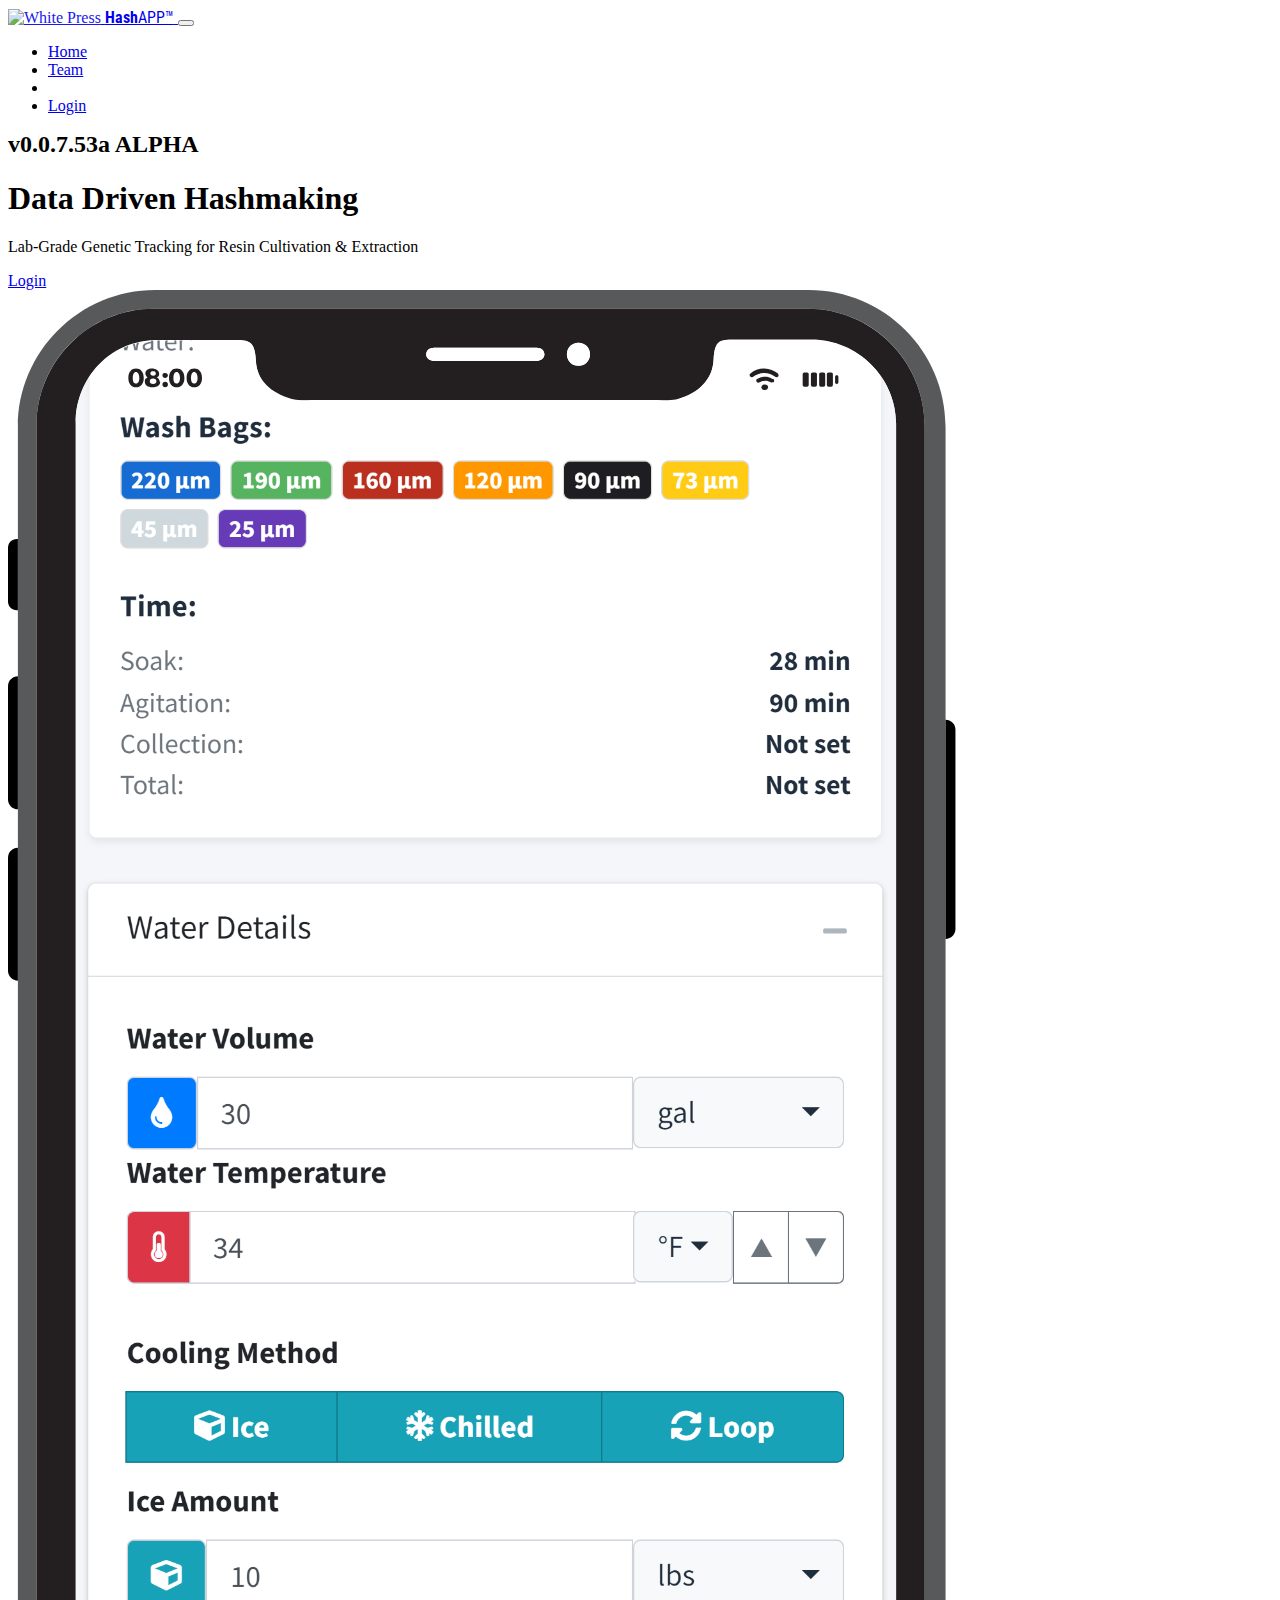
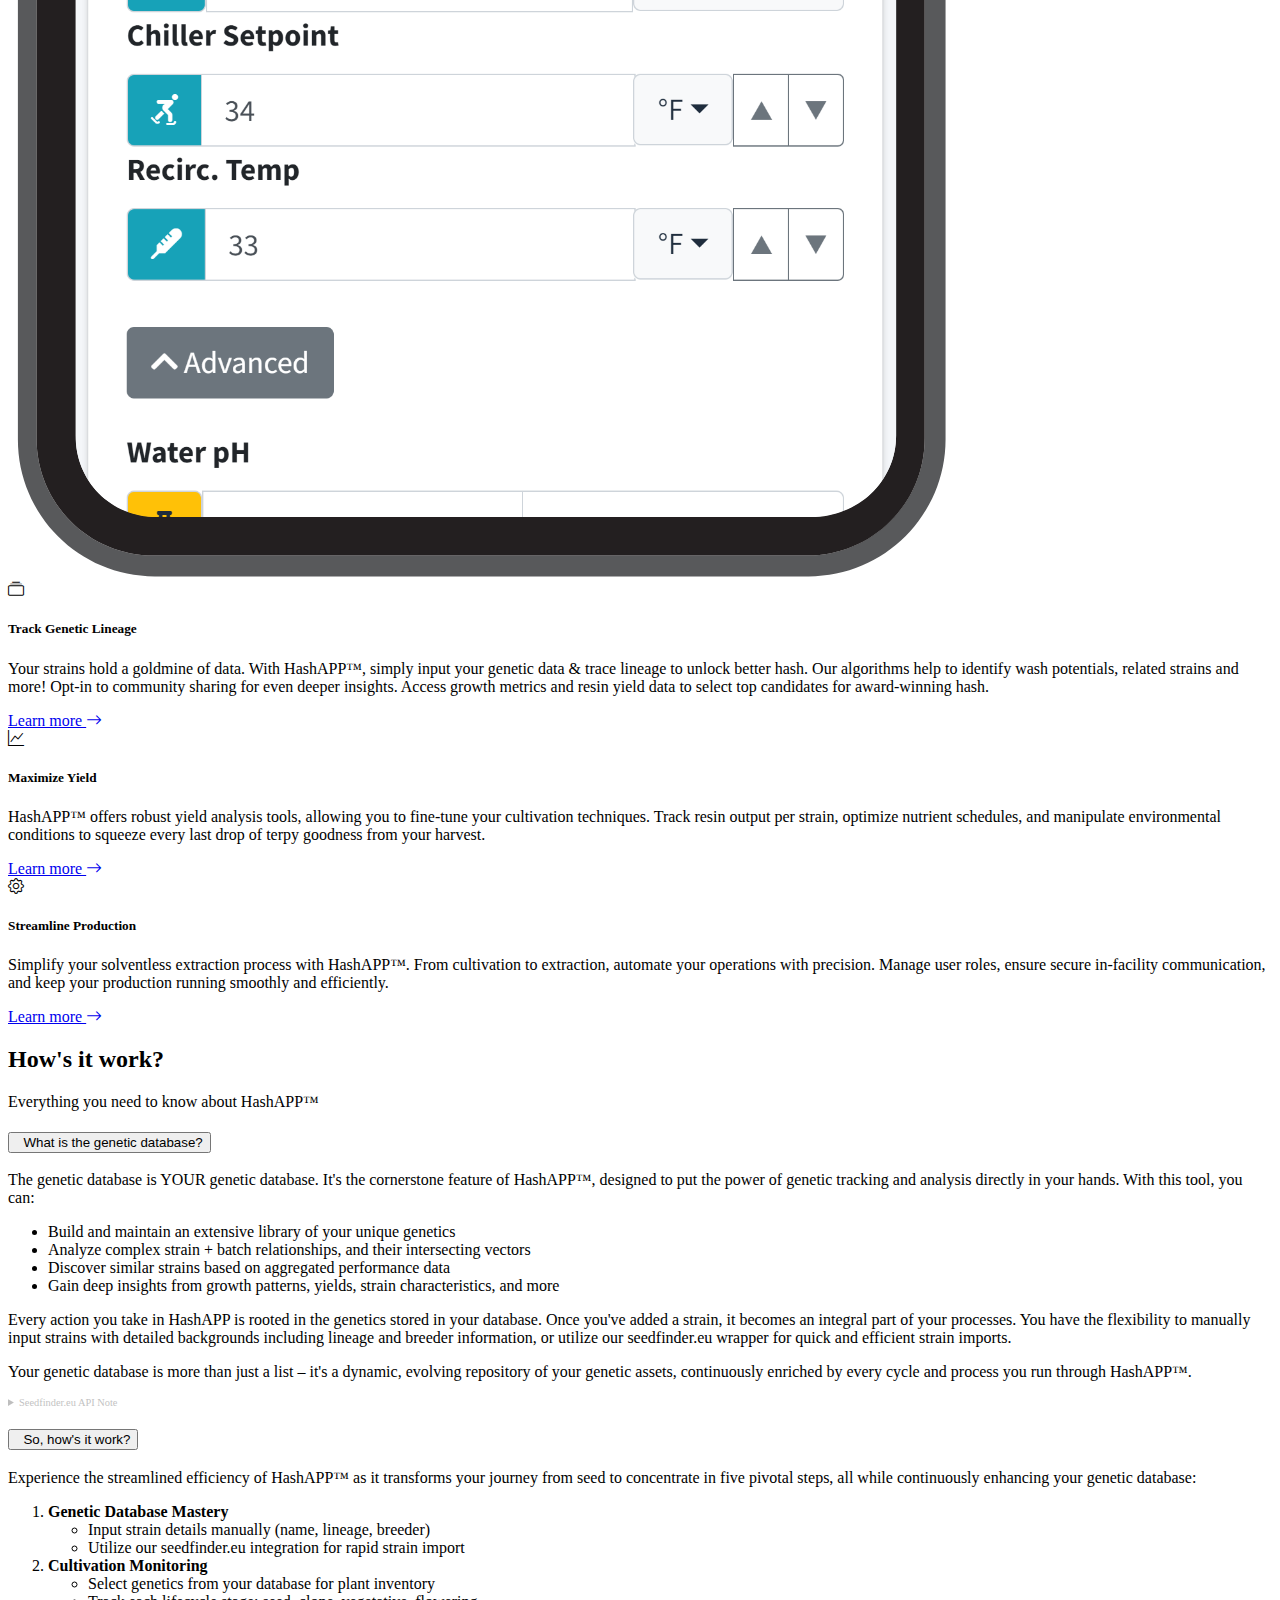
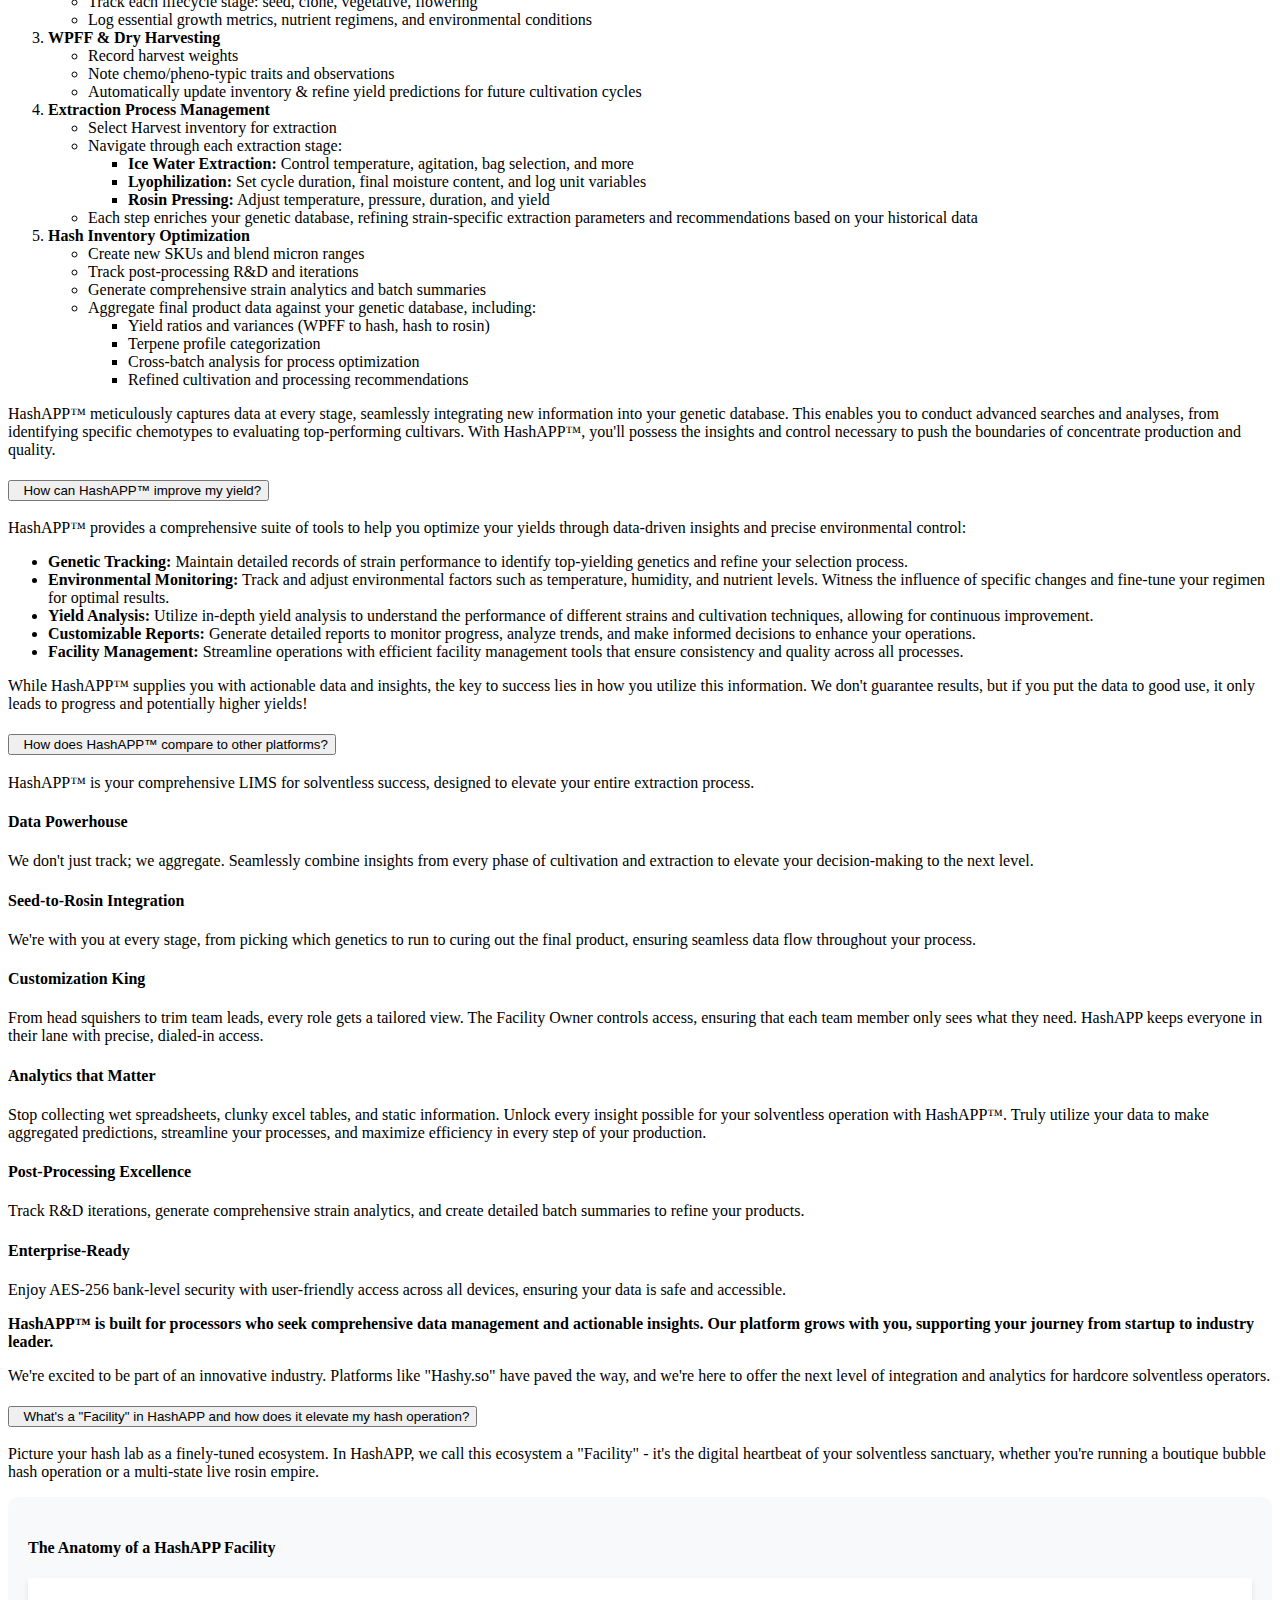
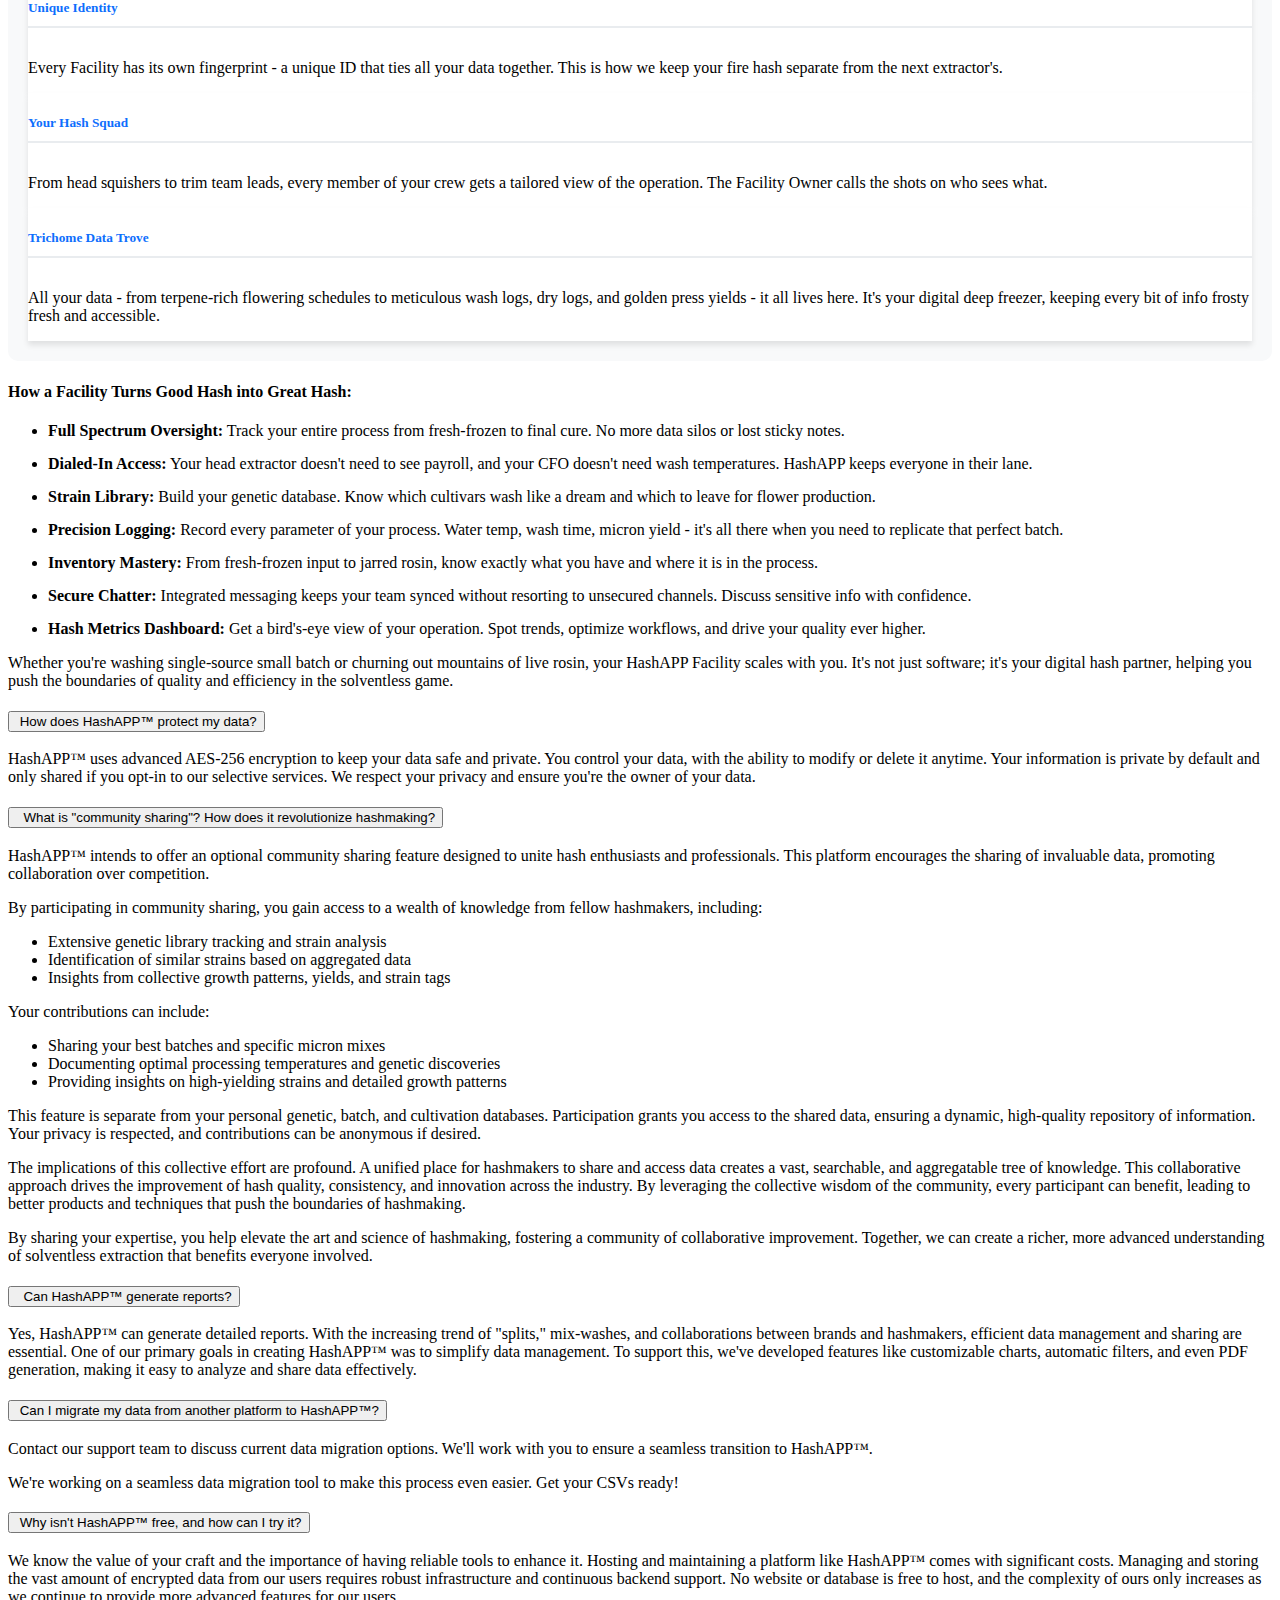
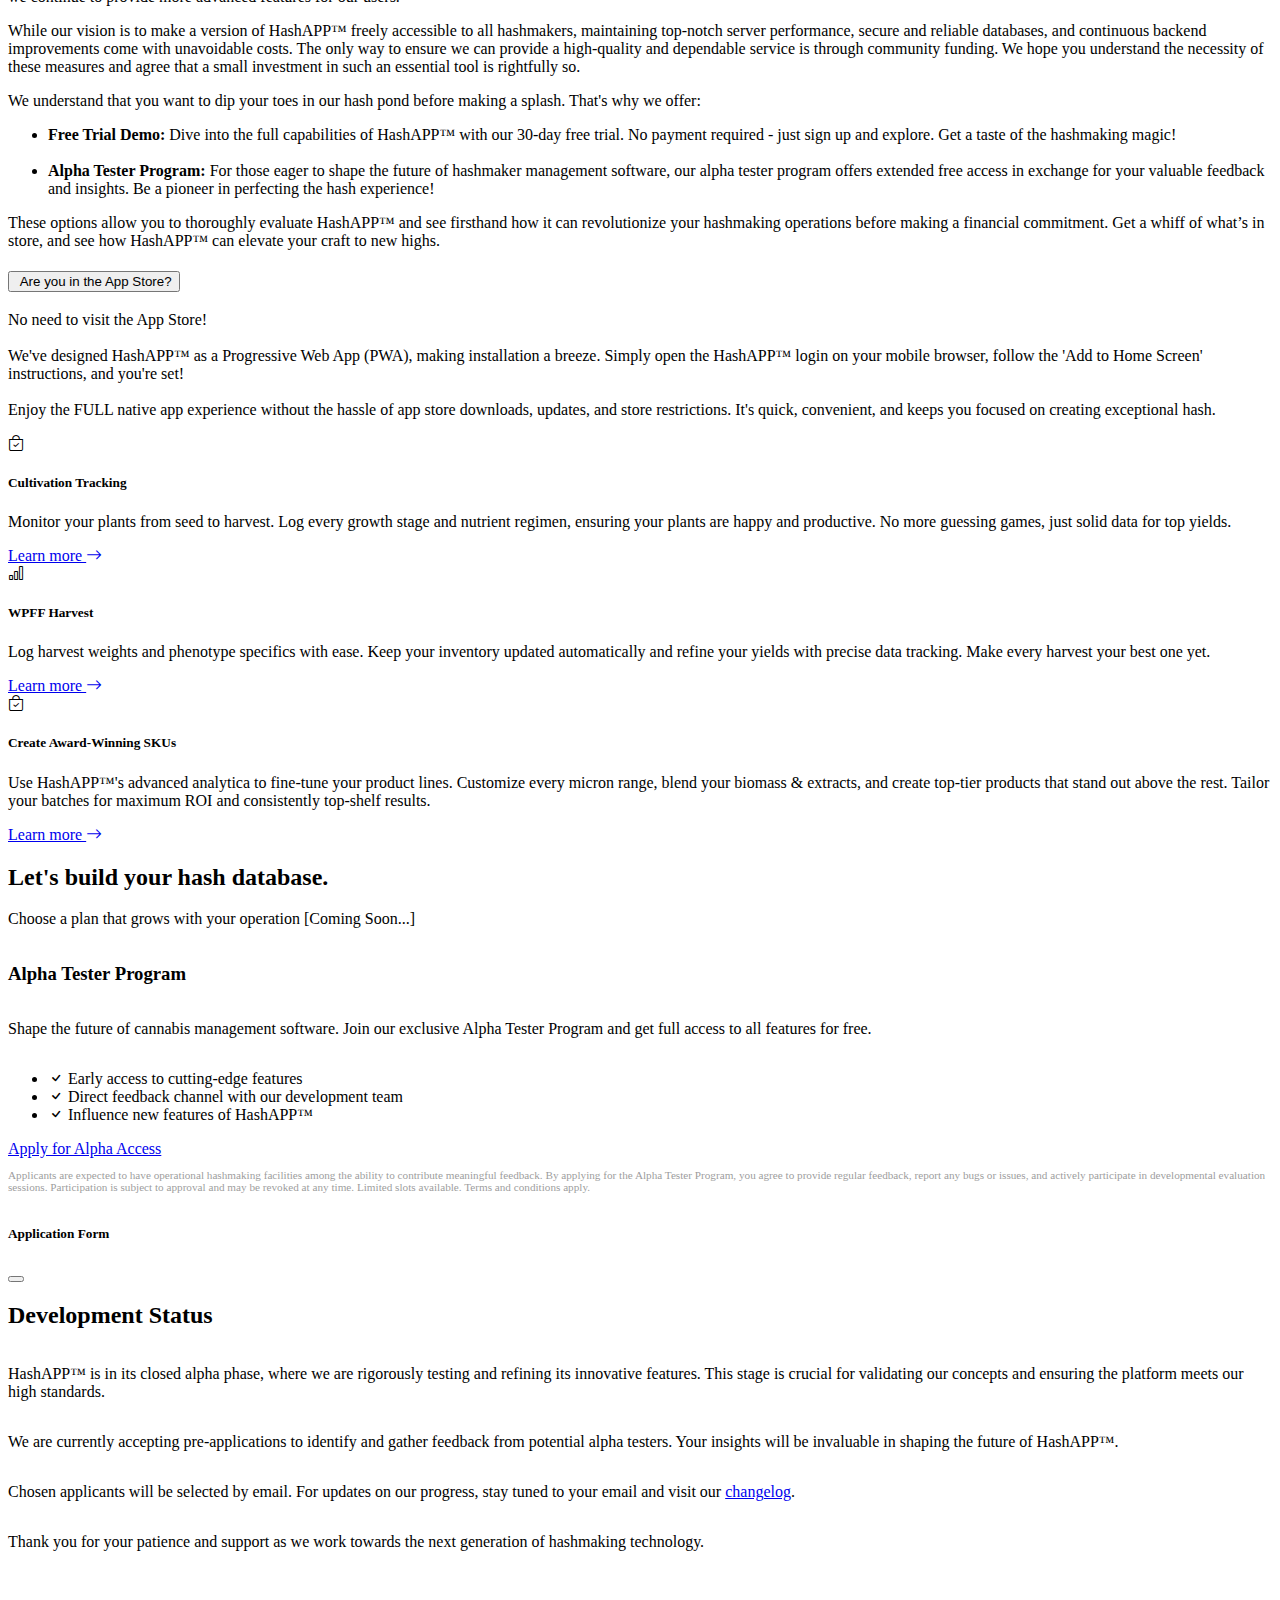
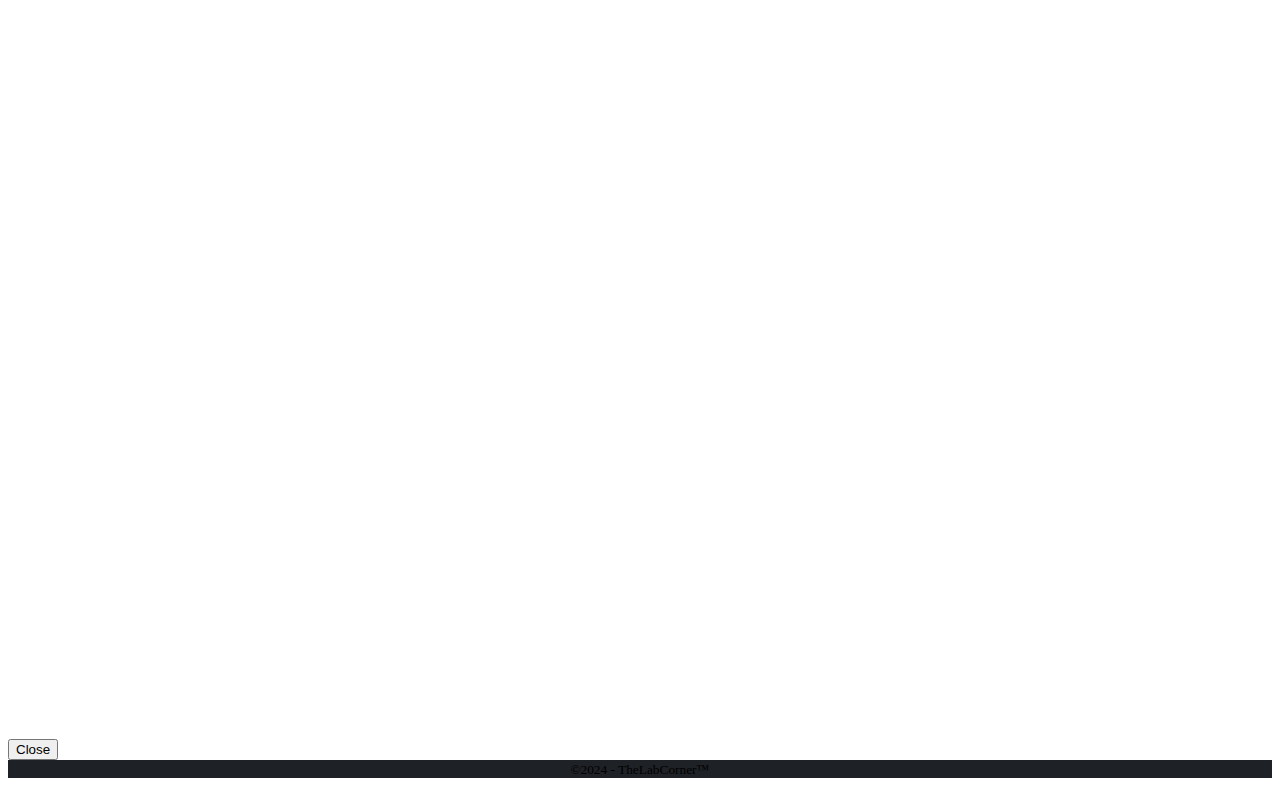
==== index.html @ cbcd2c84 "v0.0.7.53a - WEB" ====
<!--
##############################################################
##############################################################
##############################################################
                 _       _      ___  ___    __
  /\  /\__ _ ___| |__   /_\    / _ \/ _ \ /_  _\/\/\
 / /_/ / _` / __| '_ \ //_\\  / /_)/ /_)/  / / /    \
/ __  / (_| \__ \ | | /  _  \/ ___/ ___/  / / / /\/\ \
\/ /_/ \__,_|___/_| |_\_/ \_/\/   \/      \/  \/    \/

##############################################################

Hey there, curious explorer!
If you're diving into the code, why not meet the minds behind it?
Head over to our https://thelabcorner.github.io/hashapp-web/team page to meet the team!

We're always looking for feedback, so feel free to reach out to us at:
hashapp@thedabcorner.site

##############################################################
##############################################################
##############################################################
-->
<!DOCTYPE html>
<html lang="en">
    <head>
        <!-- Google tag (gtag.js) -->
        <script async src="https://www.googletagmanager.com/gtag/js?id=G-PG8G4MSZ4S"></script>
        <script>
            window.dataLayer = window.dataLayer || [];
            function gtag(){dataLayer.push(arguments);}
            gtag('js', new Date());

            gtag('config', 'G-PG8G4MSZ4S');
        </script>

        <meta charset="utf-8" />
        <meta name="viewport" content="width=device-width, initial-scale=1, shrink-to-fit=no" />
        <meta name="description" content="" />
        <meta name="author" content="" />
        <title>HashAPP&trade; | Homepage</title>
        <!-- Favicon-->
        <link rel="icon" type="image/x-icon" href="/hashapp-web/assets/favicon/favicon.ico" />
        <!-- Bootstrap icons-->
        <link href="https://cdn.jsdelivr.net/npm/bootstrap-icons@1.4.1/font/bootstrap-icons.css" rel="stylesheet" />
        <link rel="stylesheet" href="https://cdnjs.cloudflare.com/ajax/libs/font-awesome/6.5.2/css/all.min.css" integrity="sha512-SnH5WK+bZxgPHs44uWIX+LLJAJ9/2PkPKZ5QiAj6Ta86w+fsb2TkcmfRyVX3pBnMFcV7oQPJkl9QevSCWr3W6A==" crossorigin="anonymous" referrerpolicy="no-referrer" />
        <!-- Core theme CSS (includes Bootstrap)-->
        <link href="/hashapp-web/css/styles.css" rel="stylesheet" />

        <!-- Google Fonts -->
        <link rel="preconnect" href="https://fonts.googleapis.com">
        <link rel="preconnect" href="https://fonts.gstatic.com" crossorigin>
        <link href="https://fonts.googleapis.com/css2?family=Roboto+Condensed:ital,wght@0,100..900;1,100..900&display=swap" rel="stylesheet">

    </head>
    <body>
        <!-- Responsive navbar-->
        <nav class="navbar navbar-expand-lg navbar-dark bg-dark">
            <div class="container px-5">
                <a class="navbar-brand" href="/hashapp-web">
                    <img src="/hashapp-web/assets/PressWhite.svg" alt="White Press" class="brand-image" style="width: 50px;opacity: .9">
                    <span style="font-family: 'Roboto Condensed',sans-serif;"><strong>Hash</strong>APP&trade;</span>
                </a>
                <button class="navbar-toggler" type="button" data-bs-toggle="collapse" data-bs-target="#navbarSupportedContent" aria-controls="navbarSupportedContent" aria-expanded="false" aria-label="Toggle navigation"><span class="navbar-toggler-icon"></span></button>
                <div class="collapse navbar-collapse" id="navbarSupportedContent">
                    <ul class="navbar-nav ms-auto mb-2 mb-lg-0">
                        <li class="nav-item"><a class="nav-link active" aria-current="page" href="#!">Home</a></li>
                        <li class="nav-item"><a class="nav-link" href="/hashapp-web/team">Team</a></li>
                        <li class="nav-item"><a class="nav-link" href="#!"></a></li>
                        <li class="nav-item"><a class="nav-link" href="#!">Login</a></li>
                    </ul>
                </div>
            </div>
        </nav>
        <!-- Header-->
        <header class="bg-dark py-5">
            <div class="container px-5">
                <div class="row gx-5 justify-content-center justify-content-lg-end">
                    <div class="col-12 col-lg-6 text-center text-lg-start">
                        <h1 class="display-6 lead text-white-50 mb-2" style="font-size: 1.5rem">v0.0.7.53a <span class="badge bg-primary">ALPHA</span></h1>
                        <h1 class="display-6 fw-bolder text-white mb-2">Data Driven Hashmaking</h1>
                        <p class="lead text-white-50 mb-4">Lab-Grade Genetic Tracking for Resin Cultivation & Extraction</p>
                        <div class="d-grid gap-3 d-sm-flex justify-content-center justify-content-lg-start">
                            <a class="btn btn-outline-light btn-lg px-4 mb-4 me-sm-3" href="#features">Login</a>
                        </div>
                    </div>
                    <div class="col-12 col-lg-6 text-center">
                        <img src="assets/demo/WASHMENUDEMO.svg" alt="HashAPP&trade; Wash Menu" class="img-fluid align-img-right-desktop" style="max-width: 75%; height: auto;">
                    </div>
                </div>
            </div>
        </header>



        <!-- Features section -->
        <section class="py-5 border-bottom" id="features">
            <div class="container px-5 my-5">
                <div class="row gx-5">
                    <div class="col-lg-4 mb-5 mb-lg-0">
                        <div class="feature bg-primary bg-gradient text-white rounded-3 mb-3">
                            <i class="bi bi-collection"></i>
                        </div>
                        <h5 class="h4 fw-bolder">Track Genetic Lineage</h5>
                        <p>Your strains hold a goldmine of data. With HashAPP™, simply input your genetic data & trace lineage to unlock better hash. Our algorithms help to identify wash potentials, related strains and more! Opt-in to community sharing for even deeper insights. Access growth metrics and resin yield data to select top candidates for award-winning hash.</p>
                        <a class="text-decoration-none"  href="#!">Learn more <i class="bi bi-arrow-right"></i></a>
                    </div>

                    <div class="col-lg-4 mb-5 mb-lg-0">
                        <div class="feature bg-primary bg-gradient text-white rounded-3 mb-3">
                            <i class="bi bi-graph-up"></i>
                        </div>
                        <h5 class="h4 fw-bolder">Maximize Yield</h5>
                        <p>HashAPP&trade; offers robust yield analysis tools, allowing you to fine-tune your cultivation techniques. Track resin output per strain, optimize nutrient schedules, and manipulate environmental conditions to squeeze every last drop of terpy goodness from your harvest.</p>
                        <a class="text-decoration-none" href="#!">Learn more <i class="bi bi-arrow-right"></i></a>
                    </div>
                    <div class="col-lg-4 mb-5 mb-lg-0">
                        <div class="feature bg-primary bg-gradient text-white rounded-3 mb-3">
                            <i class="bi bi-gear"></i>
                        </div>
                        <h5 class="h4 fw-bolder">Streamline Production</h5>
                        <p>Simplify your solventless extraction process with HashAPP&trade;. From cultivation to extraction, automate your operations with precision. Manage user roles, ensure secure in-facility communication, and keep your production running smoothly and efficiently.</p>
                        <a class="text-decoration-none" href="#!">Learn more <i class="bi bi-arrow-right"></i></a>
                    </div>
                </div>
            </div>
        </section>



        <section id="faq" class="py-5 bg-light">
            <div class="container px-5 my-5">
                <div class="text-center mb-5">
                    <h2 class="fw-bolder">How's it work?</h2>
                    <p class="lead mb-0">Everything you need to know about HashAPP&trade;</p>
                </div>
                <div class="row gx-5 justify-content-center">
                    <div class="col-lg-8">
                        <div class="accordion" id="hashappFAQ">

                            <div class="accordion-item">
                                <h3 class="accordion-header">
                                    <button class="accordion-button" type="button" data-bs-toggle="collapse" data-bs-target="#geneticDatabase">
                                        <i class="fas fa-star">&nbsp;</i> What is the genetic database?
                                    </button>
                                </h3>
                                <div id="geneticDatabase" class="accordion-collapse collapse show">
                                    <div class="accordion-body">
                                        <p>The genetic database is YOUR genetic database. It's the cornerstone feature of HashAPP&trade;, designed to put the power of genetic tracking and analysis directly in your hands. With this tool, you can:</p>
                                        <ul>
                                            <li>Build and maintain an extensive library of your unique genetics</li>
                                            <li>Analyze complex strain + batch relationships, and their intersecting vectors</li>
                                            <li>Discover similar strains based on aggregated performance data</li>
                                            <li>Gain deep insights from growth patterns, yields, strain characteristics, and more</li>
                                        </ul>
                                        <p>Every action you take in HashAPP is rooted in the genetics stored in your database. Once you've added a strain, it becomes an integral part of your processes. You have the flexibility to manually input strains with detailed backgrounds including lineage and breeder information, or utilize our seedfinder.eu wrapper for quick and efficient strain imports.</p>
                                        <p>Your genetic database is more than just a list – it's a dynamic, evolving repository of your genetic assets, continuously enriched by every cycle and process you run through HashAPP&trade;.</p>
                                        <details style="font-size: 65%; opacity: 0.25;">
                                            <summary>Seedfinder.eu API Note</summary>
                                            <p><small>Our seedfinder.eu wrapper does not use their API. All requests are issued on a client-side, per-client basis, as the user is visiting the website themselves. We're merely saving them time from visiting the site themselves and doing it in the background in less overall requests. We're happy to give seedfinder.eu full credit for their excellent work in compiling this valuable info!</small></p>
                                        </details>
                                    </div>
                                </div>
                            </div>

                            <div class="accordion-item">
                                <h3 class="accordion-header">
                                    <button class="accordion-button" type="button" data-bs-toggle="collapse" data-bs-target="#howItWorks">
                                        <i class="fas fa-cogs">&nbsp;</i>  So, how's it work?
                                    </button>
                                </h3>
                                <div id="howItWorks" class="accordion-collapse collapse show">
                                    <div class="accordion-body">
                                        <p>Experience the streamlined efficiency of HashAPP™ as it transforms your journey from seed to concentrate in five pivotal steps, all while continuously enhancing your genetic database:</p>
                                        <ol>
                                            <li><strong>Genetic Database Mastery</strong>
                                                <ul>
                                                    <li>Input strain details manually (name, lineage, breeder)</li>
                                                    <li>Utilize our seedfinder.eu integration for rapid strain import</li>
                                                </ul>
                                            </li>
                                            <li><strong>Cultivation Monitoring</strong>
                                                <ul>
                                                    <li>Select genetics from your database for plant inventory</li>
                                                    <li>Track each lifecycle stage: seed, clone, vegetative, flowering</li>
                                                    <li>Log essential growth metrics, nutrient regimens, and environmental conditions</li>
                                                </ul>
                                            </li>
                                            <li><strong>WPFF & Dry Harvesting</strong>
                                                <ul>
                                                    <li>Record harvest weights</li>
                                                    <li>Note chemo/pheno-typic traits and observations</li>
                                                    <li>Automatically update inventory & refine yield predictions for future cultivation cycles</li>
                                                </ul>
                                            </li>
                                            <li><strong>Extraction Process Management</strong>
                                                <ul>
                                                    <li>Select Harvest inventory for extraction</li>
                                                    <li>Navigate through each extraction stage:
                                                        <ul>
                                                            <li><strong>Ice Water Extraction:</strong> Control temperature, agitation, bag selection, and more</li>
                                                            <li><strong>Lyophilization:</strong> Set cycle duration, final moisture content, and log unit variables</li>
                                                            <li><strong>Rosin Pressing:</strong> Adjust temperature, pressure, duration, and yield</li>
                                                        </ul>
                                                    </li>
                                                    <li>Each step enriches your genetic database, refining strain-specific extraction parameters and recommendations based on your historical data</li>
                                                </ul>
                                            </li>
                                            <li><strong>Hash Inventory Optimization</strong>
                                                <ul>
                                                    <li>Create new SKUs and blend micron ranges</li>
                                                    <li>Track post-processing R&D and iterations</li>
                                                    <li>Generate comprehensive strain analytics and batch summaries</li>
                                                    <li>Aggregate final product data against your genetic database, including:
                                                        <ul>
                                                            <li>Yield ratios and variances (WPFF to hash, hash to rosin)</li>
                                                            <li>Terpene profile categorization</li>
                                                            <li>Cross-batch analysis for process optimization</li>
                                                            <li>Refined cultivation and processing recommendations</li>
                                                        </ul>
                                                    </li>
                                                </ul>
                                            </li>
                                        </ol>
                                        <p>HashAPP™ meticulously captures data at every stage, seamlessly integrating new information into your genetic database. This enables you to conduct advanced searches and analyses, from identifying specific chemotypes to evaluating top-performing cultivars. With HashAPP™, you'll possess the insights and control necessary to push the boundaries of concentrate production and quality.</p>
                                    </div>
                                </div>
                            </div>



                            <div class="accordion-item">
                                <h3 class="accordion-header">
                                    <button class="accordion-button collapsed" type="button" data-bs-toggle="collapse" data-bs-target="#yieldOptimization">
                                        <i class="fas fa-star">&nbsp;</i> How can HashAPP&trade; improve my yield?
                                    </button>
                                </h3>
                                <div id="yieldOptimization" class="accordion-collapse collapse">
                                    <div class="accordion-body">
                                        <p>HashAPP™ provides a comprehensive suite of tools to help you optimize your yields through data-driven insights and precise environmental control:</p>
                                        <ul>
                                            <li><strong>Genetic Tracking:</strong> Maintain detailed records of strain performance to identify top-yielding genetics and refine your selection process.</li>
                                            <li><strong>Environmental Monitoring:</strong> Track and adjust environmental factors such as temperature, humidity, and nutrient levels. Witness the influence of specific changes and fine-tune your regimen for optimal results.</li>
                                            <li><strong>Yield Analysis:</strong> Utilize in-depth yield analysis to understand the performance of different strains and cultivation techniques, allowing for continuous improvement.</li>
                                            <li><strong>Customizable Reports:</strong> Generate detailed reports to monitor progress, analyze trends, and make informed decisions to enhance your operations.</li>
                                            <li><strong>Facility Management:</strong> Streamline operations with efficient facility management tools that ensure consistency and quality across all processes.</li>
                                        </ul>
                                        <p>While HashAPP™ supplies you with actionable data and insights, the key to success lies in how you utilize this information. We don't guarantee results, but if you put the data to good use, it only leads to progress and potentially higher yields!</p>
                                    </div>
                                </div>
                            </div>

                            <div class="accordion-item">
                                <h3 class="accordion-header">
                                    <button class="accordion-button collapsed" type="button" data-bs-toggle="collapse" data-bs-target="#hashapp-comparison">
                                        <i class="fas fa-balance-scale">&nbsp;</i> How does HashAPP™ compare to other platforms?
                                    </button>
                                </h3>
                                <div id="hashapp-comparison" class="accordion-collapse collapse">
                                    <div class="accordion-body">
                                        <p class="lead">HashAPP™ is your comprehensive LIMS for solventless success, designed to elevate your entire extraction process.</p>
                                        <div class="row mt-4">
                                            <div class="col-md-6">
                                                <h4><i class="fas fa-database"></i> Data Powerhouse</h4>
                                                <p>We don't just track; we aggregate. Seamlessly combine insights from every phase of cultivation and extraction to elevate your decision-making to the next level.</p>
                                            </div>
                                            <div class="col-md-6">
                                                <h4><i class="fas fa-seedling"></i> Seed-to-Rosin Integration</h4>
                                                <p>We're with you at every stage, from picking which genetics to run to curing out the final product, ensuring seamless data flow throughout your process.</p>
                                            </div>
                                        </div>
                                        <div class="row mt-3">
                                            <div class="col-md-6">
                                                <h4><i class="fas fa-sliders-h"></i> Customization King</h4>
                                                <p>From head squishers to trim team leads, every role gets a tailored view. The Facility Owner controls access, ensuring that each team member only sees what they need. HashAPP keeps everyone in their lane with precise, dialed-in access.</p>
                                            </div>
                                            <div class="col-md-6">
                                                <h4><i class="fas fa-chart-line"></i> Analytics that Matter</h4>
                                                <p>Stop collecting wet spreadsheets, clunky excel tables, and static information. Unlock every insight possible for your solventless operation with HashAPP&trade;. Truly utilize your data to make aggregated predictions, streamline your processes, and maximize efficiency in every step of your production.</p>
                                            </div>


                                        <div class="row mt-3">
                                            <div class="col-md-6">
                                                <h4><i class="fas fa-flask"></i> Post-Processing Excellence</h4>
                                                <p>Track R&D iterations, generate comprehensive strain analytics, and create detailed batch summaries to refine your products.</p>
                                            </div>
                                            <div class="col-md-6">
                                                <h4><i class="fas fa-shield-alt"></i> Enterprise-Ready</h4>
                                                <p>Enjoy AES-256 bank-level security with user-friendly access across all devices, ensuring your data is safe and accessible.</p>
                                            </div>
                                        </div>
                                        <div class="alert alert-info mt-4">
                                            <p><strong>HashAPP™ is built for processors who seek comprehensive data management and actionable insights. Our platform grows with you, supporting your journey from startup to industry leader.</strong></p>
                                        </div>
                                        <p class="mt-3">We're excited to be part of an innovative industry. Platforms like "Hashy.so" have paved the way, and we're here to offer the next level of integration and analytics for hardcore solventless operators.</p>
                                    </div>
                                </div>
                            </div>




                            <div class="accordion-item">
                                <h3 class="accordion-header">
                                    <button class="accordion-button collapsed" type="button" data-bs-toggle="collapse" data-bs-target="#facilityExplained">
                                        <i class="fas fa-star">&nbsp;</i> What's a "Facility" in HashAPP and how does it elevate my hash operation?
                                    </button>
                                </h3>
                                <div id="facilityExplained" class="accordion-collapse collapse">
                                    <div class="accordion-body">
                                        <p>Picture your hash lab as a finely-tuned ecosystem. In HashAPP, we call this ecosystem a "Facility" - it's the digital heartbeat of your solventless sanctuary, whether you're running a boutique bubble hash operation or a multi-state live rosin empire.</p>

                                        <div class="facility-breakdown mt-4">
                                            <h4 class="text-center mb-4">The Anatomy of a HashAPP Facility</h4>
                                            <div class="row g-4">
                                                <div class="col-md-4">
                                                    <div class="card h-100 facility-card">
                                                        <div class="card-body">
                                                            <h5 class="card-title"><i class="fas fa-fingerprint me-2"></i>Unique Identity</h5>
                                                            <p>Every Facility has its own fingerprint - a unique ID that ties all your data together. This is how we keep your fire hash separate from the next extractor's.</p>
                                                        </div>
                                                    </div>
                                                </div>
                                                <div class="col-md-4">
                                                    <div class="card h-100 facility-card">
                                                        <div class="card-body">
                                                            <h5 class="card-title"><i class="fas fa-users me-2"></i>Your Hash Squad</h5>
                                                            <p>From head squishers to trim team leads, every member of your crew gets a tailored view of the operation. The Facility Owner calls the shots on who sees what.</p>
                                                        </div>
                                                    </div>
                                                </div>
                                                <div class="col-md-4">
                                                    <div class="card h-100 facility-card">
                                                        <div class="card-body">
                                                            <h5 class="card-title"><i class="fas fa-database me-2"></i>Trichome Data Trove</h5>
                                                            <p>All your data - from terpene-rich flowering schedules to meticulous wash logs, dry logs, and golden press yields - it all lives here. It's your digital deep freezer, keeping every bit of info frosty fresh and accessible.</p>
                                                        </div>
                                                    </div>
                                                </div>
                                            </div>
                                        </div>

                                        <h4 class="mt-5 mb-3">How a Facility Turns Good Hash into Great Hash:</h4>
                                        <ul class="feature-list">
                                            <li><i class="fas fa-chart-line me-2"></i><strong>Full Spectrum Oversight:</strong> Track your entire process from fresh-frozen to final cure. No more data silos or lost sticky notes.</li>
                                            <li><i class="fas fa-user-lock me-2"></i><strong>Dialed-In Access:</strong> Your head extractor doesn't need to see payroll, and your CFO doesn't need wash temperatures. HashAPP keeps everyone in their lane.</li>
                                            <li><i class="fas fa-dna me-2"></i><strong>Strain Library:</strong> Build your genetic database. Know which cultivars wash like a dream and which to leave for flower production.</li>
                                            <li><i class="fas fa-thermometer-half me-2"></i><strong>Precision Logging:</strong> Record every parameter of your process. Water temp, wash time, micron yield - it's all there when you need to replicate that perfect batch.</li>
                                            <li><i class="fas fa-box me-2"></i><strong>Inventory Mastery:</strong> From fresh-frozen input to jarred rosin, know exactly what you have and where it is in the process.</li>
                                            <li><i class="fas fa-comments me-2"></i><strong>Secure Chatter:</strong> Integrated messaging keeps your team synced without resorting to unsecured channels. Discuss sensitive info with confidence.</li>
                                            <li><i class="fas fa-tachometer-alt me-2"></i><strong>Hash Metrics Dashboard:</strong> Get a bird's-eye view of your operation. Spot trends, optimize workflows, and drive your quality ever higher.</li>
                                        </ul>

                                        <p class="mt-4">Whether you're washing single-source small batch or churning out mountains of live rosin, your HashAPP Facility scales with you. It's not just software; it's your digital hash partner, helping you push the boundaries of quality and efficiency in the solventless game.</p>
                                    </div>
                                </div>
                            </div>

                            <style>
                                .facility-breakdown {
                                    background-color: #f8f9fa;
                                    border-radius: 10px;
                                    padding: 20px;
                                }
                                .facility-card {
                                    transition: transform 0.3s ease-in-out;
                                    border: none;
                                    box-shadow: 0 4px 6px rgba(0, 0, 0, 0.1);
                                    background-color: #ffffff;
                                }
                                .facility-card:hover {
                                    transform: translateY(-5px);
                                }
                                .card-title {
                                    color: #0d6efd;
                                    border-bottom: 2px solid #e9ecef;
                                    padding-bottom: 10px;
                                    margin-bottom: 15px;
                                }
                                .feature-list li {
                                    margin-bottom: 15px;
                                }
                                .feature-list i {
                                    color: #0d6efd;
                                }
                            </style>
                            <div class="accordion-item">
                                <h3 class="accordion-header">
                                    <button class="accordion-button collapsed" type="button" data-bs-toggle="collapse" data-bs-target="#dataSecurity">
                                        <i class="fas fa-star">&nbsp;</i>How does HashAPP&trade; protect my data?
                                    </button>
                                </h3>
                                <div id="dataSecurity" class="accordion-collapse collapse">
                                    <div class="accordion-body">
                                        HashAPP&trade; uses advanced AES-256 encryption to keep your data safe and private. You control your data, with the ability to modify or delete it anytime. Your information is private by default and only shared if you opt-in to our selective services. We respect your privacy and ensure you're the owner of your data.
                                    </div>
                                </div>
                            </div>

                            <div class="accordion-item">
                                <h3 class="accordion-header">
                                    <button class="accordion-button collapsed" type="button" data-bs-toggle="collapse" data-bs-target="#communitysharing">
                                        <i class="fas fa-star">&nbsp;</i> What is "community sharing"? How does it revolutionize hashmaking?
                                    </button>
                                </h3>
                                <div id="communitysharing" class="accordion-collapse collapse">
                                    <div class="accordion-body">
                                        <p>HashAPP™ intends to offer an optional community sharing feature designed to unite hash enthusiasts and professionals. This platform encourages the sharing of invaluable data, promoting collaboration over competition.</p>

                                        <p>By participating in community sharing, you gain access to a wealth of knowledge from fellow hashmakers, including:</p>
                                        <ul>
                                            <li>Extensive genetic library tracking and strain analysis</li>
                                            <li>Identification of similar strains based on aggregated data</li>
                                            <li>Insights from collective growth patterns, yields, and strain tags</li>
                                        </ul>

                                        <p>Your contributions can include:</p>
                                        <ul>
                                            <li>Sharing your best batches and specific micron mixes</li>
                                            <li>Documenting optimal processing temperatures and genetic discoveries</li>
                                            <li>Providing insights on high-yielding strains and detailed growth patterns</li>
                                        </ul>

                                        <p>This feature is separate from your personal genetic, batch, and cultivation databases. Participation grants you access to the shared data, ensuring a dynamic, high-quality repository of information. Your privacy is respected, and contributions can be anonymous if desired.</p>

                                        <p>The implications of this collective effort are profound. A unified place for hashmakers to share and access data creates a vast, searchable, and aggregatable tree of knowledge. This collaborative approach drives the improvement of hash quality, consistency, and innovation across the industry. By leveraging the collective wisdom of the community, every participant can benefit, leading to better products and techniques that push the boundaries of hashmaking.</p>

                                        <p>By sharing your expertise, you help elevate the art and science of hashmaking, fostering a community of collaborative improvement. Together, we can create a richer, more advanced understanding of solventless extraction that benefits everyone involved.</p>
                                    </div>
                                </div>
                            </div>



                            <div class="accordion-item">
                                <h3 class="accordion-header">
                                    <button class="accordion-button collapsed" type="button" data-bs-toggle="collapse" data-bs-target="#reportGeneration">
                                        <i class="fas fa-star">&nbsp;</i> Can HashAPP&trade; generate reports?
                                    </button>
                                </h3>
                                <div id="reportGeneration" class="accordion-collapse collapse">
                                    <div class="accordion-body">
                                        Yes, HashAPP&trade; can generate detailed reports. With the increasing trend of "splits," mix-washes, and collaborations between brands and hashmakers, efficient data management and sharing are essential. One of our primary goals in creating HashAPP&trade; was to simplify data management. To support this, we've developed features like customizable charts, automatic filters, and even PDF generation, making it easy to analyze and share data effectively.
                                    </div>
                                </div>
                            </div>
                            <div class="accordion-item">
                                <h3 class="accordion-header">
                                    <button class="accordion-button collapsed" type="button" data-bs-toggle="collapse" data-bs-target="#dataMigration">
                                        <i class="fas fa-star">&nbsp;</i>Can I migrate my data from another platform to HashAPP&trade;?
                                    </button>
                                </h3>
                                <div id="dataMigration" class="accordion-collapse collapse">
                                    <div class="accordion-body">
                                        Contact our support team to discuss current data migration options. We'll work with you to ensure a seamless transition to HashAPP&trade;.</p>
                                        <p>We're working on a seamless data migration tool to make this process even easier. Get your CSVs ready!
                                    </div>
                                </div>
                            </div>

                                <div class="accordion-item">
                                    <h3 class="accordion-header">
                                        <button class="accordion-button collapsed" type="button" data-bs-toggle="collapse" data-bs-target="#pricingExplanation">
                                            <i class="fas fa-star">&nbsp;</i>Why isn't HashAPP™ free, and how can I try it?
                                        </button>
                                    </h3>
                                    <div id="pricingExplanation" class="accordion-collapse collapse">
                                        <div class="accordion-body">
                                            <p>We know the value of your craft and the importance of having reliable tools to enhance it. Hosting and maintaining a platform like HashAPP™ comes with significant costs. Managing and storing the vast amount of encrypted data from our users requires robust infrastructure and continuous backend support. No website or database is free to host, and the complexity of ours only increases as we continue to provide more advanced features for our users.</p>
                                            <p>While our vision is to make a version of HashAPP™ freely accessible to all hashmakers, maintaining top-notch server performance, secure and reliable databases, and continuous backend improvements come with unavoidable costs. The only way to ensure we can provide a high-quality and dependable service is through community funding. We hope you understand the necessity of these measures and agree that a small investment in such an essential tool is rightfully so.</p>

                                            <p>We understand that you want to dip your toes in our hash pond before making a splash. That's why we offer:</p>
                                            <ul>
                                                <li><strong>Free Trial Demo:</strong> Dive into the full capabilities of HashAPP™ with our 30-day free trial. No payment required - just sign up and explore. Get a taste of the hashmaking magic!</li>
                                                <br/>
                                                <li><strong>Alpha Tester Program:</strong> For those eager to shape the future of hashmaker management software, our alpha tester program offers extended free access in exchange for your valuable feedback and insights. Be a pioneer in perfecting the hash experience!</li>
                                            </ul>
                                            <p>These options allow you to thoroughly evaluate HashAPP™ and see firsthand how it can revolutionize your hashmaking operations before making a financial commitment. Get a whiff of what’s in store, and see how HashAPP™ can elevate your craft to new highs.</p>
                                        </div>
                                    </div>
                                </div>



                                <div class="accordion-item">
                                    <h3 class="accordion-header">
                                        <button class="accordion-button collapsed" type="button" data-bs-toggle="collapse" data-bs-target="#appStore">
                                            <i class="fas fa-star">&nbsp;</i>Are you in the App Store?
                                        </button>
                                    </h3>
                                    <div id="appStore" class="accordion-collapse collapse">
                                        <div class="accordion-body">
                                            <p>No need to visit the App Store! <br/><br/> We've designed HashAPP™ as a Progressive Web App (PWA), making installation a breeze. Simply open the HashAPP™ login on your mobile browser, follow the 'Add to Home Screen' instructions, and you're set! <br/><br/> Enjoy the FULL native app experience without the hassle of app store downloads, updates, and store restrictions. It's quick, convenient, and keeps you focused on creating exceptional hash.</p>
                                        </div>
                                    </div>
                                </div>


                            </div>
                        </div>
                    </div>
                </div>
            </div>
        </section>

        <script>
            document.addEventListener('DOMContentLoaded', function () {
                const accordionItems = document.querySelectorAll('.accordion-item');

                accordionItems.forEach(item => {
                    const button = item.querySelector('.accordion-button');
                    button.addEventListener('click', function () {
                        accordionItems.forEach(i => {
                            if (i !== item) {
                                const collapse = i.querySelector('.accordion-collapse');
                                const collapseInstance = new bootstrap.Collapse(collapse, {
                                    toggle: false
                                });
                                collapseInstance.hide();
                            }
                        });
                    });
                });
            });

        </script>


        <section class="py-5 border-bottom" id="features2">
            <div class="container px-5 my-5">
                <div class="row gx-5">


                    <div class="col-lg-4 mb-5 mb-lg-0">
                        <div class="feature-alt bg-light text-dark rounded-3 mb-3 p-4">
                            <i class="bi bi-bag-check"></i>
                            <h5 class="h4 fw-bolder mt-3">Cultivation Tracking</h5>
                            <p>Monitor your plants from seed to harvest. Log every growth stage and nutrient regimen, ensuring your plants are happy and productive. No more guessing games, just solid data for top yields.</p>
                            <a class="text-decoration-none" href="#dataMigration">Learn more <i class="bi bi-arrow-right"></i></a>
                        </div>
                    </div>
                    <div class="col-lg-4 mb-5 mb-lg-0">
                        <div class="feature-alt bg-light text-dark rounded-3 mb-3 p-4">
                            <i class="bi bi-bar-chart"></i>
                            <h5 class="h4 fw-bolder mt-3">WPFF Harvest</h5>
                            <p>Log harvest weights and phenotype specifics with ease. Keep your inventory updated automatically and refine your yields with precise data tracking. Make every harvest your best one yet.</p>
                            <a class="text-decoration-none" href="#reportGeneration">Learn more <i class="bi bi-arrow-right"></i></a>
                        </div>
                    </div>

                    <div class="col-lg-4 mb-5 mb-lg-0">
                        <div class="feature-alt bg-light text-dark rounded-3 mb-3 p-4">
                            <i class="bi bi-bag-check"></i>
                            <h5 class="h4 fw-bolder mt-3">Create Award-Winning SKUs</h5>
                            <p>Use HashAPP™'s advanced analytica to fine-tune your product lines. Customize every micron range, blend your biomass & extracts, and create top-tier products that stand out above the rest. Tailor your batches for maximum ROI and consistently top-shelf results.</p>
                            <a class="text-decoration-none" href="#dataMigration">Learn more <i class="bi bi-arrow-right"></i></a>
                        </div>
                    </div>


                </div>
            </div>
        </section>






        <!-- Pricing section -->
        <section class="bg-light py-5 border-bottom">
            <div class="container px-5 my-5">
                <div class="text-center mb-5">
                    <h2 class="fw-bolder">Let's build your hash database.</h2>
                    <p class="lead mb-0">Choose a plan that grows with your operation [Coming Soon...]</p>
                </div>
                <div class="row gx-5 justify-content-center pricing-row">
                    <style>
                        .card {
                            height: 100%;
                        }
                        .card-body {
                            display: flex;
                            flex-direction: column;
                            justify-content: space-between;
                        }
                    </style>

<!--                    &lt;!&ndash; Free Trial &ndash;&gt;-->
<!--                    <div class="col-lg-3 mb-3">-->
<!--                        <div class="card mb-5 mb-xl-0">-->
<!--                            <div class="card-body p-5">-->
<!--                                <div class="small text-uppercase fw-bold text-muted">-->
<!--                                    <i class="bi bi-star-fill text-warning"></i>-->
<!--                                    Free Trial-->
<!--                                </div>-->
<!--                                <div class="mb-3">-->
<!--                                    <span class="display-6 fw-bold">Coming Soon</span>-->
<!--                                </div>-->
<!--                                <ul class="list-unstyled mb-4">-->
<!--                                    <li class="mb-2">-->
<!--                                        <i class="bi bi-check text-primary"></i>-->
<!--                                        <strong>Lorem ipsum dolor</strong>-->
<!--                                    </li>-->
<!--                                    <li class="mb-2">-->
<!--                                        <i class="bi bi-check text-primary"></i>-->
<!--                                        Sit amet, consectetur-->
<!--                                    </li>-->
<!--                                    <li class="mb-2">-->
<!--                                        <i class="bi bi-check text-primary"></i>-->
<!--                                        Adipiscing elit-->
<!--                                    </li>-->
<!--                                    <li class="mb-2">-->
<!--                                        <i class="bi bi-check text-primary"></i>-->
<!--                                        Integer molestie lorem-->
<!--                                    </li>-->
<!--                                    <li class="mb-2">-->
<!--                                        <i class="bi bi-check text-primary"></i>-->
<!--                                        At massa-->
<!--                                    </li>-->
<!--                                    <li class="mb-2">-->
<!--                                        <i class="bi bi-check text-primary"></i>-->
<!--                                        Facilisis in pretium-->
<!--                                    </li>-->
<!--                                </ul>-->
<!--                                <div class="d-grid">-->
<!--                                    <a class="btn btn-outline-primary disabled" href="#!">Coming Soon</a>-->
<!--                                </div>-->
<!--                            </div>-->
<!--                        </div>-->
<!--                    </div>-->

<!--                    &lt;!&ndash; 4 Star &ndash;&gt;-->
<!--                    <div class="col-lg-3 mb-3">-->
<!--                        <div class="card mb-5 mb-xl-0">-->
<!--                            <div class="card-body p-5">-->
<!--                                <div class="small text-uppercase fw-bold text-muted">-->
<!--                                    <i class="bi bi-star-fill text-warning"></i>-->
<!--                                    4 Star-->
<!--                                </div>-->
<!--                                <div class="mb-3">-->
<!--                                    <span class="display-6 fw-bold">Coming Soon</span>-->
<!--                                </div>-->
<!--                                <ul class="list-unstyled mb-4">-->
<!--                                    <li class="mb-2">-->
<!--                                        <i class="bi bi-check text-primary"></i>-->
<!--                                        <strong>Lorem ipsum dolor</strong>-->
<!--                                    </li>-->
<!--                                    <li class="mb-2">-->
<!--                                        <i class="bi bi-check text-primary"></i>-->
<!--                                        Sit amet, consectetur-->
<!--                                    </li>-->
<!--                                    <li class="mb-2">-->
<!--                                        <i class="bi bi-check text-primary"></i>-->
<!--                                        Adipiscing elit-->
<!--                                    </li>-->
<!--                                    <li class="mb-2">-->
<!--                                        <i class="bi bi-check text-primary"></i>-->
<!--                                        Integer molestie lorem-->
<!--                                    </li>-->
<!--                                    <li class="mb-2">-->
<!--                                        <i class="bi bi-check text-primary"></i>-->
<!--                                        At massa-->
<!--                                    </li>-->
<!--                                    <li class="mb-2">-->
<!--                                        <i class="bi bi-check text-primary"></i>-->
<!--                                        Facilisis in pretium-->
<!--                                    </li>-->
<!--                                </ul>-->
<!--                                <div class="d-grid">-->
<!--                                    <a class="btn btn-outline-primary disabled" href="#!">Coming Soon</a>-->
<!--                                </div>-->
<!--                            </div>-->
<!--                        </div>-->
<!--                    </div>-->

<!--                    &lt;!&ndash; 5 Star &ndash;&gt;-->
<!--                    <div class="col-lg-3 mb-3">-->
<!--                        <div class="card mb-5 mb-xl-0">-->
<!--                            <div class="card-body p-5">-->
<!--                                <div class="small text-uppercase fw-bold">-->
<!--                                    <i class="bi bi-star-fill text-warning"></i>-->
<!--                                    5 Star-->
<!--                                </div>-->
<!--                                <div class="mb-3">-->
<!--                                    <span class="display-6 fw-bold">Coming Soon</span>-->
<!--                                </div>-->
<!--                                <ul class="list-unstyled mb-4">-->
<!--                                    <li class="mb-2">-->
<!--                                        <i class="bi bi-check text-primary"></i>-->
<!--                                        <strong>Lorem ipsum dolor</strong>-->
<!--                                    </li>-->
<!--                                    <li class="mb-2">-->
<!--                                        <i class="bi bi-check text-primary"></i>-->
<!--                                        Sit amet, consectetur-->
<!--                                    </li>-->
<!--                                    <li class="mb-2">-->
<!--                                        <i class="bi bi-check text-primary"></i>-->
<!--                                        Adipiscing elit-->
<!--                                    </li>-->
<!--                                    <li class="mb-2">-->
<!--                                        <i class="bi bi-check text-primary"></i>-->
<!--                                        Integer molestie lorem-->
<!--                                    </li>-->
<!--                                    <li class="mb-2">-->
<!--                                        <i class="bi bi-check text-primary"></i>-->
<!--                                        At massa-->
<!--                                    </li>-->
<!--                                    <li class="mb-2">-->
<!--                                        <i class="bi bi-check text-primary"></i>-->
<!--                                        Facilisis in pretium-->
<!--                                    </li>-->
<!--                                </ul>-->
<!--                                <div class="d-grid">-->
<!--                                    <a class="btn btn-primary disabled" href="#!">Coming Soon</a>-->
<!--                                </div>-->
<!--                            </div>-->
<!--                        </div>-->
<!--                    </div>-->

<!--                    &lt;!&ndash; 6 Star &ndash;&gt;-->
<!--                    <div class="col-lg-3">-->
<!--                        <div class="card mb-5 mb-xl-0">-->
<!--                            <div class="card-body p-5">-->
<!--                                <div class="small text-uppercase fw-bold text-muted">-->
<!--                                    <i class="bi bi-star-fill text-warning"></i>-->
<!--                                    6 Star-->
<!--                                </div>-->
<!--                                <div class="mb-3">-->
<!--                                    <span class="display-6 fw-bold">Coming Soon</span>-->
<!--                                </div>-->
<!--                                <ul class="list-unstyled mb-4">-->
<!--                                    <li class="mb-2">-->
<!--                                        <i class="bi bi-check text-primary"></i>-->
<!--                                        <strong>Lorem ipsum dolor</strong>-->
<!--                                    </li>-->
<!--                                    <li class="mb-2">-->
<!--                                        <i class="bi bi-check text-primary"></i>-->
<!--                                        Sit amet, consectetur-->
<!--                                    </li>-->
<!--                                    <li class="mb-2">-->
<!--                                        <i class="bi bi-check text-primary"></i>-->
<!--                                        Adipiscing elit-->
<!--                                    </li>-->
<!--                                    <li class="mb-2">-->
<!--                                        <i class="bi bi-check text-primary"></i>-->
<!--                                        Integer molestie lorem-->
<!--                                    </li>-->
<!--                                    <li class="mb-2">-->
<!--                                        <i class="bi bi-check text-primary"></i>-->
<!--                                        At massa-->
<!--                                    </li>-->
<!--                                    <li class="mb-2">-->
<!--                                        <i class="bi bi-check text-primary"></i>-->
<!--                                        Facilisis in pretium-->
<!--                                    </li>-->
<!--                                </ul>-->
<!--                                <div class="d-grid">-->
<!--                                    <a class="btn btn-outline-primary disabled" href="#!">Coming Soon</a>-->
<!--                                </div>-->
<!--                            </div>-->
<!--                        </div>-->
<!--                    </div>-->



                    <!-- Alpha Tester Program -->
                    <div class="row mt-5">
                        <div class="col-12">
                            <div class="card bg-primary text-white">
                                <div class="card-body p-5">
                                    <h3 class="fw-bold mb-3">Alpha Tester Program</h3>
                                    <p>Shape the future of cannabis management software. Join our exclusive Alpha Tester Program and get full access to all features for free.</p>
                                    <ul class="list-unstyled mb-4">
                                        <li class="mb-2">
                                            <i class="bi bi-check"></i>
                                            Early access to cutting-edge features
                                        </li>
                                        <li class="mb-2">
                                            <i class="bi bi-check"></i>
                                            Direct feedback channel with our development team
                                        </li>
                                        <li class="mb-2">
                                            <i class="bi bi-check"></i>
                                            Influence new features of HashAPP&trade;
                                        </li>
                                    </ul>
                                    <div class="d-grid"><a class="btn btn-light" data-bs-toggle="modal" data-bs-target="#applyModal" href="#!">Apply for Alpha Access</a></div>
                                    <p class="mt-3" style="font-size: 0.7rem; opacity: 0.4;">
                                        Applicants are expected to have operational hashmaking facilities among the ability to contribute meaningful feedback. By applying for the Alpha Tester Program, you agree to provide regular feedback, report any bugs or issues, and actively participate in developmental evaluation sessions. Participation is subject to approval and may be revoked at any time. Limited slots available. Terms and conditions apply.
                                    </p>
                                </div>
                            </div>
                        </div>
                    </div>


            </div>
            </div>
        </section>

        <!-- Apply Modal Structure -->
        <div class="modal fade" id="applyModal" tabindex="-1" aria-labelledby="applyModalLabel" aria-hidden="true">
            <div class="modal-dialog">
                <div class="modal-content">
                    <div class="modal-header">
                        <h5 class="modal-title" id="applyModalLabel">Application Form</h5>
                        <button type="button" class="btn-close" data-bs-dismiss="modal" aria-label="Close"></button>
                    </div>
                    <div class="modal-body">


                        <section id="development-status">
                            <div class="container px-3 my-3">
                                <div class="row justify-content-center">
                                    <div class="col-lg-12">
                                        <div class="card bg-warning mb-4">
                                            <div class="card-body p-4">
                                                <div class="text-center mb-2">
                                                    <h2 class="fw-bolder">Development Status</h2>
                                                </div>
                                                <p>HashAPP™ is in its closed alpha phase, where we are rigorously testing and refining its innovative features. This stage is crucial for validating our concepts and ensuring the platform meets our high standards.</p>
                                                <p>We are currently accepting pre-applications to identify and gather feedback from potential alpha testers. Your insights will be invaluable in shaping the future of HashAPP™.</p>
                                                <p>Chosen applicants will be selected by email. For updates on our progress, stay tuned to your email and visit our <a href="https://thelabcorner.github.io/hashapp-web/changelog">changelog</a>.</p>
                                                <p>Thank you for your patience and support as we work towards the next generation of hashmaking technology.</p>
                                            </div>
                                        </div>
                                    </div>
                                </div>
                            </div>
                        </section>
                        <iframe src="https://docs.google.com/forms/d/e/1FAIpQLSf6Meofh-T2l0ceW9CkA8R0MTU4bUC-LZDIjpnQSvt3-42ZVA/viewform?embedded=true" width="100%" height="768px" frameborder="0" marginheight="0" marginwidth="0">Loading…</iframe>
                    </div>
                    <div class="modal-footer">
                        <button type="button" class="btn btn-secondary" data-bs-dismiss="modal">Close</button>
                    </div>
                </div>
            </div>
        </div>

        <script>
            document.addEventListener('DOMContentLoaded', function () {
                const accordionItems = document.querySelectorAll('.accordion-item');

                accordionItems.forEach((item, index) => {
                    const button = item.querySelector('.accordion-button');
                    item.id = `accordion-item-${index}`;

                    button.addEventListener('click', function () {
                        accordionItems.forEach(i => {
                            if (i !== item) {
                                const collapse = i.querySelector('.accordion-collapse');
                                const collapseInstance = new bootstrap.Collapse(collapse, {
                                    toggle: false
                                });
                                collapseInstance.hide();
                            }
                        });

                        // Scroll to the selected accordion item
                        setTimeout(() => {
                            const scrollToItem = document.getElementById(`accordion-item-${index}`);
                            scrollToItem.scrollIntoView({ behavior: 'smooth', block: 'start' });
                        }, 300); // Delay to wait for the collapse animation to complete
                    });
                });
            });
        </script>




        <!--        &lt;!&ndash; Testimonials section&ndash;&gt;-->
<!--        <section class="py-5 border-bottom">-->
<!--            <div class="container px-5 my-5 px-5">-->
<!--                <div class="text-center mb-5">-->
<!--                    <h2 class="fw-bolder">Customer testimonials</h2>-->
<!--                    <p class="lead mb-0"></p>-->
<!--                </div>-->
<!--                <div class="row gx-5 justify-content-center">-->
<!--                    <div class="col-lg-6">-->

<!--&lt;!&ndash;                        &lt;!&ndash; Testimonial 1&ndash;&gt;&ndash;&gt;-->
<!--&lt;!&ndash;                        <div class="card mb-4">&ndash;&gt;-->
<!--&lt;!&ndash;                            <div class="card-body p-4">&ndash;&gt;-->
<!--&lt;!&ndash;                                <div class="d-flex">&ndash;&gt;-->
<!--&lt;!&ndash;                                    <div class="flex-shrink-0"><i class="bi bi-chat-right-quote-fill text-primary fs-1"></i></div>&ndash;&gt;-->
<!--&lt;!&ndash;                                    <div class="ms-4">&ndash;&gt;-->
<!--&lt;!&ndash;                                        <p class="mb-1">Amazing Hash</p>&ndash;&gt;-->
<!--&lt;!&ndash;                                        <div class="small text-muted">- Riley Steele | @real_resin_riley</div>&ndash;&gt;-->
<!--&lt;!&ndash;                                    </div>&ndash;&gt;-->
<!--&lt;!&ndash;                                </div>&ndash;&gt;-->
<!--&lt;!&ndash;                            </div>&ndash;&gt;-->
<!--&lt;!&ndash;                        </div>&ndash;&gt;-->

<!--                    </div>-->
<!--                </div>-->
<!--            </div>-->
<!--        </section>-->


        <!-- Footer-->
        <footer class="container py-5" style="background-color: #1e2125; text-align: center; max-width: 100% !important">
            <div class="row">
                <div class="col-4 col-md">
                    <small class="d-block mb-3 text-muted">&copy;2024 - TheLabCorner&trade;</small>
                </div>
            </div>
        </footer>
        <!-- Bootstrap core JS-->
        <script src="https://cdn.jsdelivr.net/npm/bootstrap@5.2.3/dist/js/bootstrap.bundle.min.js"></script>
        <!-- Core theme JS-->
        <script src="/hashapp-web/js/scripts.js"></script>

    </body>
</html>
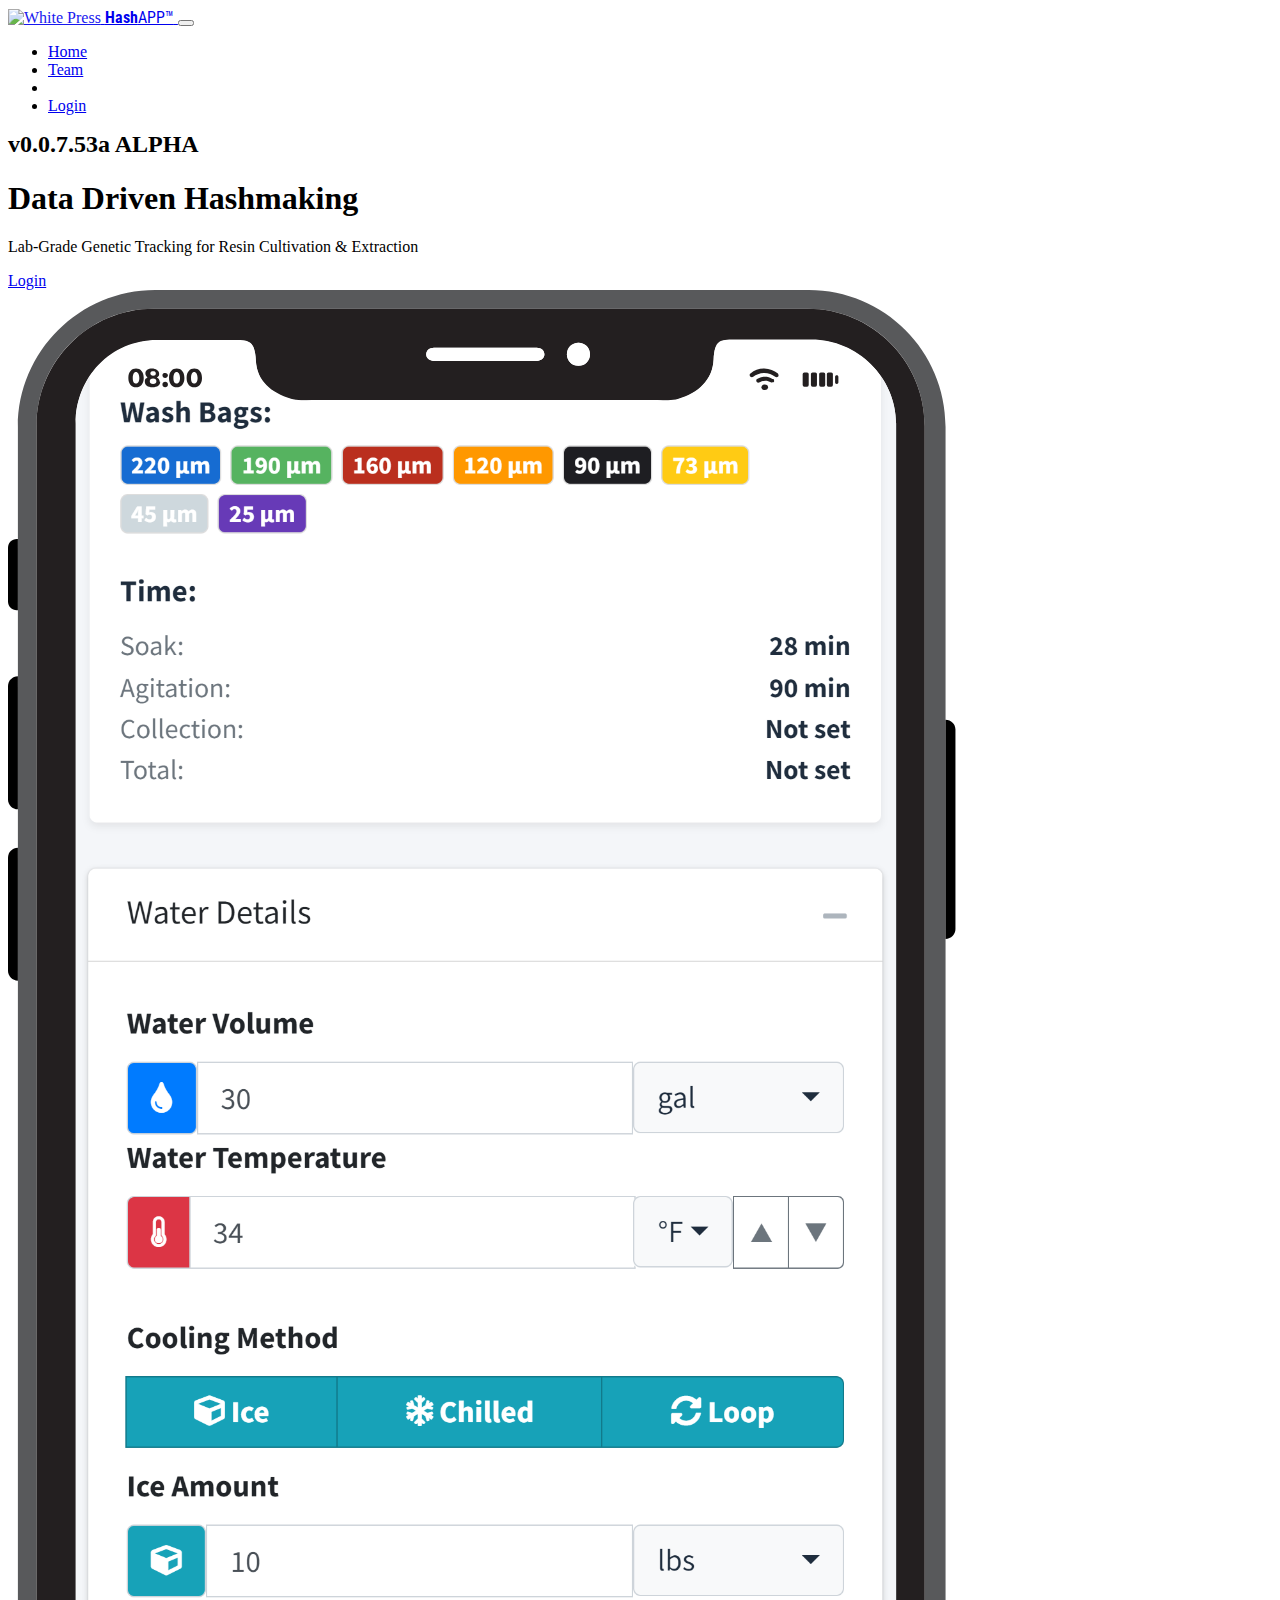
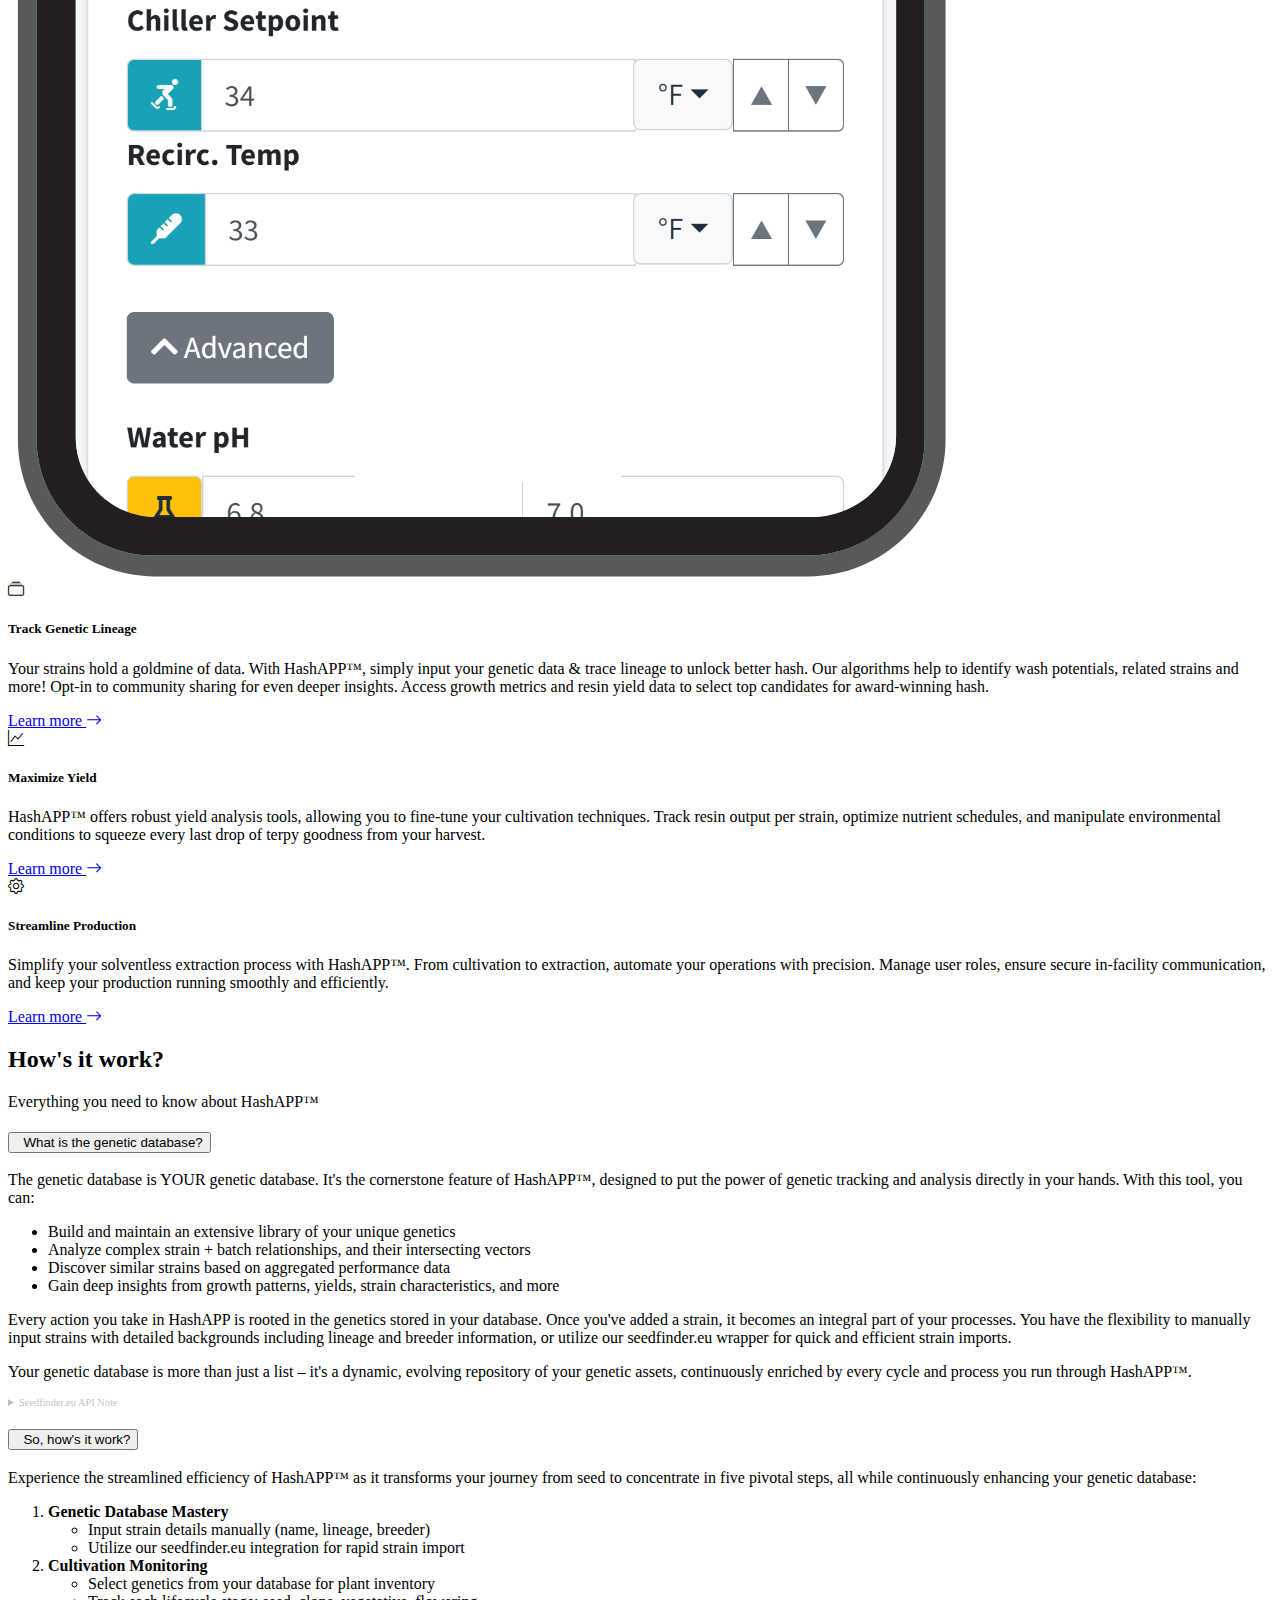
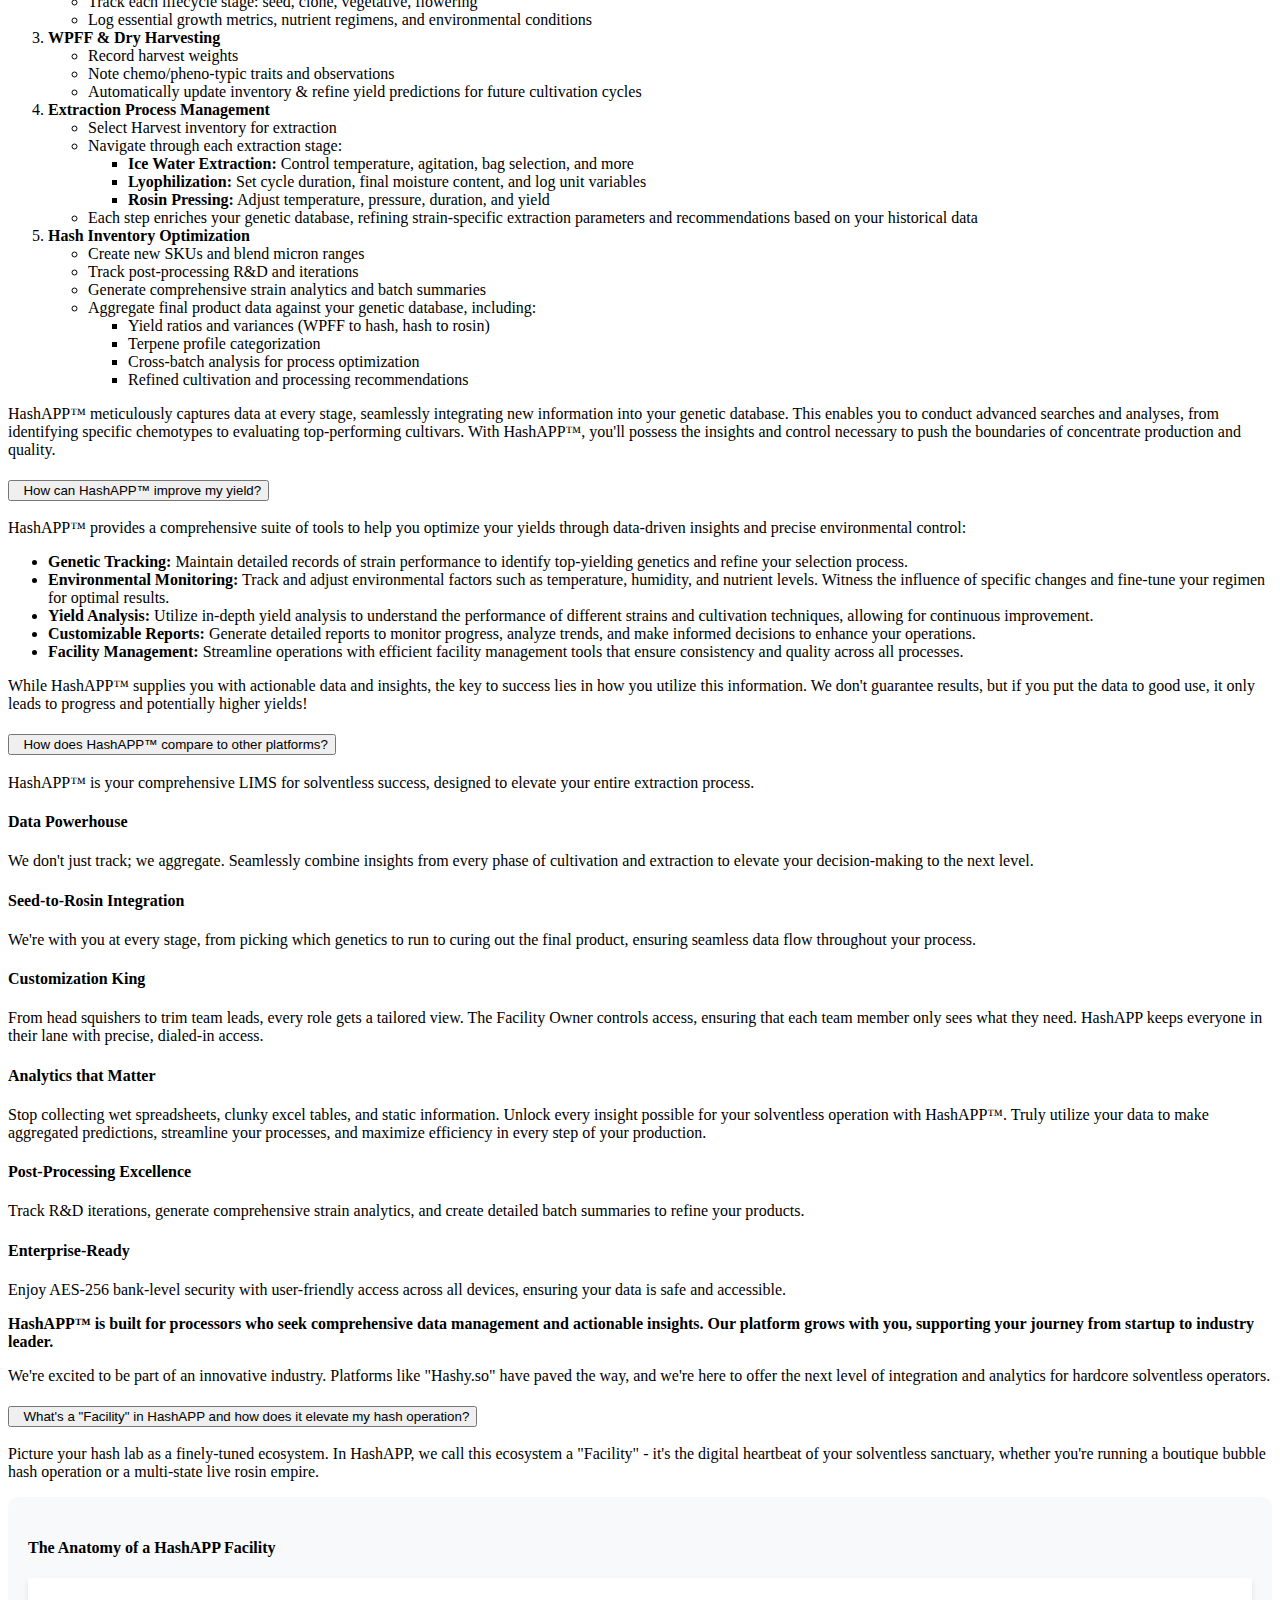
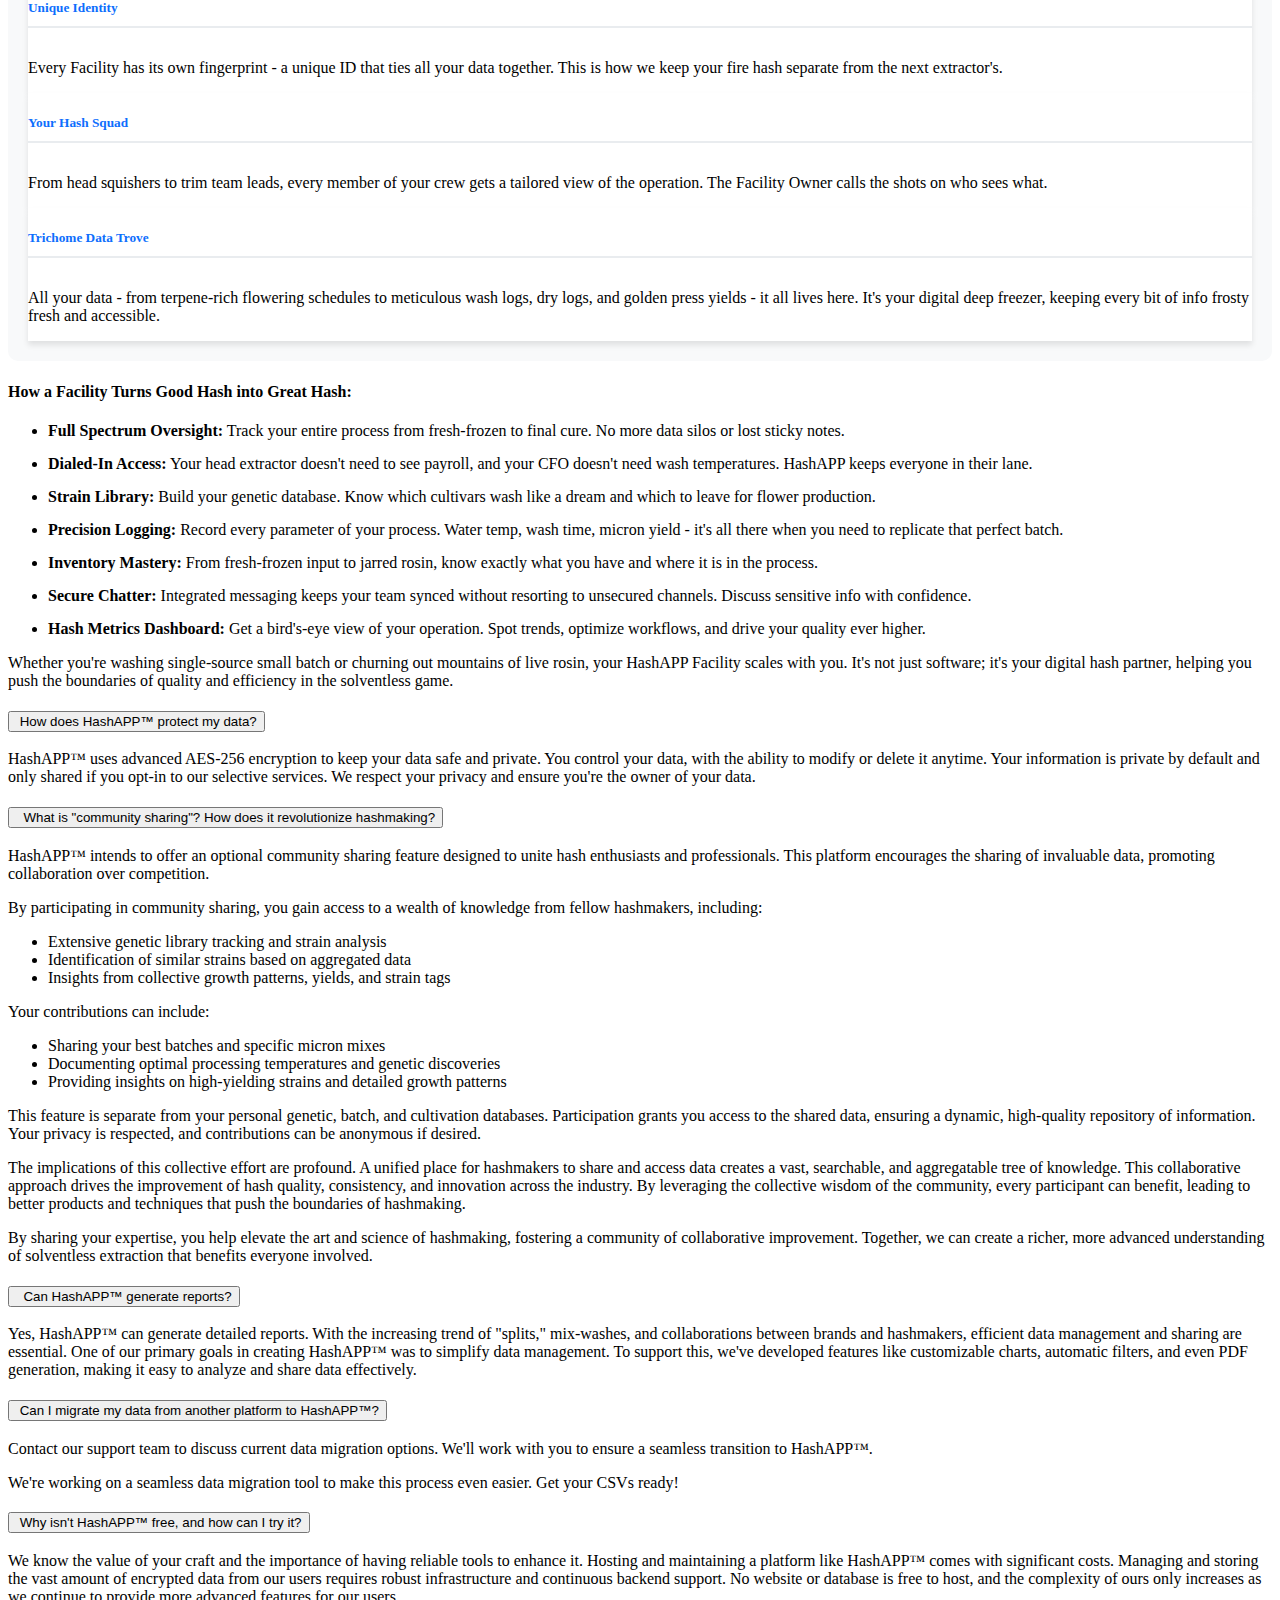
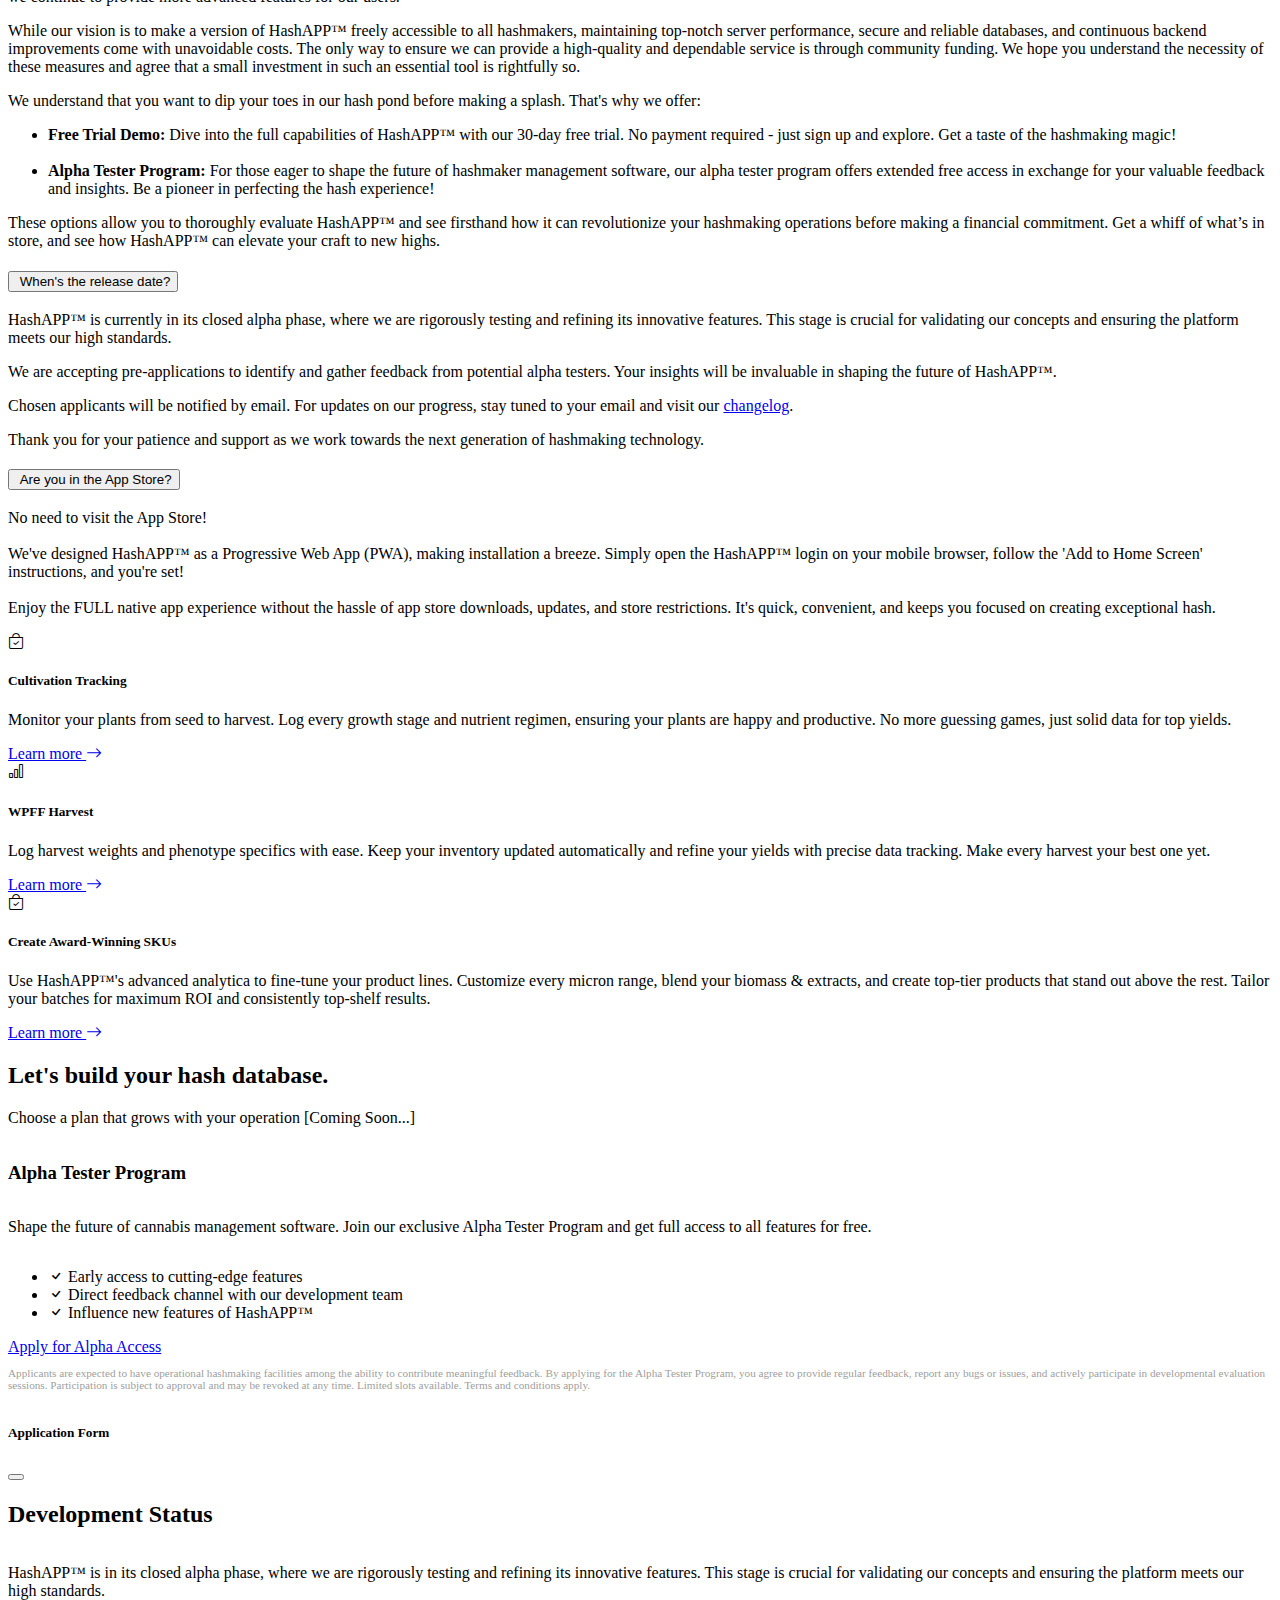
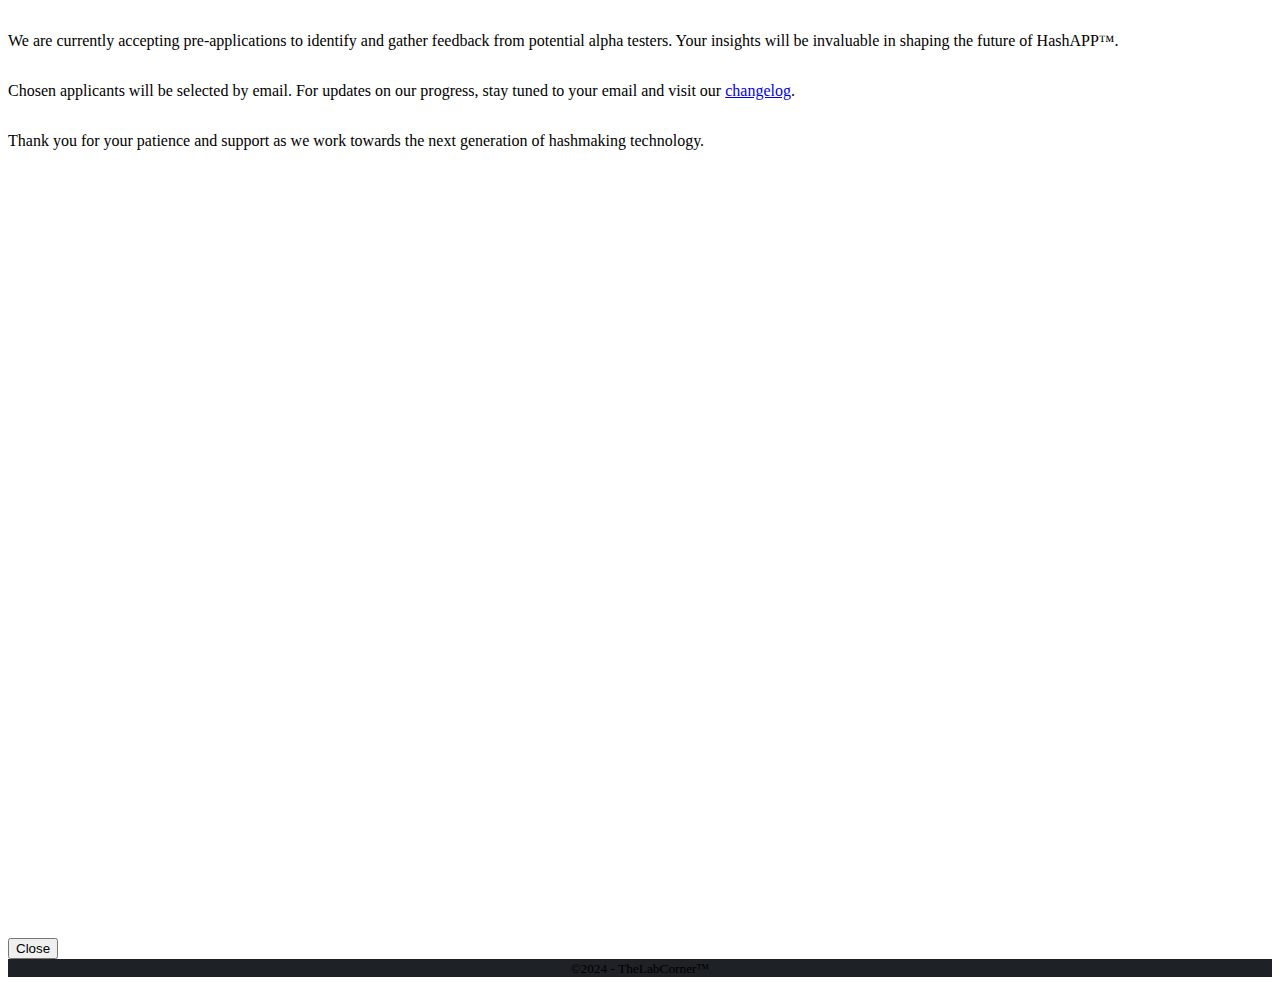
==== commit 0f3c431b: "v0.0.7.53a - WEB" ====
--- a/index.html
+++ b/index.html
@@ -141,7 +141,7 @@
                             <div class="accordion-item">
                                 <h3 class="accordion-header">
                                     <button class="accordion-button" type="button" data-bs-toggle="collapse" data-bs-target="#geneticDatabase">
-                                        <i class="fas fa-star">&nbsp;</i> What is the genetic database?
+                                        <i class="fas fa-dna">&nbsp;</i> What is the genetic database?
                                     </button>
                                 </h3>
                                 <div id="geneticDatabase" class="accordion-collapse collapse show">
@@ -232,7 +232,7 @@
                             <div class="accordion-item">
                                 <h3 class="accordion-header">
                                     <button class="accordion-button collapsed" type="button" data-bs-toggle="collapse" data-bs-target="#yieldOptimization">
-                                        <i class="fas fa-star">&nbsp;</i> How can HashAPP&trade; improve my yield?
+                                        <i class="fas fa-magnifying-glass-chart">&nbsp;</i> How can HashAPP&trade; improve my yield?
                                     </button>
                                 </h3>
                                 <div id="yieldOptimization" class="accordion-collapse collapse">
@@ -304,7 +304,7 @@
                             <div class="accordion-item">
                                 <h3 class="accordion-header">
                                     <button class="accordion-button collapsed" type="button" data-bs-toggle="collapse" data-bs-target="#facilityExplained">
-                                        <i class="fas fa-star">&nbsp;</i> What's a "Facility" in HashAPP and how does it elevate my hash operation?
+                                        <i class="fas fa-warehouse">&nbsp;</i> What's a "Facility" in HashAPP and how does it elevate my hash operation?
                                     </button>
                                 </h3>
                                 <div id="facilityExplained" class="accordion-collapse collapse">
@@ -388,7 +388,7 @@
                             <div class="accordion-item">
                                 <h3 class="accordion-header">
                                     <button class="accordion-button collapsed" type="button" data-bs-toggle="collapse" data-bs-target="#dataSecurity">
-                                        <i class="fas fa-star">&nbsp;</i>How does HashAPP&trade; protect my data?
+                                        <i class="fas fa-lock">&nbsp;</i>How does HashAPP&trade; protect my data?
                                     </button>
                                 </h3>
                                 <div id="dataSecurity" class="accordion-collapse collapse">
@@ -401,7 +401,7 @@
                             <div class="accordion-item">
                                 <h3 class="accordion-header">
                                     <button class="accordion-button collapsed" type="button" data-bs-toggle="collapse" data-bs-target="#communitysharing">
-                                        <i class="fas fa-star">&nbsp;</i> What is "community sharing"? How does it revolutionize hashmaking?
+                                        <i class="fas fa-users-gear">&nbsp;</i> What is "community sharing"? How does it revolutionize hashmaking?
                                     </button>
                                 </h3>
                                 <div id="communitysharing" class="accordion-collapse collapse">
@@ -436,7 +436,7 @@
                             <div class="accordion-item">
                                 <h3 class="accordion-header">
                                     <button class="accordion-button collapsed" type="button" data-bs-toggle="collapse" data-bs-target="#reportGeneration">
-                                        <i class="fas fa-star">&nbsp;</i> Can HashAPP&trade; generate reports?
+                                        <i class="fas fa-ranking-star">&nbsp;</i> Can HashAPP&trade; generate reports?
                                     </button>
                                 </h3>
                                 <div id="reportGeneration" class="accordion-collapse collapse">
@@ -448,7 +448,7 @@
                             <div class="accordion-item">
                                 <h3 class="accordion-header">
                                     <button class="accordion-button collapsed" type="button" data-bs-toggle="collapse" data-bs-target="#dataMigration">
-                                        <i class="fas fa-star">&nbsp;</i>Can I migrate my data from another platform to HashAPP&trade;?
+                                        <i class="fas fa-truck-ramp-box">&nbsp;</i>Can I migrate my data from another platform to HashAPP&trade;?
                                     </button>
                                 </h3>
                                 <div id="dataMigration" class="accordion-collapse collapse">
@@ -462,7 +462,7 @@
                                 <div class="accordion-item">
                                     <h3 class="accordion-header">
                                         <button class="accordion-button collapsed" type="button" data-bs-toggle="collapse" data-bs-target="#pricingExplanation">
-                                            <i class="fas fa-star">&nbsp;</i>Why isn't HashAPP™ free, and how can I try it?
+                                            <i class="fas fa-money-bill">&nbsp;</i>Why isn't HashAPP™ free, and how can I try it?
                                         </button>
                                     </h3>
                                     <div id="pricingExplanation" class="accordion-collapse collapse">
@@ -481,12 +481,27 @@
                                     </div>
                                 </div>
 
+                                <div class="accordion-item">
+                                    <h3 class="accordion-header">
+                                        <button class="accordion-button collapsed" type="button" data-bs-toggle="collapse" data-bs-target="#releaseDate">
+                                            <i class="fas fa-calendar-days">&nbsp;</i>When's the release date?
+                                        </button>
+                                    </h3>
+                                    <div id="releaseDate" class="accordion-collapse collapse">
+                                        <div class="accordion-body">
+                                            <p>HashAPP™ is currently in its closed alpha phase, where we are rigorously testing and refining its innovative features. This stage is crucial for validating our concepts and ensuring the platform meets our high standards.</p>
+                                            <p>We are accepting pre-applications to identify and gather feedback from potential alpha testers. Your insights will be invaluable in shaping the future of HashAPP™.</p>
+                                            <p>Chosen applicants will be notified by email. For updates on our progress, stay tuned to your email and visit our <a href="https://thelabcorner.github.io/hashapp-web/changelog">changelog</a>.</p>
+                                            <p>Thank you for your patience and support as we work towards the next generation of hashmaking technology.</p>
+                                        </div>
+                                    </div>
+                                </div>
 
 
                                 <div class="accordion-item">
                                     <h3 class="accordion-header">
                                         <button class="accordion-button collapsed" type="button" data-bs-toggle="collapse" data-bs-target="#appStore">
-                                            <i class="fas fa-star">&nbsp;</i>Are you in the App Store?
+                                            <i class="fa-brands fa-app-store-ios">&nbsp;</i>Are you in the App Store?
                                         </button>
                                     </h3>
                                     <div id="appStore" class="accordion-collapse collapse">
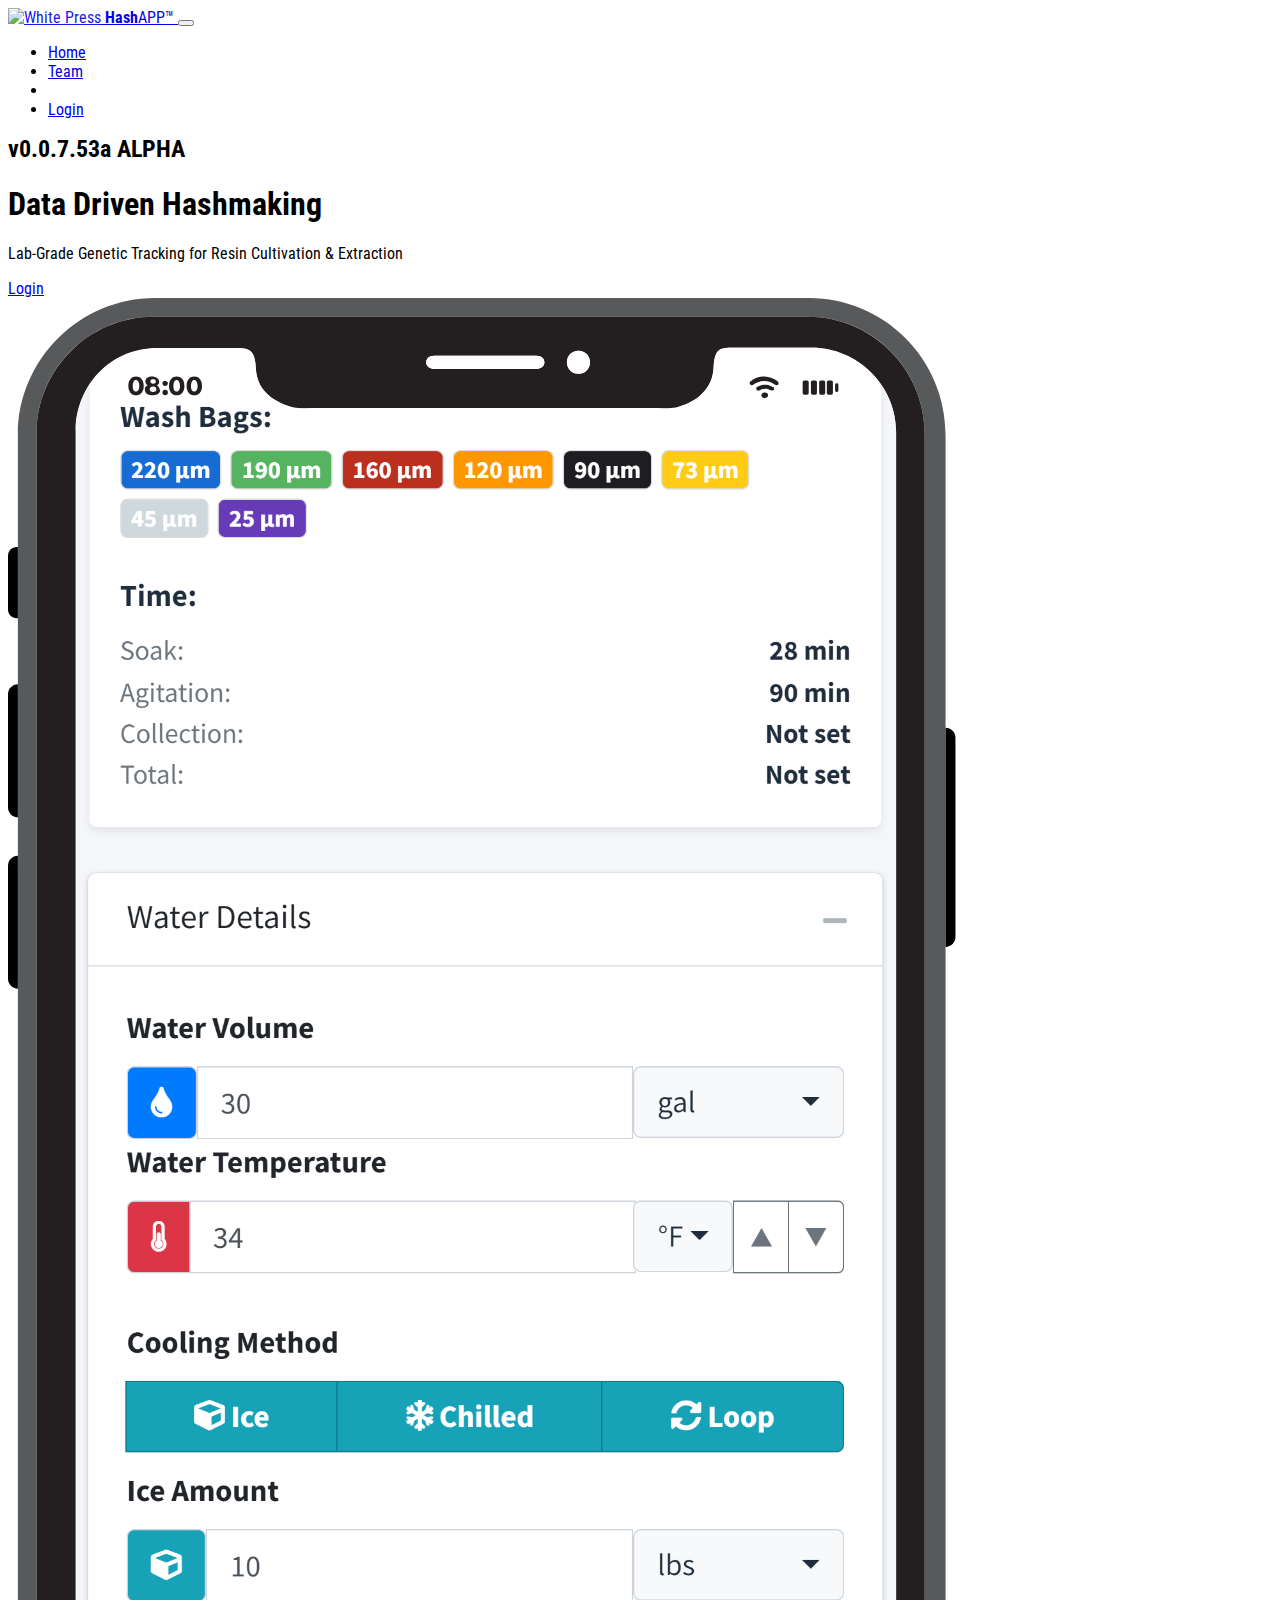
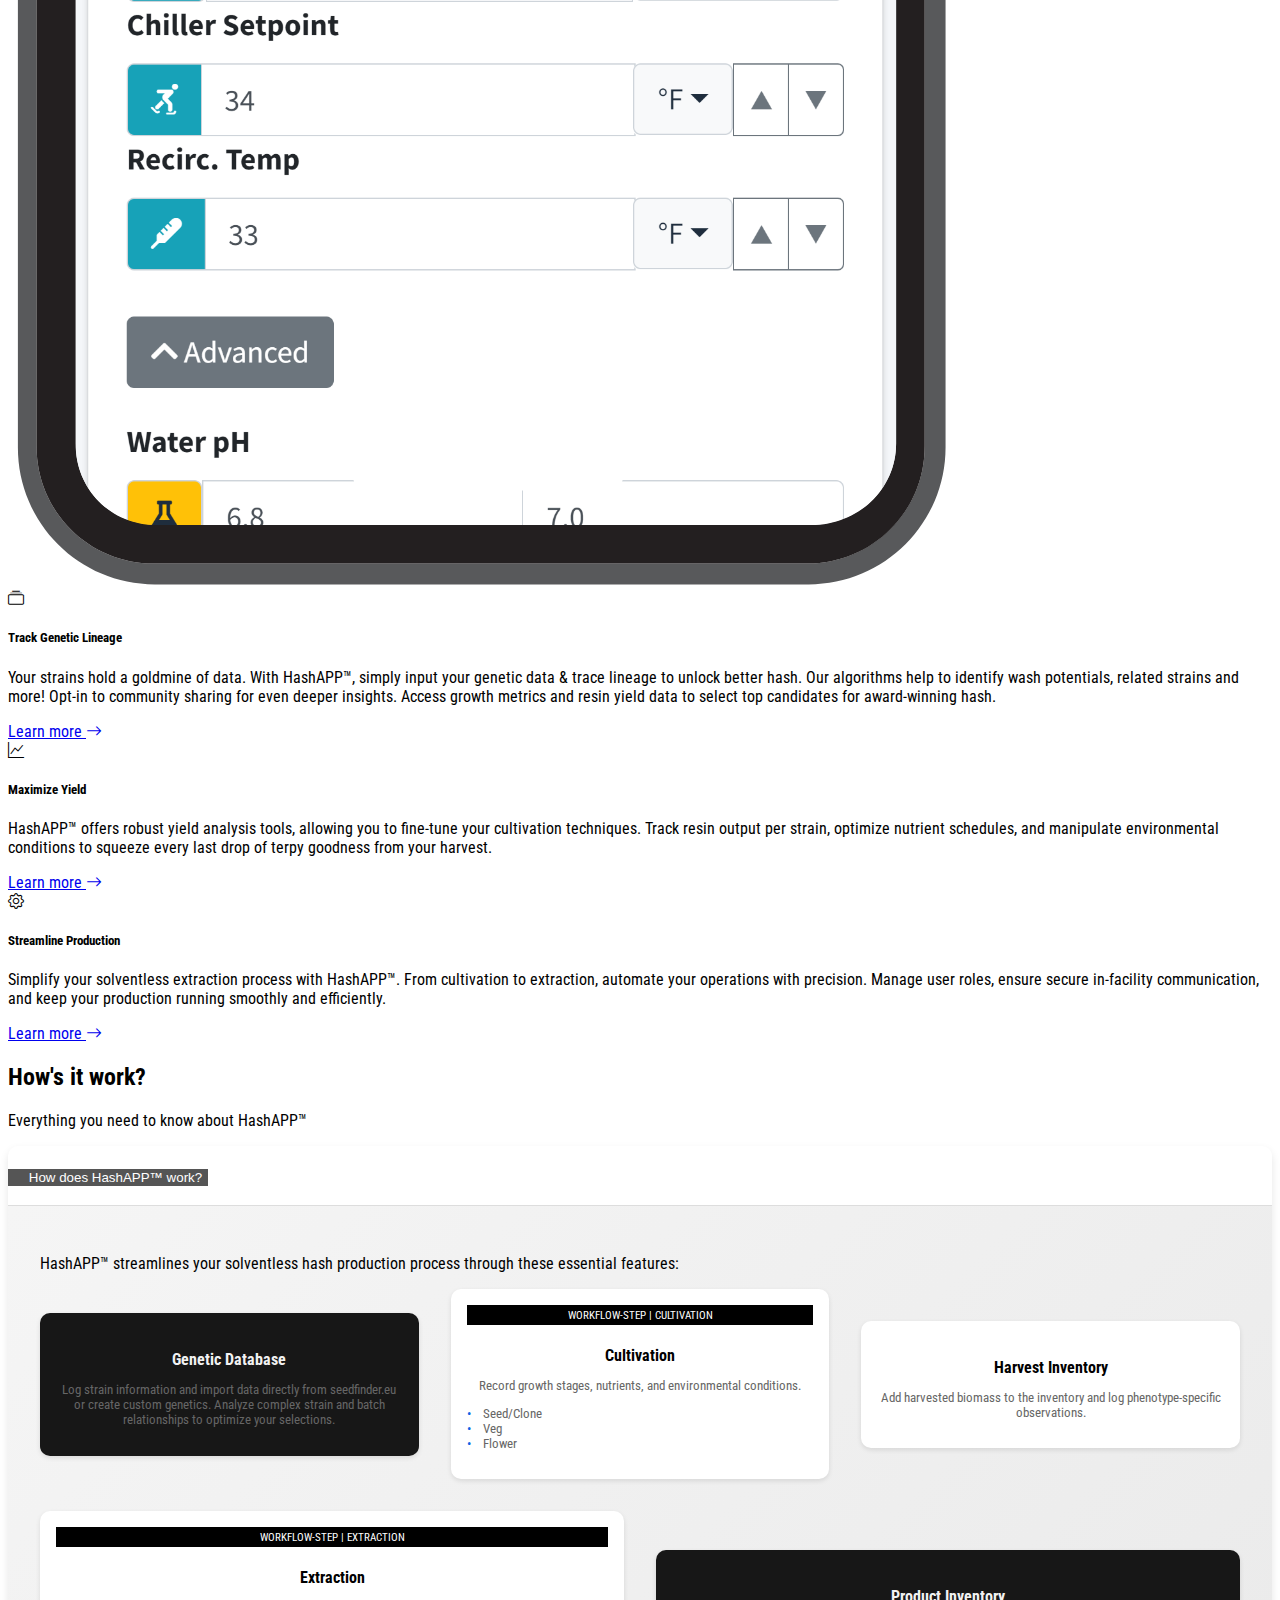
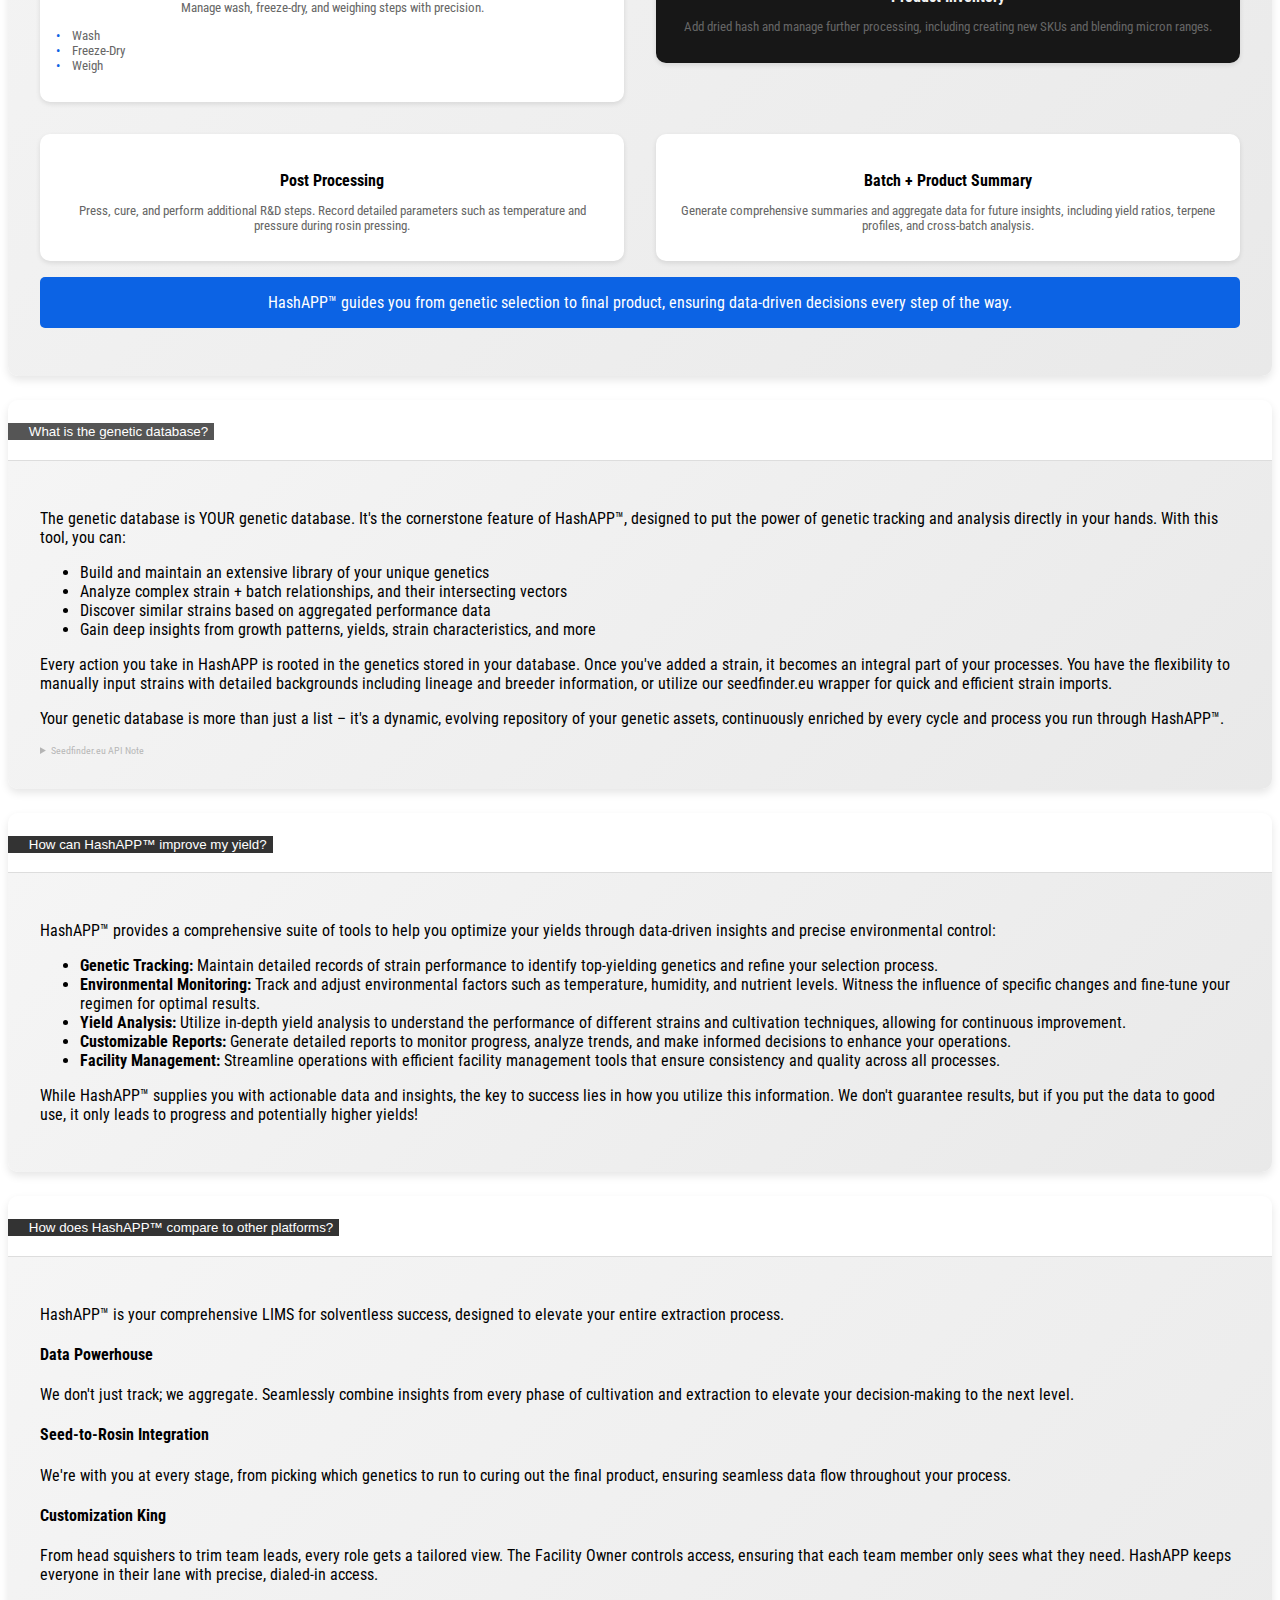
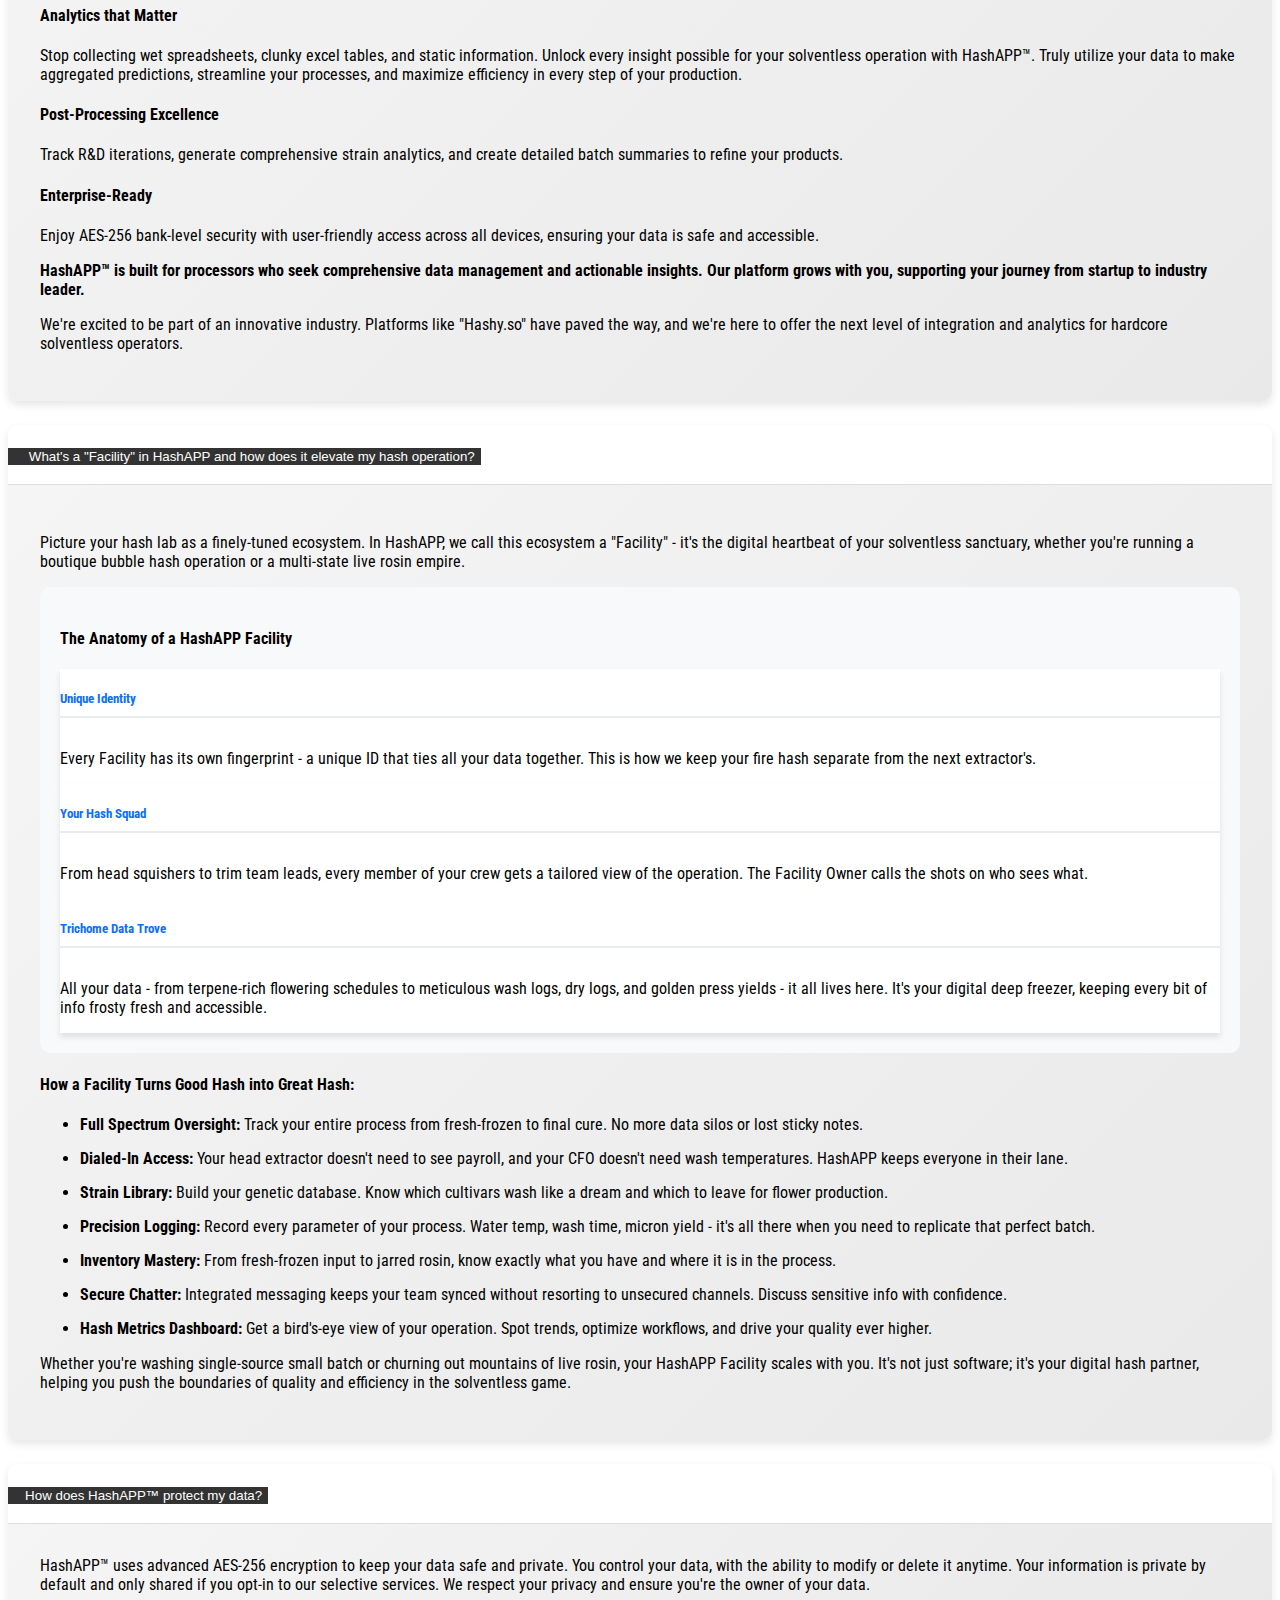
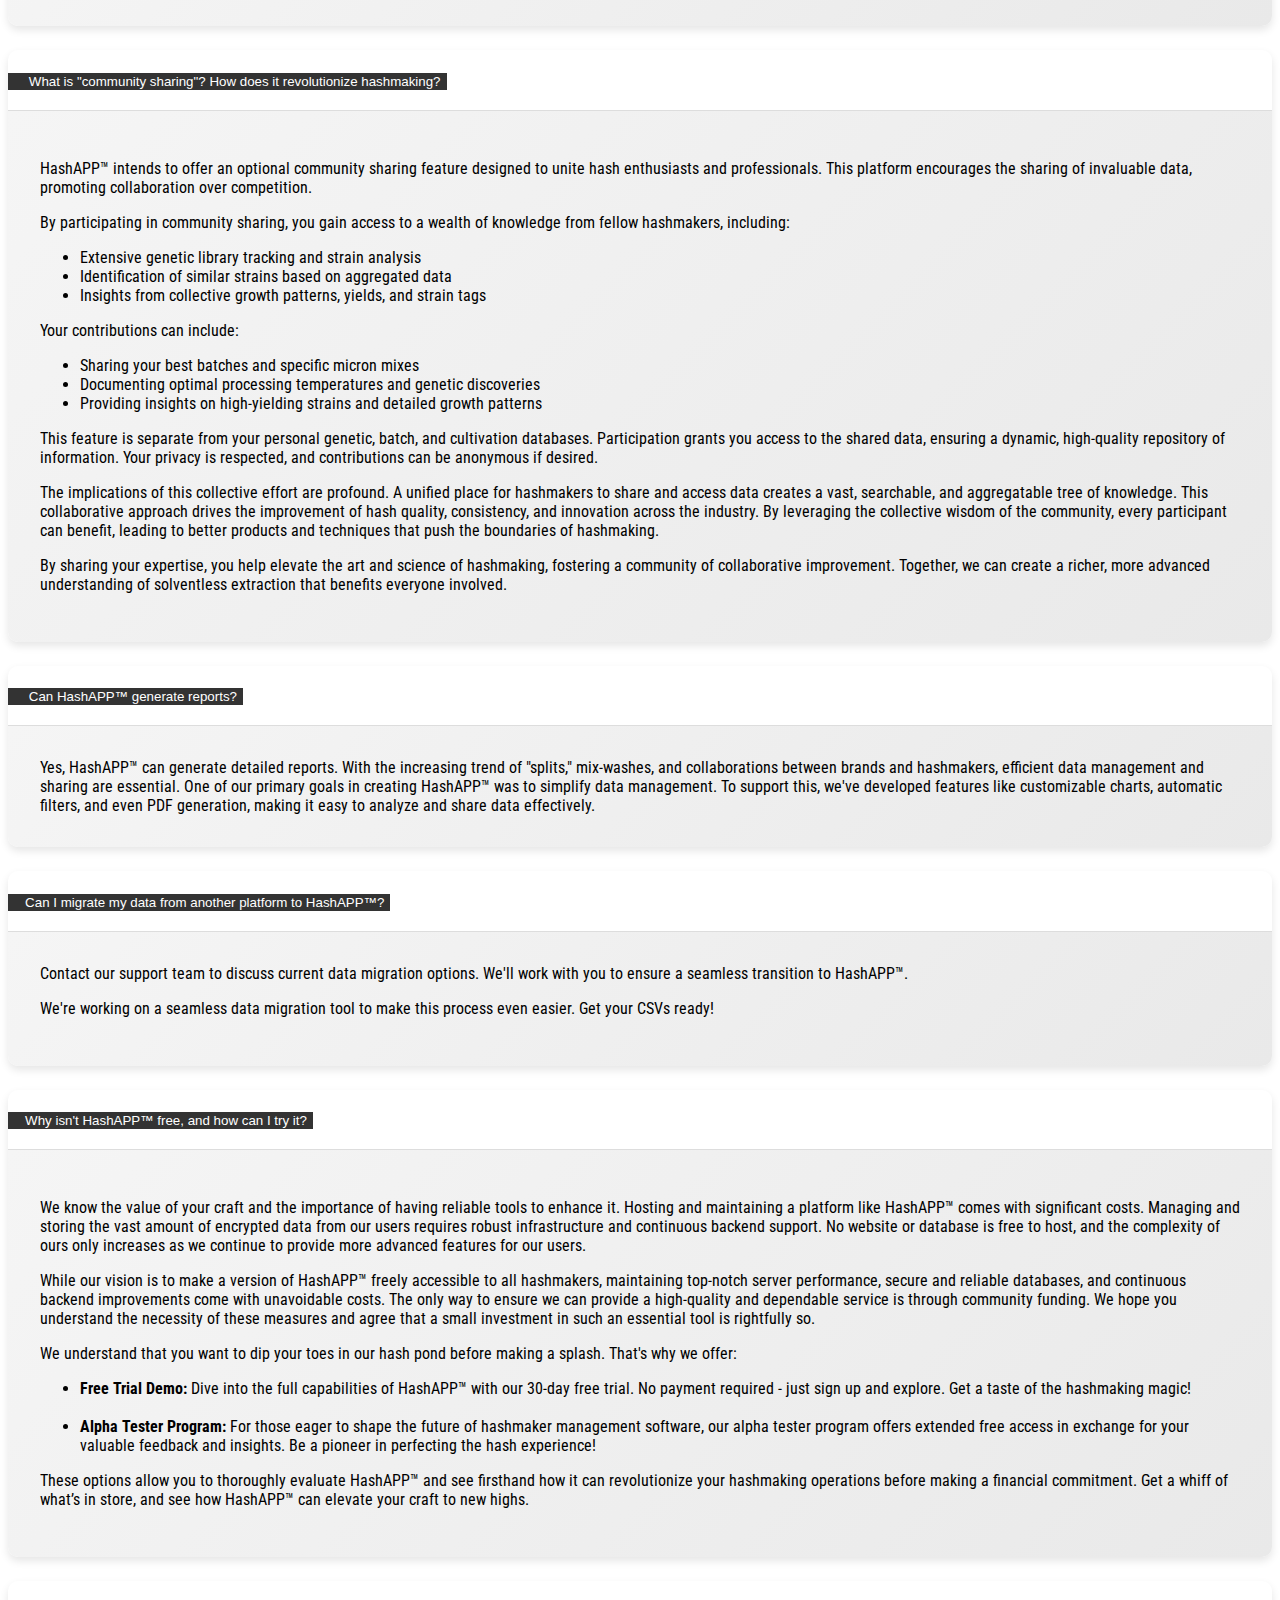
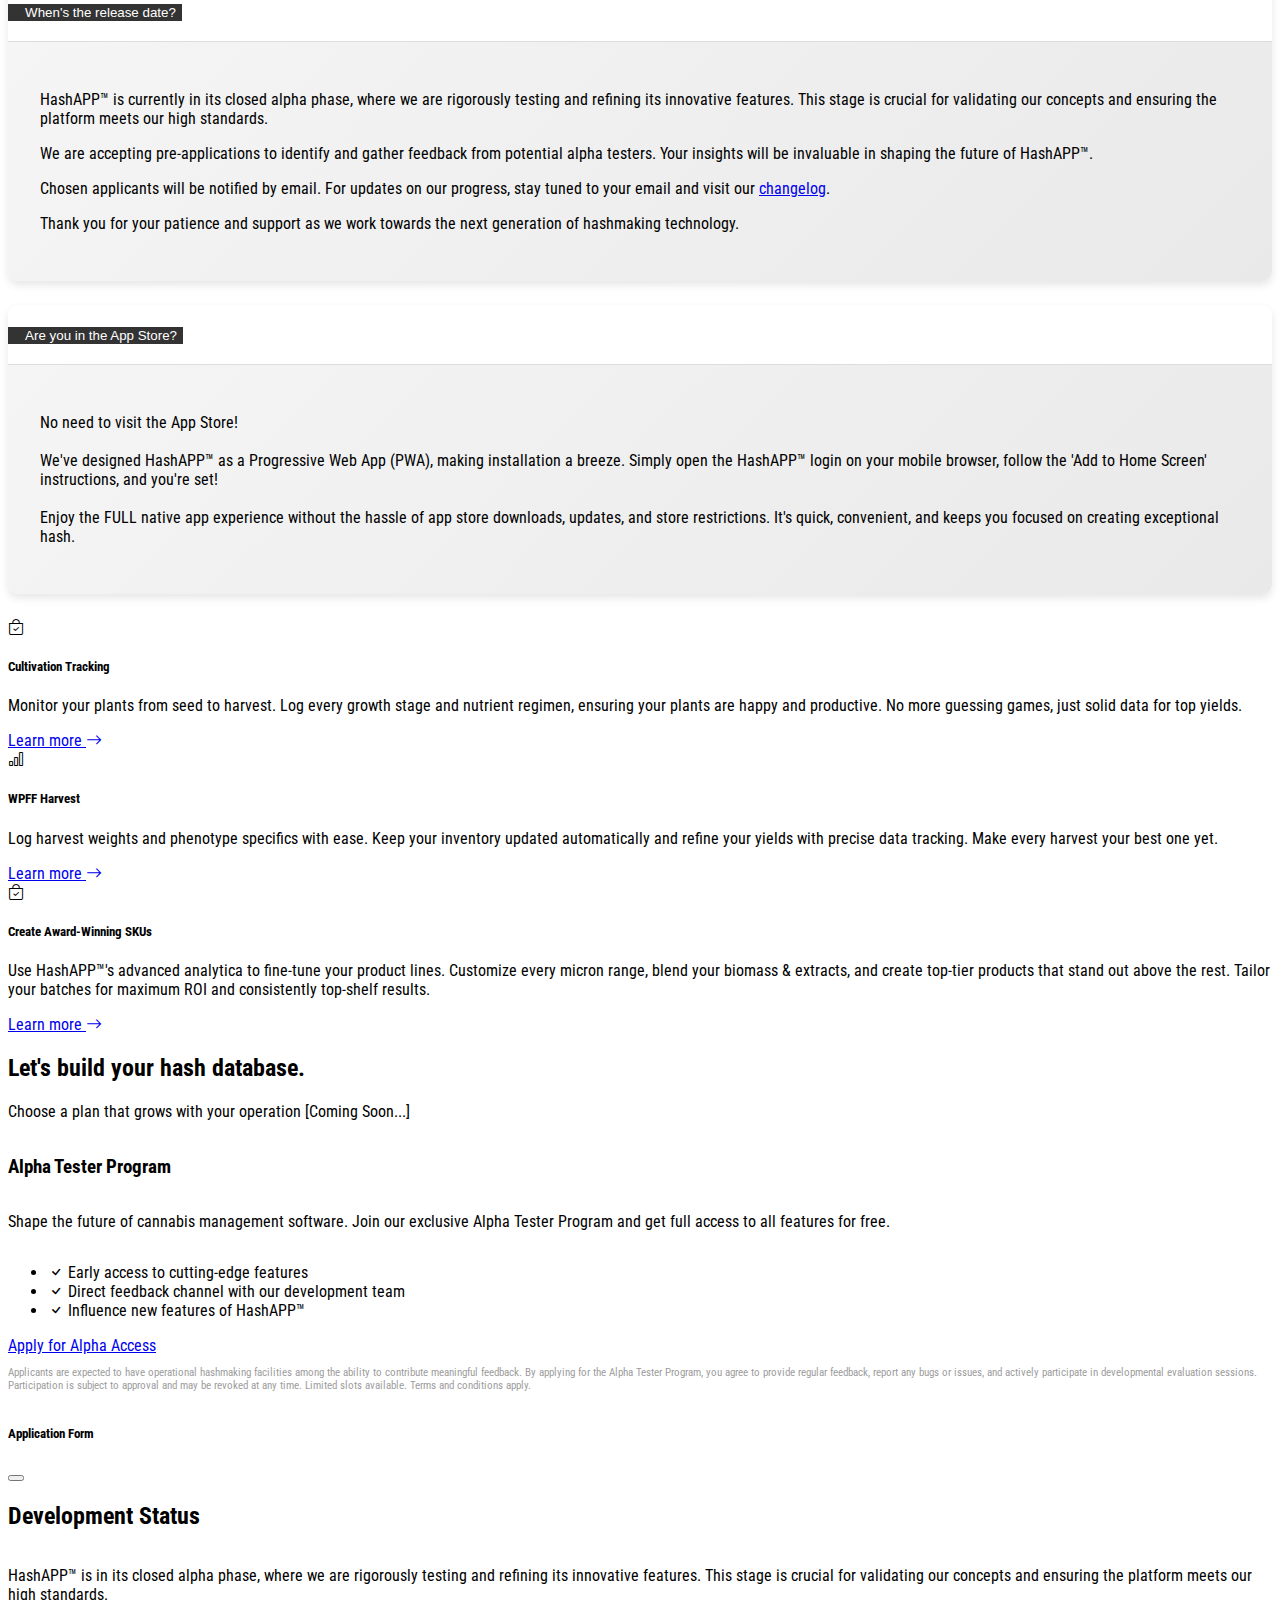
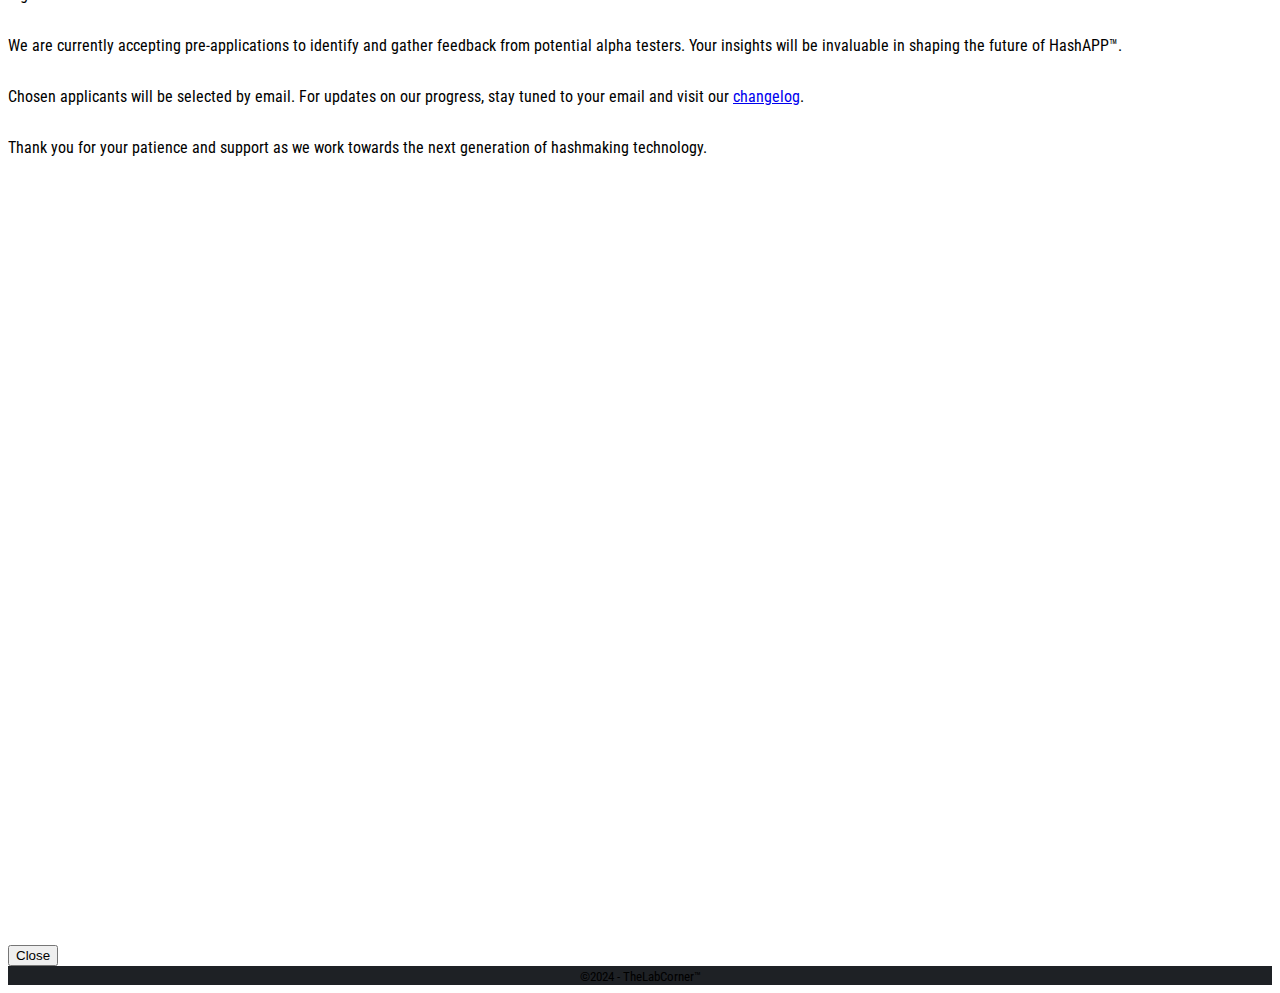
==== commit 75248bba: "v0.0.7.53a - WEB" ====
--- a/index.html
+++ b/index.html
@@ -51,6 +51,12 @@
         <link rel="preconnect" href="https://fonts.googleapis.com">
         <link rel="preconnect" href="https://fonts.gstatic.com" crossorigin>
         <link href="https://fonts.googleapis.com/css2?family=Roboto+Condensed:ital,wght@0,100..900;1,100..900&display=swap" rel="stylesheet">
+
+        <style>
+            body {
+                font-family: 'Roboto Condensed', sans-serif;
+            }
+        </style>
 
     </head>
     <body>
@@ -127,6 +133,53 @@
         </section>
 
 
+        <style>
+            .accordion-button {
+                background-color: #333;
+                color: #fff;
+                border: none;
+                transition: background-color 0.3s ease;
+            }
+
+            .accordion-button:hover {
+                background-color: #555;
+            }
+
+            .accordion-button:not(.collapsed) {
+                color: #fff;
+                background-color: #555 !important;
+            }
+
+            .accordion-button::after {
+                flex-shrink: 0;
+                width: var(--bs-accordion-btn-icon-width);
+                height: var(--bs-accordion-btn-icon-width);
+                margin-left: auto;
+                content: "";
+                background-image: var(--bs-accordion-btn-icon);
+                background-repeat: no-repeat;
+                background-size: var(--bs-accordion-btn-icon-width);
+                transition: var(--bs-accordion-btn-icon-transition);
+                filter: brightness(0) invert(1);
+            }
+
+
+
+            .accordion-item {
+                border: none;
+                margin-bottom: 1.5rem;
+                border-radius: 10px;
+                overflow: hidden;
+                box-shadow: 0 4px 8px rgba(0, 0, 0, 0.1);
+            }
+
+            .accordion-body {
+                background: linear-gradient(135deg, #f5f5f5 0%, #e9e9e9 100%);
+                padding: 2rem;
+                border-top: 1px solid #ddd;
+            }
+        </style>
+
 
         <section id="faq" class="py-5 bg-light">
             <div class="container px-5 my-5">
@@ -140,8 +193,213 @@
 
                             <div class="accordion-item">
                                 <h3 class="accordion-header">
+                                    <button class="accordion-button custom-accordion-button" type="button" data-bs-toggle="collapse" data-bs-target="#howItWorks">
+                                        <i class="fas fa-question-circle">&nbsp;&nbsp;&nbsp;</i> How does HashAPP™ work?
+                                    </button>
+                                </h3>
+                                <div id="howItWorks" class="accordion-collapse collapse show">
+                                    <div class="accordion-body">
+                                        <p class="lead">HashAPP™ streamlines your solventless hash production process through these essential features:</p>
+
+                                        <div class="hashapp-workflow">
+                                            <div class="workflow-row">
+                                                <div class="workflow-step genetic-database">
+                                                    <i class="fas fa-dna"></i>
+                                                    <h4>Genetic Database</h4>
+                                                    <p>Log strain information and import data directly from seedfinder.eu or create custom genetics. Analyze complex strain and batch relationships to optimize your selections.</p>
+                                                </div>
+                                                <div class="workflow-arrow">
+                                                    <i class="fas fa-arrow-right"></i>
+                                                </div>
+                                                <div class="workflow-step | cultivation">
+                                                    <i class="fas fa-seedling"></i>
+                                                    <h4>Cultivation</h4>
+                                                    <p>Record growth stages, nutrients, and environmental conditions.</p>
+                                                    <ul>
+                                                        <li>Seed/Clone</li>
+                                                        <li>Veg</li>
+                                                        <li>Flower</li>
+                                                    </ul>
+                                                </div>
+                                                <div class="workflow-arrow">
+                                                    <i class="fas fa-arrow-right"></i>
+                                                </div>
+                                                <div class="workflow-step harvest-inventory">
+                                                    <i class="fas fa-weight"></i>
+                                                    <h4>Harvest Inventory</h4>
+                                                    <p>Add harvested biomass to the inventory and log phenotype-specific observations.</p>
+                                                </div>
+                                            </div>
+
+                                            <div class="workflow-row">
+                                                <div class="workflow-arrow-vertical">
+                                                    <i class="fas fa-arrow-down"></i>
+                                                </div>
+                                            </div>
+
+                                            <div class="workflow-row">
+                                                <div class="workflow-step | extraction">
+                                                    <i class="fas fa-water"></i>
+                                                    <h4>Extraction</h4>
+                                                    <p>Manage wash, freeze-dry, and weighing steps with precision.</p>
+                                                    <ul>
+                                                        <li>Wash</li>
+                                                        <li>Freeze-Dry</li>
+                                                        <li>Weigh</li>
+                                                    </ul>
+                                                </div>
+                                                <div class="workflow-arrow">
+                                                    <i class="fas fa-arrow-right"></i>
+                                                </div>
+                                                <div class="workflow-step product-inventory">
+                                                    <i class="fas fa-box"></i>
+                                                    <h4>Product Inventory</h4>
+                                                    <p>Add dried hash and manage further processing, including creating new SKUs and blending micron ranges.</p>
+                                                </div>
+                                            </div>
+
+                                            <div class="workflow-row">
+                                                <div class="workflow-arrow-vertical">
+                                                    <i class="fas fa-arrow-down"></i>
+                                                </div>
+                                            </div>
+
+                                            <div class="workflow-row">
+                                                <div class="workflow-step post-processing">
+                                                    <i class="fas fa-tools"></i>
+                                                    <h4>Post Processing</h4>
+                                                    <p>Press, cure, and perform additional R&D steps. Record detailed parameters such as temperature and pressure during rosin pressing.</p>
+                                                </div>
+                                                <div class="workflow-arrow">
+                                                    <i class="fas fa-arrow-right"></i>
+                                                </div>
+                                                <div class="workflow-step batch-summary">
+                                                    <i class="fas fa-chart-bar"></i>
+                                                    <h4>Batch + Product Summary</h4>
+                                                    <p>Generate comprehensive summaries and aggregate data for future insights, including yield ratios, terpene profiles, and cross-batch analysis.</p>
+                                                </div>
+                                            </div>
+                                        </div>
+
+                                        <p class="hashapp-summary mt-4">
+                                            HashAPP™ guides you from genetic selection to final product, ensuring data-driven decisions every step of the way.
+                                        </p>
+                                    </div>
+                                </div>
+                            </div>
+
+                            <style>
+                                .hashapp-workflow {
+                                    display: flex;
+                                    flex-direction: column;
+                                    gap: 1rem;
+                                }
+
+                                .workflow-row {
+                                    display: flex;
+                                    align-items: center;
+                                    justify-content: center;
+                                    gap: 1rem;
+                                }
+
+                                .workflow-step {
+                                    flex: 1;
+                                    background: #fff;
+                                    border-radius: 10px;
+                                    padding: 1rem;
+                                    text-align: center;
+                                    transition: all 0.3s ease;
+                                    box-shadow: 0 2px 5px rgba(0, 0, 0, 0.1);
+                                }
+
+                                .workflow-arrow,
+                                .workflow-arrow-vertical {
+                                    flex: 0 0 auto;
+                                    font-size: 1.5rem;
+                                    color: #0c63e4;
+                                }
+
+                                .workflow-step i {
+                                    font-size: 2rem;
+                                    color: #0c63e4;
+                                    margin-bottom: 0.5rem;
+                                }
+
+                                .workflow-step h4 {
+                                    margin-bottom: 0.5rem;
+                                }
+
+                                .workflow-step p, .workflow-step ul {
+                                    font-size: 0.8rem;
+                                    color: #666;
+                                }
+
+                                .workflow-step ul {
+                                    list-style-type: none;
+                                    padding: 0;
+                                }
+
+                                .workflow-step li {
+                                    text-align: left;
+                                    padding-left: 1rem;
+                                    position: relative;
+                                }
+
+                                .workflow-step li::before {
+                                    content: "•";
+                                    position: absolute;
+                                    left: 0;
+                                    color: #0c63e4;
+                                }
+
+                                .workflow-step:hover {
+                                    background: #f0f0f0;
+                                    transform: translateY(-5px);
+                                }
+
+                                .hashapp-summary {
+                                    background: #0c63e4;
+                                    color: white;
+                                    padding: 1rem;
+                                    border-radius: 5px;
+                                    text-align: center;
+                                    margin-top: 1rem;
+                                }
+
+                                .genetic-database, .product-inventory {
+                                    background: #171717;
+                                    color: #F2F2F2;
+                                }
+
+                                .cultivation::before, .extraction::before {
+                                    content: attr(class);
+                                    text-transform: uppercase;
+                                    display: block;
+                                    background: #000000;
+                                    color: #FFFFFF;
+                                    padding: 0.2rem;
+                                    margin-bottom: 0.5rem;
+                                    font-size: 0.7rem;
+                                }
+
+                                @media (max-width: 768px) {
+                                    .workflow-row {
+                                        flex-direction: column;
+                                    }
+                                    .workflow-arrow,
+                                    .workflow-arrow-vertical {
+                                        display: none;
+                                    }
+                                }
+                            </style>
+
+
+
+
+                            <div class="accordion-item">
+                                <h3 class="accordion-header">
                                     <button class="accordion-button" type="button" data-bs-toggle="collapse" data-bs-target="#geneticDatabase">
-                                        <i class="fas fa-dna">&nbsp;</i> What is the genetic database?
+                                        <i class="fas fa-dna">&nbsp;&nbsp;&nbsp;</i> What is the genetic database?
                                     </button>
                                 </h3>
                                 <div id="geneticDatabase" class="accordion-collapse collapse show">
@@ -163,76 +421,13 @@
                                 </div>
                             </div>
 
-                            <div class="accordion-item">
-                                <h3 class="accordion-header">
-                                    <button class="accordion-button" type="button" data-bs-toggle="collapse" data-bs-target="#howItWorks">
-                                        <i class="fas fa-cogs">&nbsp;</i>  So, how's it work?
-                                    </button>
-                                </h3>
-                                <div id="howItWorks" class="accordion-collapse collapse show">
-                                    <div class="accordion-body">
-                                        <p>Experience the streamlined efficiency of HashAPP™ as it transforms your journey from seed to concentrate in five pivotal steps, all while continuously enhancing your genetic database:</p>
-                                        <ol>
-                                            <li><strong>Genetic Database Mastery</strong>
-                                                <ul>
-                                                    <li>Input strain details manually (name, lineage, breeder)</li>
-                                                    <li>Utilize our seedfinder.eu integration for rapid strain import</li>
-                                                </ul>
-                                            </li>
-                                            <li><strong>Cultivation Monitoring</strong>
-                                                <ul>
-                                                    <li>Select genetics from your database for plant inventory</li>
-                                                    <li>Track each lifecycle stage: seed, clone, vegetative, flowering</li>
-                                                    <li>Log essential growth metrics, nutrient regimens, and environmental conditions</li>
-                                                </ul>
-                                            </li>
-                                            <li><strong>WPFF & Dry Harvesting</strong>
-                                                <ul>
-                                                    <li>Record harvest weights</li>
-                                                    <li>Note chemo/pheno-typic traits and observations</li>
-                                                    <li>Automatically update inventory & refine yield predictions for future cultivation cycles</li>
-                                                </ul>
-                                            </li>
-                                            <li><strong>Extraction Process Management</strong>
-                                                <ul>
-                                                    <li>Select Harvest inventory for extraction</li>
-                                                    <li>Navigate through each extraction stage:
-                                                        <ul>
-                                                            <li><strong>Ice Water Extraction:</strong> Control temperature, agitation, bag selection, and more</li>
-                                                            <li><strong>Lyophilization:</strong> Set cycle duration, final moisture content, and log unit variables</li>
-                                                            <li><strong>Rosin Pressing:</strong> Adjust temperature, pressure, duration, and yield</li>
-                                                        </ul>
-                                                    </li>
-                                                    <li>Each step enriches your genetic database, refining strain-specific extraction parameters and recommendations based on your historical data</li>
-                                                </ul>
-                                            </li>
-                                            <li><strong>Hash Inventory Optimization</strong>
-                                                <ul>
-                                                    <li>Create new SKUs and blend micron ranges</li>
-                                                    <li>Track post-processing R&D and iterations</li>
-                                                    <li>Generate comprehensive strain analytics and batch summaries</li>
-                                                    <li>Aggregate final product data against your genetic database, including:
-                                                        <ul>
-                                                            <li>Yield ratios and variances (WPFF to hash, hash to rosin)</li>
-                                                            <li>Terpene profile categorization</li>
-                                                            <li>Cross-batch analysis for process optimization</li>
-                                                            <li>Refined cultivation and processing recommendations</li>
-                                                        </ul>
-                                                    </li>
-                                                </ul>
-                                            </li>
-                                        </ol>
-                                        <p>HashAPP™ meticulously captures data at every stage, seamlessly integrating new information into your genetic database. This enables you to conduct advanced searches and analyses, from identifying specific chemotypes to evaluating top-performing cultivars. With HashAPP™, you'll possess the insights and control necessary to push the boundaries of concentrate production and quality.</p>
-                                    </div>
-                                </div>
-                            </div>
 
 
 
                             <div class="accordion-item">
                                 <h3 class="accordion-header">
                                     <button class="accordion-button collapsed" type="button" data-bs-toggle="collapse" data-bs-target="#yieldOptimization">
-                                        <i class="fas fa-magnifying-glass-chart">&nbsp;</i> How can HashAPP&trade; improve my yield?
+                                        <i class="fas fa-magnifying-glass-chart">&nbsp;&nbsp;&nbsp;</i> How can HashAPP&trade; improve my yield?
                                     </button>
                                 </h3>
                                 <div id="yieldOptimization" class="accordion-collapse collapse">
@@ -251,49 +446,50 @@
                             </div>
 
                             <div class="accordion-item">
-                                <h3 class="accordion-header">
-                                    <button class="accordion-button collapsed" type="button" data-bs-toggle="collapse" data-bs-target="#hashapp-comparison">
-                                        <i class="fas fa-balance-scale">&nbsp;</i> How does HashAPP™ compare to other platforms?
-                                    </button>
-                                </h3>
-                                <div id="hashapp-comparison" class="accordion-collapse collapse">
-                                    <div class="accordion-body">
-                                        <p class="lead">HashAPP™ is your comprehensive LIMS for solventless success, designed to elevate your entire extraction process.</p>
-                                        <div class="row mt-4">
-                                            <div class="col-md-6">
-                                                <h4><i class="fas fa-database"></i> Data Powerhouse</h4>
-                                                <p>We don't just track; we aggregate. Seamlessly combine insights from every phase of cultivation and extraction to elevate your decision-making to the next level.</p>
+                                    <h3 class="accordion-header">
+                                        <button class="accordion-button collapsed" type="button" data-bs-toggle="collapse" data-bs-target="#hashapp-comparison">
+                                            <i class="fas fa-balance-scale">&nbsp;&nbsp;&nbsp;</i> How does HashAPP™ compare to other platforms?
+                                        </button>
+                                    </h3>
+                                    <div id="hashapp-comparison" class="accordion-collapse collapse">
+                                        <div class="accordion-body">
+                                            <p class="lead">HashAPP™ is your comprehensive LIMS for solventless success, designed to elevate your entire extraction process.</p>
+                                            <div class="row mt-4">
+                                                <div class="col-md-6">
+                                                    <h4><i class="fas fa-database"></i> Data Powerhouse</h4>
+                                                    <p>We don't just track; we aggregate. Seamlessly combine insights from every phase of cultivation and extraction to elevate your decision-making to the next level.</p>
+                                                </div>
+                                                <div class="col-md-6">
+                                                    <h4><i class="fas fa-seedling"></i> Seed-to-Rosin Integration</h4>
+                                                    <p>We're with you at every stage, from picking which genetics to run to curing out the final product, ensuring seamless data flow throughout your process.</p>
+                                                </div>
                                             </div>
-                                            <div class="col-md-6">
-                                                <h4><i class="fas fa-seedling"></i> Seed-to-Rosin Integration</h4>
-                                                <p>We're with you at every stage, from picking which genetics to run to curing out the final product, ensuring seamless data flow throughout your process.</p>
+                                            <div class="row mt-3">
+                                                <div class="col-md-6">
+                                                    <h4><i class="fas fa-sliders-h"></i> Customization King</h4>
+                                                    <p>From head squishers to trim team leads, every role gets a tailored view. The Facility Owner controls access, ensuring that each team member only sees what they need. HashAPP keeps everyone in their lane with precise, dialed-in access.</p>
+                                                </div>
+                                                <div class="col-md-6">
+                                                    <h4><i class="fas fa-chart-line"></i> Analytics that Matter</h4>
+                                                    <p>Stop collecting wet spreadsheets, clunky excel tables, and static information. Unlock every insight possible for your solventless operation with HashAPP&trade;. Truly utilize your data to make aggregated predictions, streamline your processes, and maximize efficiency in every step of your production.</p>
+                                                </div>
+
+
+                                            <div class="row mt-3">
+                                                <div class="col-md-6">
+                                                    <h4><i class="fas fa-flask"></i> Post-Processing Excellence</h4>
+                                                    <p>Track R&D iterations, generate comprehensive strain analytics, and create detailed batch summaries to refine your products.</p>
+                                                </div>
+                                                <div class="col-md-6">
+                                                    <h4><i class="fas fa-shield-alt"></i> Enterprise-Ready</h4>
+                                                    <p>Enjoy AES-256 bank-level security with user-friendly access across all devices, ensuring your data is safe and accessible.</p>
+                                                </div>
                                             </div>
+                                            <div class="alert alert-info mt-4">
+                                                <p><strong>HashAPP™ is built for processors who seek comprehensive data management and actionable insights. Our platform grows with you, supporting your journey from startup to industry leader.</strong></p>
+                                            </div>
+                                            <p class="mt-3">We're excited to be part of an innovative industry. Platforms like "Hashy.so" have paved the way, and we're here to offer the next level of integration and analytics for hardcore solventless operators.</p>
                                         </div>
-                                        <div class="row mt-3">
-                                            <div class="col-md-6">
-                                                <h4><i class="fas fa-sliders-h"></i> Customization King</h4>
-                                                <p>From head squishers to trim team leads, every role gets a tailored view. The Facility Owner controls access, ensuring that each team member only sees what they need. HashAPP keeps everyone in their lane with precise, dialed-in access.</p>
-                                            </div>
-                                            <div class="col-md-6">
-                                                <h4><i class="fas fa-chart-line"></i> Analytics that Matter</h4>
-                                                <p>Stop collecting wet spreadsheets, clunky excel tables, and static information. Unlock every insight possible for your solventless operation with HashAPP&trade;. Truly utilize your data to make aggregated predictions, streamline your processes, and maximize efficiency in every step of your production.</p>
-                                            </div>
-
-
-                                        <div class="row mt-3">
-                                            <div class="col-md-6">
-                                                <h4><i class="fas fa-flask"></i> Post-Processing Excellence</h4>
-                                                <p>Track R&D iterations, generate comprehensive strain analytics, and create detailed batch summaries to refine your products.</p>
-                                            </div>
-                                            <div class="col-md-6">
-                                                <h4><i class="fas fa-shield-alt"></i> Enterprise-Ready</h4>
-                                                <p>Enjoy AES-256 bank-level security with user-friendly access across all devices, ensuring your data is safe and accessible.</p>
-                                            </div>
-                                        </div>
-                                        <div class="alert alert-info mt-4">
-                                            <p><strong>HashAPP™ is built for processors who seek comprehensive data management and actionable insights. Our platform grows with you, supporting your journey from startup to industry leader.</strong></p>
-                                        </div>
-                                        <p class="mt-3">We're excited to be part of an innovative industry. Platforms like "Hashy.so" have paved the way, and we're here to offer the next level of integration and analytics for hardcore solventless operators.</p>
                                     </div>
                                 </div>
                             </div>
@@ -304,7 +500,7 @@
                             <div class="accordion-item">
                                 <h3 class="accordion-header">
                                     <button class="accordion-button collapsed" type="button" data-bs-toggle="collapse" data-bs-target="#facilityExplained">
-                                        <i class="fas fa-warehouse">&nbsp;</i> What's a "Facility" in HashAPP and how does it elevate my hash operation?
+                                        <i class="fas fa-warehouse">&nbsp;&nbsp;&nbsp;</i> What's a "Facility" in HashAPP and how does it elevate my hash operation?
                                     </button>
                                 </h3>
                                 <div id="facilityExplained" class="accordion-collapse collapse">
@@ -388,7 +584,7 @@
                             <div class="accordion-item">
                                 <h3 class="accordion-header">
                                     <button class="accordion-button collapsed" type="button" data-bs-toggle="collapse" data-bs-target="#dataSecurity">
-                                        <i class="fas fa-lock">&nbsp;</i>How does HashAPP&trade; protect my data?
+                                        <i class="fas fa-lock">&nbsp;&nbsp;&nbsp;</i>How does HashAPP&trade; protect my data?
                                     </button>
                                 </h3>
                                 <div id="dataSecurity" class="accordion-collapse collapse">
@@ -401,7 +597,7 @@
                             <div class="accordion-item">
                                 <h3 class="accordion-header">
                                     <button class="accordion-button collapsed" type="button" data-bs-toggle="collapse" data-bs-target="#communitysharing">
-                                        <i class="fas fa-users-gear">&nbsp;</i> What is "community sharing"? How does it revolutionize hashmaking?
+                                        <i class="fas fa-users-gear">&nbsp;&nbsp;&nbsp;</i> What is "community sharing"? How does it revolutionize hashmaking?
                                     </button>
                                 </h3>
                                 <div id="communitysharing" class="accordion-collapse collapse">
@@ -436,7 +632,7 @@
                             <div class="accordion-item">
                                 <h3 class="accordion-header">
                                     <button class="accordion-button collapsed" type="button" data-bs-toggle="collapse" data-bs-target="#reportGeneration">
-                                        <i class="fas fa-ranking-star">&nbsp;</i> Can HashAPP&trade; generate reports?
+                                        <i class="fas fa-ranking-star">&nbsp;&nbsp;&nbsp;</i> Can HashAPP&trade; generate reports?
                                     </button>
                                 </h3>
                                 <div id="reportGeneration" class="accordion-collapse collapse">
@@ -448,7 +644,7 @@
                             <div class="accordion-item">
                                 <h3 class="accordion-header">
                                     <button class="accordion-button collapsed" type="button" data-bs-toggle="collapse" data-bs-target="#dataMigration">
-                                        <i class="fas fa-truck-ramp-box">&nbsp;</i>Can I migrate my data from another platform to HashAPP&trade;?
+                                        <i class="fas fa-truck-ramp-box">&nbsp;&nbsp;&nbsp;</i>Can I migrate my data from another platform to HashAPP&trade;?
                                     </button>
                                 </h3>
                                 <div id="dataMigration" class="accordion-collapse collapse">
@@ -462,7 +658,7 @@
                                 <div class="accordion-item">
                                     <h3 class="accordion-header">
                                         <button class="accordion-button collapsed" type="button" data-bs-toggle="collapse" data-bs-target="#pricingExplanation">
-                                            <i class="fas fa-money-bill">&nbsp;</i>Why isn't HashAPP™ free, and how can I try it?
+                                            <i class="fas fa-money-bill">&nbsp;&nbsp;&nbsp;</i>Why isn't HashAPP™ free, and how can I try it?
                                         </button>
                                     </h3>
                                     <div id="pricingExplanation" class="accordion-collapse collapse">
@@ -484,7 +680,7 @@
                                 <div class="accordion-item">
                                     <h3 class="accordion-header">
                                         <button class="accordion-button collapsed" type="button" data-bs-toggle="collapse" data-bs-target="#releaseDate">
-                                            <i class="fas fa-calendar-days">&nbsp;</i>When's the release date?
+                                            <i class="fas fa-calendar-days">&nbsp;&nbsp;&nbsp;</i>When's the release date?
                                         </button>
                                     </h3>
                                     <div id="releaseDate" class="accordion-collapse collapse">
@@ -501,7 +697,7 @@
                                 <div class="accordion-item">
                                     <h3 class="accordion-header">
                                         <button class="accordion-button collapsed" type="button" data-bs-toggle="collapse" data-bs-target="#appStore">
-                                            <i class="fa-brands fa-app-store-ios">&nbsp;</i>Are you in the App Store?
+                                            <i class="fa-brands fa-app-store-ios">&nbsp;&nbsp;&nbsp;</i>Are you in the App Store?
                                         </button>
                                     </h3>
                                     <div id="appStore" class="accordion-collapse collapse">
@@ -518,28 +714,6 @@
                 </div>
             </div>
         </section>
-
-        <script>
-            document.addEventListener('DOMContentLoaded', function () {
-                const accordionItems = document.querySelectorAll('.accordion-item');
-
-                accordionItems.forEach(item => {
-                    const button = item.querySelector('.accordion-button');
-                    button.addEventListener('click', function () {
-                        accordionItems.forEach(i => {
-                            if (i !== item) {
-                                const collapse = i.querySelector('.accordion-collapse');
-                                const collapseInstance = new bootstrap.Collapse(collapse, {
-                                    toggle: false
-                                });
-                                collapseInstance.hide();
-                            }
-                        });
-                    });
-                });
-            });
-
-        </script>
 
 
         <section class="py-5 border-bottom" id="features2">
@@ -856,32 +1030,67 @@
 
         <script>
             document.addEventListener('DOMContentLoaded', function () {
-                const accordionItems = document.querySelectorAll('.accordion-item');
-
-                accordionItems.forEach((item, index) => {
-                    const button = item.querySelector('.accordion-button');
-                    item.id = `accordion-item-${index}`;
-
-                    button.addEventListener('click', function () {
-                        accordionItems.forEach(i => {
-                            if (i !== item) {
-                                const collapse = i.querySelector('.accordion-collapse');
-                                const collapseInstance = new bootstrap.Collapse(collapse, {
-                                    toggle: false
-                                });
-                                collapseInstance.hide();
-                            }
-                        });
-
-                        // Scroll to the selected accordion item
-                        setTimeout(() => {
-                            const scrollToItem = document.getElementById(`accordion-item-${index}`);
-                            scrollToItem.scrollIntoView({ behavior: 'smooth', block: 'start' });
-                        }, 300); // Delay to wait for the collapse animation to complete
+                const accordionContainer = document.querySelector('#hashappFAQ');
+                const accordionItems = accordionContainer.querySelectorAll('.accordion-item');
+
+                accordionContainer.addEventListener('click', function (e) {
+                    const button = e.target.closest('.accordion-button');
+                    if (!button) return;
+
+                    const item = button.closest('.accordion-item');
+                    const collapse = item.querySelector('.accordion-collapse');
+                    const isExpanded = button.getAttribute('aria-expanded') === 'true';
+
+                    // Toggle the clicked item
+                    toggleAccordionItem(button, collapse, !isExpanded);
+
+                    // Close other items
+                    accordionItems.forEach(i => {
+                        if (i !== item) {
+                            const otherButton = i.querySelector('.accordion-button');
+                            const otherCollapse = i.querySelector('.accordion-collapse');
+                            toggleAccordionItem(otherButton, otherCollapse, false);
+                        }
                     });
+
+                    // Scroll into view
+                    if (!isExpanded) {
+                        scrollToView(item);
+                    }
                 });
+
+                function toggleAccordionItem(button, collapse, show) {
+                    const collapseInstance = new bootstrap.Collapse(collapse, { toggle: false });
+                    button.setAttribute('aria-expanded', show);
+                    button.classList.toggle('collapsed', !show);
+                    collapse.classList.toggle('collapsed', !show);
+
+                    if (show) {
+                        collapseInstance.show();
+                    } else {
+                        collapseInstance.hide();
+                    }
+                }
+
+                function scrollToView(element) {
+                    const headerOffset = 60; // Adjust based on your header height
+                    const elementPosition = element.getBoundingClientRect().top;
+                    const offsetPosition = elementPosition + window.pageYOffset - headerOffset;
+
+                    window.scrollTo({
+                        top: offsetPosition,
+                        behavior: 'smooth'
+                    });
+                }
             });
         </script>
+
+
+        <style>
+            .accordion-button::after {
+                filter: brightness(0) invert(1);
+            }
+        </style>
 
 
 
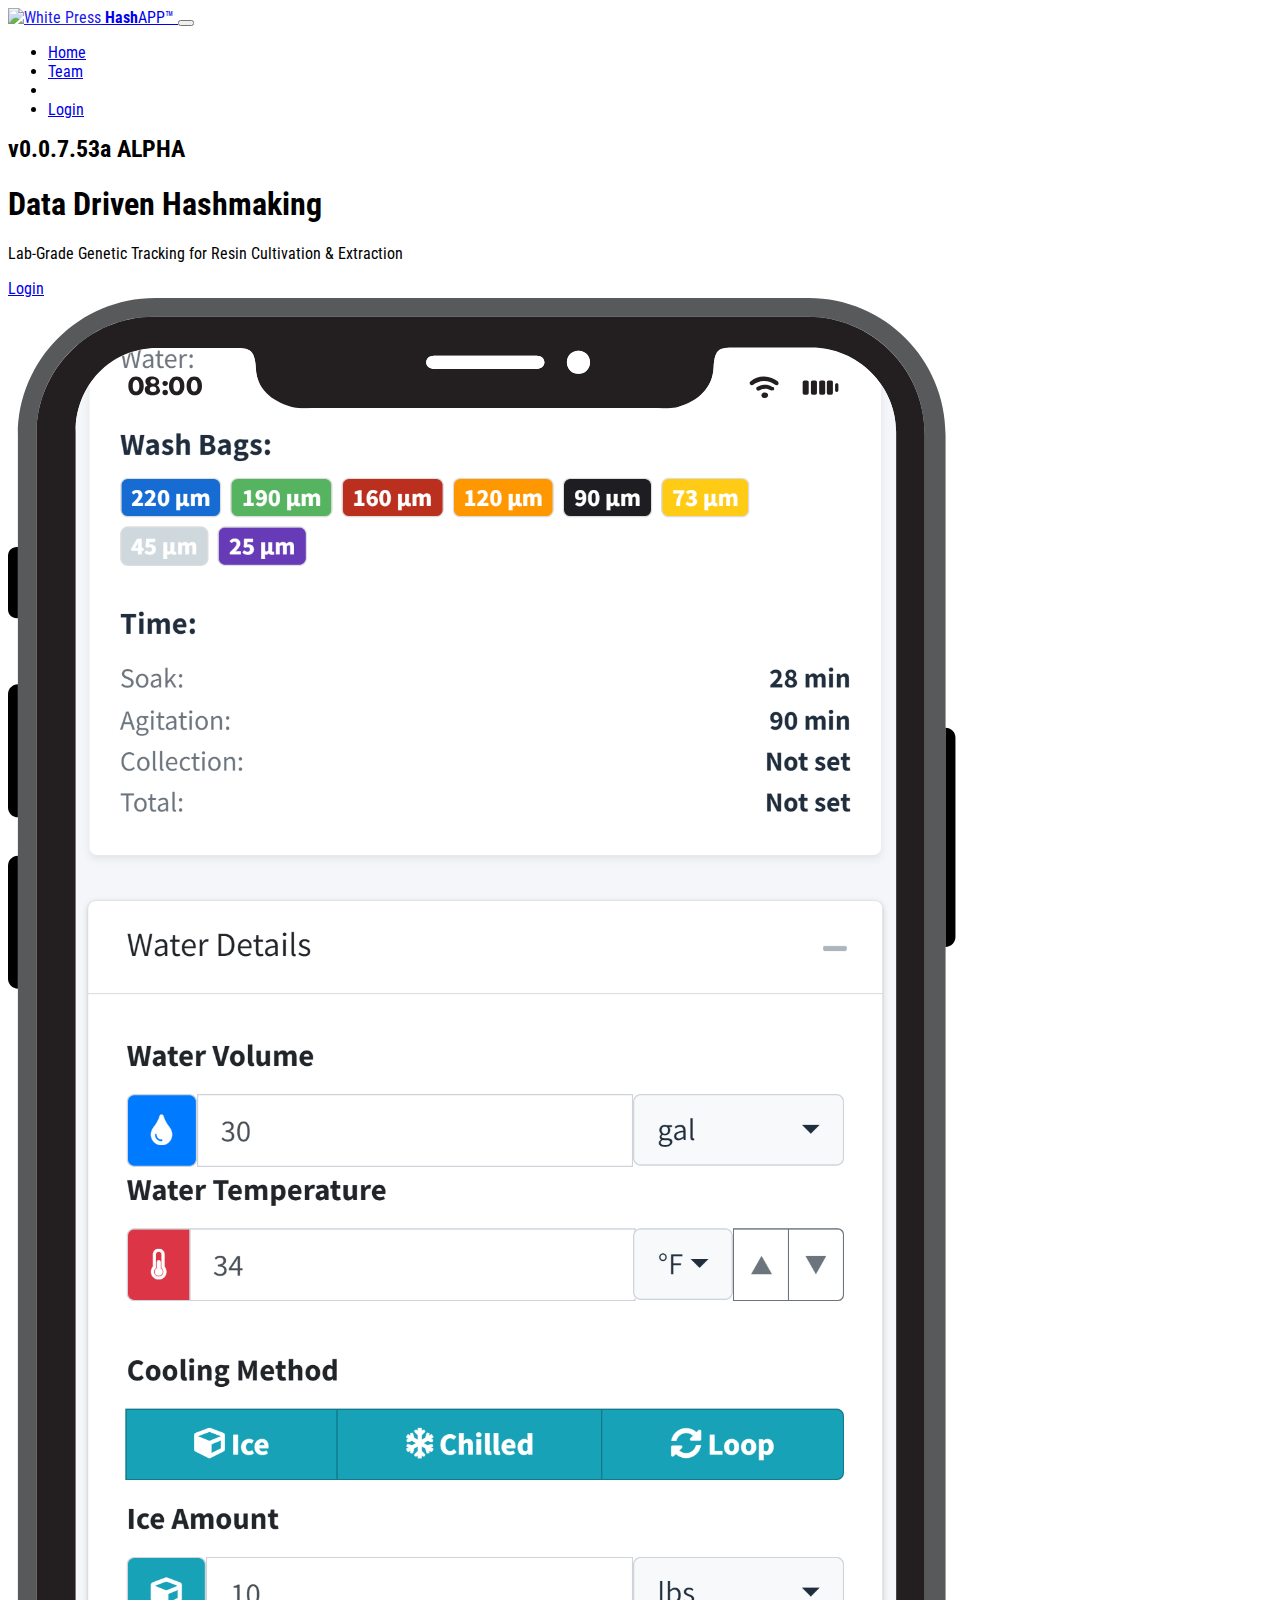
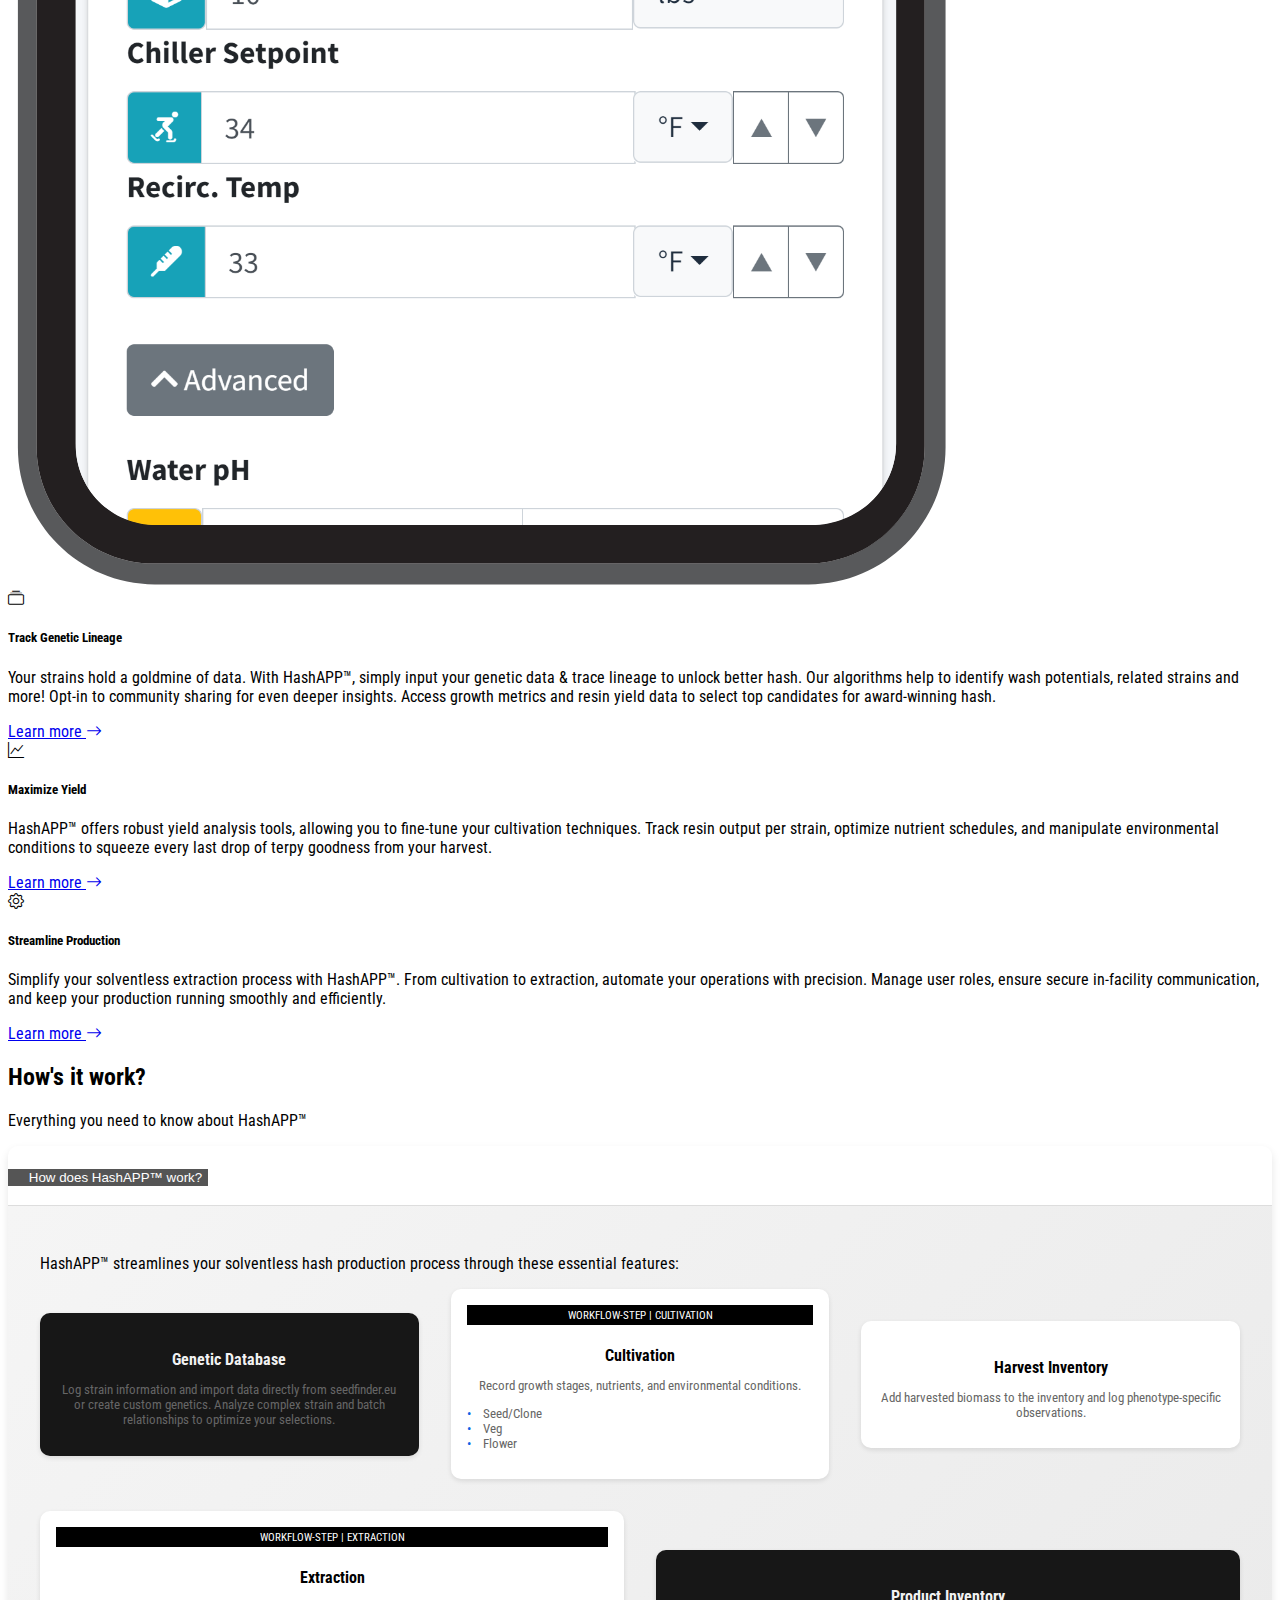
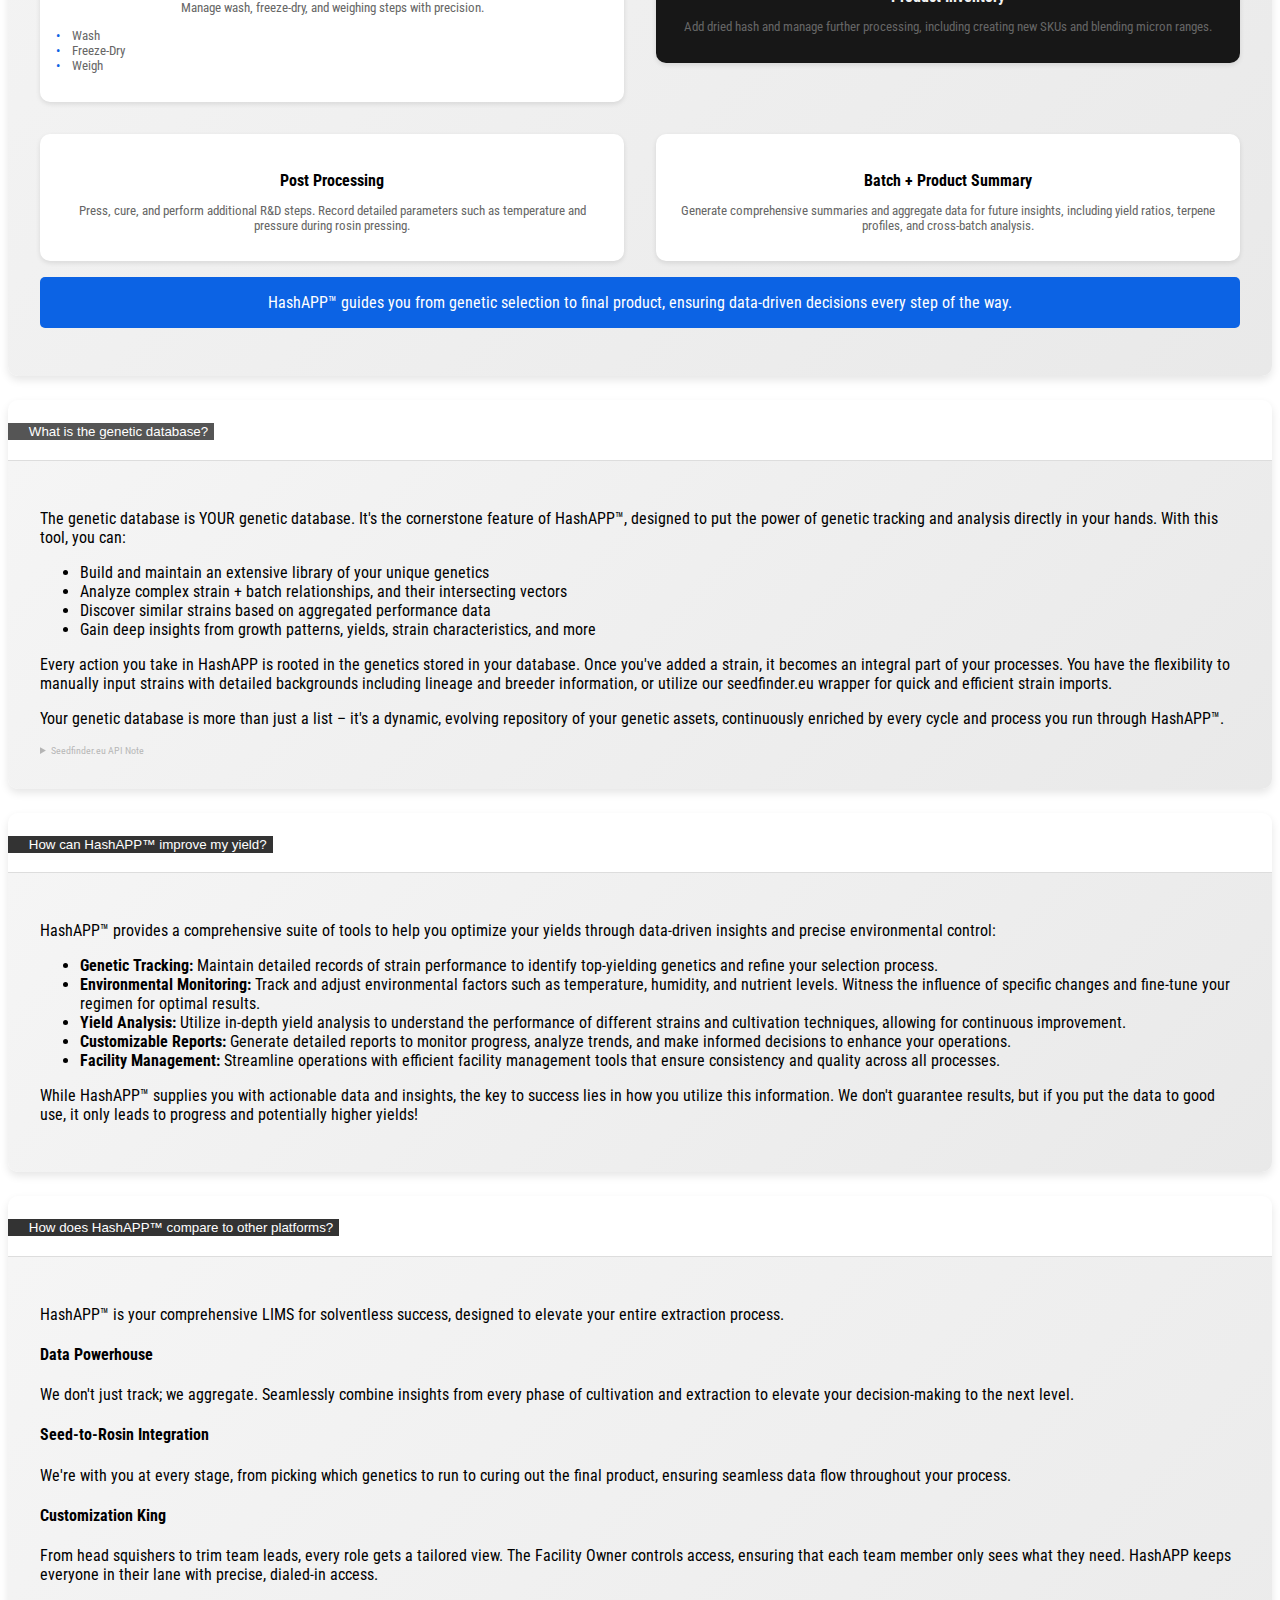
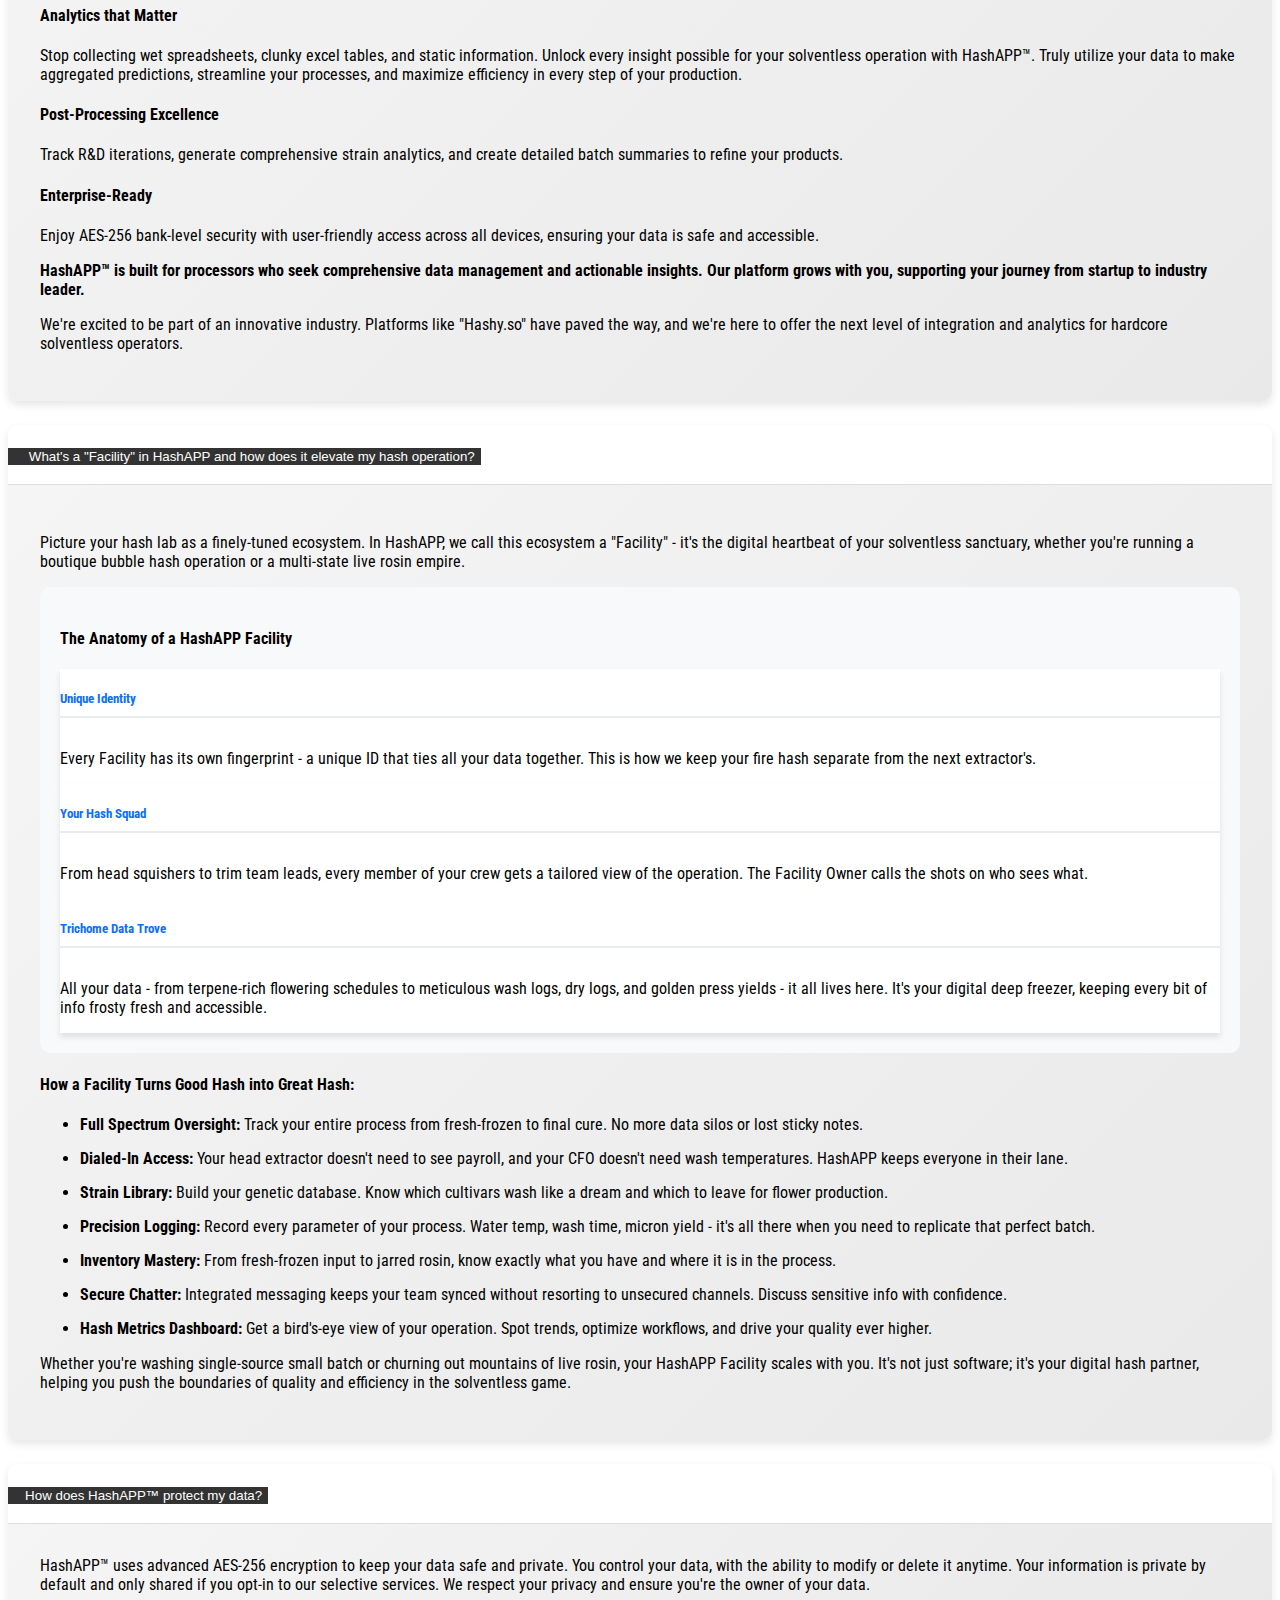
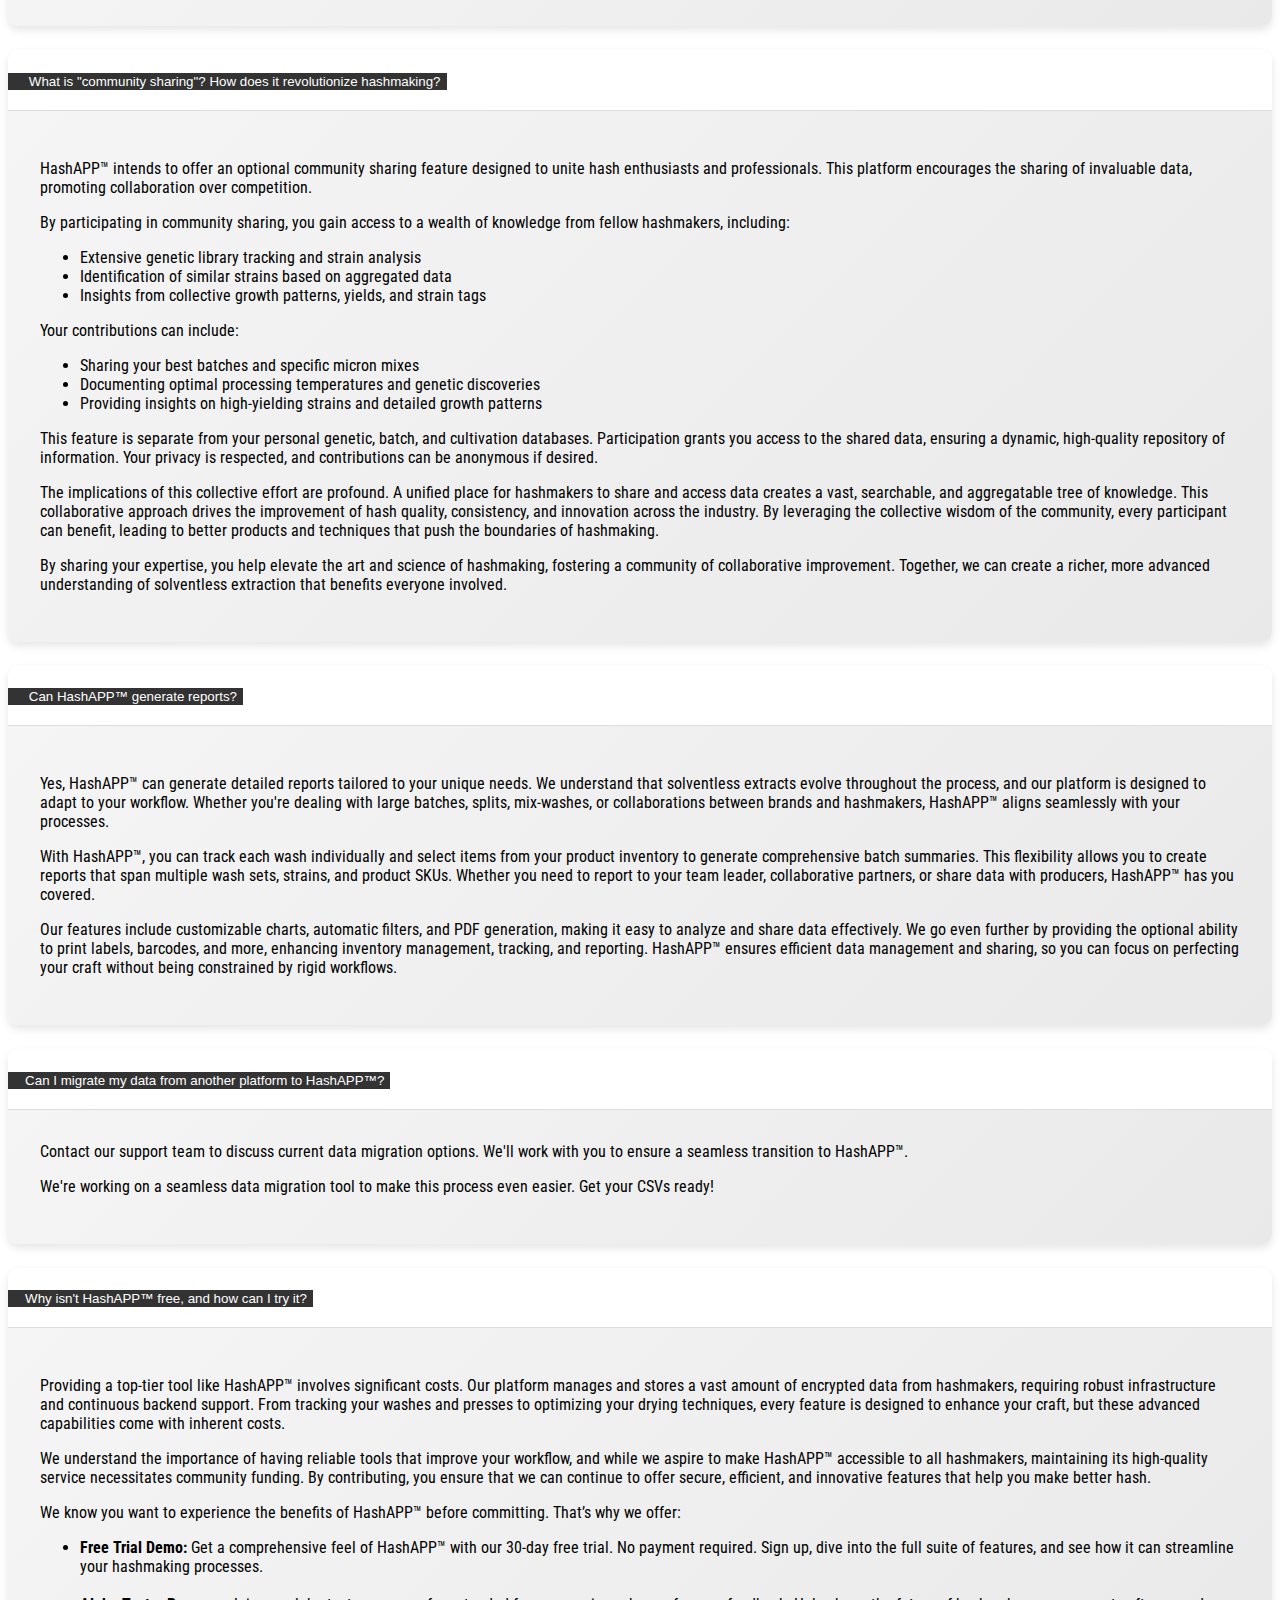
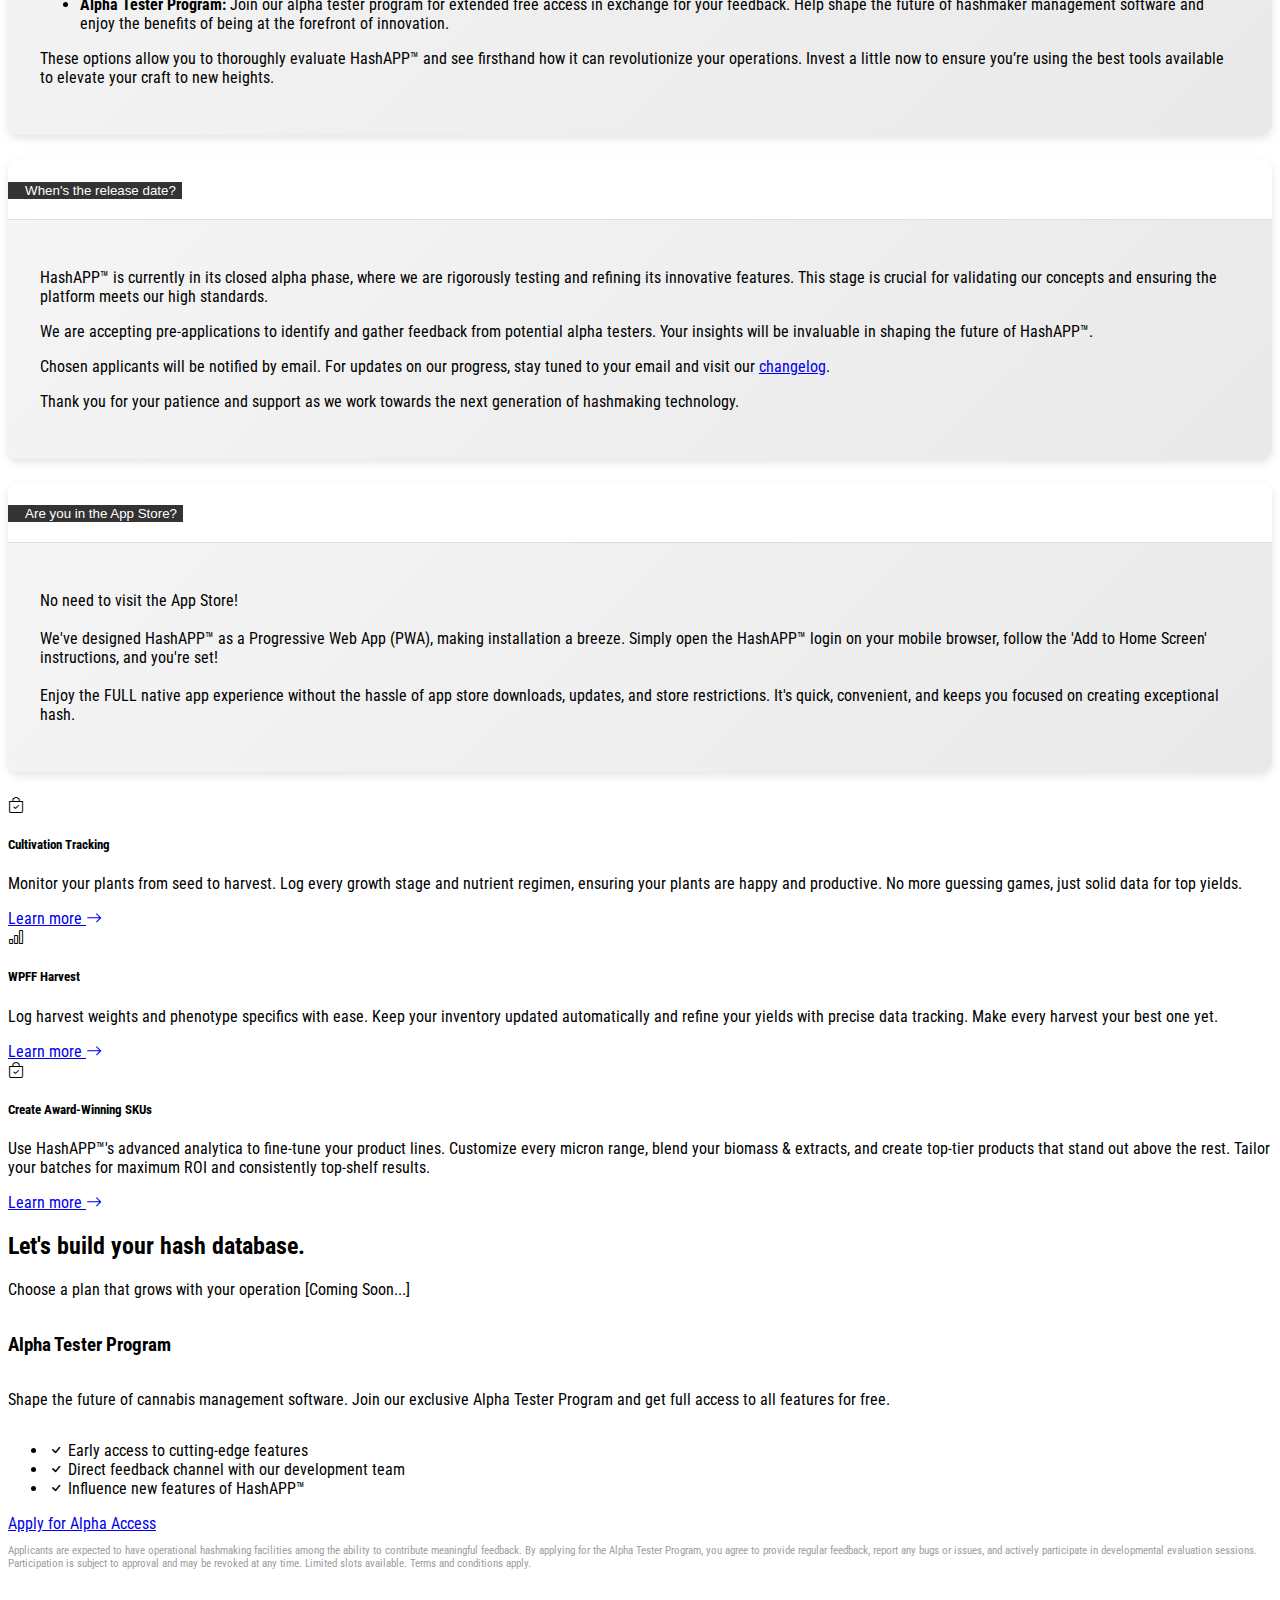
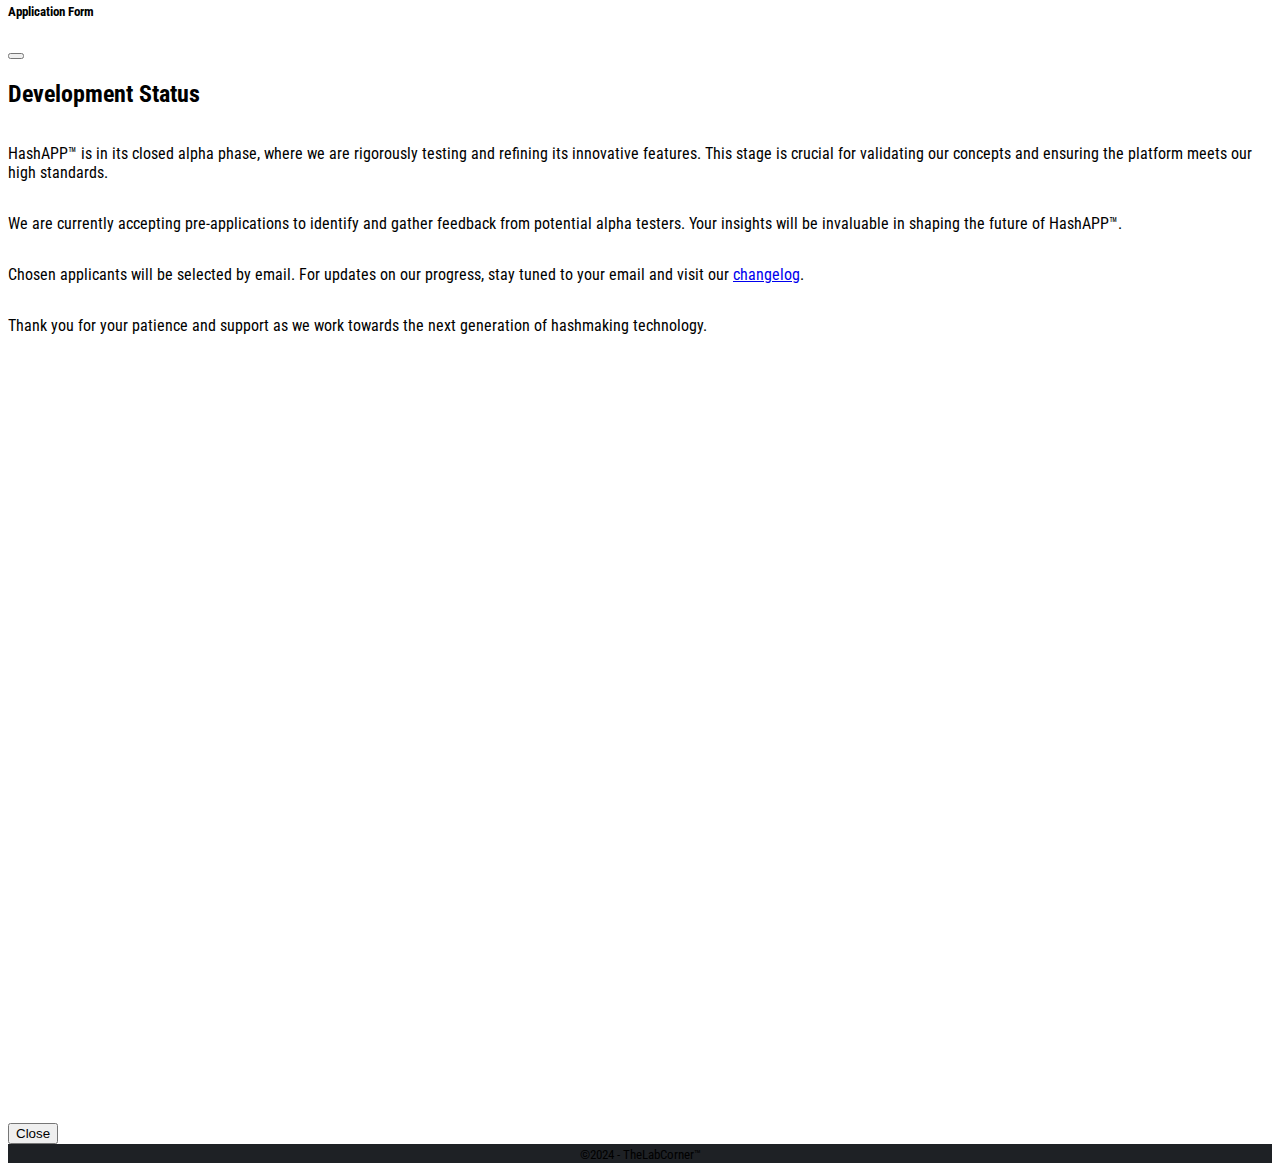
==== commit 2a1ea977: "v0.0.7.53a - WEB" ====
--- a/index.html
+++ b/index.html
@@ -632,15 +632,20 @@
                             <div class="accordion-item">
                                 <h3 class="accordion-header">
                                     <button class="accordion-button collapsed" type="button" data-bs-toggle="collapse" data-bs-target="#reportGeneration">
-                                        <i class="fas fa-ranking-star">&nbsp;&nbsp;&nbsp;</i> Can HashAPP&trade; generate reports?
+                                        <i class="fas fa-ranking-star">&nbsp;&nbsp;&nbsp;</i> Can HashAPP™ generate reports?
                                     </button>
                                 </h3>
                                 <div id="reportGeneration" class="accordion-collapse collapse">
                                     <div class="accordion-body">
-                                        Yes, HashAPP&trade; can generate detailed reports. With the increasing trend of "splits," mix-washes, and collaborations between brands and hashmakers, efficient data management and sharing are essential. One of our primary goals in creating HashAPP&trade; was to simplify data management. To support this, we've developed features like customizable charts, automatic filters, and even PDF generation, making it easy to analyze and share data effectively.
-                                    </div>
-                                </div>
-                            </div>
+                                        <p>Yes, HashAPP™ can generate detailed reports tailored to your unique needs. We understand that solventless extracts evolve throughout the process, and our platform is designed to adapt to your workflow. Whether you're dealing with large batches, splits, mix-washes, or collaborations between brands and hashmakers, HashAPP™ aligns seamlessly with your processes.</p>
+                                        <p>With HashAPP™, you can track each wash individually and select items from your product inventory to generate comprehensive batch summaries. This flexibility allows you to create reports that span multiple wash sets, strains, and product SKUs. Whether you need to report to your team leader, collaborative partners, or share data with producers, HashAPP™ has you covered.</p>
+                                        <p>Our features include customizable charts, automatic filters, and PDF generation, making it easy to analyze and share data effectively. We go even further by providing the optional ability to print labels, barcodes, and more, enhancing inventory management, tracking, and reporting. HashAPP™ ensures efficient data management and sharing, so you can focus on perfecting your craft without being constrained by rigid workflows.</p>
+                                    </div>
+                                </div>
+                            </div>
+
+
+
                             <div class="accordion-item">
                                 <h3 class="accordion-header">
                                     <button class="accordion-button collapsed" type="button" data-bs-toggle="collapse" data-bs-target="#dataMigration">
@@ -655,27 +660,28 @@
                                 </div>
                             </div>
 
-                                <div class="accordion-item">
-                                    <h3 class="accordion-header">
-                                        <button class="accordion-button collapsed" type="button" data-bs-toggle="collapse" data-bs-target="#pricingExplanation">
-                                            <i class="fas fa-money-bill">&nbsp;&nbsp;&nbsp;</i>Why isn't HashAPP™ free, and how can I try it?
-                                        </button>
-                                    </h3>
-                                    <div id="pricingExplanation" class="accordion-collapse collapse">
-                                        <div class="accordion-body">
-                                            <p>We know the value of your craft and the importance of having reliable tools to enhance it. Hosting and maintaining a platform like HashAPP™ comes with significant costs. Managing and storing the vast amount of encrypted data from our users requires robust infrastructure and continuous backend support. No website or database is free to host, and the complexity of ours only increases as we continue to provide more advanced features for our users.</p>
-                                            <p>While our vision is to make a version of HashAPP™ freely accessible to all hashmakers, maintaining top-notch server performance, secure and reliable databases, and continuous backend improvements come with unavoidable costs. The only way to ensure we can provide a high-quality and dependable service is through community funding. We hope you understand the necessity of these measures and agree that a small investment in such an essential tool is rightfully so.</p>
-
-                                            <p>We understand that you want to dip your toes in our hash pond before making a splash. That's why we offer:</p>
-                                            <ul>
-                                                <li><strong>Free Trial Demo:</strong> Dive into the full capabilities of HashAPP™ with our 30-day free trial. No payment required - just sign up and explore. Get a taste of the hashmaking magic!</li>
-                                                <br/>
-                                                <li><strong>Alpha Tester Program:</strong> For those eager to shape the future of hashmaker management software, our alpha tester program offers extended free access in exchange for your valuable feedback and insights. Be a pioneer in perfecting the hash experience!</li>
-                                            </ul>
-                                            <p>These options allow you to thoroughly evaluate HashAPP™ and see firsthand how it can revolutionize your hashmaking operations before making a financial commitment. Get a whiff of what’s in store, and see how HashAPP™ can elevate your craft to new highs.</p>
-                                        </div>
-                                    </div>
-                                </div>
+                            <div class="accordion-item">
+                                <h3 class="accordion-header">
+                                    <button class="accordion-button collapsed" type="button" data-bs-toggle="collapse" data-bs-target="#pricingExplanation">
+                                        <i class="fas fa-money-bill">&nbsp;&nbsp;&nbsp;</i>Why isn't HashAPP™ free, and how can I try it?
+                                    </button>
+                                </h3>
+                                <div id="pricingExplanation" class="accordion-collapse collapse">
+                                    <div class="accordion-body">
+                                        <p>Providing a top-tier tool like HashAPP™ involves significant costs. Our platform manages and stores a vast amount of encrypted data from hashmakers, requiring robust infrastructure and continuous backend support. From tracking your washes and presses to optimizing your drying techniques, every feature is designed to enhance your craft, but these advanced capabilities come with inherent costs.</p>
+                                        <p>We understand the importance of having reliable tools that improve your workflow, and while we aspire to make HashAPP™ accessible to all hashmakers, maintaining its high-quality service necessitates community funding. By contributing, you ensure that we can continue to offer secure, efficient, and innovative features that help you make better hash.</p>
+                                        <p>We know you want to experience the benefits of HashAPP™ before committing. That’s why we offer:</p>
+                                        <ul>
+                                            <li><strong>Free Trial Demo:</strong> Get a comprehensive feel of HashAPP™ with our 30-day free trial. No payment required. Sign up, dive into the full suite of features, and see how it can streamline your hashmaking processes.</li>
+                                            <br/>
+                                            <li><strong>Alpha Tester Program:</strong> Join our alpha tester program for extended free access in exchange for your feedback. Help shape the future of hashmaker management software and enjoy the benefits of being at the forefront of innovation.</li>
+                                        </ul>
+                                        <p>These options allow you to thoroughly evaluate HashAPP™ and see firsthand how it can revolutionize your operations. Invest a little now to ensure you’re using the best tools available to elevate your craft to new heights.</p>
+                                    </div>
+                                </div>
+                            </div>
+
+
 
                                 <div class="accordion-item">
                                     <h3 class="accordion-header">
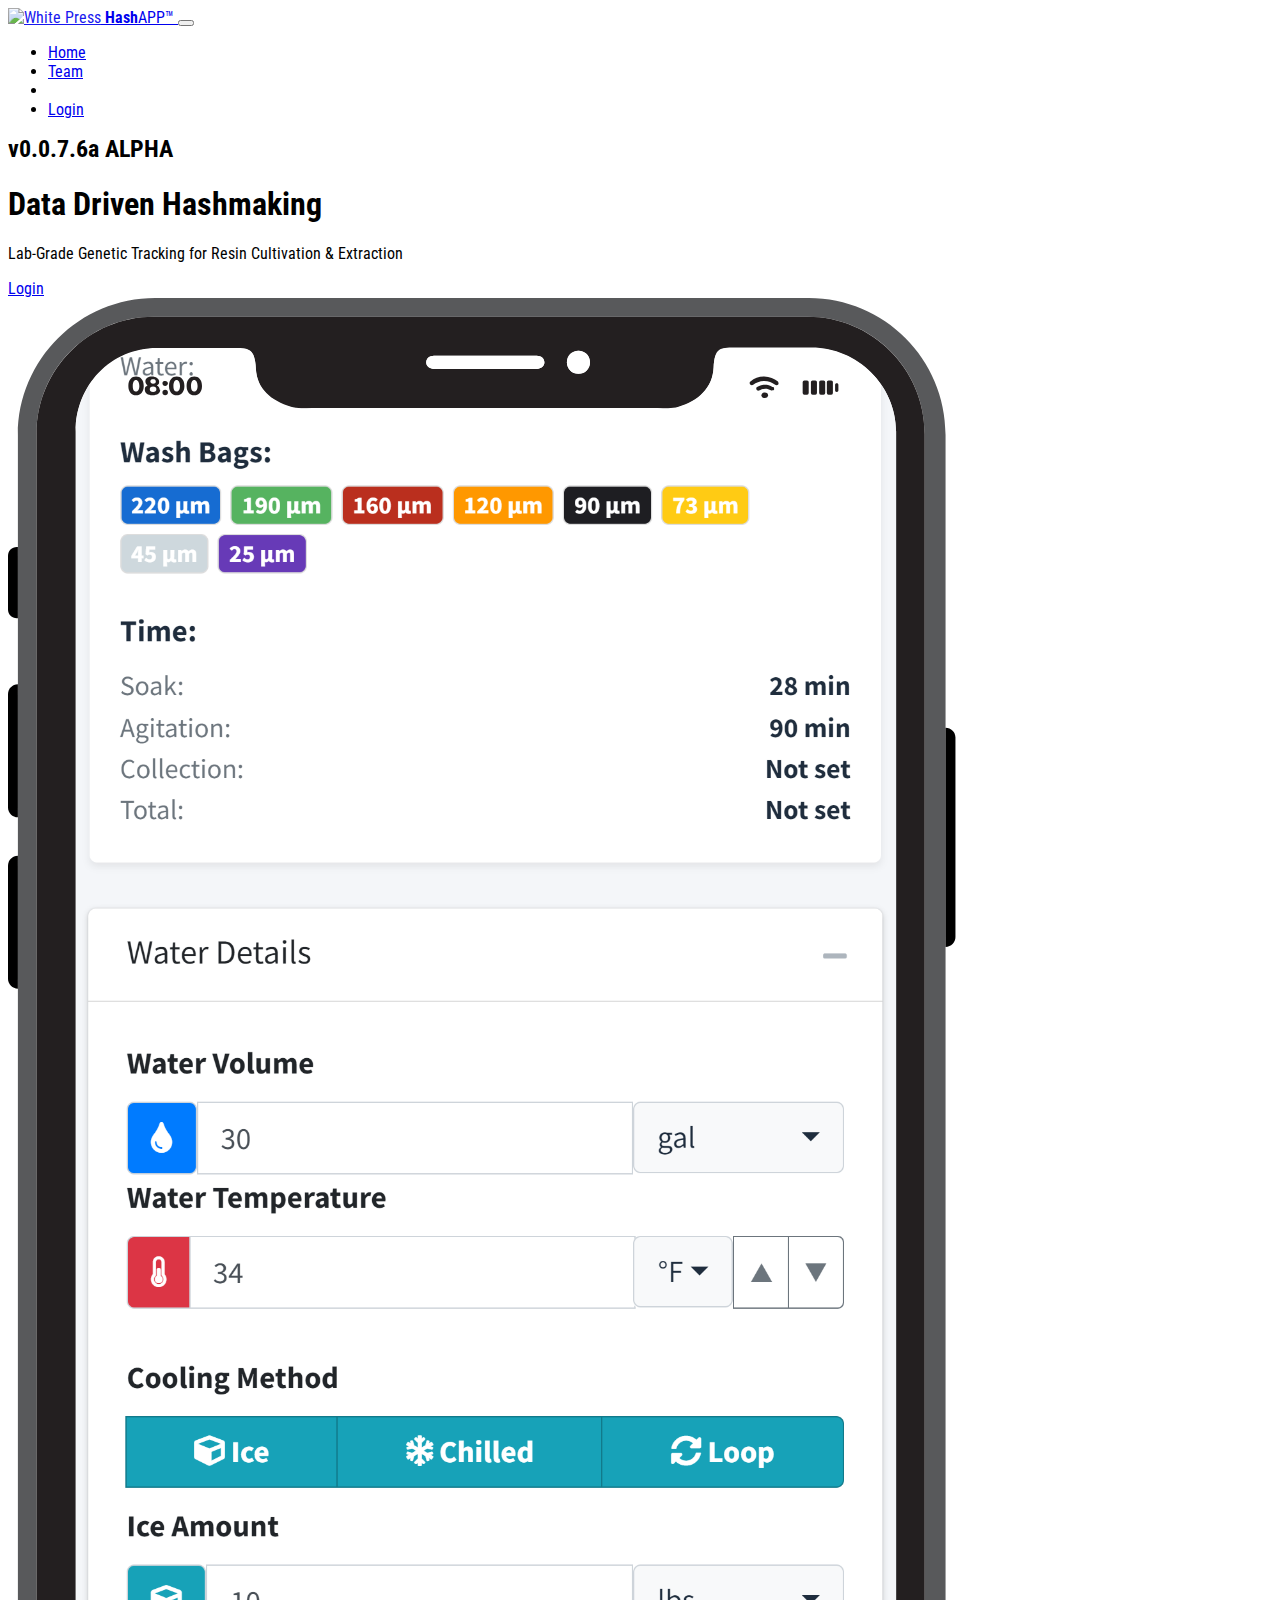
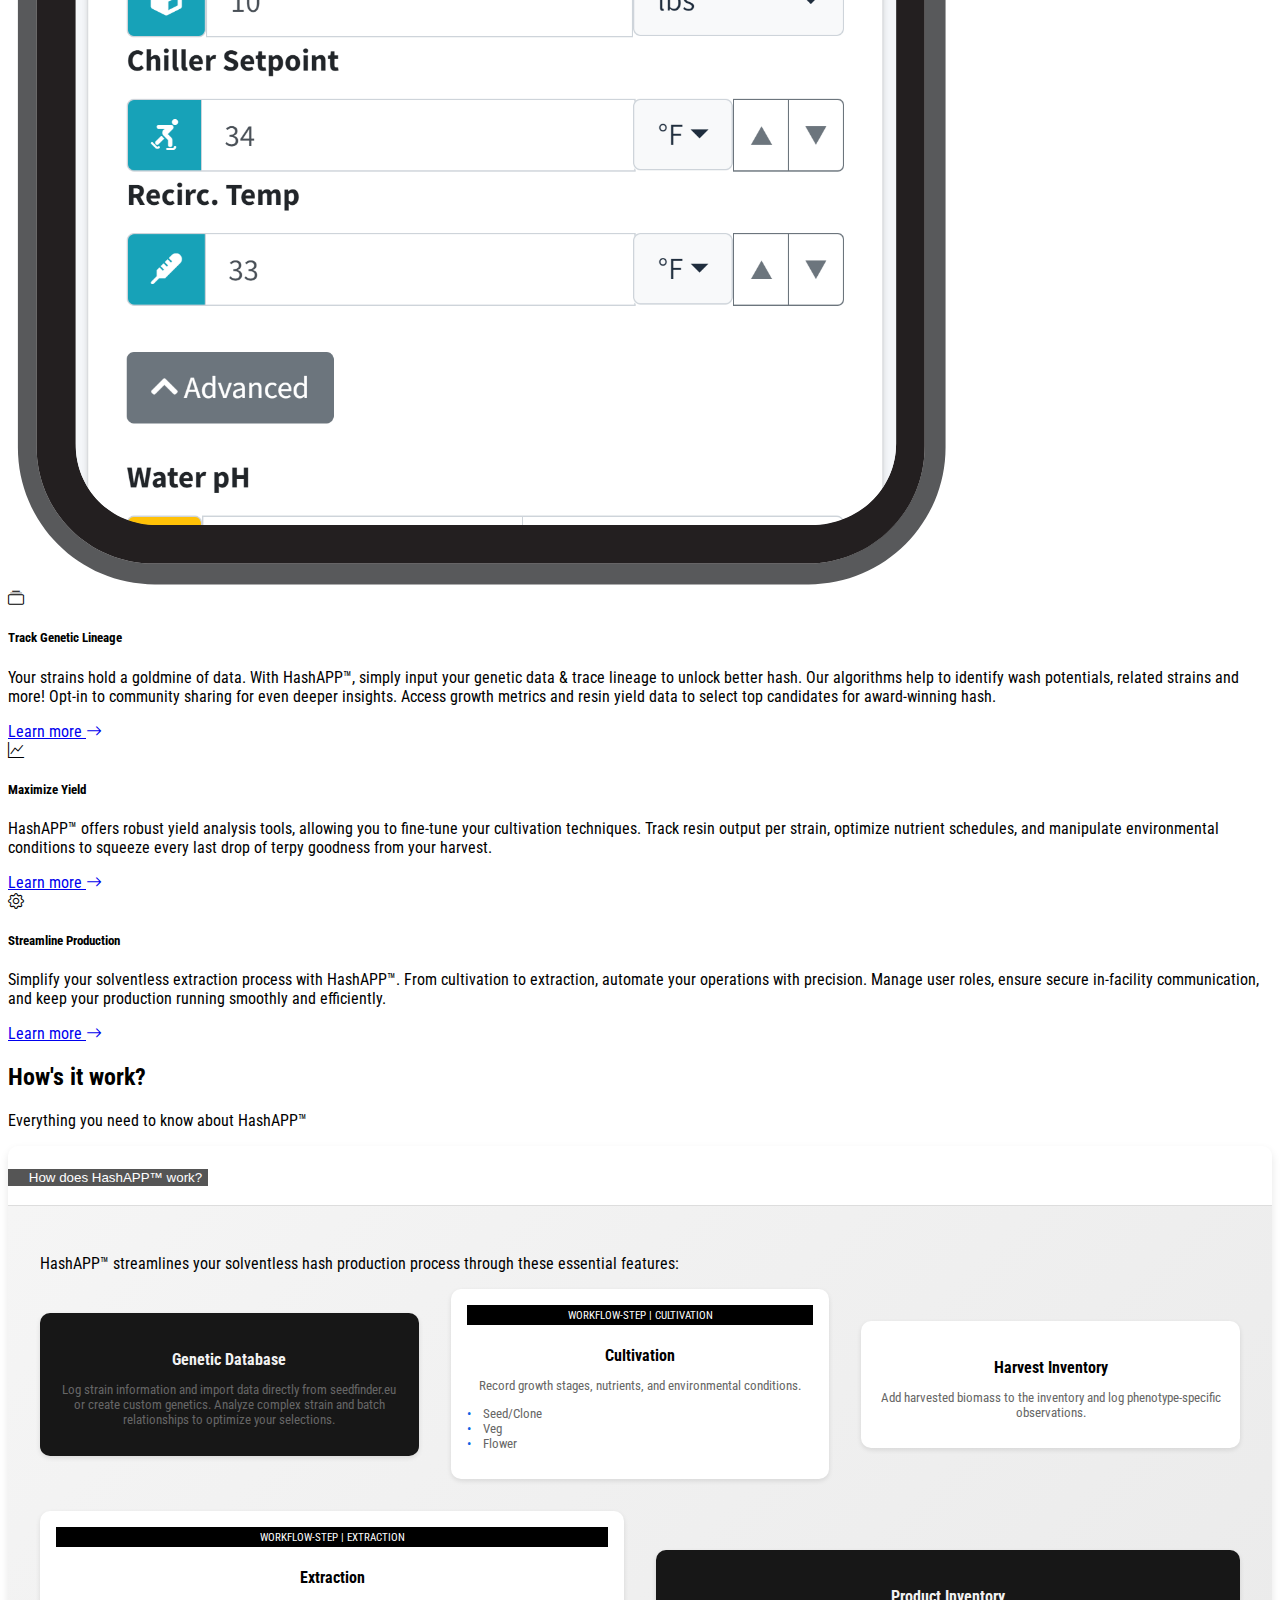
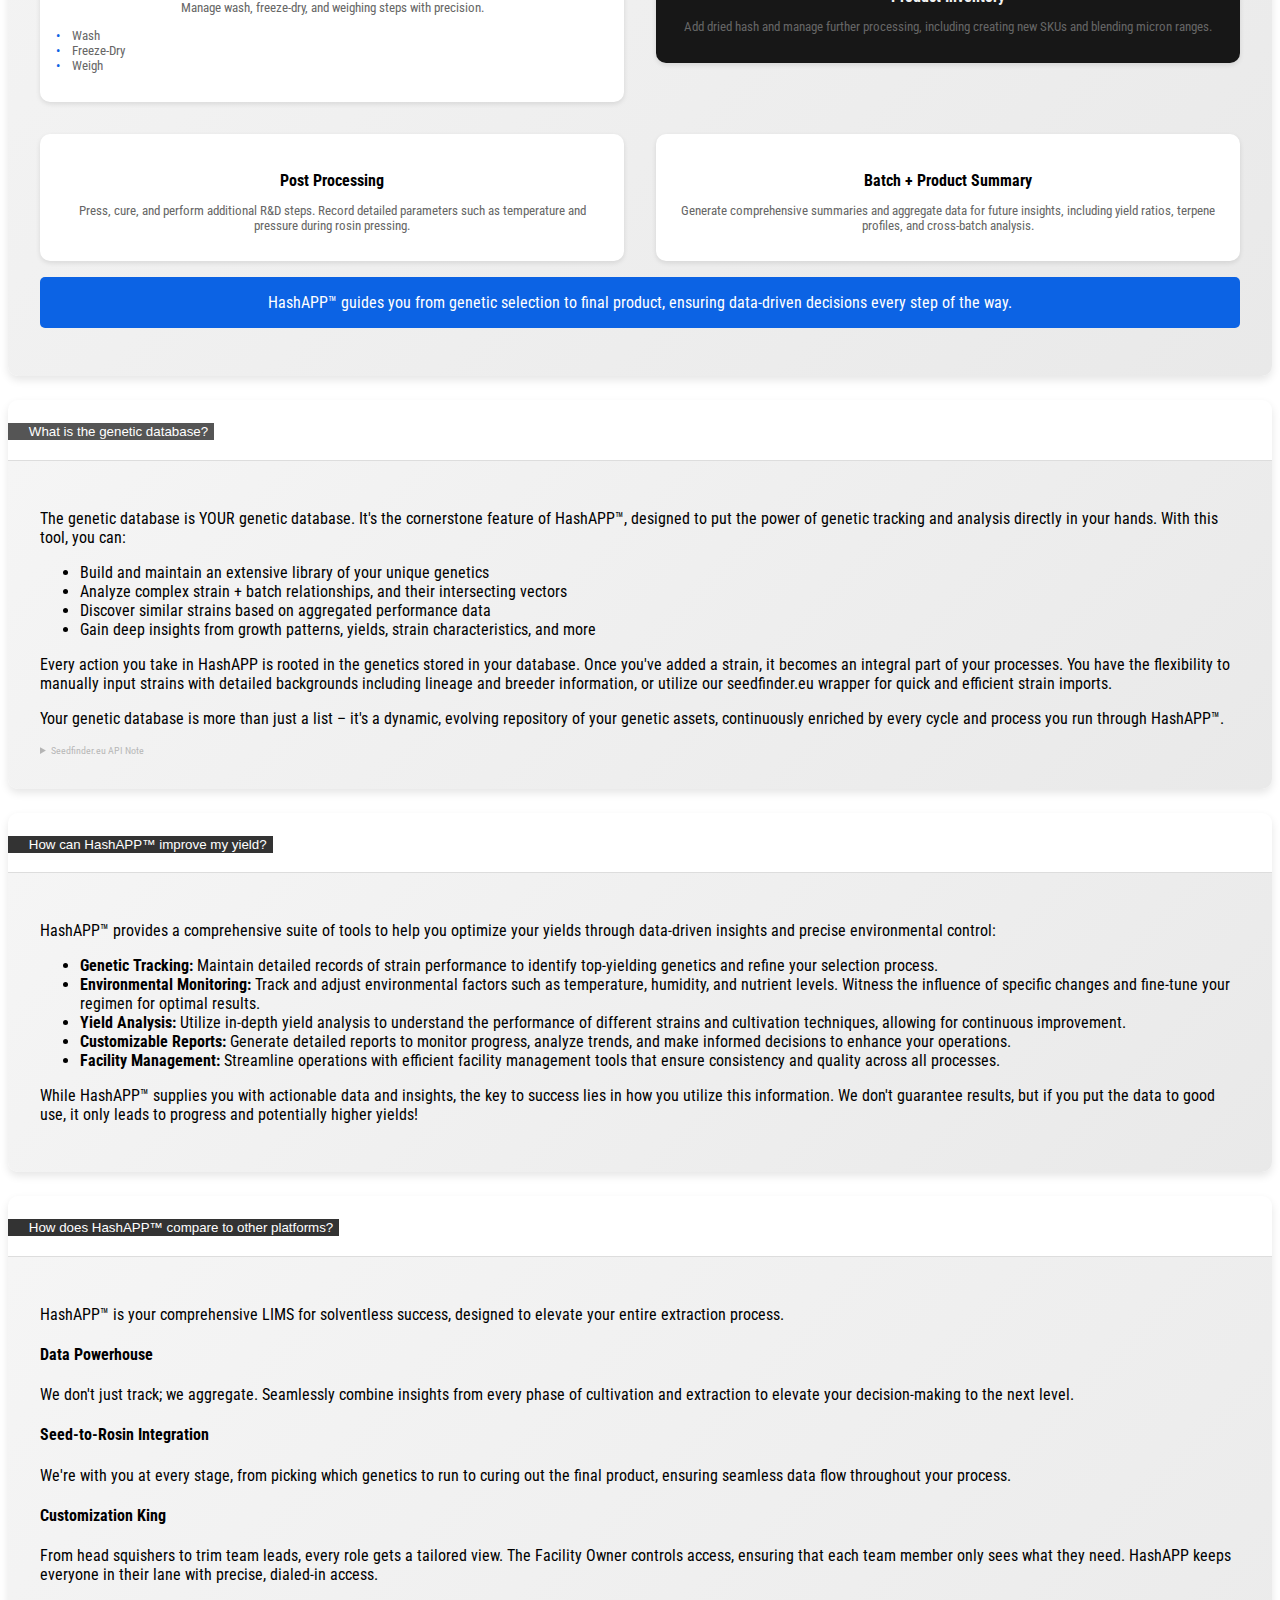
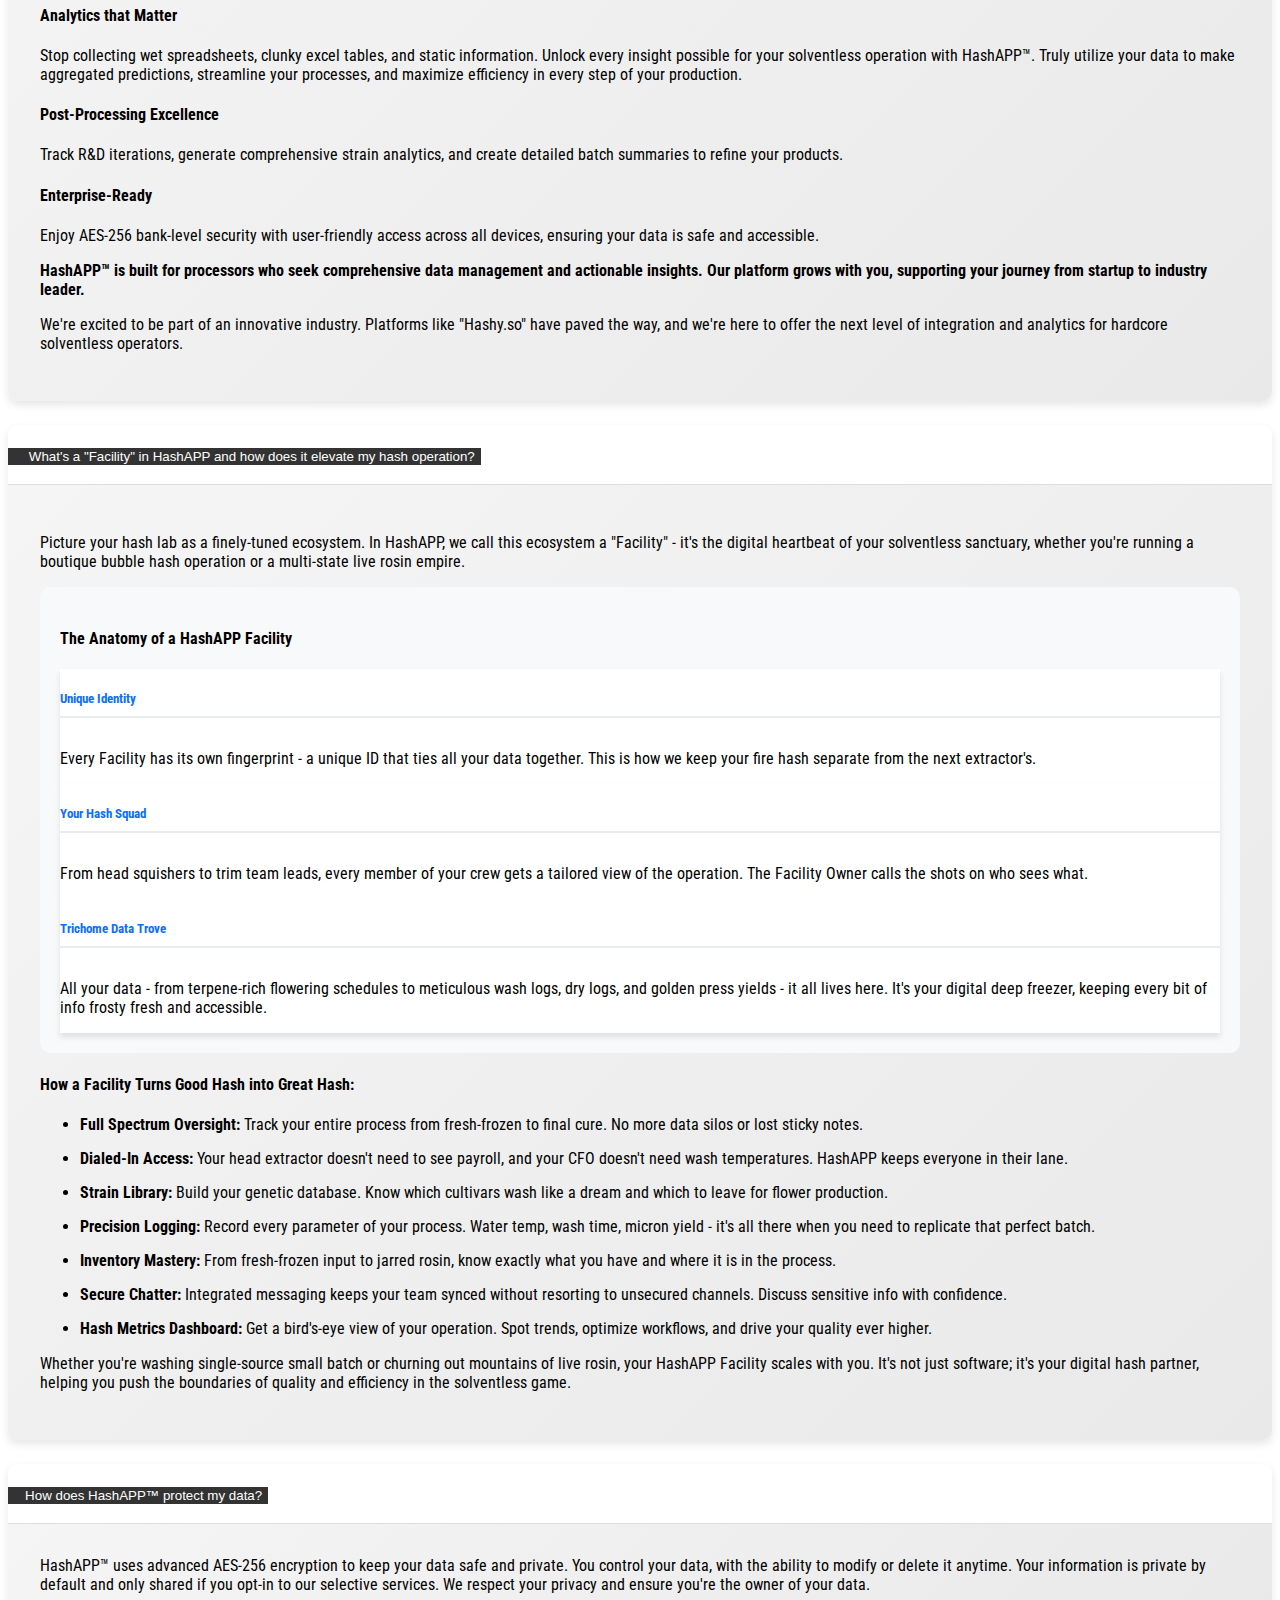
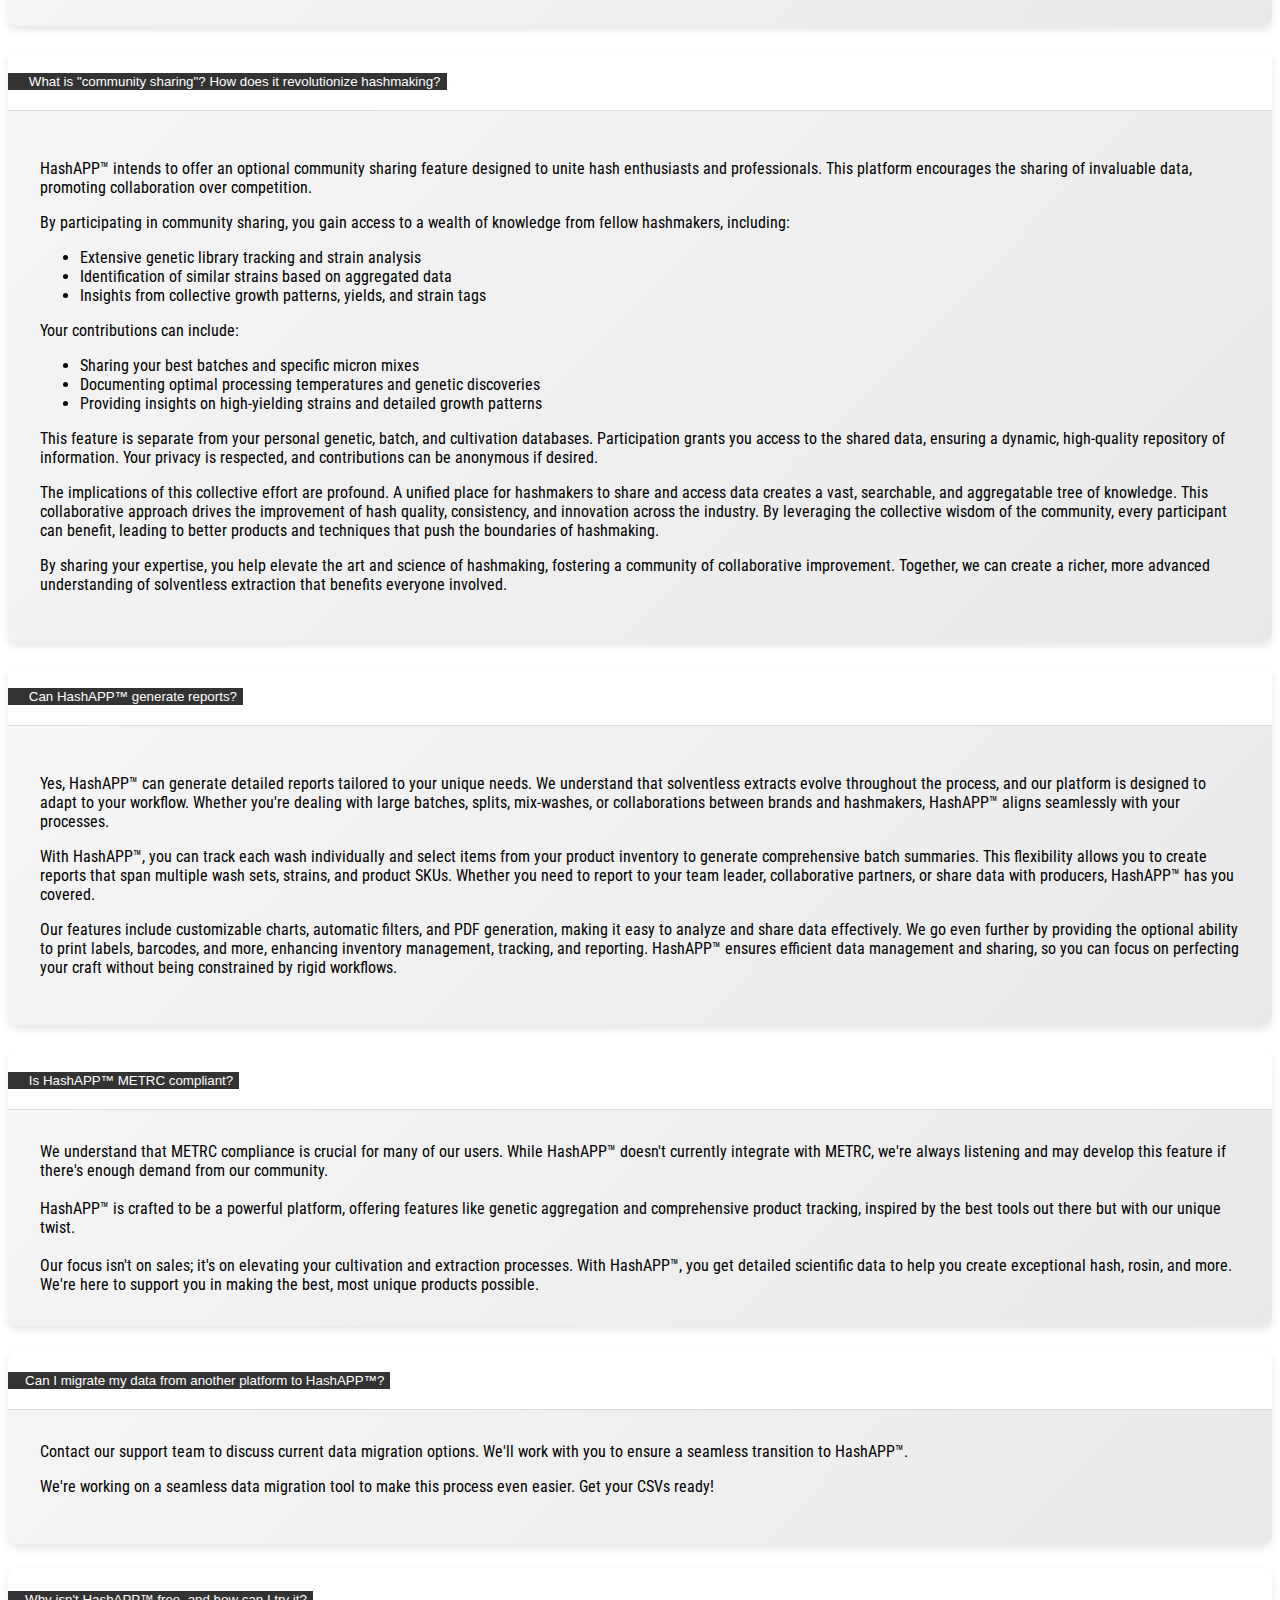
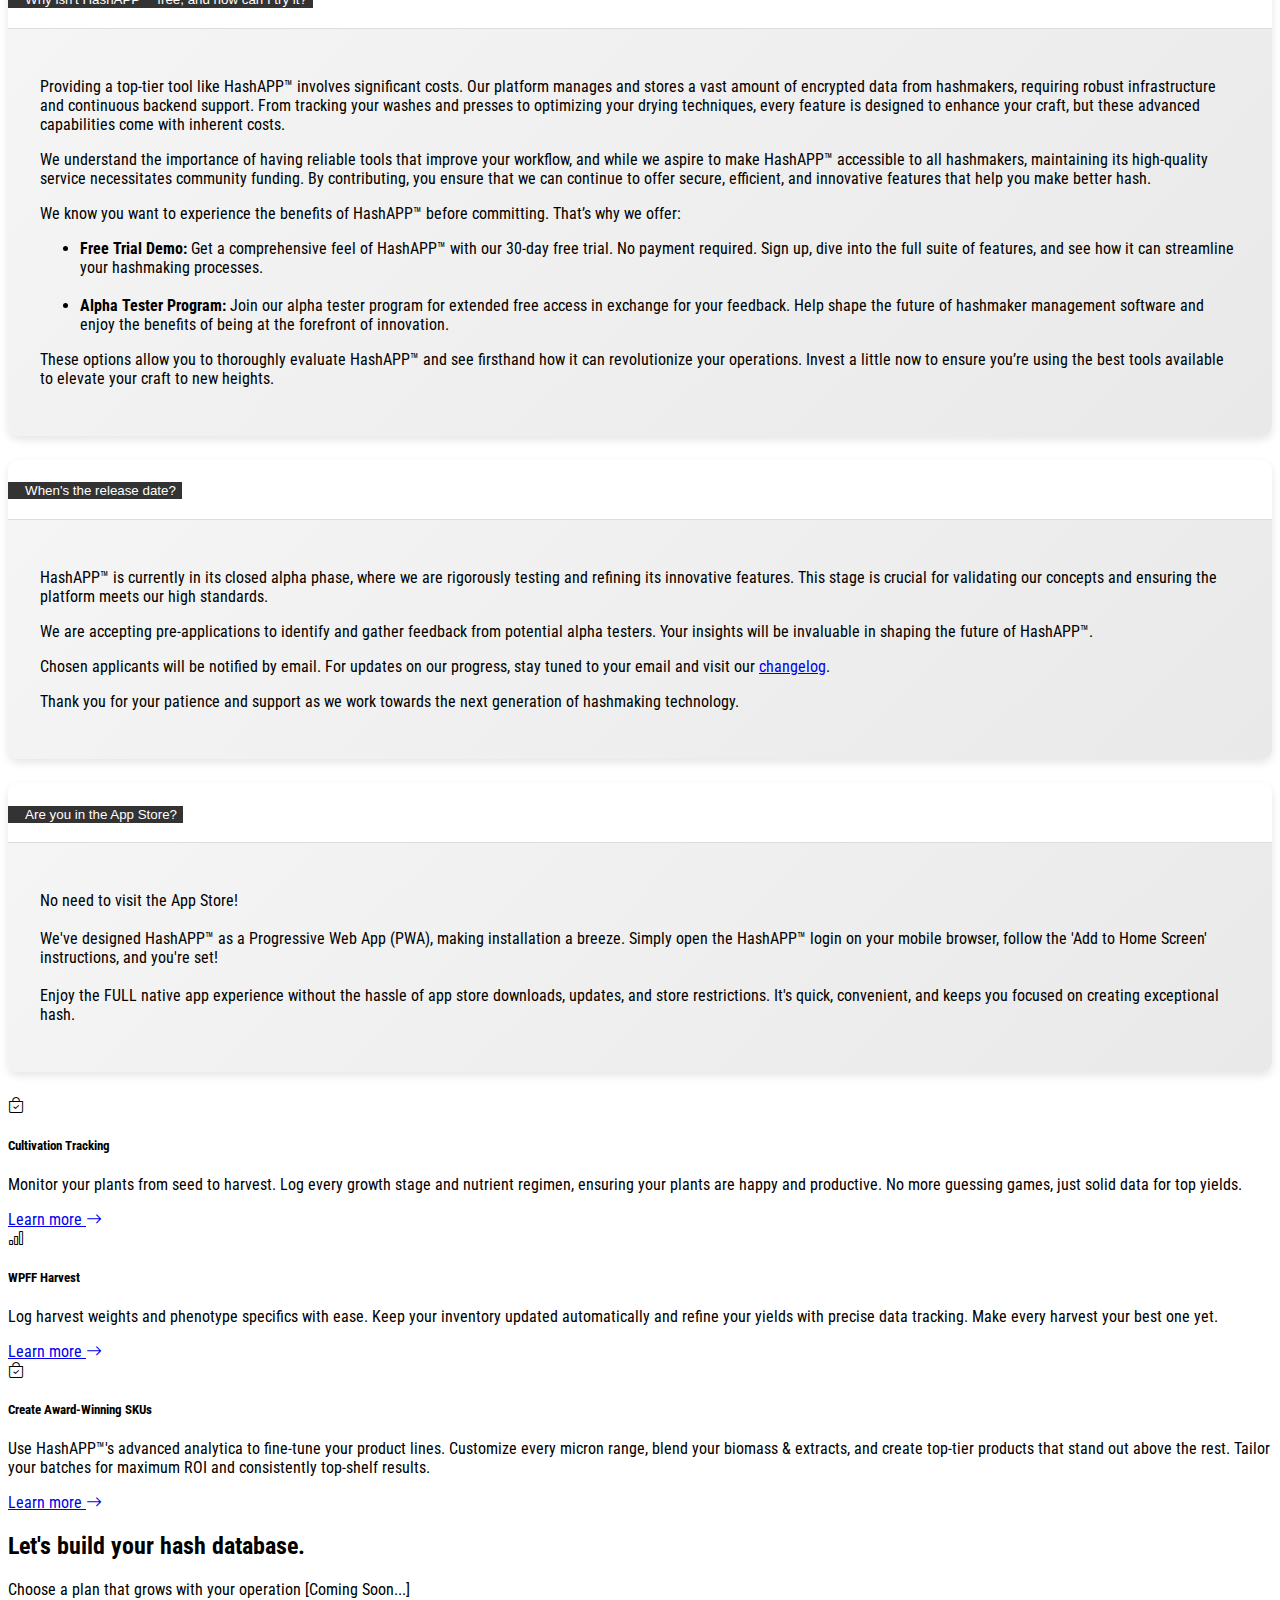
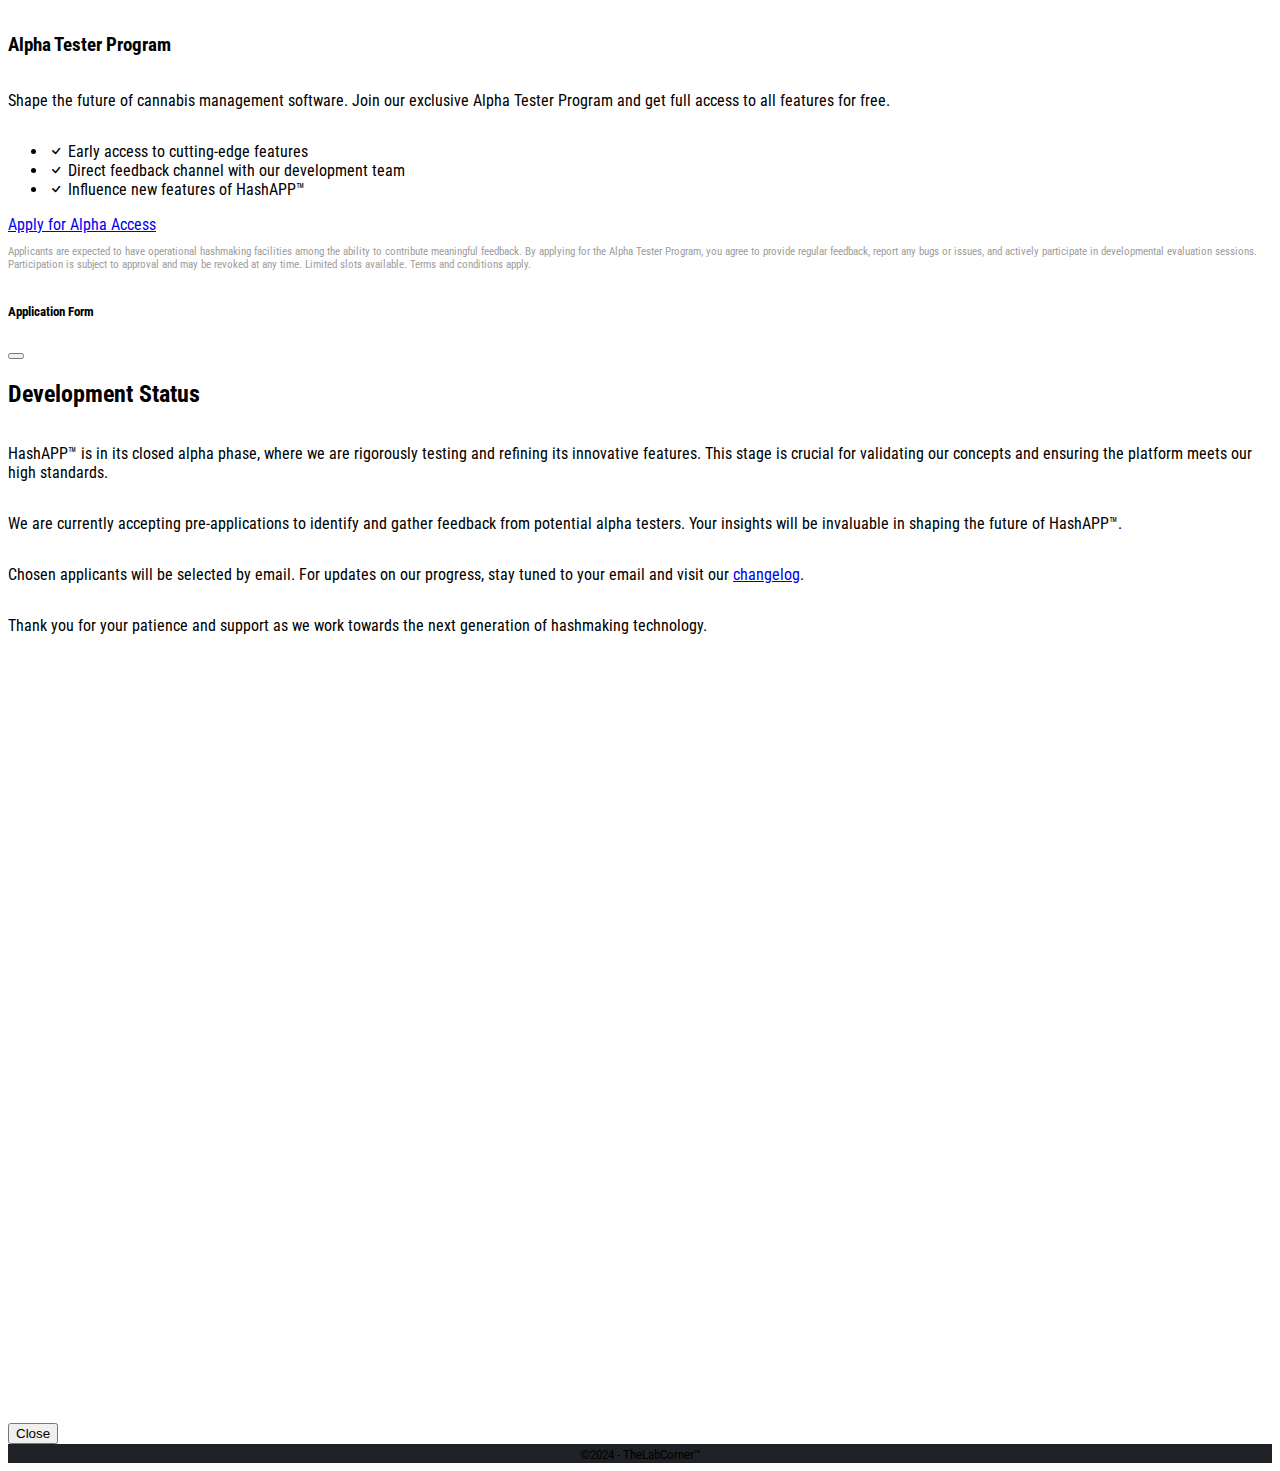
==== commit 186d3a28: "v0.0.7.6a - WEB" ====
--- a/index.html
+++ b/index.html
@@ -83,7 +83,7 @@
             <div class="container px-5">
                 <div class="row gx-5 justify-content-center justify-content-lg-end">
                     <div class="col-12 col-lg-6 text-center text-lg-start">
-                        <h1 class="display-6 lead text-white-50 mb-2" style="font-size: 1.5rem">v0.0.7.53a <span class="badge bg-primary">ALPHA</span></h1>
+                        <h1 class="display-6 lead text-white-50 mb-2" style="font-size: 1.5rem">v0.0.7.6a <span class="badge bg-primary">ALPHA</span></h1>
                         <h1 class="display-6 fw-bolder text-white mb-2">Data Driven Hashmaking</h1>
                         <p class="lead text-white-50 mb-4">Lab-Grade Genetic Tracking for Resin Cultivation & Extraction</p>
                         <div class="d-grid gap-3 d-sm-flex justify-content-center justify-content-lg-start">
@@ -643,6 +643,25 @@
                                     </div>
                                 </div>
                             </div>
+
+                            <div class="accordion-item">
+                                <h3 class="accordion-header">
+                                    <button class="accordion-button collapsed" type="button" data-bs-toggle="collapse" data-bs-target="#metrc">
+                                        <i class="fas fa-building-shield">&nbsp;&nbsp;&nbsp;</i> Is HashAPP™ METRC compliant?
+                                    </button>
+                                </h3>
+                                <div id="metrc" class="accordion-collapse collapse">
+                                    <div class="accordion-body">
+                                        We understand that METRC compliance is crucial for many of our users. While HashAPP™ doesn't currently integrate with METRC, we're always listening and may develop this feature if there's enough demand from our community.
+                                        <br><br>
+                                        HashAPP™ is crafted to be a powerful platform, offering features like genetic aggregation and comprehensive product tracking, inspired by the best tools out there but with our unique twist.
+                                        <br><br>
+                                        Our focus isn't on sales; it's on elevating your cultivation and extraction processes. With HashAPP™, you get detailed scientific data to help you create exceptional hash, rosin, and more. We're here to support you in making the best, most unique products possible.
+                                    </div>
+                                </div>
+                            </div>
+
+
 
 
 
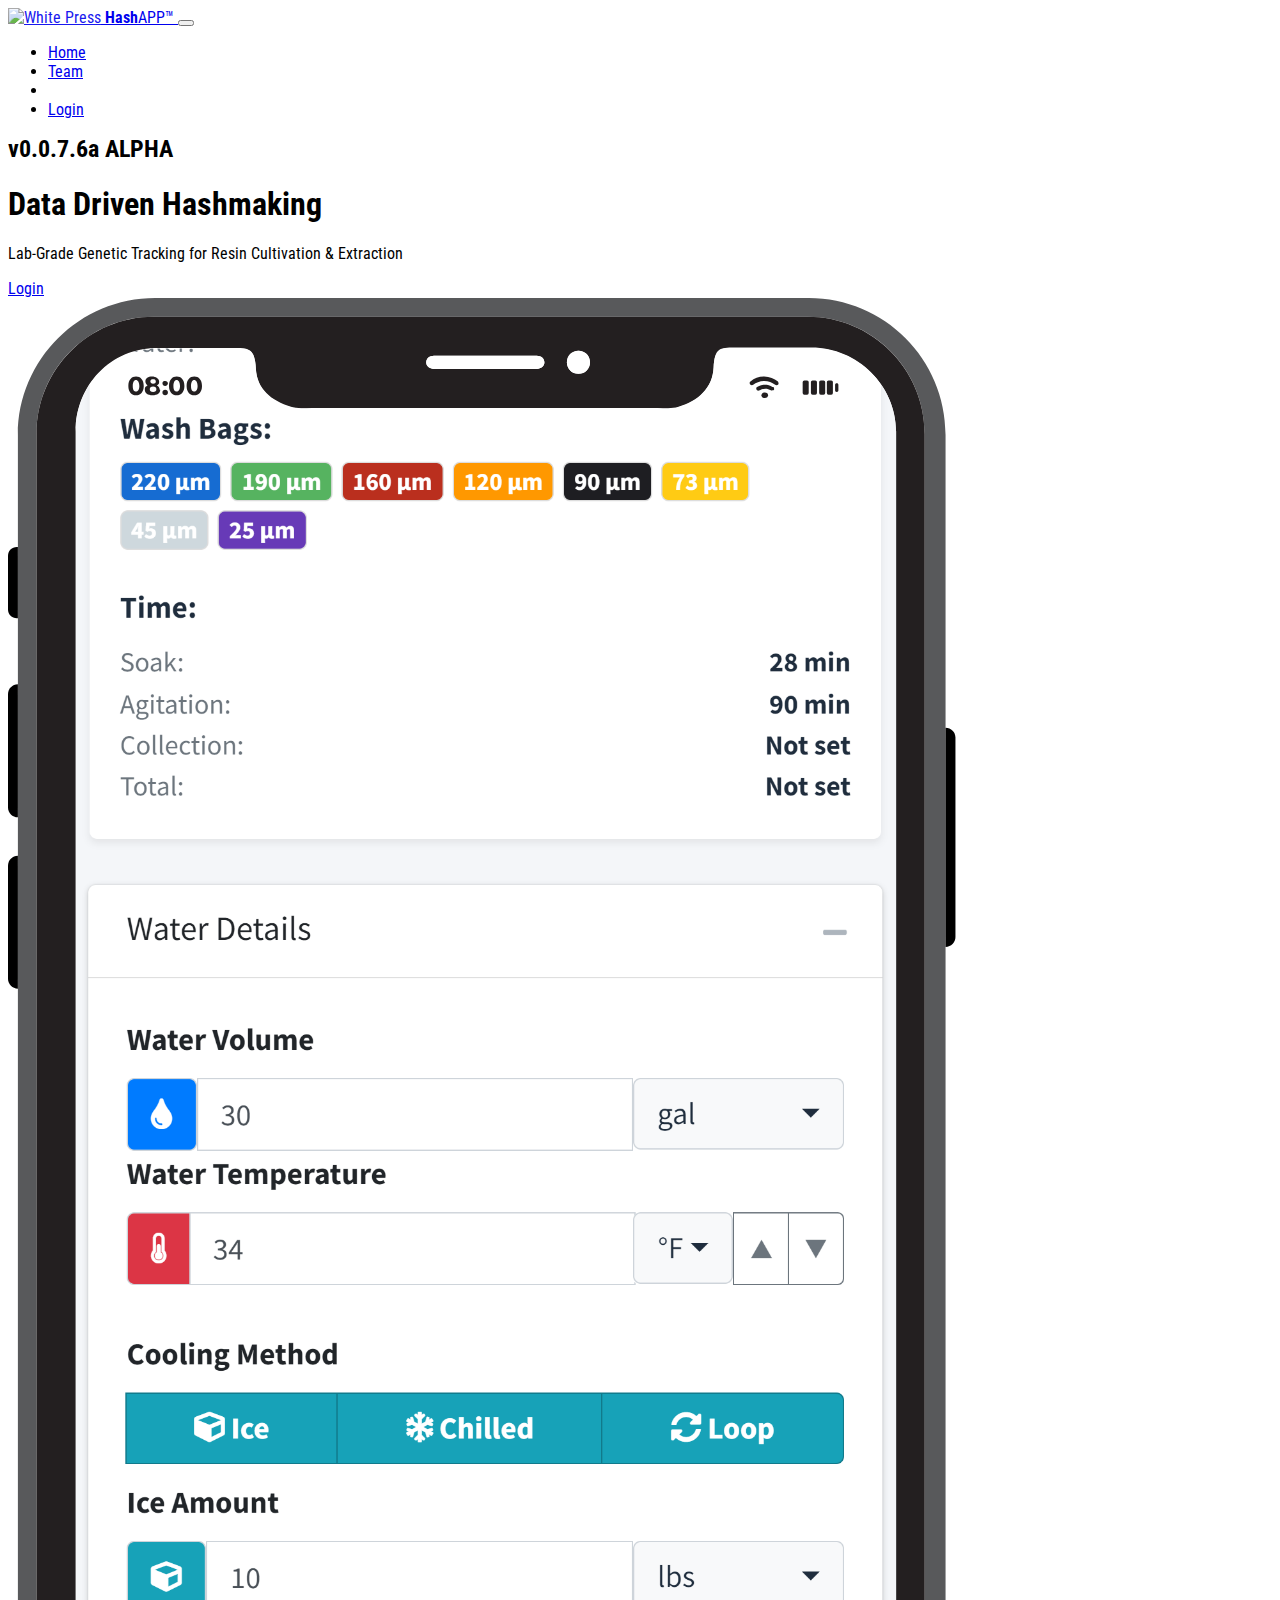
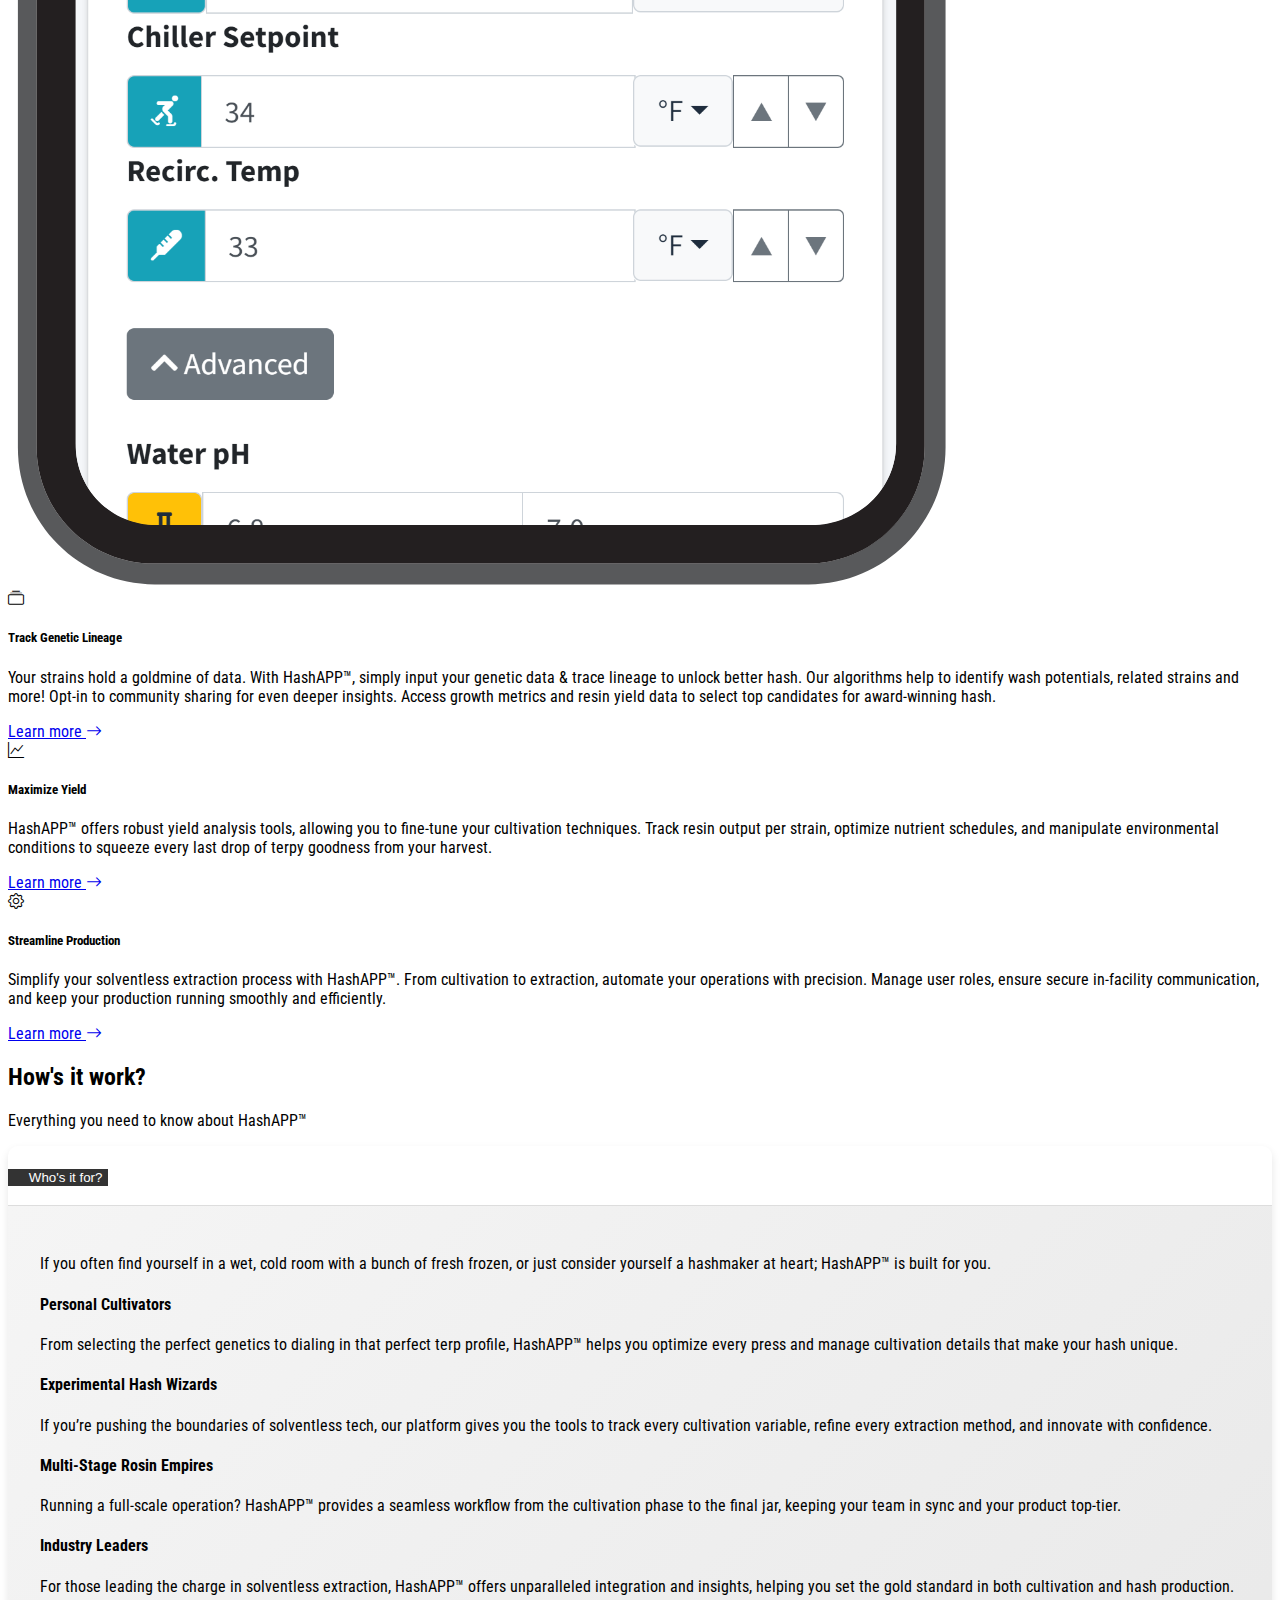
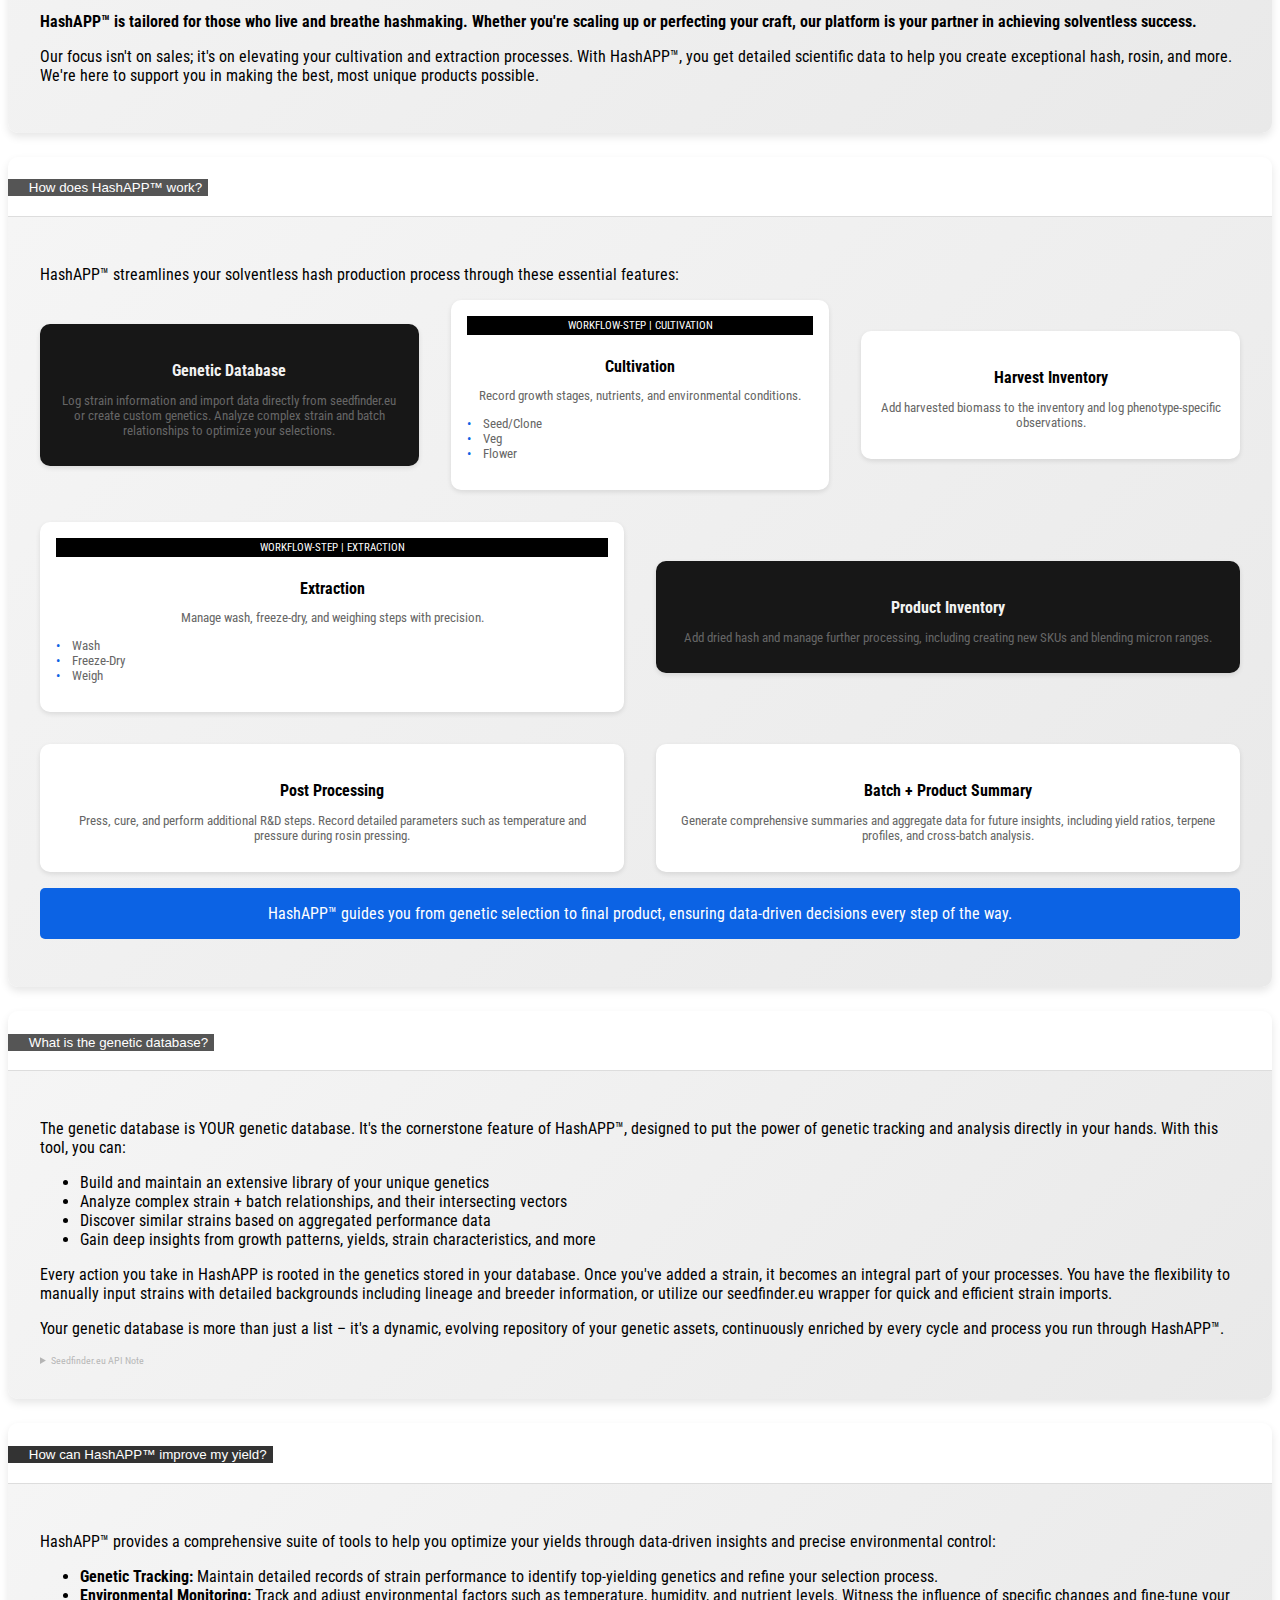
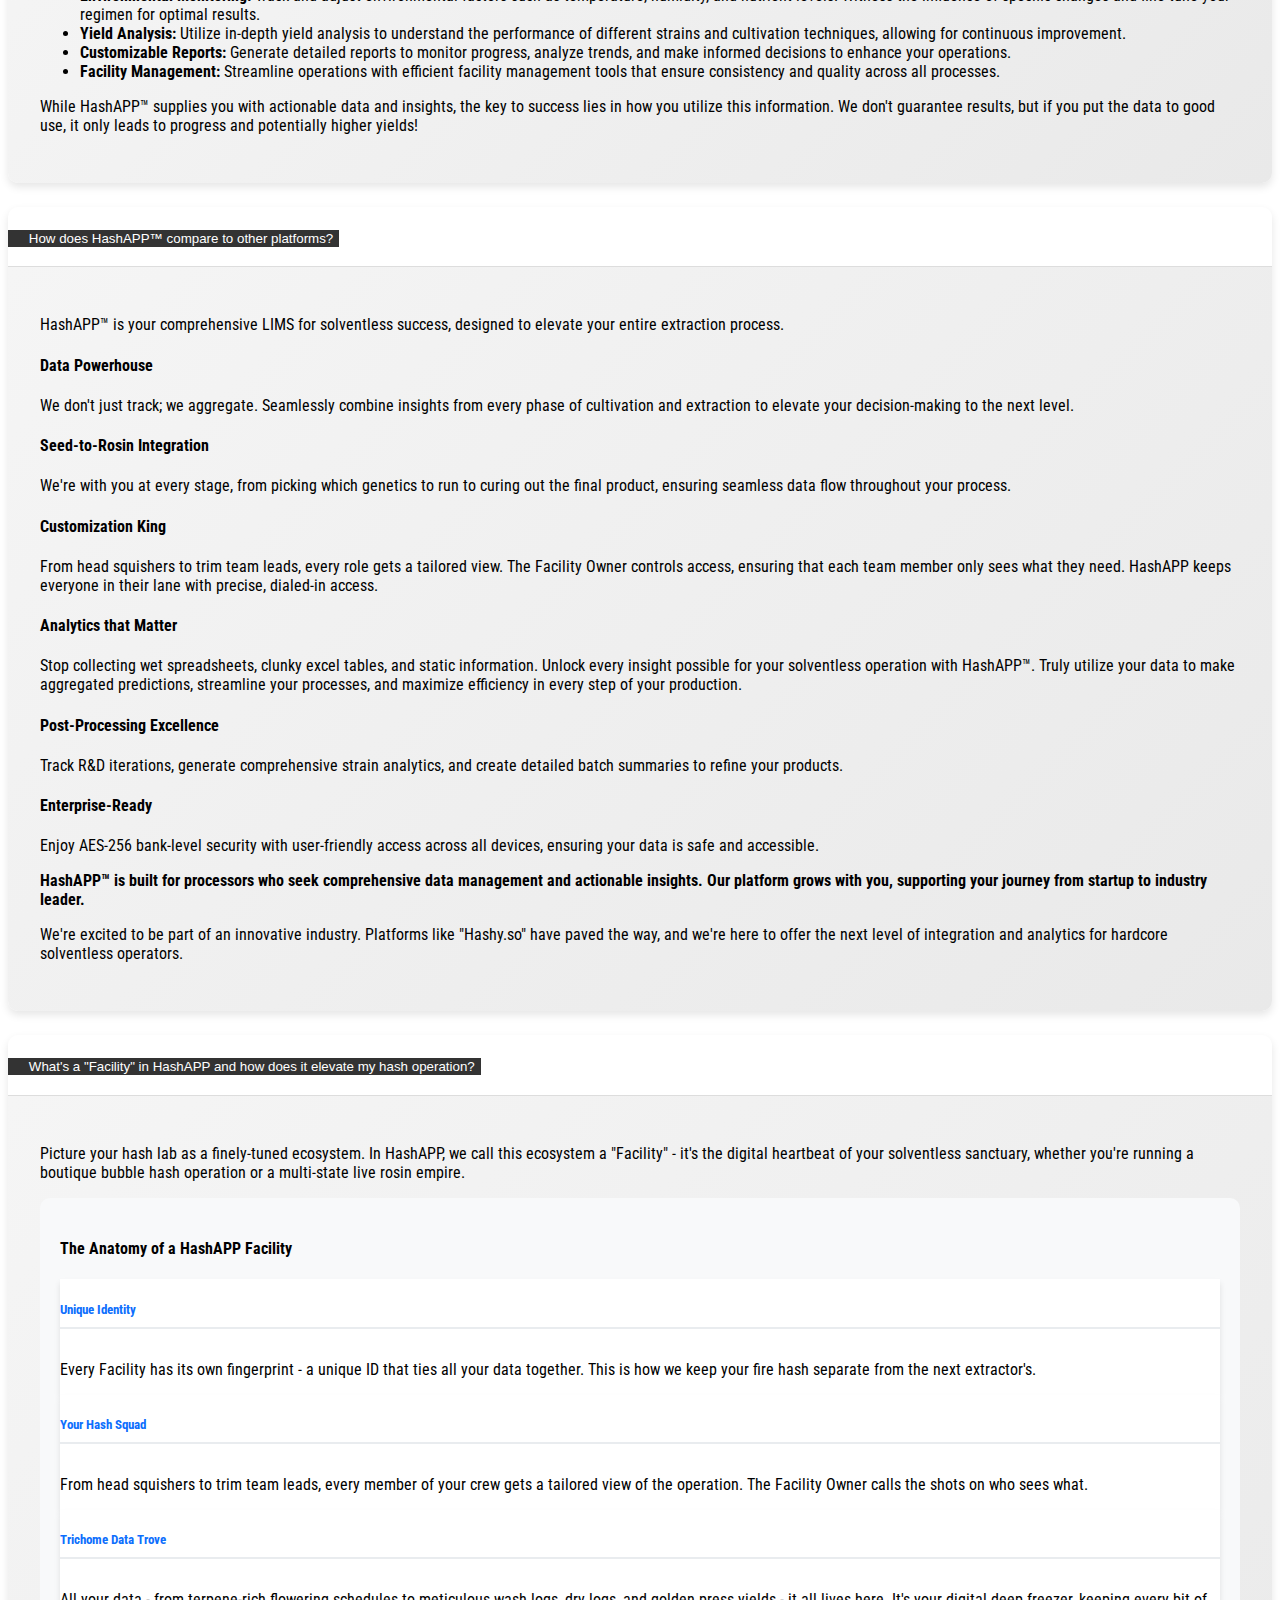
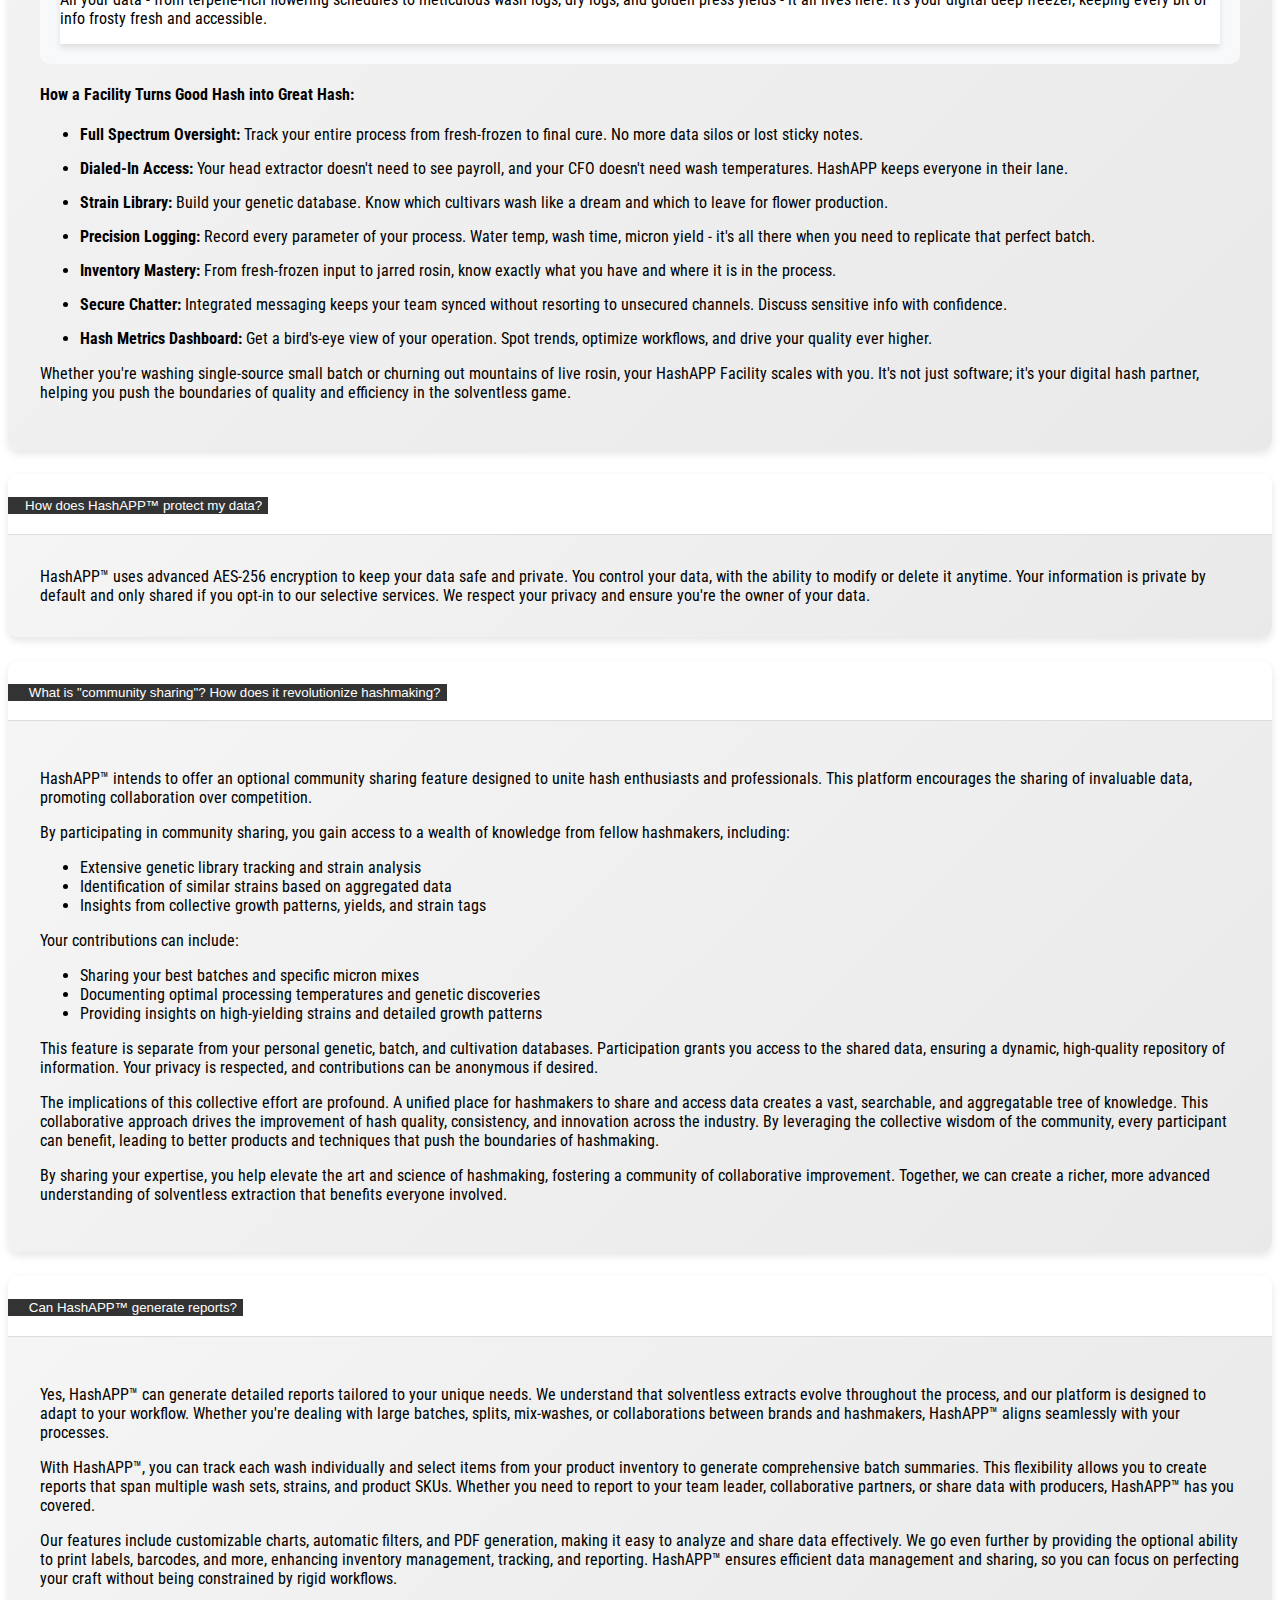
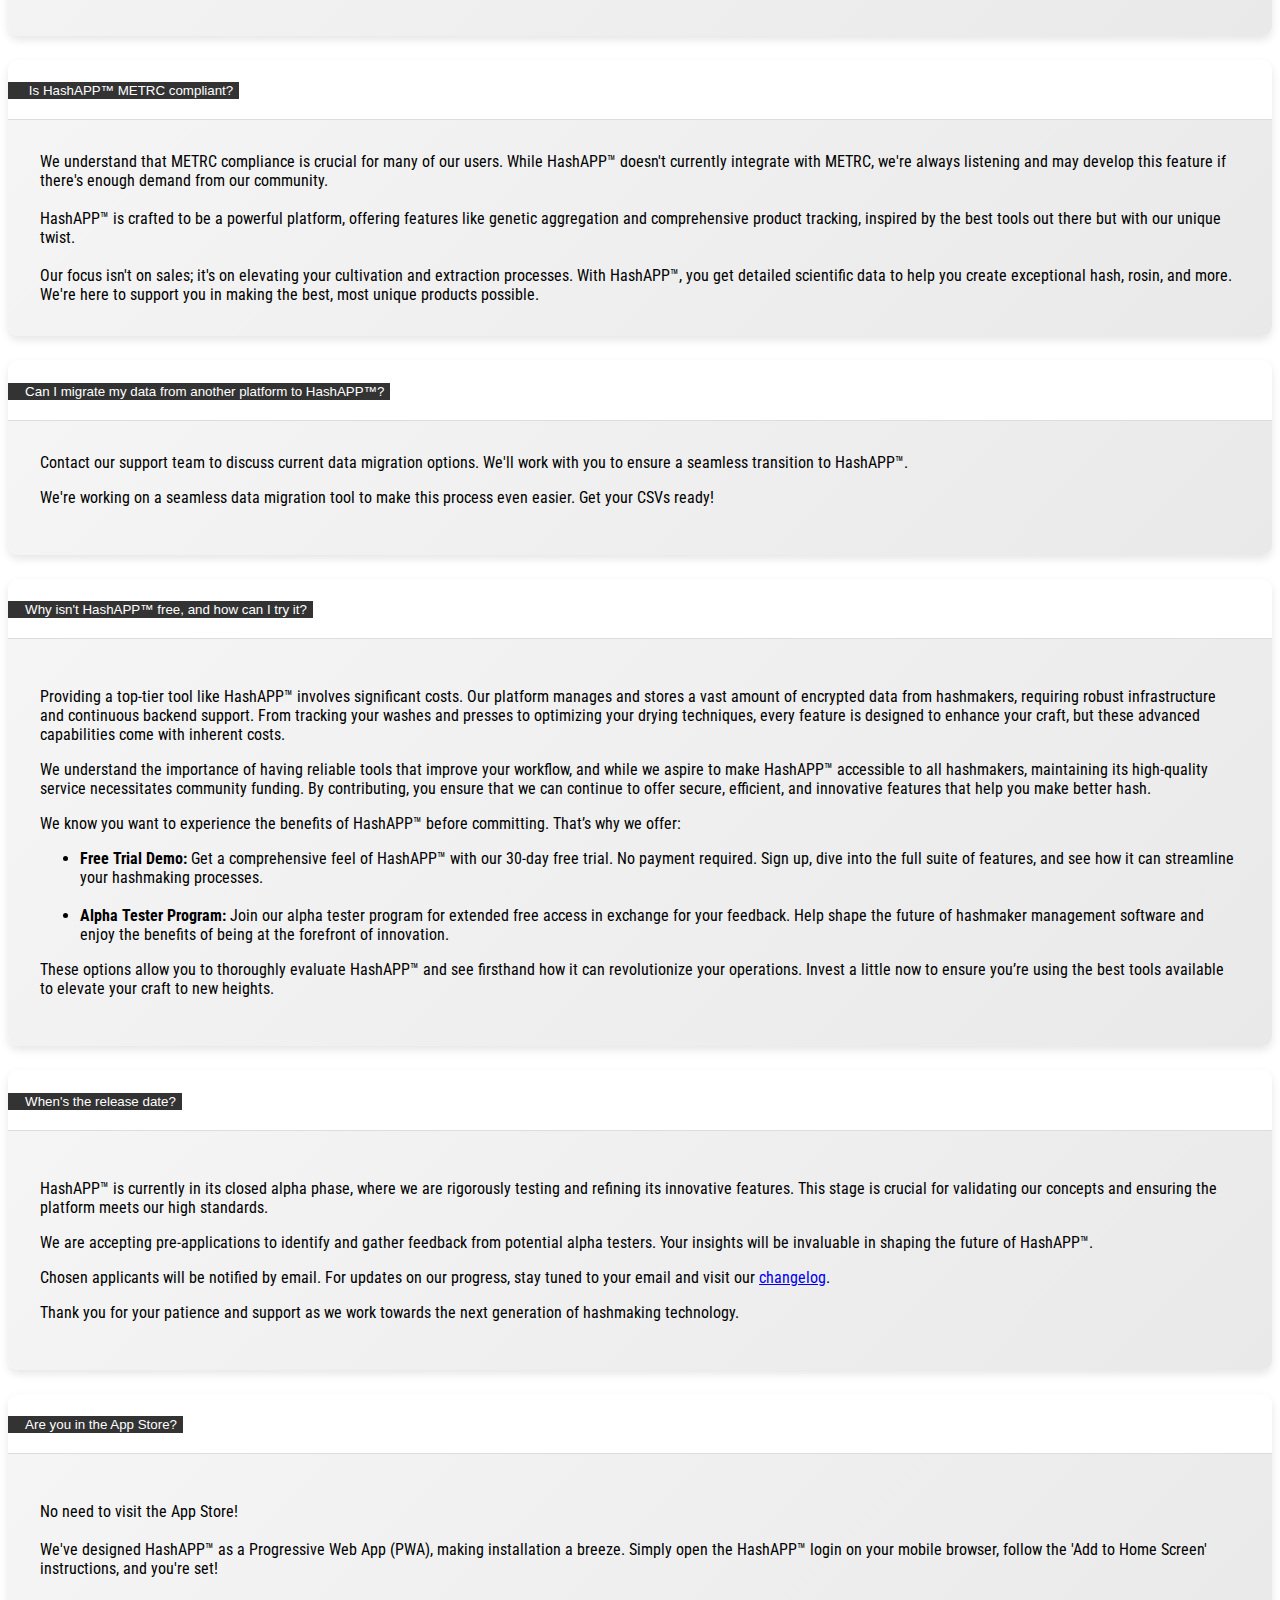
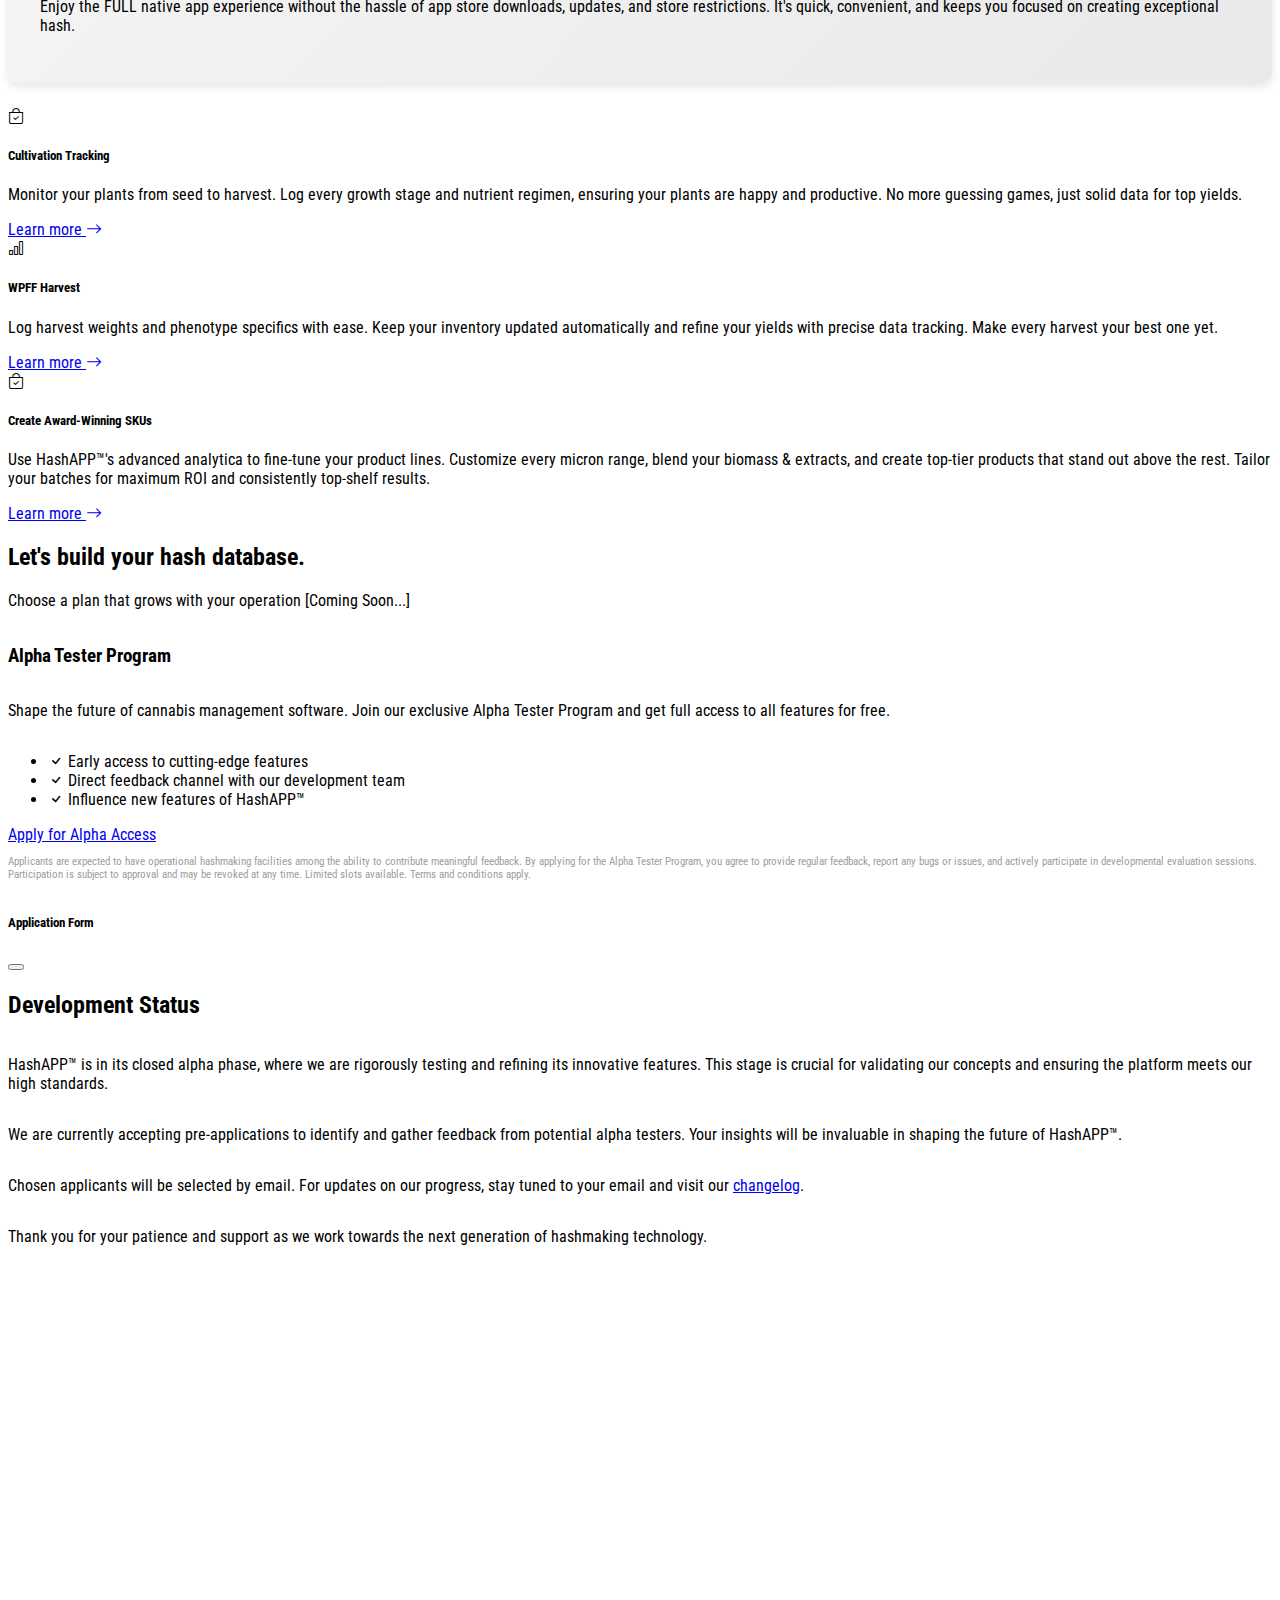
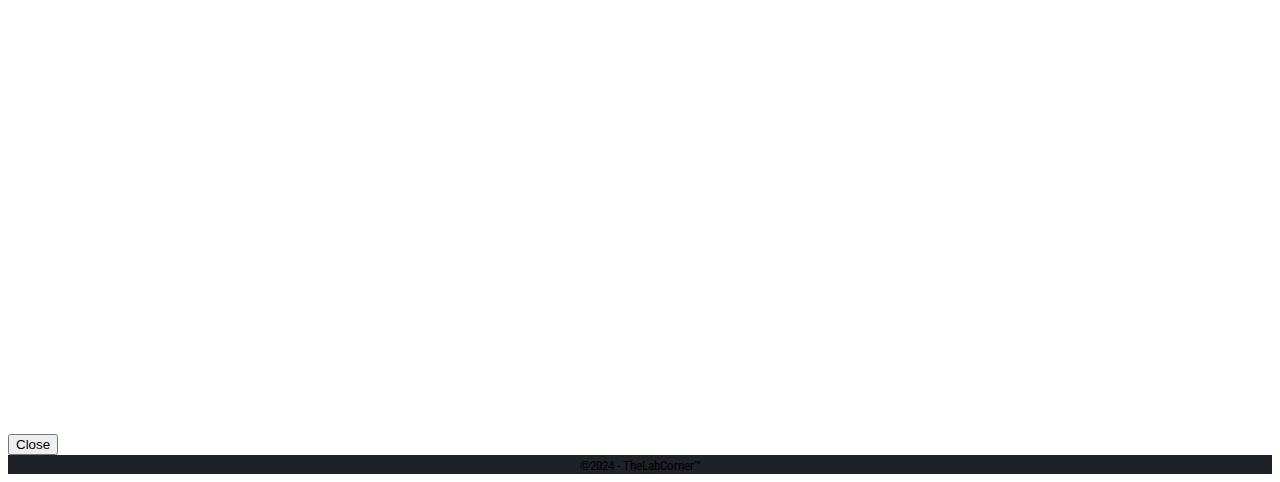
==== commit af7f10ae: "v0.0.7.6a - WEB" ====
--- a/index.html
+++ b/index.html
@@ -193,6 +193,46 @@
 
                             <div class="accordion-item">
                                 <h3 class="accordion-header">
+                                    <button class="accordion-button collapsed" type="button" data-bs-toggle="collapse" data-bs-target="#hashapp-whos-it-for">
+                                        <i class="fas fa-user-astronaut">&nbsp;&nbsp;&nbsp;</i> Who's it for?
+                                    </button>
+                                </h3>
+                                <div id="hashapp-whos-it-for" class="accordion-collapse collapse show">
+                                    <div class="accordion-body">
+                                        <p class="lead">If you often find yourself in a wet, cold room with a bunch of fresh frozen, or just consider yourself a hashmaker at heart; HashAPP™ is built for you.</p>
+                                        <div class="row mt-4">
+                                            <div class="col-md-6">
+                                                <h4><i class="fas fa-user"></i> Personal Cultivators</h4>
+                                                <p>From selecting the perfect genetics to dialing in that perfect terp profile, HashAPP™ helps you optimize every press and manage cultivation details that make your hash unique.</p>
+                                            </div>
+                                            <div class="col-md-6">
+                                                <h4><i class="fas fa-flask"></i> Experimental Hash Wizards</h4>
+                                                <p>If you’re pushing the boundaries of solventless tech, our platform gives you the tools to track every cultivation variable, refine every extraction method, and innovate with confidence.</p>
+                                            </div>
+                                        </div>
+                                        <div class="row mt-3">
+                                            <div class="col-md-6">
+                                                <h4><i class="fas fa-industry"></i> Multi-Stage Rosin Empires</h4>
+                                                <p>Running a full-scale operation? HashAPP™ provides a seamless workflow from the cultivation phase to the final jar, keeping your team in sync and your product top-tier.</p>
+                                            </div>
+                                            <div class="col-md-6">
+                                                <h4><i class="fas fa-trophy"></i> Industry Leaders</h4>
+                                                <p>For those leading the charge in solventless extraction, HashAPP™ offers unparalleled integration and insights, helping you set the gold standard in both cultivation and hash production.</p>
+                                            </div>
+                                        </div>
+                                        <div class="alert alert-info mt-4">
+                                            <p><strong>HashAPP™ is tailored for those who live and breathe hashmaking. Whether you're scaling up or perfecting your craft, our platform is your partner in achieving solventless success.</strong></p>
+                                        </div>
+                                        <p class="mt-3">Our focus isn't on sales; it's on elevating your cultivation and extraction processes. With HashAPP™, you get detailed scientific data to help you create exceptional hash, rosin, and more. We're here to support you in making the best, most unique products possible.</p>
+                                    </div>
+                                </div>
+                            </div>
+
+
+
+
+                            <div class="accordion-item">
+                                <h3 class="accordion-header">
                                     <button class="accordion-button custom-accordion-button" type="button" data-bs-toggle="collapse" data-bs-target="#howItWorks">
                                         <i class="fas fa-question-circle">&nbsp;&nbsp;&nbsp;</i> How does HashAPP™ work?
                                     </button>
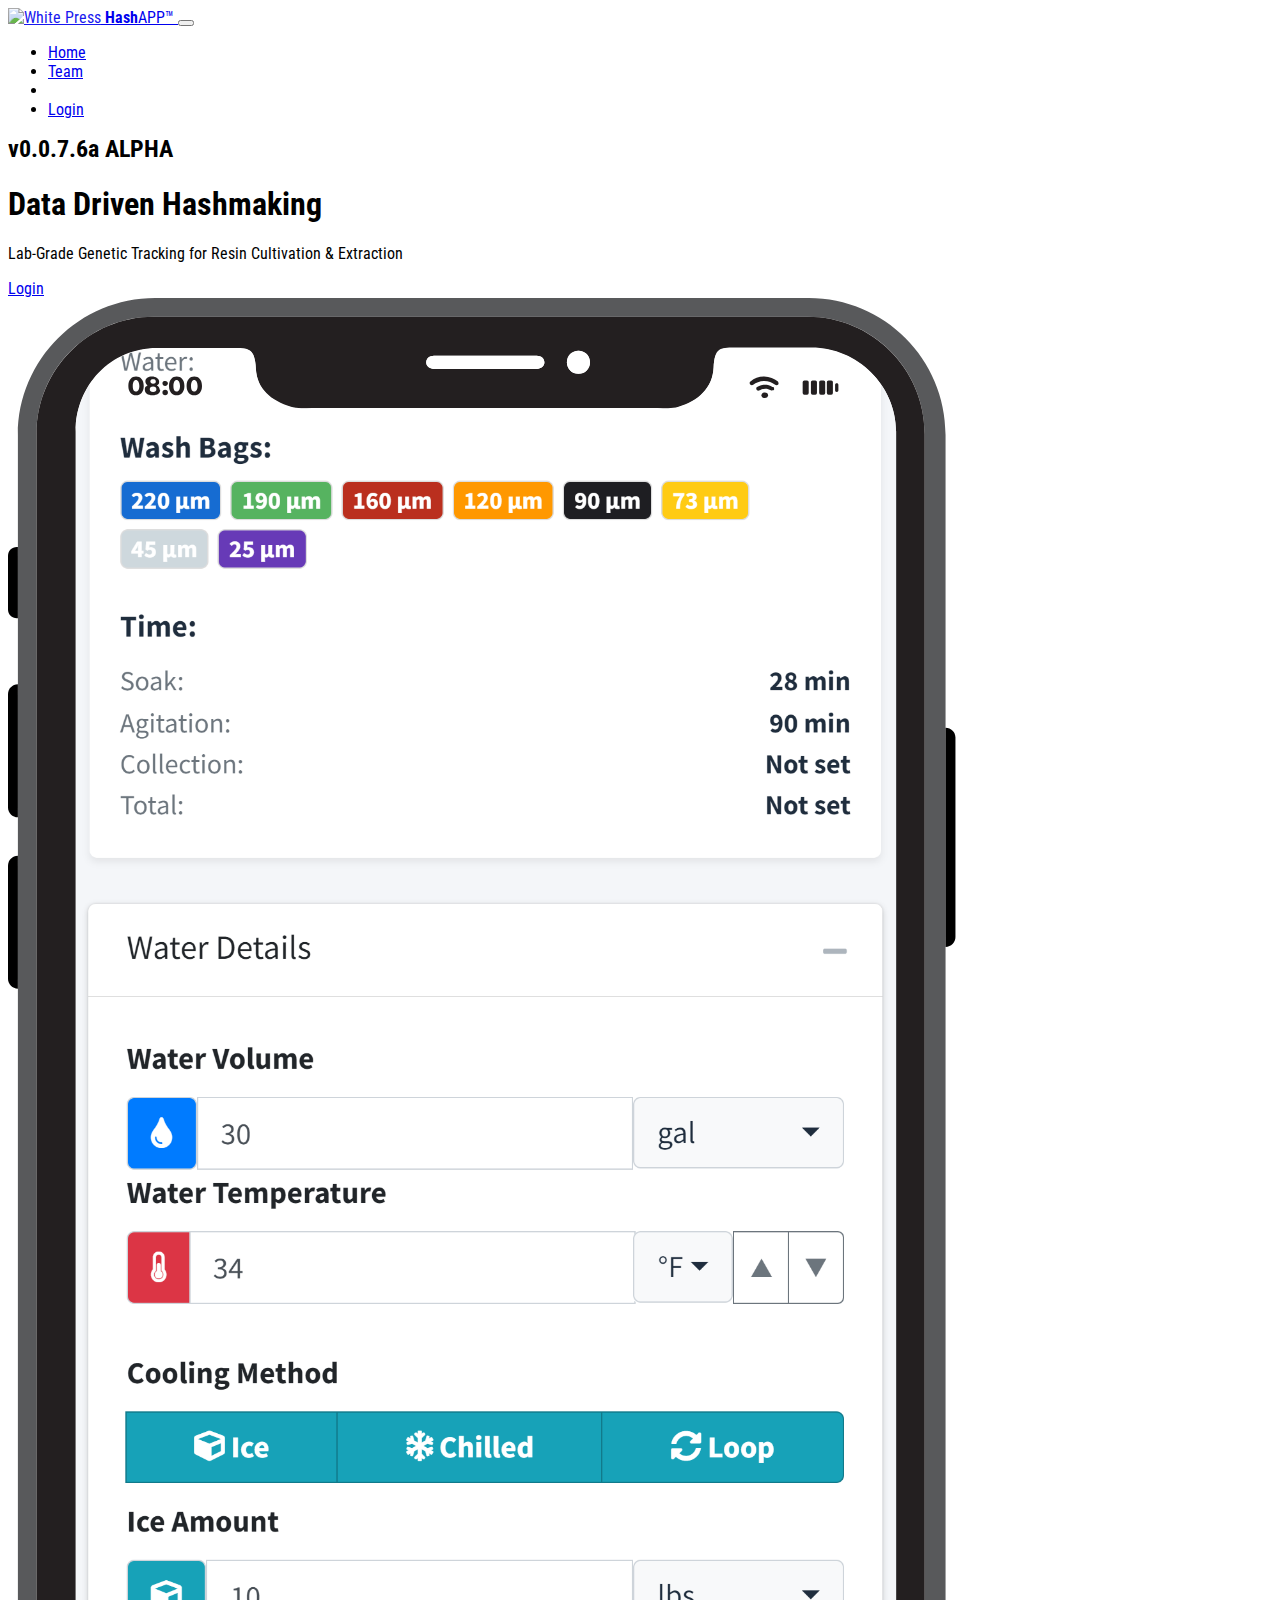
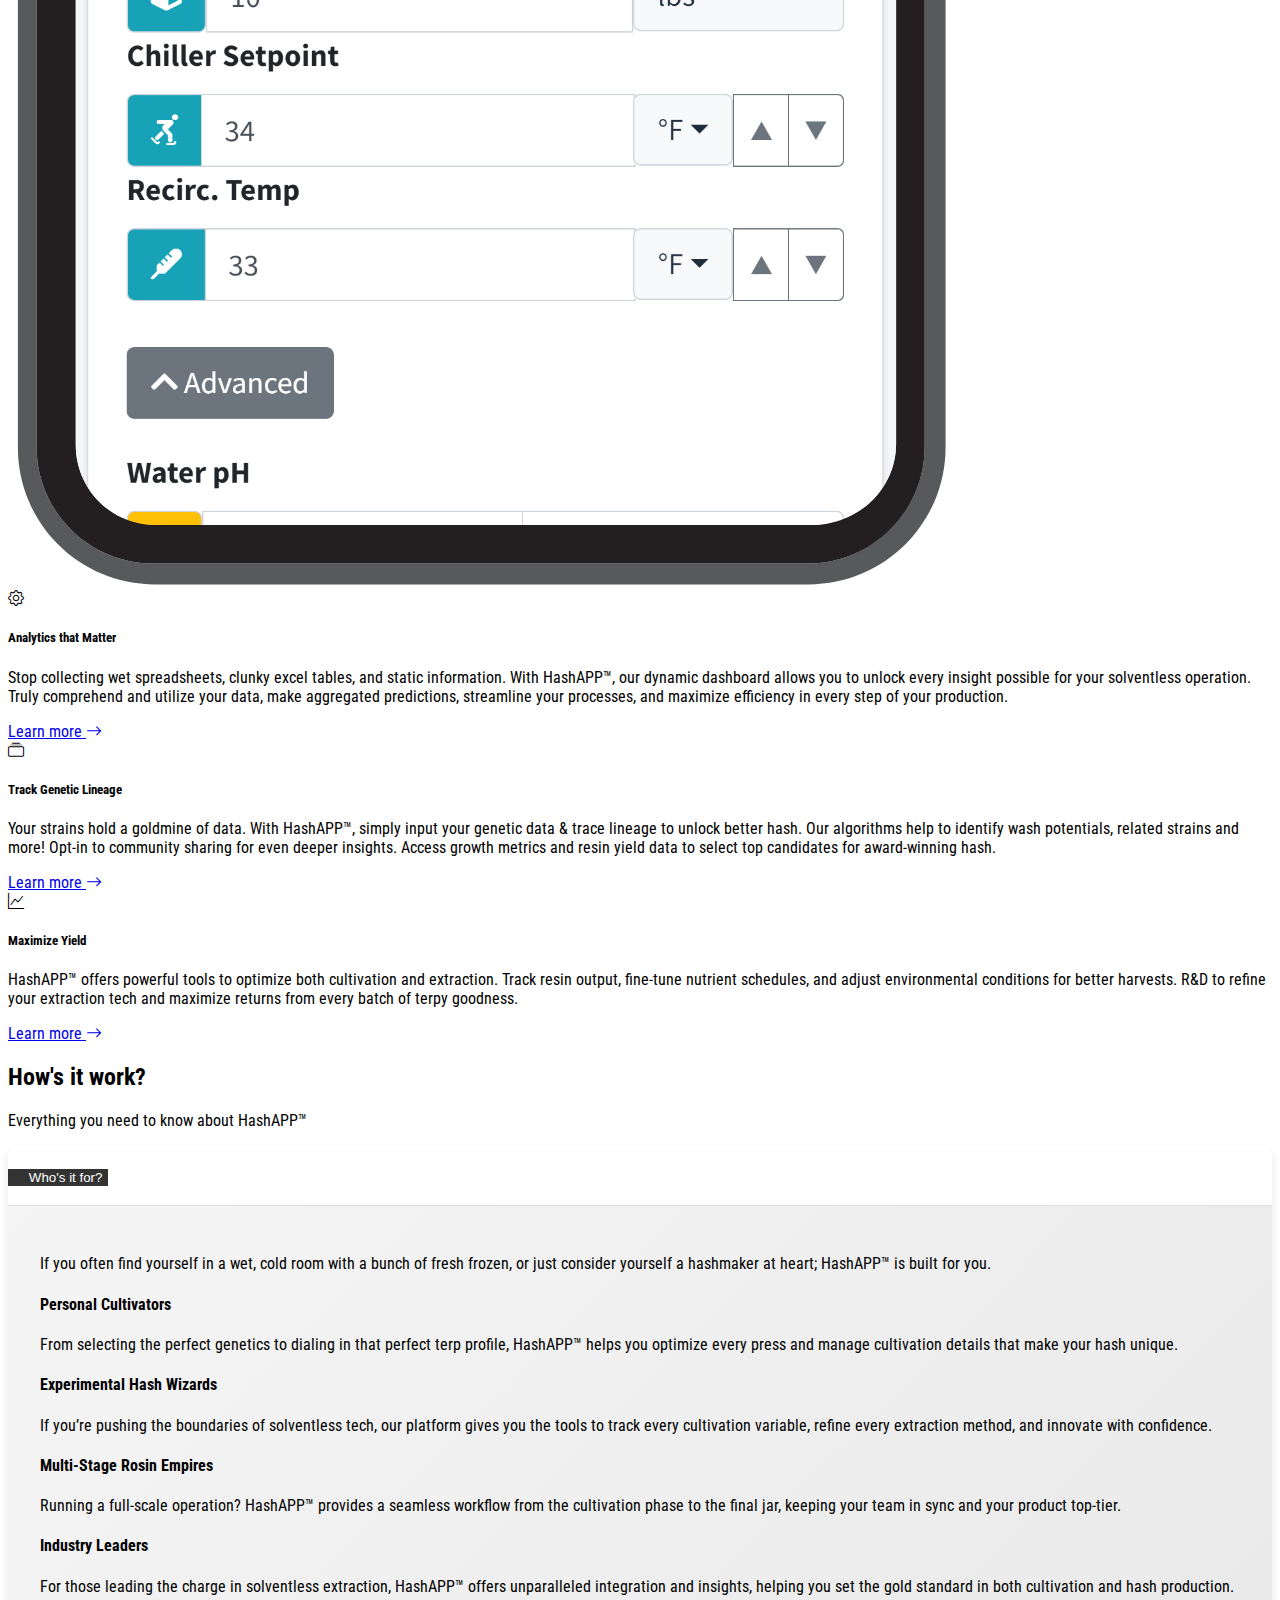
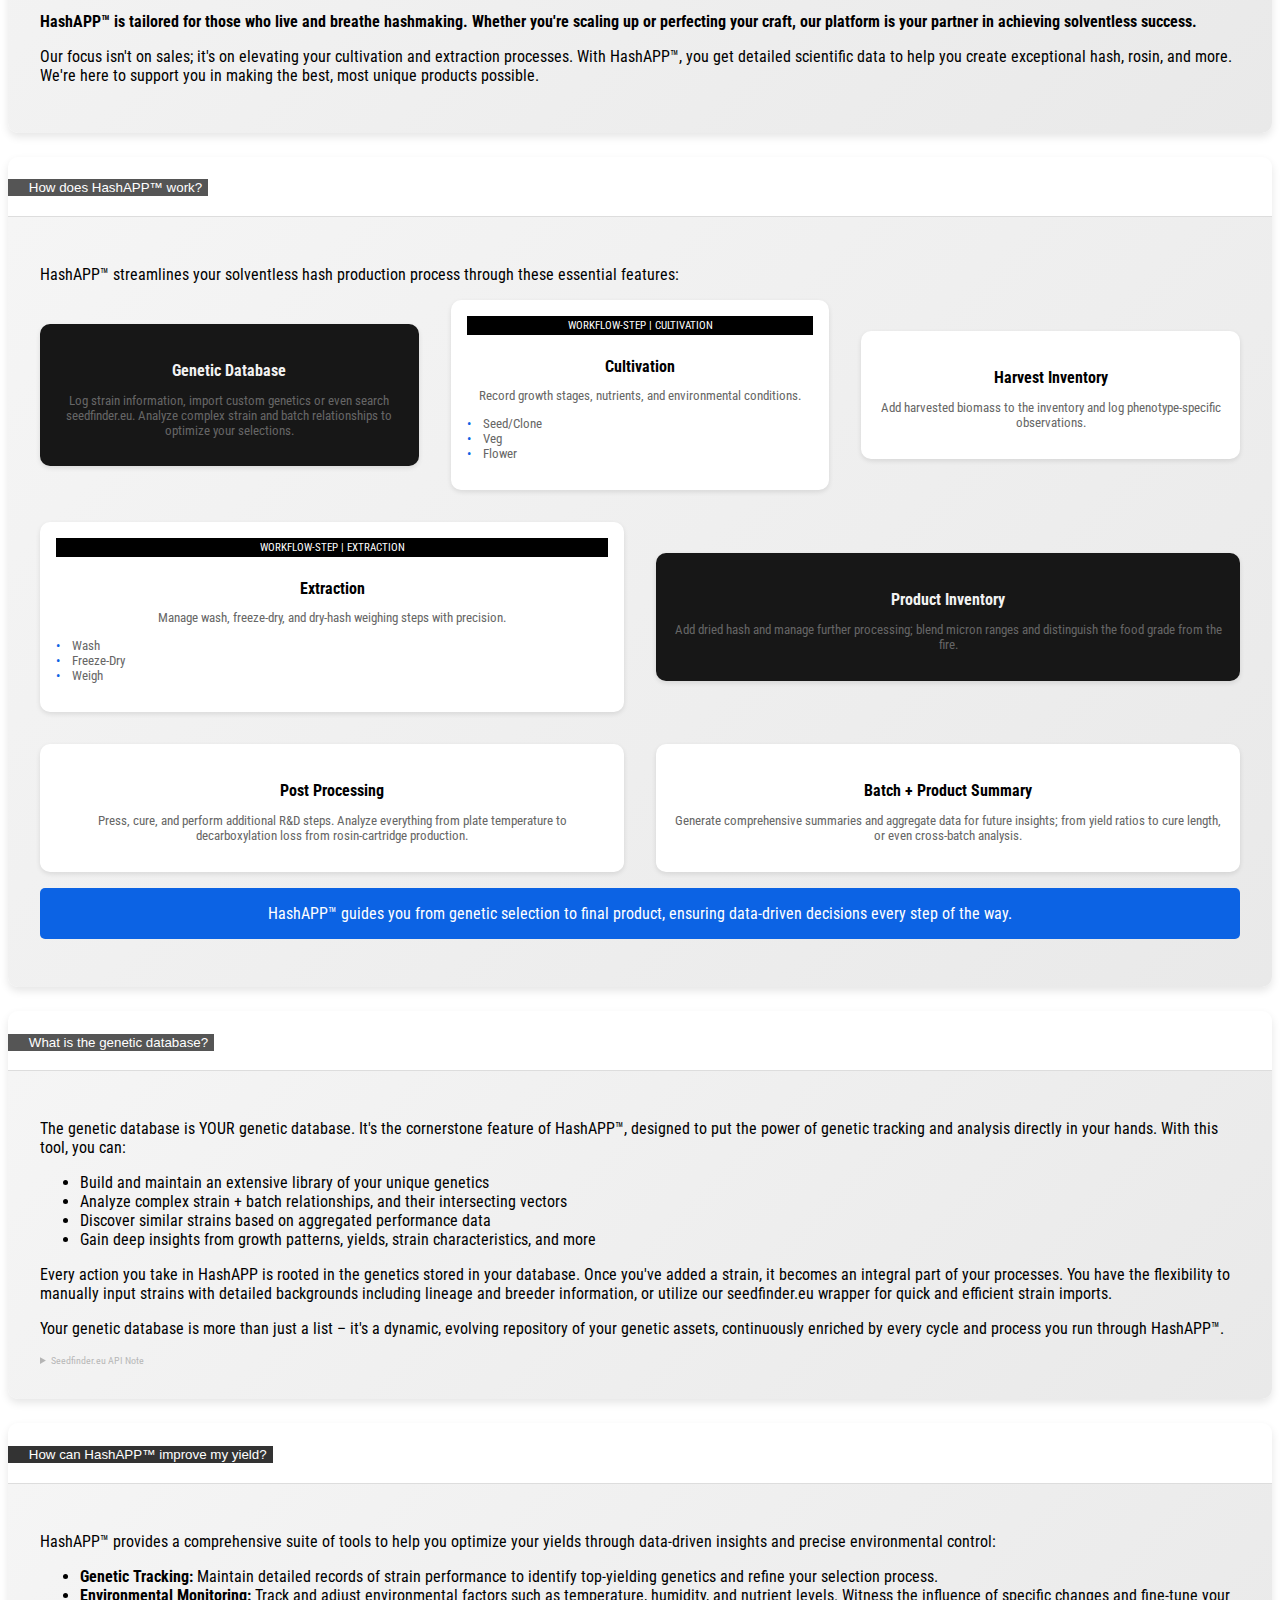
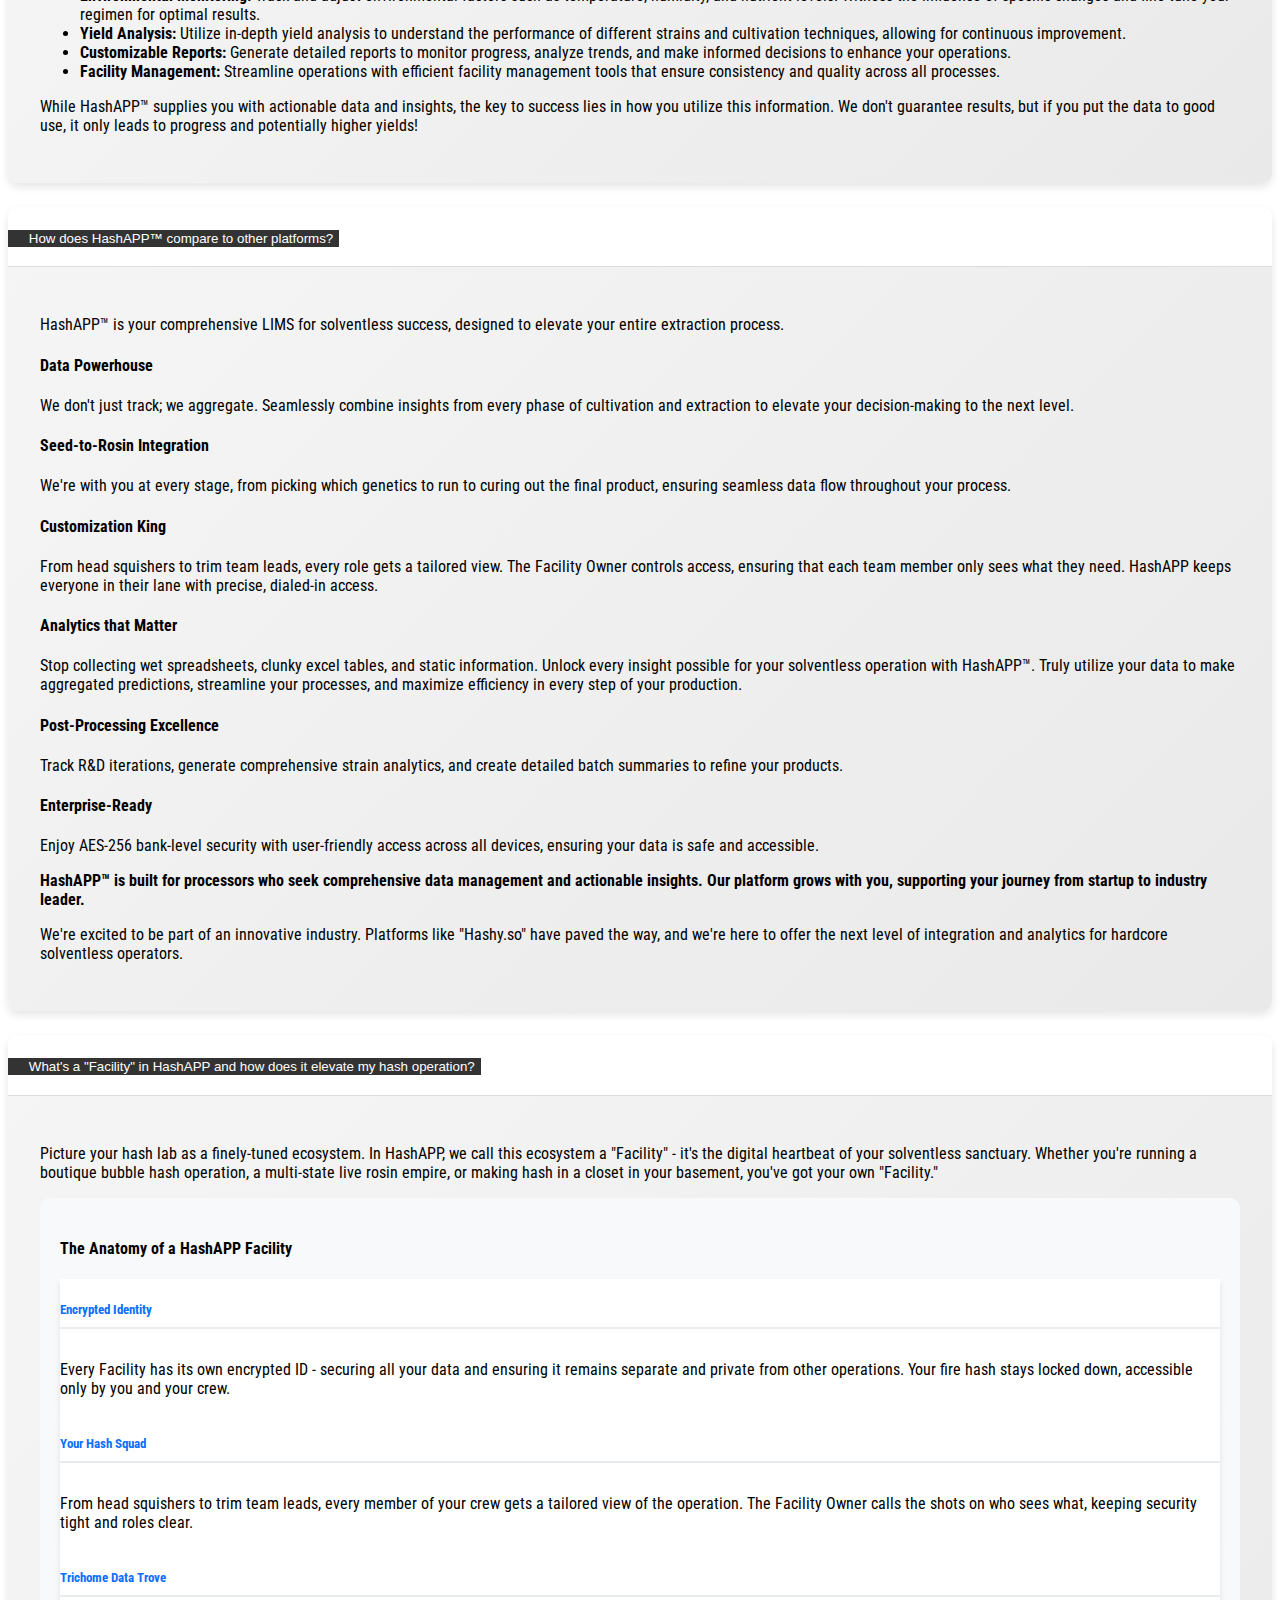
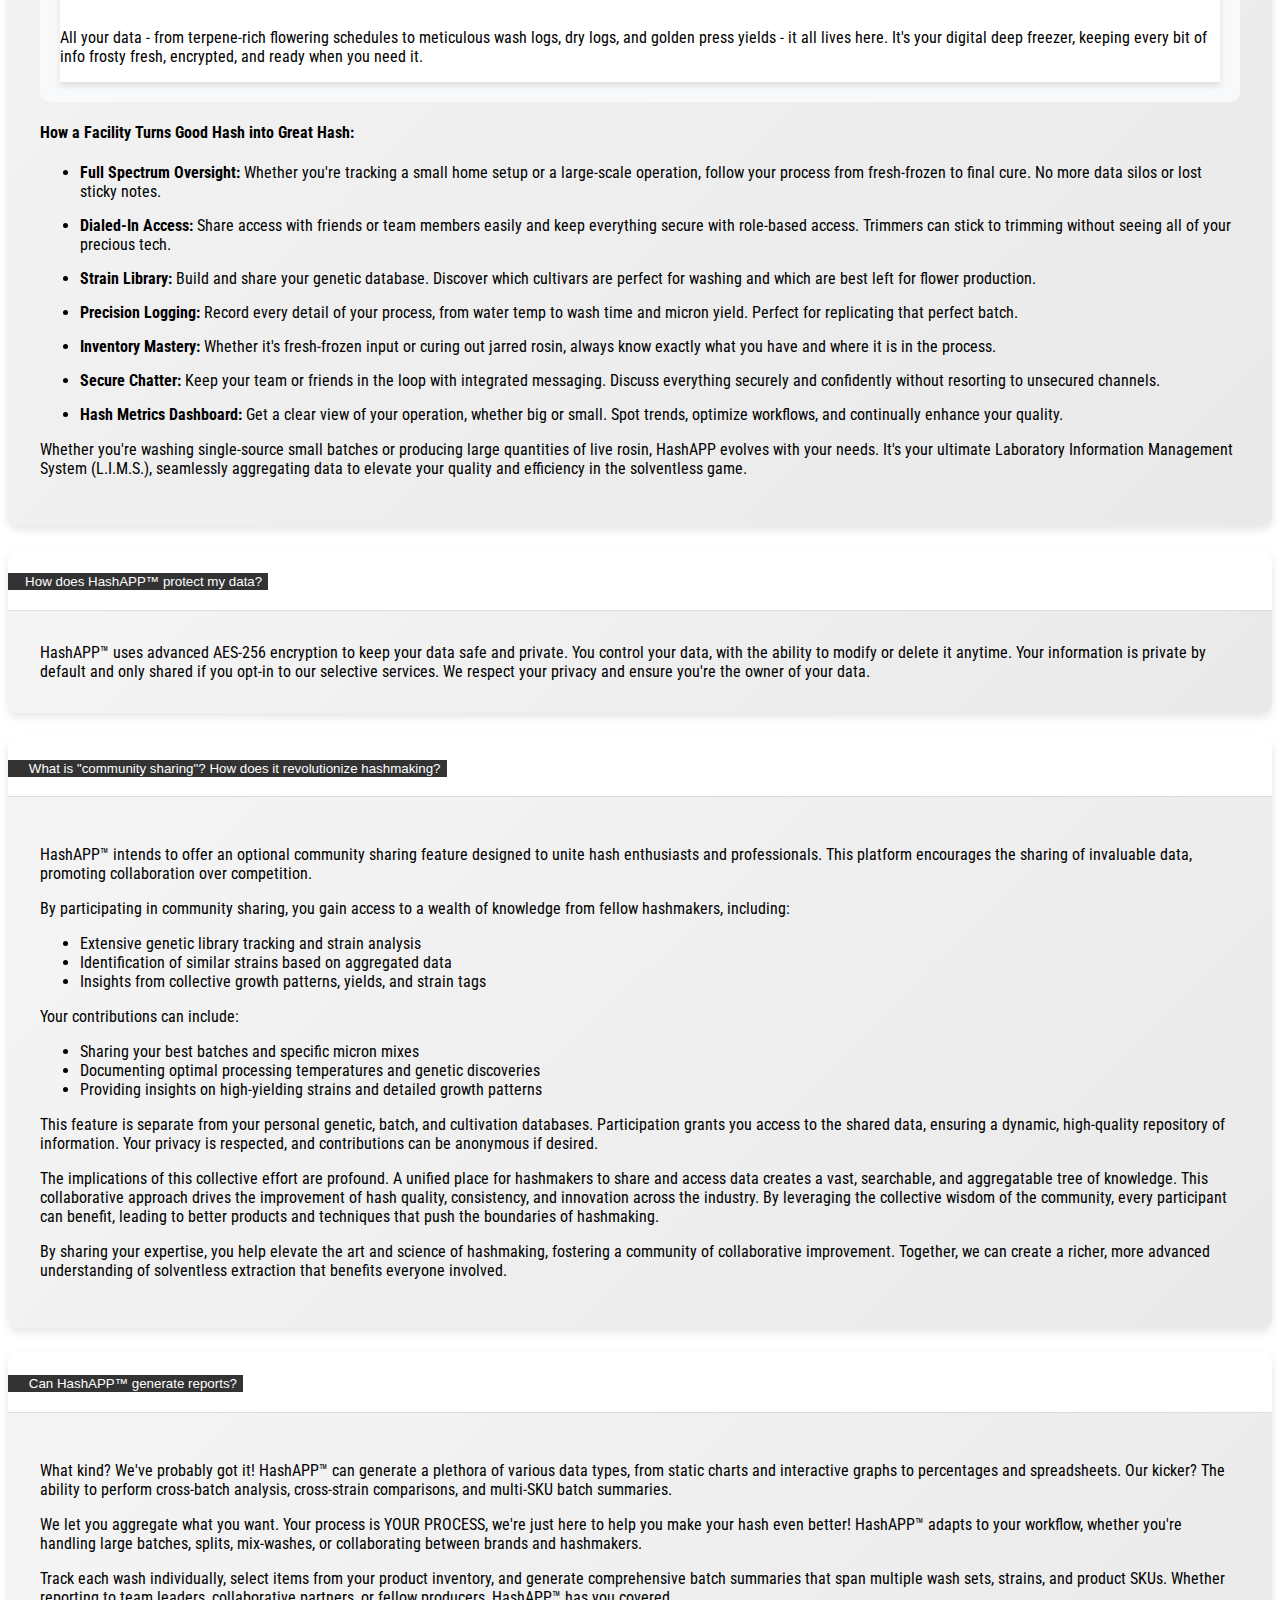
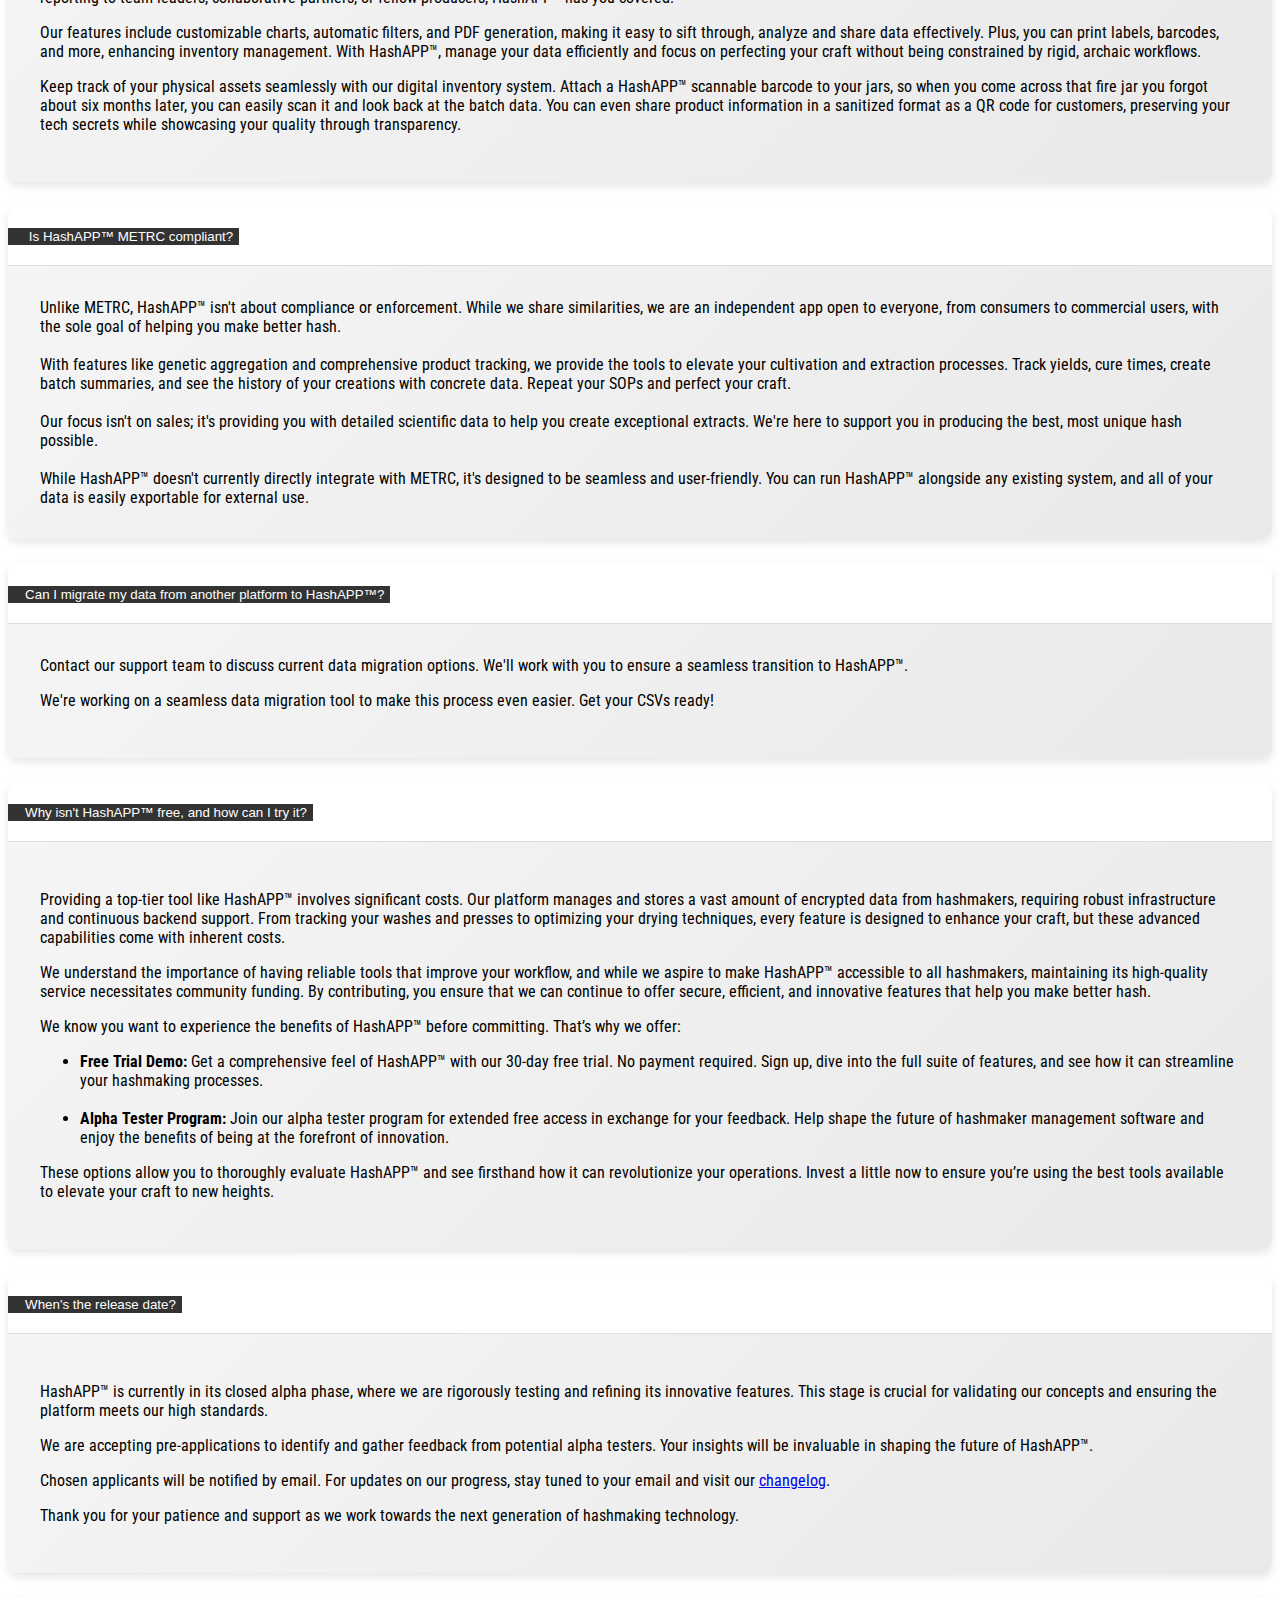
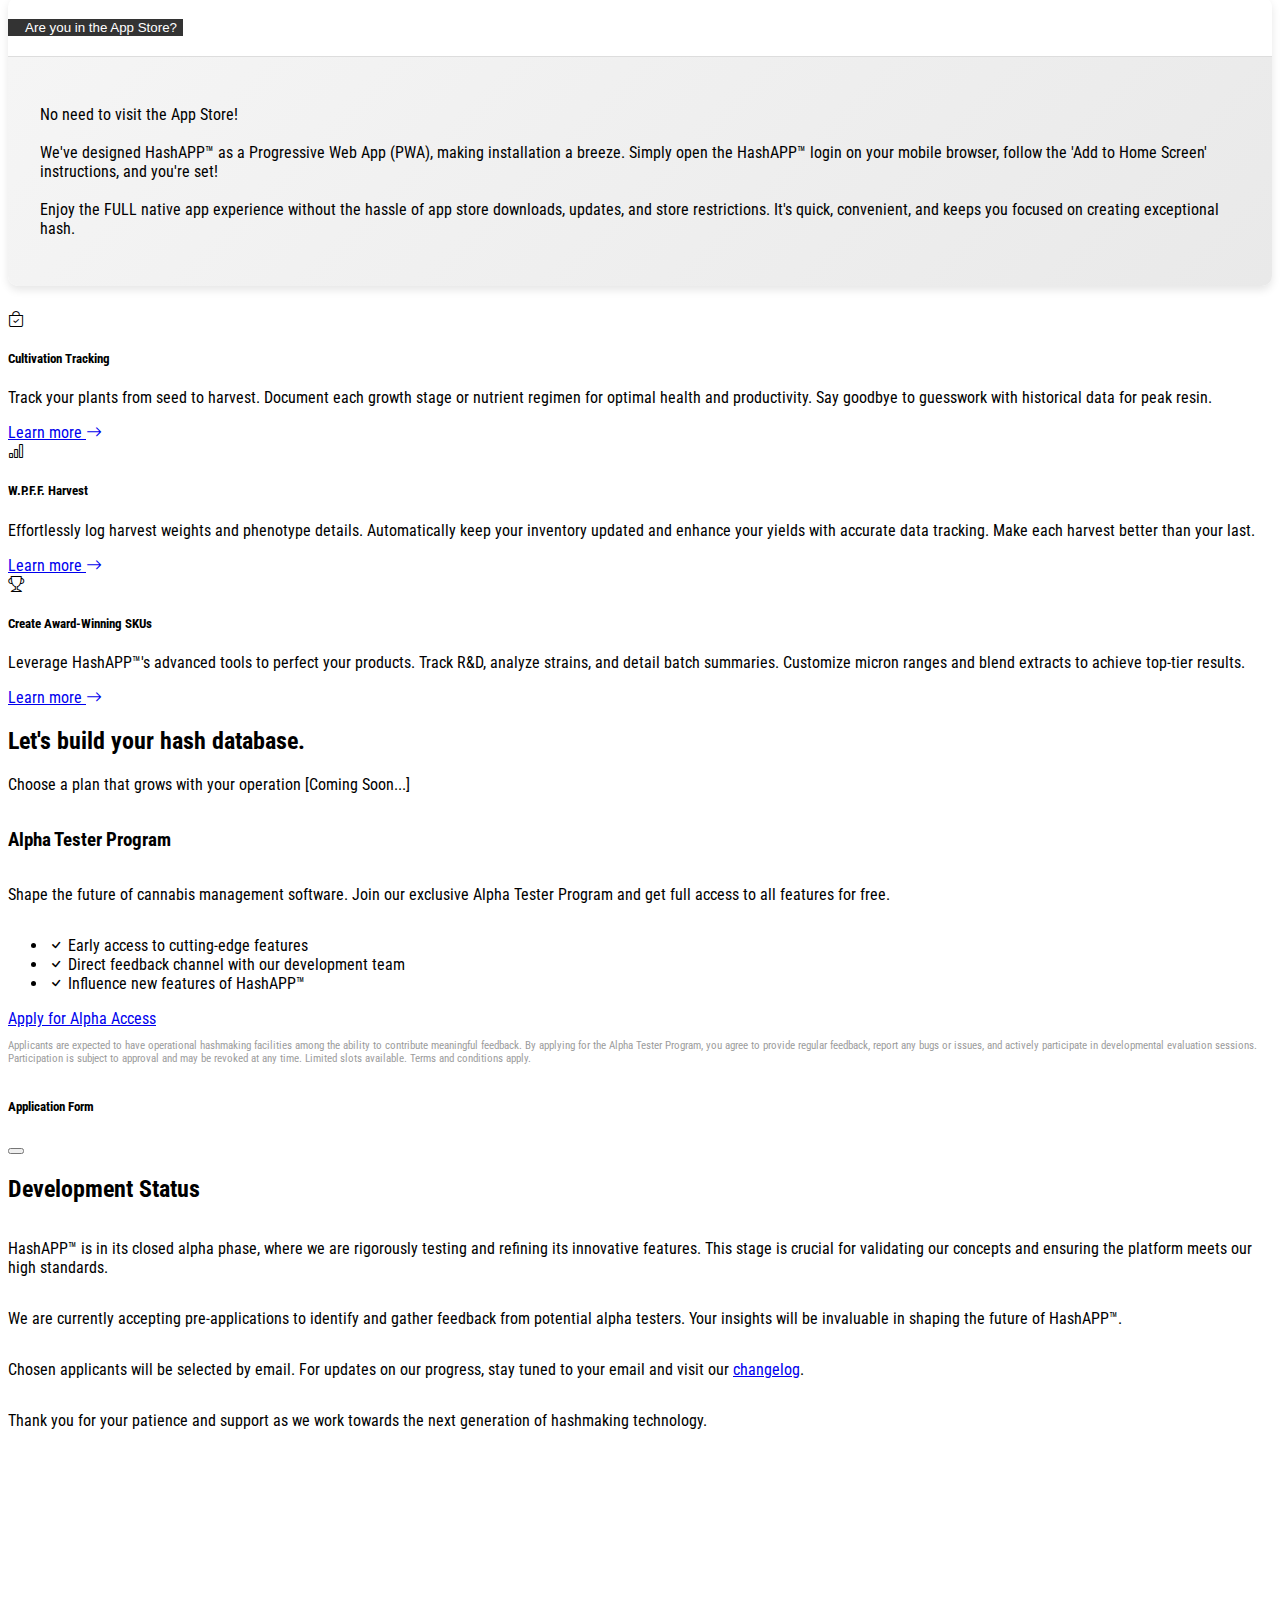
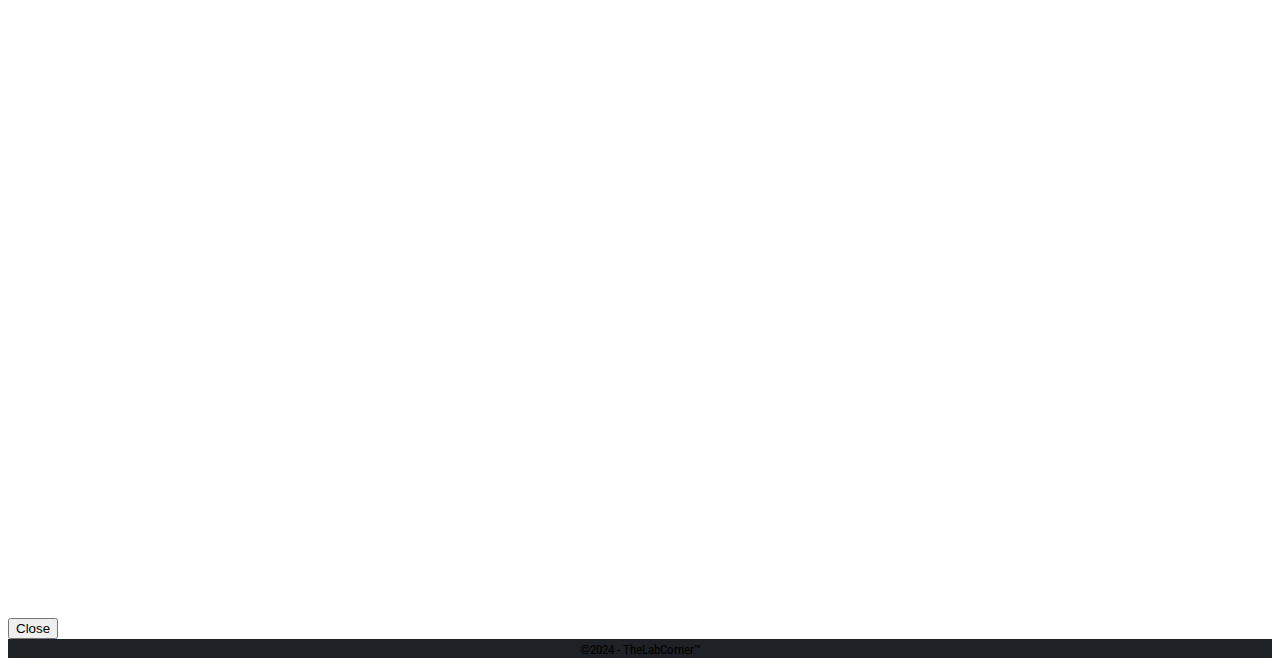
==== commit f57e1a9f: "v0.0.7.6a - WEB" ====
--- a/index.html
+++ b/index.html
@@ -105,29 +105,30 @@
                 <div class="row gx-5">
                     <div class="col-lg-4 mb-5 mb-lg-0">
                         <div class="feature bg-primary bg-gradient text-white rounded-3 mb-3">
+                            <i class="bi bi-gear"></i>
+                        </div>
+                        <h5 class="h4 fw-bolder">Analytics that Matter</h5>
+                        <p>Stop collecting wet spreadsheets, clunky excel tables, and static information. With HashAPP™, our dynamic dashboard allows you to unlock every insight possible for your solventless operation. Truly comprehend and utilize your data, make aggregated predictions, streamline your processes, and maximize efficiency in every step of your production.</p>
+                        <a class="text-decoration-none" href="#!">Learn more <i class="bi bi-arrow-right"></i></a>
+                    </div>
+
+                    <div class="col-lg-4 mb-5 mb-lg-0">
+                        <div class="feature bg-primary bg-gradient text-white rounded-3 mb-3">
                             <i class="bi bi-collection"></i>
                         </div>
                         <h5 class="h4 fw-bolder">Track Genetic Lineage</h5>
                         <p>Your strains hold a goldmine of data. With HashAPP™, simply input your genetic data & trace lineage to unlock better hash. Our algorithms help to identify wash potentials, related strains and more! Opt-in to community sharing for even deeper insights. Access growth metrics and resin yield data to select top candidates for award-winning hash.</p>
                         <a class="text-decoration-none"  href="#!">Learn more <i class="bi bi-arrow-right"></i></a>
                     </div>
-
                     <div class="col-lg-4 mb-5 mb-lg-0">
                         <div class="feature bg-primary bg-gradient text-white rounded-3 mb-3">
                             <i class="bi bi-graph-up"></i>
                         </div>
                         <h5 class="h4 fw-bolder">Maximize Yield</h5>
-                        <p>HashAPP&trade; offers robust yield analysis tools, allowing you to fine-tune your cultivation techniques. Track resin output per strain, optimize nutrient schedules, and manipulate environmental conditions to squeeze every last drop of terpy goodness from your harvest.</p>
+                        <p>HashAPP&trade; offers powerful tools to optimize both cultivation and extraction. Track resin output, fine-tune nutrient schedules, and adjust environmental conditions for better harvests. R&D to refine your extraction tech and maximize returns from every batch of terpy goodness.</p>
                         <a class="text-decoration-none" href="#!">Learn more <i class="bi bi-arrow-right"></i></a>
                     </div>
-                    <div class="col-lg-4 mb-5 mb-lg-0">
-                        <div class="feature bg-primary bg-gradient text-white rounded-3 mb-3">
-                            <i class="bi bi-gear"></i>
-                        </div>
-                        <h5 class="h4 fw-bolder">Streamline Production</h5>
-                        <p>Simplify your solventless extraction process with HashAPP&trade;. From cultivation to extraction, automate your operations with precision. Manage user roles, ensure secure in-facility communication, and keep your production running smoothly and efficiently.</p>
-                        <a class="text-decoration-none" href="#!">Learn more <i class="bi bi-arrow-right"></i></a>
-                    </div>
+
                 </div>
             </div>
         </section>
@@ -246,7 +247,7 @@
                                                 <div class="workflow-step genetic-database">
                                                     <i class="fas fa-dna"></i>
                                                     <h4>Genetic Database</h4>
-                                                    <p>Log strain information and import data directly from seedfinder.eu or create custom genetics. Analyze complex strain and batch relationships to optimize your selections.</p>
+                                                    <p>Log strain information, import custom genetics or even search seedfinder.eu. Analyze complex strain and batch relationships to optimize your selections.</p>
                                                 </div>
                                                 <div class="workflow-arrow">
                                                     <i class="fas fa-arrow-right"></i>
@@ -281,7 +282,7 @@
                                                 <div class="workflow-step | extraction">
                                                     <i class="fas fa-water"></i>
                                                     <h4>Extraction</h4>
-                                                    <p>Manage wash, freeze-dry, and weighing steps with precision.</p>
+                                                    <p>Manage wash, freeze-dry, and dry-hash weighing steps with precision.</p>
                                                     <ul>
                                                         <li>Wash</li>
                                                         <li>Freeze-Dry</li>
@@ -294,7 +295,7 @@
                                                 <div class="workflow-step product-inventory">
                                                     <i class="fas fa-box"></i>
                                                     <h4>Product Inventory</h4>
-                                                    <p>Add dried hash and manage further processing, including creating new SKUs and blending micron ranges.</p>
+                                                    <p>Add dried hash and manage further processing; blend micron ranges and distinguish the food grade from the fire.</p>
                                                 </div>
                                             </div>
 
@@ -308,7 +309,7 @@
                                                 <div class="workflow-step post-processing">
                                                     <i class="fas fa-tools"></i>
                                                     <h4>Post Processing</h4>
-                                                    <p>Press, cure, and perform additional R&D steps. Record detailed parameters such as temperature and pressure during rosin pressing.</p>
+                                                    <p>Press, cure, and perform additional R&D steps. Analyze everything from plate temperature to decarboxylation loss from rosin-cartridge production.</p>
                                                 </div>
                                                 <div class="workflow-arrow">
                                                     <i class="fas fa-arrow-right"></i>
@@ -316,7 +317,7 @@
                                                 <div class="workflow-step batch-summary">
                                                     <i class="fas fa-chart-bar"></i>
                                                     <h4>Batch + Product Summary</h4>
-                                                    <p>Generate comprehensive summaries and aggregate data for future insights, including yield ratios, terpene profiles, and cross-batch analysis.</p>
+                                                    <p>Generate comprehensive summaries and aggregate data for future insights; from yield ratios to cure length, or even cross-batch analysis.</p>
                                                 </div>
                                             </div>
                                         </div>
@@ -545,7 +546,7 @@
                                 </h3>
                                 <div id="facilityExplained" class="accordion-collapse collapse">
                                     <div class="accordion-body">
-                                        <p>Picture your hash lab as a finely-tuned ecosystem. In HashAPP, we call this ecosystem a "Facility" - it's the digital heartbeat of your solventless sanctuary, whether you're running a boutique bubble hash operation or a multi-state live rosin empire.</p>
+                                        <p>Picture your hash lab as a finely-tuned ecosystem. In HashAPP, we call this ecosystem a "Facility" - it's the digital heartbeat of your solventless sanctuary. Whether you're running a boutique bubble hash operation, a multi-state live rosin empire, or making hash in a closet in your basement, you've got your own "Facility."</p>
 
                                         <div class="facility-breakdown mt-4">
                                             <h4 class="text-center mb-4">The Anatomy of a HashAPP Facility</h4>
@@ -553,8 +554,8 @@
                                                 <div class="col-md-4">
                                                     <div class="card h-100 facility-card">
                                                         <div class="card-body">
-                                                            <h5 class="card-title"><i class="fas fa-fingerprint me-2"></i>Unique Identity</h5>
-                                                            <p>Every Facility has its own fingerprint - a unique ID that ties all your data together. This is how we keep your fire hash separate from the next extractor's.</p>
+                                                            <h5 class="card-title"><i class="fas fa-lock me-2"></i>Encrypted Identity</h5>
+                                                            <p>Every Facility has its own encrypted ID - securing all your data and ensuring it remains separate and private from other operations. Your fire hash stays locked down, accessible only by you and your crew.</p>
                                                         </div>
                                                     </div>
                                                 </div>
@@ -562,7 +563,7 @@
                                                     <div class="card h-100 facility-card">
                                                         <div class="card-body">
                                                             <h5 class="card-title"><i class="fas fa-users me-2"></i>Your Hash Squad</h5>
-                                                            <p>From head squishers to trim team leads, every member of your crew gets a tailored view of the operation. The Facility Owner calls the shots on who sees what.</p>
+                                                            <p>From head squishers to trim team leads, every member of your crew gets a tailored view of the operation. The Facility Owner calls the shots on who sees what, keeping security tight and roles clear.</p>
                                                         </div>
                                                     </div>
                                                 </div>
@@ -570,7 +571,7 @@
                                                     <div class="card h-100 facility-card">
                                                         <div class="card-body">
                                                             <h5 class="card-title"><i class="fas fa-database me-2"></i>Trichome Data Trove</h5>
-                                                            <p>All your data - from terpene-rich flowering schedules to meticulous wash logs, dry logs, and golden press yields - it all lives here. It's your digital deep freezer, keeping every bit of info frosty fresh and accessible.</p>
+                                                            <p>All your data - from terpene-rich flowering schedules to meticulous wash logs, dry logs, and golden press yields - it all lives here. It's your digital deep freezer, keeping every bit of info frosty fresh, encrypted, and ready when you need it.</p>
                                                         </div>
                                                     </div>
                                                 </div>
@@ -579,16 +580,17 @@
 
                                         <h4 class="mt-5 mb-3">How a Facility Turns Good Hash into Great Hash:</h4>
                                         <ul class="feature-list">
-                                            <li><i class="fas fa-chart-line me-2"></i><strong>Full Spectrum Oversight:</strong> Track your entire process from fresh-frozen to final cure. No more data silos or lost sticky notes.</li>
-                                            <li><i class="fas fa-user-lock me-2"></i><strong>Dialed-In Access:</strong> Your head extractor doesn't need to see payroll, and your CFO doesn't need wash temperatures. HashAPP keeps everyone in their lane.</li>
-                                            <li><i class="fas fa-dna me-2"></i><strong>Strain Library:</strong> Build your genetic database. Know which cultivars wash like a dream and which to leave for flower production.</li>
-                                            <li><i class="fas fa-thermometer-half me-2"></i><strong>Precision Logging:</strong> Record every parameter of your process. Water temp, wash time, micron yield - it's all there when you need to replicate that perfect batch.</li>
-                                            <li><i class="fas fa-box me-2"></i><strong>Inventory Mastery:</strong> From fresh-frozen input to jarred rosin, know exactly what you have and where it is in the process.</li>
-                                            <li><i class="fas fa-comments me-2"></i><strong>Secure Chatter:</strong> Integrated messaging keeps your team synced without resorting to unsecured channels. Discuss sensitive info with confidence.</li>
-                                            <li><i class="fas fa-tachometer-alt me-2"></i><strong>Hash Metrics Dashboard:</strong> Get a bird's-eye view of your operation. Spot trends, optimize workflows, and drive your quality ever higher.</li>
+                                            <li><i class="fas fa-chart-line me-2"></i><strong>Full Spectrum Oversight:</strong> Whether you're tracking a small home setup or a large-scale operation, follow your process from fresh-frozen to final cure. No more data silos or lost sticky notes.</li>
+                                            <li><i class="fas fa-user-lock me-2"></i><strong>Dialed-In Access:</strong> Share access with friends or team members easily and keep everything secure with role-based access. Trimmers can stick to trimming without seeing all of your precious tech.</li>
+                                            <li><i class="fas fa-dna me-2"></i><strong>Strain Library:</strong> Build and share your genetic database. Discover which cultivars are perfect for washing and which are best left for flower production.</li>
+                                            <li><i class="fas fa-thermometer-half me-2"></i><strong>Precision Logging:</strong> Record every detail of your process, from water temp to wash time and micron yield. Perfect for replicating that perfect batch.</li>
+                                            <li><i class="fas fa-box me-2"></i><strong>Inventory Mastery:</strong> Whether it's fresh-frozen input or curing out jarred rosin, always know exactly what you have and where it is in the process.</li>
+                                            <li><i class="fas fa-comments me-2"></i><strong>Secure Chatter:</strong> Keep your team or friends in the loop with integrated messaging. Discuss everything securely and confidently without resorting to unsecured channels.</li>
+                                            <li><i class="fas fa-tachometer-alt me-2"></i><strong>Hash Metrics Dashboard:</strong> Get a clear view of your operation, whether big or small. Spot trends, optimize workflows, and continually enhance your quality.</li>
                                         </ul>
 
-                                        <p class="mt-4">Whether you're washing single-source small batch or churning out mountains of live rosin, your HashAPP Facility scales with you. It's not just software; it's your digital hash partner, helping you push the boundaries of quality and efficiency in the solventless game.</p>
+
+                                        <p class="mt-4">Whether you're washing single-source small batches or producing large quantities of live rosin, HashAPP evolves with your needs. It's your ultimate Laboratory Information Management System (L.I.M.S.), seamlessly aggregating data to elevate your quality and efficiency in the solventless game.</p>
                                     </div>
                                 </div>
                             </div>
@@ -621,6 +623,9 @@
                                     color: #0d6efd;
                                 }
                             </style>
+
+
+
                             <div class="accordion-item">
                                 <h3 class="accordion-header">
                                     <button class="accordion-button collapsed" type="button" data-bs-toggle="collapse" data-bs-target="#dataSecurity">
@@ -677,12 +682,18 @@
                                 </h3>
                                 <div id="reportGeneration" class="accordion-collapse collapse">
                                     <div class="accordion-body">
-                                        <p>Yes, HashAPP™ can generate detailed reports tailored to your unique needs. We understand that solventless extracts evolve throughout the process, and our platform is designed to adapt to your workflow. Whether you're dealing with large batches, splits, mix-washes, or collaborations between brands and hashmakers, HashAPP™ aligns seamlessly with your processes.</p>
-                                        <p>With HashAPP™, you can track each wash individually and select items from your product inventory to generate comprehensive batch summaries. This flexibility allows you to create reports that span multiple wash sets, strains, and product SKUs. Whether you need to report to your team leader, collaborative partners, or share data with producers, HashAPP™ has you covered.</p>
-                                        <p>Our features include customizable charts, automatic filters, and PDF generation, making it easy to analyze and share data effectively. We go even further by providing the optional ability to print labels, barcodes, and more, enhancing inventory management, tracking, and reporting. HashAPP™ ensures efficient data management and sharing, so you can focus on perfecting your craft without being constrained by rigid workflows.</p>
-                                    </div>
-                                </div>
-                            </div>
+                                        <p>What kind? We've probably got it! HashAPP™ can generate a plethora of various data types, from static charts and interactive graphs to percentages and spreadsheets. Our kicker? The ability to perform cross-batch analysis, cross-strain comparisons, and multi-SKU batch summaries.</p>
+                                        <p>We let you aggregate what you want. Your process is YOUR PROCESS, we're just here to help you make your hash even better! HashAPP™ adapts to your workflow, whether you're handling large batches, splits, mix-washes, or collaborating between brands and hashmakers.</p>
+                                        <p>Track each wash individually, select items from your product inventory, and generate comprehensive batch summaries that span multiple wash sets, strains, and product SKUs. Whether reporting to team leaders, collaborative partners, or fellow producers, HashAPP™ has you covered.</p>
+                                        <p>Our features include customizable charts, automatic filters, and PDF generation, making it easy to sift through, analyze and share data effectively. Plus, you can print labels, barcodes, and more, enhancing inventory management. With HashAPP™, manage your data efficiently and focus on perfecting your craft without being constrained by rigid, archaic workflows.</p>
+                                        <p>Keep track of your physical assets seamlessly with our digital inventory system. Attach a HashAPP™ scannable barcode to your jars, so when you come across that fire jar you forgot about six months later, you can easily scan it and look back at the batch data. You can even share product information in a sanitized format as a QR code for customers, preserving your tech secrets while showcasing your quality through transparency.</p>
+                                    </div>
+
+                                </div>
+                            </div>
+
+
+
 
                             <div class="accordion-item">
                                 <h3 class="accordion-header">
@@ -692,14 +703,20 @@
                                 </h3>
                                 <div id="metrc" class="accordion-collapse collapse">
                                     <div class="accordion-body">
-                                        We understand that METRC compliance is crucial for many of our users. While HashAPP™ doesn't currently integrate with METRC, we're always listening and may develop this feature if there's enough demand from our community.
+                                        Unlike METRC, HashAPP™ isn't about compliance or enforcement. While we share similarities, we are an independent app open to everyone, from consumers to commercial users, with the sole goal of helping you make better hash.
                                         <br><br>
-                                        HashAPP™ is crafted to be a powerful platform, offering features like genetic aggregation and comprehensive product tracking, inspired by the best tools out there but with our unique twist.
+                                        With features like genetic aggregation and comprehensive product tracking, we provide the tools to elevate your cultivation and extraction processes. Track yields, cure times, create batch summaries, and see the history of your creations with concrete data. Repeat your SOPs and perfect your craft.
                                         <br><br>
-                                        Our focus isn't on sales; it's on elevating your cultivation and extraction processes. With HashAPP™, you get detailed scientific data to help you create exceptional hash, rosin, and more. We're here to support you in making the best, most unique products possible.
-                                    </div>
-                                </div>
-                            </div>
+                                        Our focus isn't on sales; it's providing you with detailed scientific data to help you create exceptional extracts. We're here to support you in producing the best, most unique hash possible.
+                                        <br><br>
+                                        While HashAPP™ doesn't currently directly integrate with METRC, it's designed to be seamless and user-friendly. You can run HashAPP™ alongside any existing system, and all of your data is easily exportable for external use.
+
+                                    </div>
+                                </div>
+                            </div>
+
+
+
 
 
 
@@ -790,27 +807,28 @@
                         <div class="feature-alt bg-light text-dark rounded-3 mb-3 p-4">
                             <i class="bi bi-bag-check"></i>
                             <h5 class="h4 fw-bolder mt-3">Cultivation Tracking</h5>
-                            <p>Monitor your plants from seed to harvest. Log every growth stage and nutrient regimen, ensuring your plants are happy and productive. No more guessing games, just solid data for top yields.</p>
+                            <p>Track your plants from seed to harvest. Document each growth stage or nutrient regimen for optimal health and productivity. Say goodbye to guesswork with historical data for peak resin.</p>
                             <a class="text-decoration-none" href="#dataMigration">Learn more <i class="bi bi-arrow-right"></i></a>
                         </div>
                     </div>
                     <div class="col-lg-4 mb-5 mb-lg-0">
                         <div class="feature-alt bg-light text-dark rounded-3 mb-3 p-4">
                             <i class="bi bi-bar-chart"></i>
-                            <h5 class="h4 fw-bolder mt-3">WPFF Harvest</h5>
-                            <p>Log harvest weights and phenotype specifics with ease. Keep your inventory updated automatically and refine your yields with precise data tracking. Make every harvest your best one yet.</p>
+                            <h5 class="h4 fw-bolder mt-3">W.P.F.F. Harvest</h5>
+                            <p>Effortlessly log harvest weights and phenotype details. Automatically keep your inventory updated and enhance your yields with accurate data tracking. Make each harvest better than your last.</p>
                             <a class="text-decoration-none" href="#reportGeneration">Learn more <i class="bi bi-arrow-right"></i></a>
                         </div>
                     </div>
-
                     <div class="col-lg-4 mb-5 mb-lg-0">
                         <div class="feature-alt bg-light text-dark rounded-3 mb-3 p-4">
-                            <i class="bi bi-bag-check"></i>
+                            <i class="bi bi-trophy"></i>
                             <h5 class="h4 fw-bolder mt-3">Create Award-Winning SKUs</h5>
-                            <p>Use HashAPP™'s advanced analytica to fine-tune your product lines. Customize every micron range, blend your biomass & extracts, and create top-tier products that stand out above the rest. Tailor your batches for maximum ROI and consistently top-shelf results.</p>
+                            <p>Leverage HashAPP™'s advanced tools to perfect your products. Track R&D, analyze strains, and detail batch summaries. Customize micron ranges and blend extracts to achieve top-tier results.</p>
                             <a class="text-decoration-none" href="#dataMigration">Learn more <i class="bi bi-arrow-right"></i></a>
                         </div>
                     </div>
+
+
 
 
                 </div>
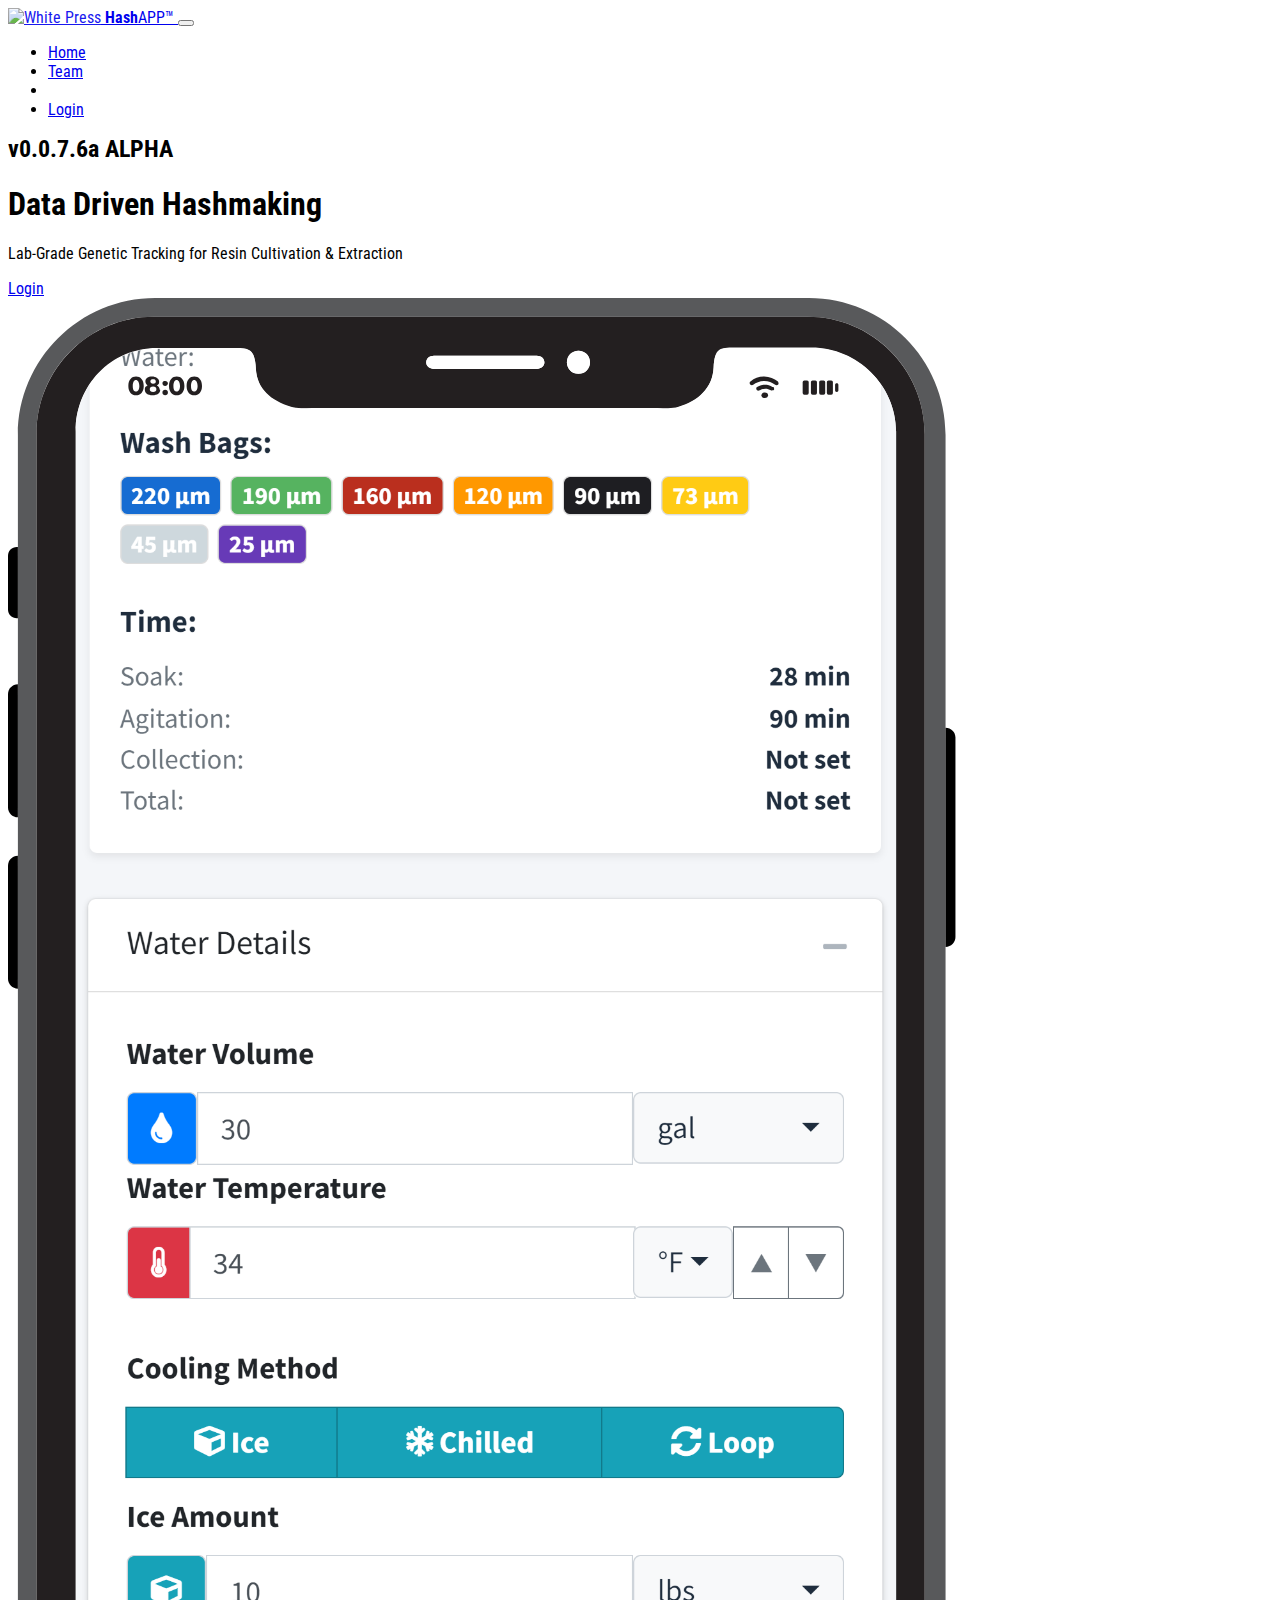
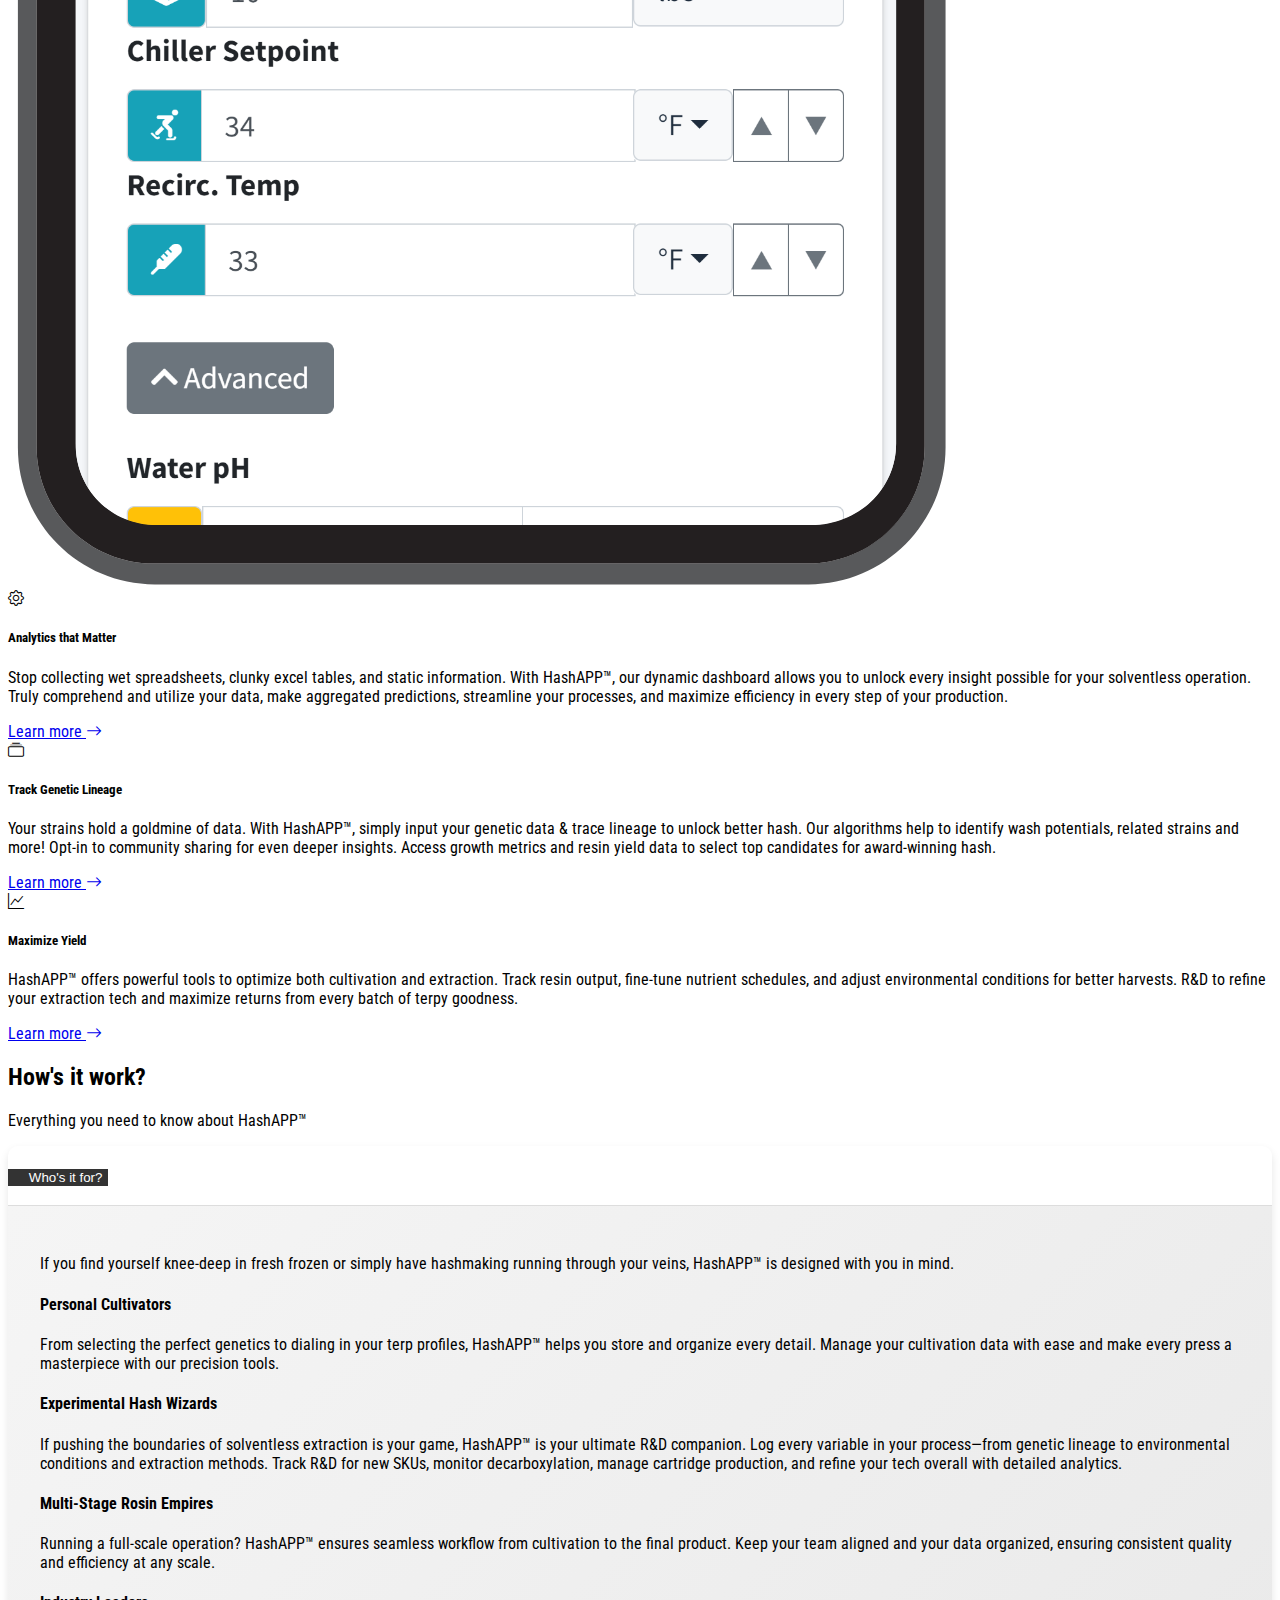
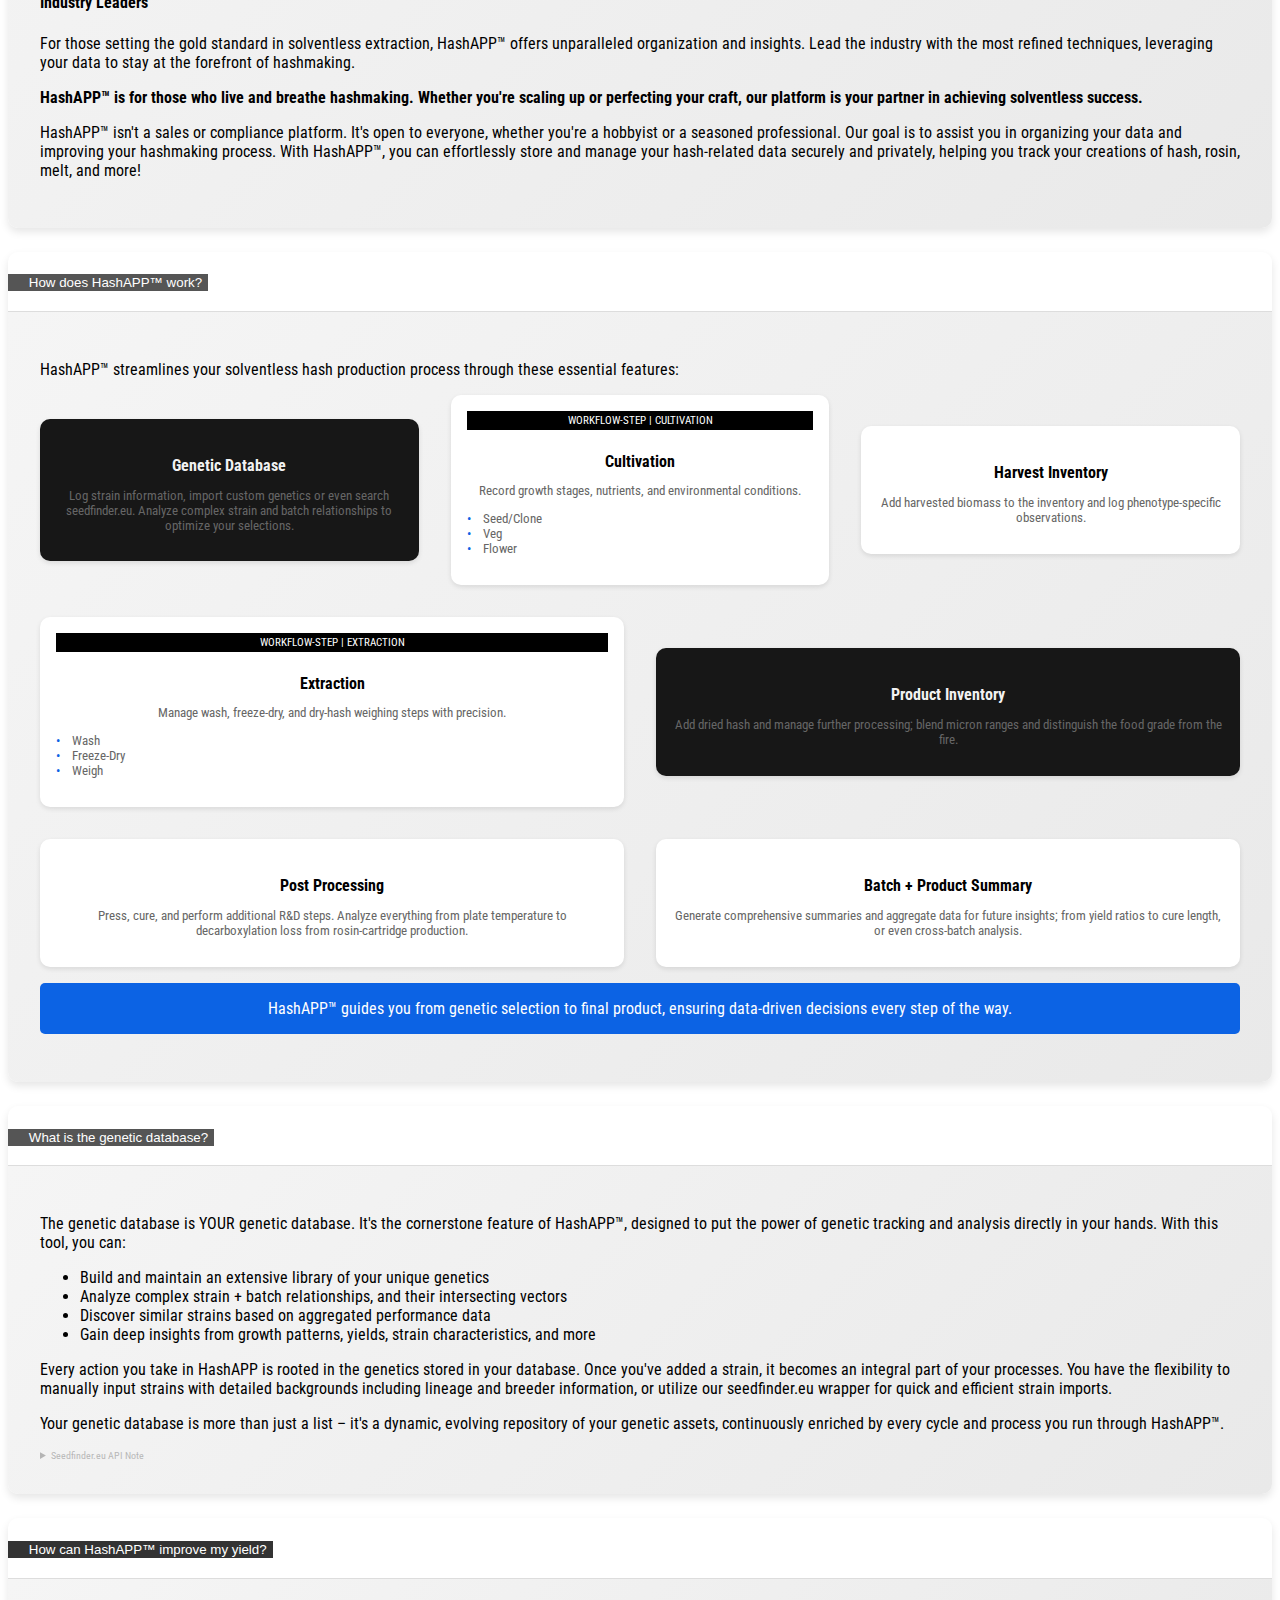
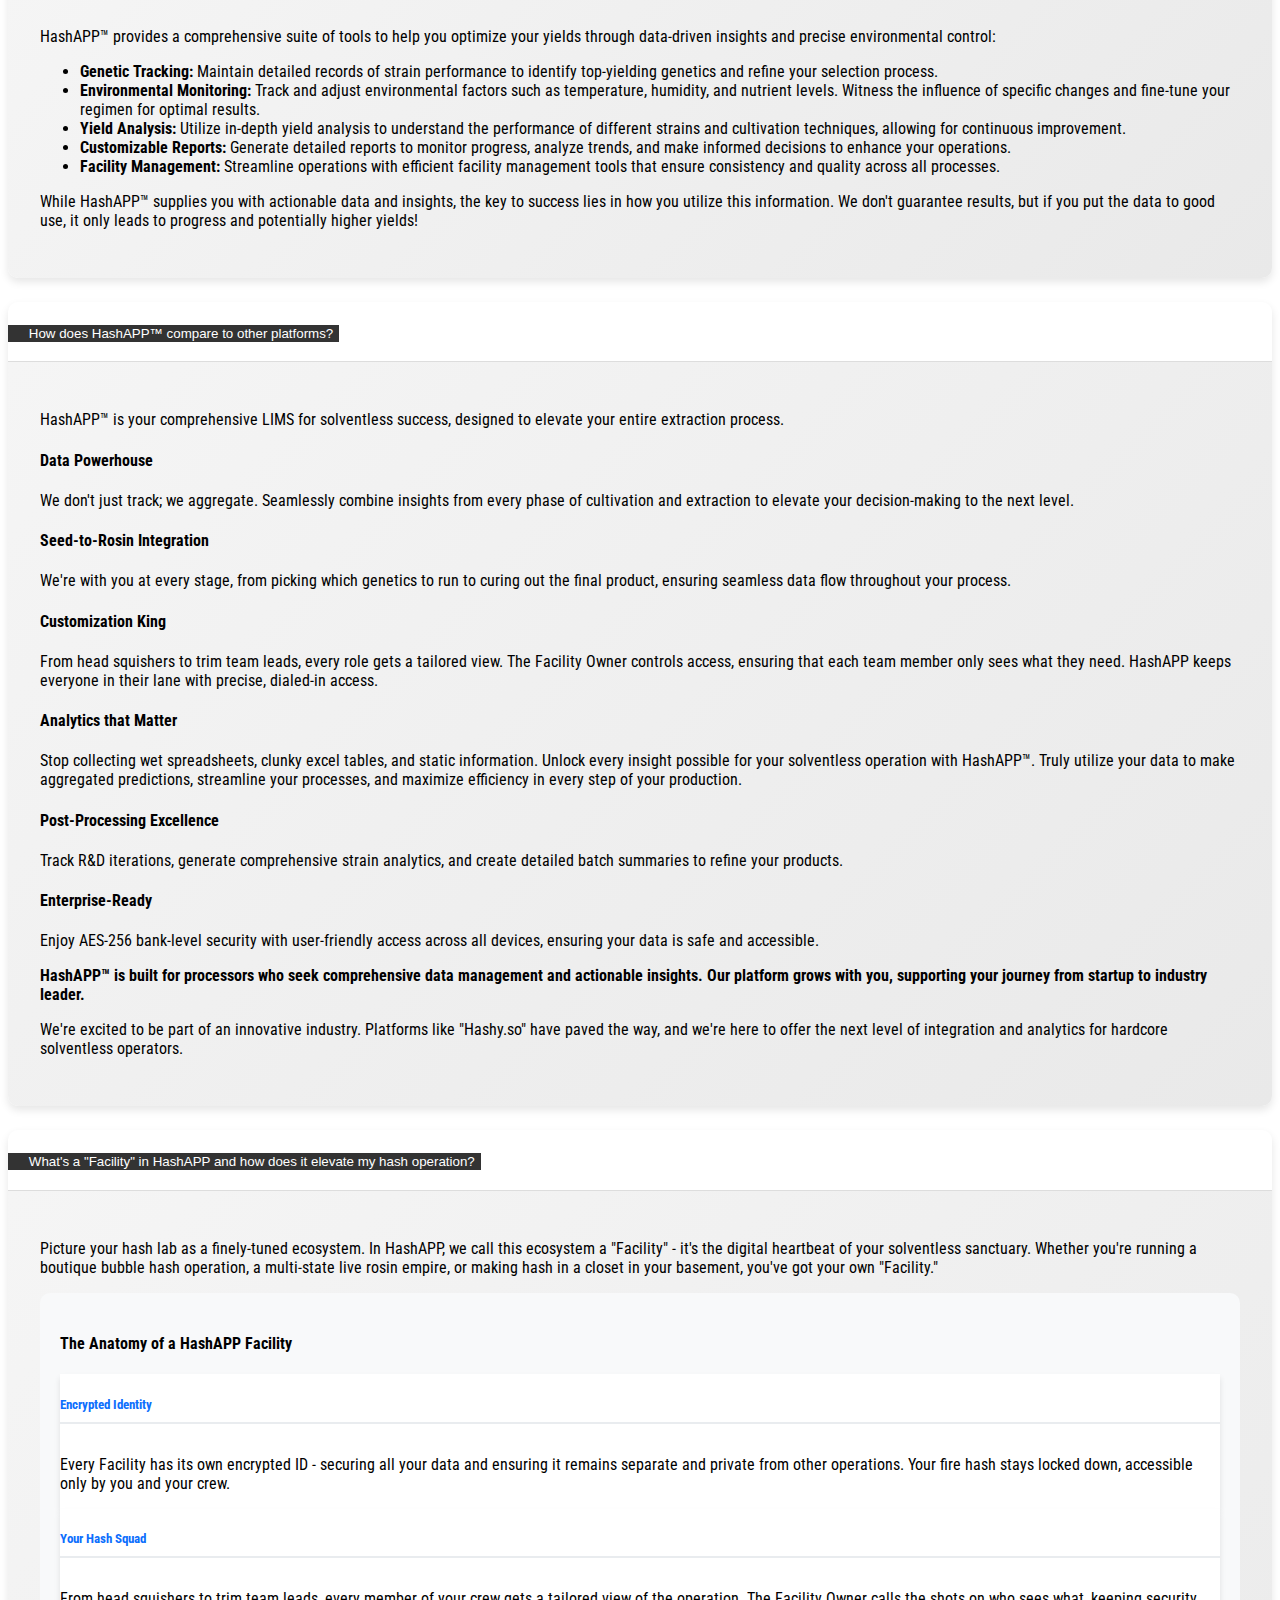
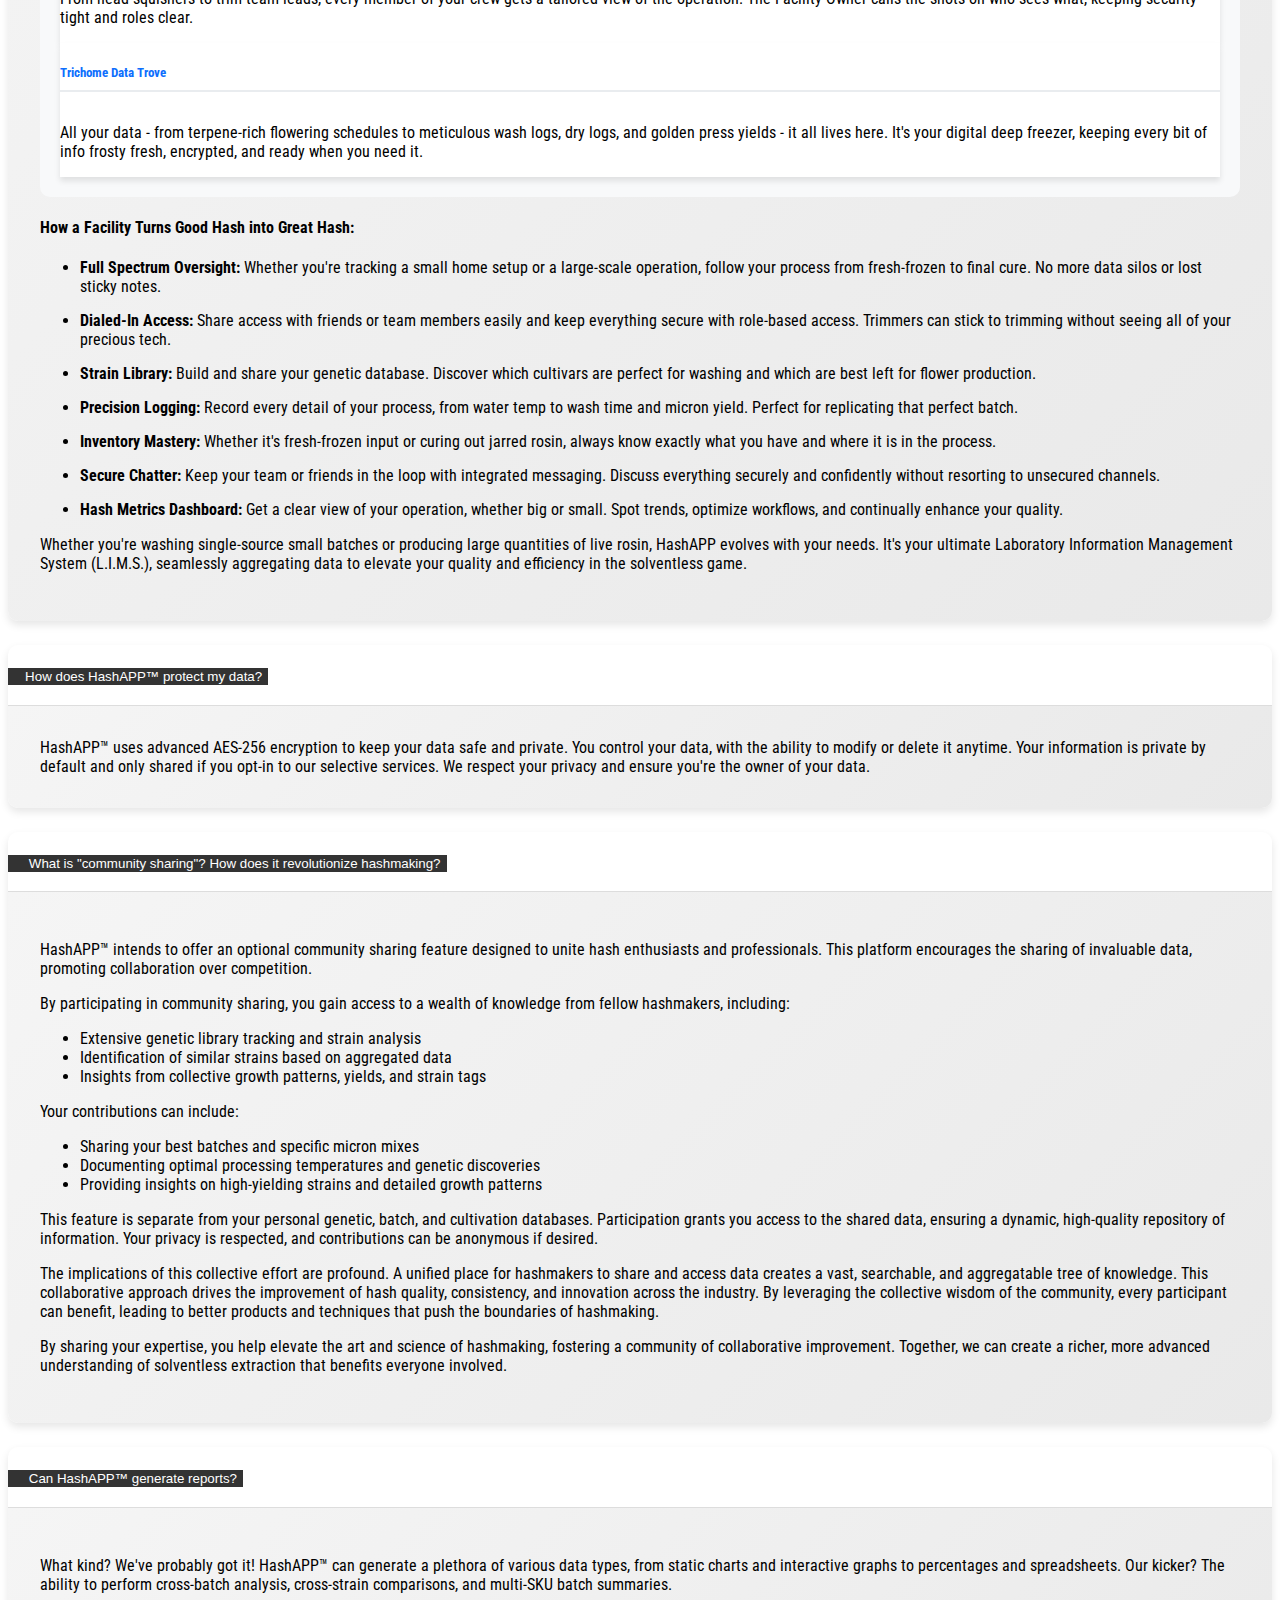
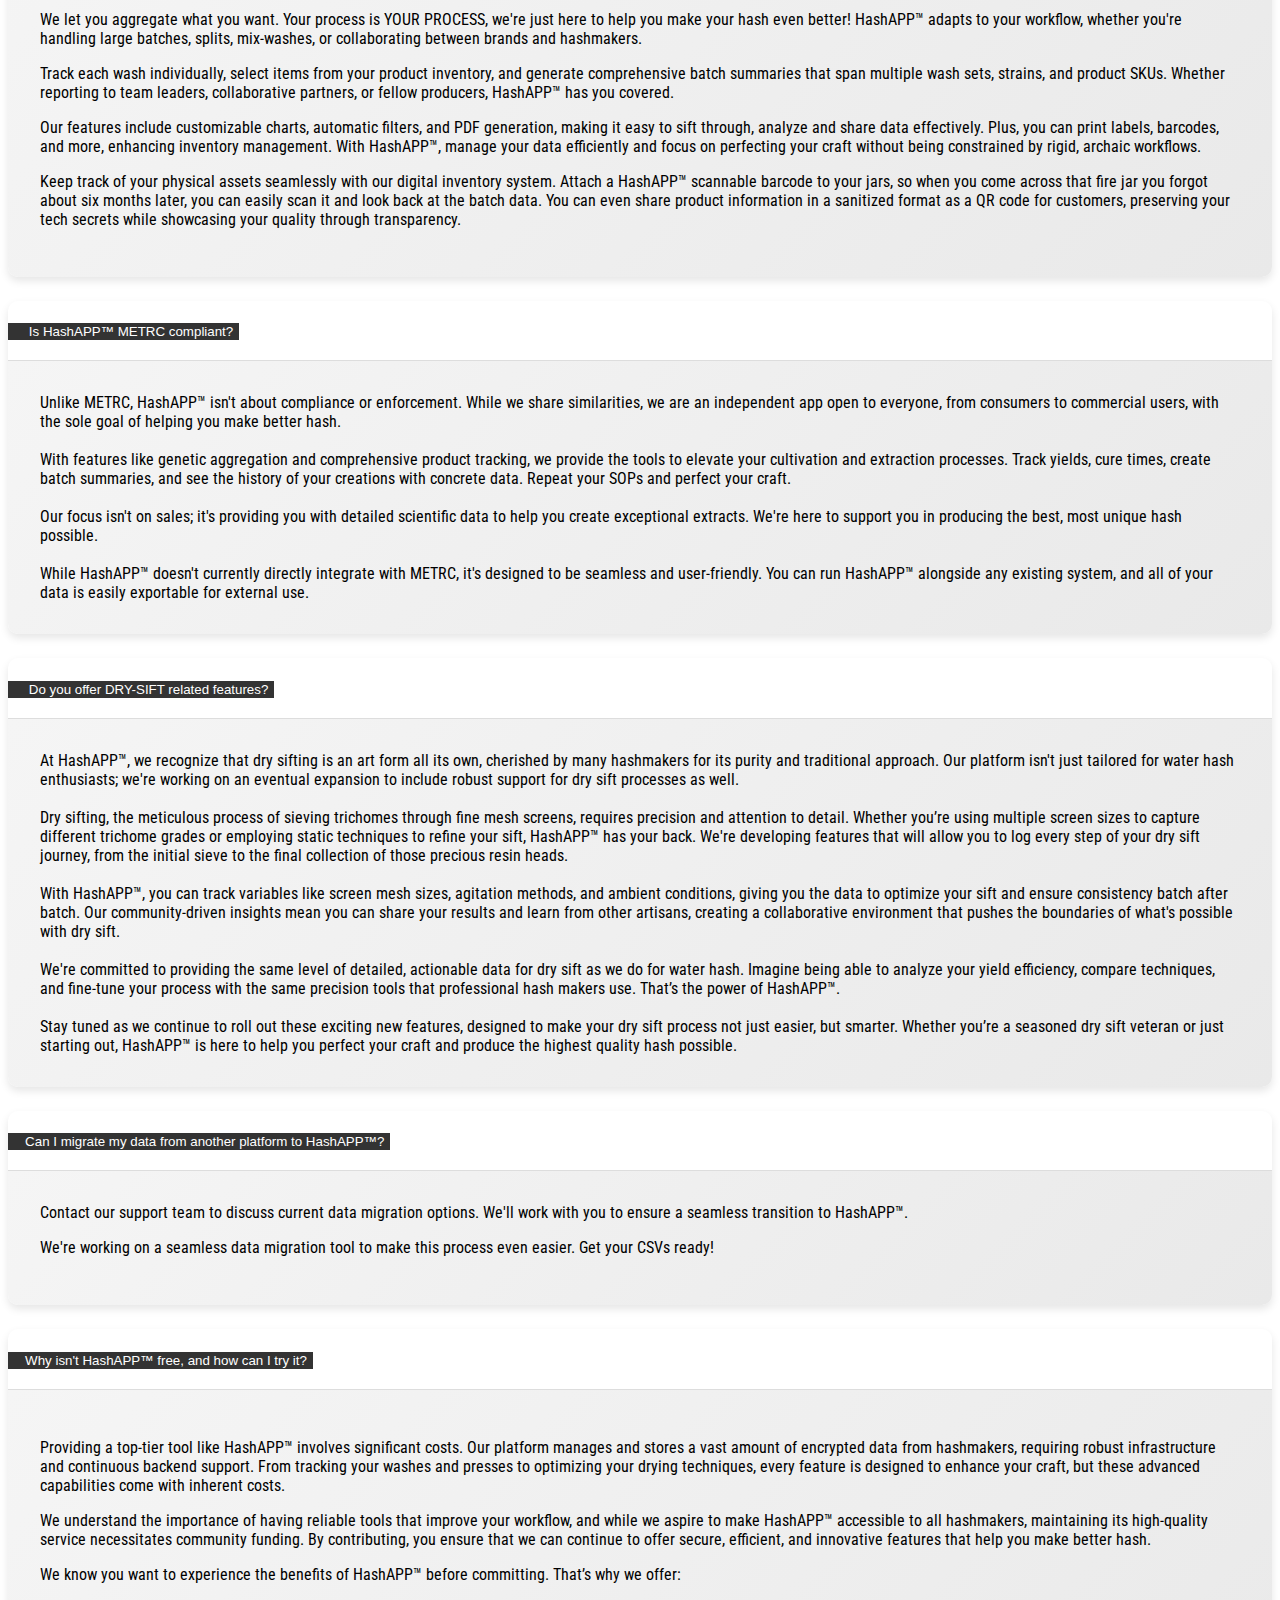
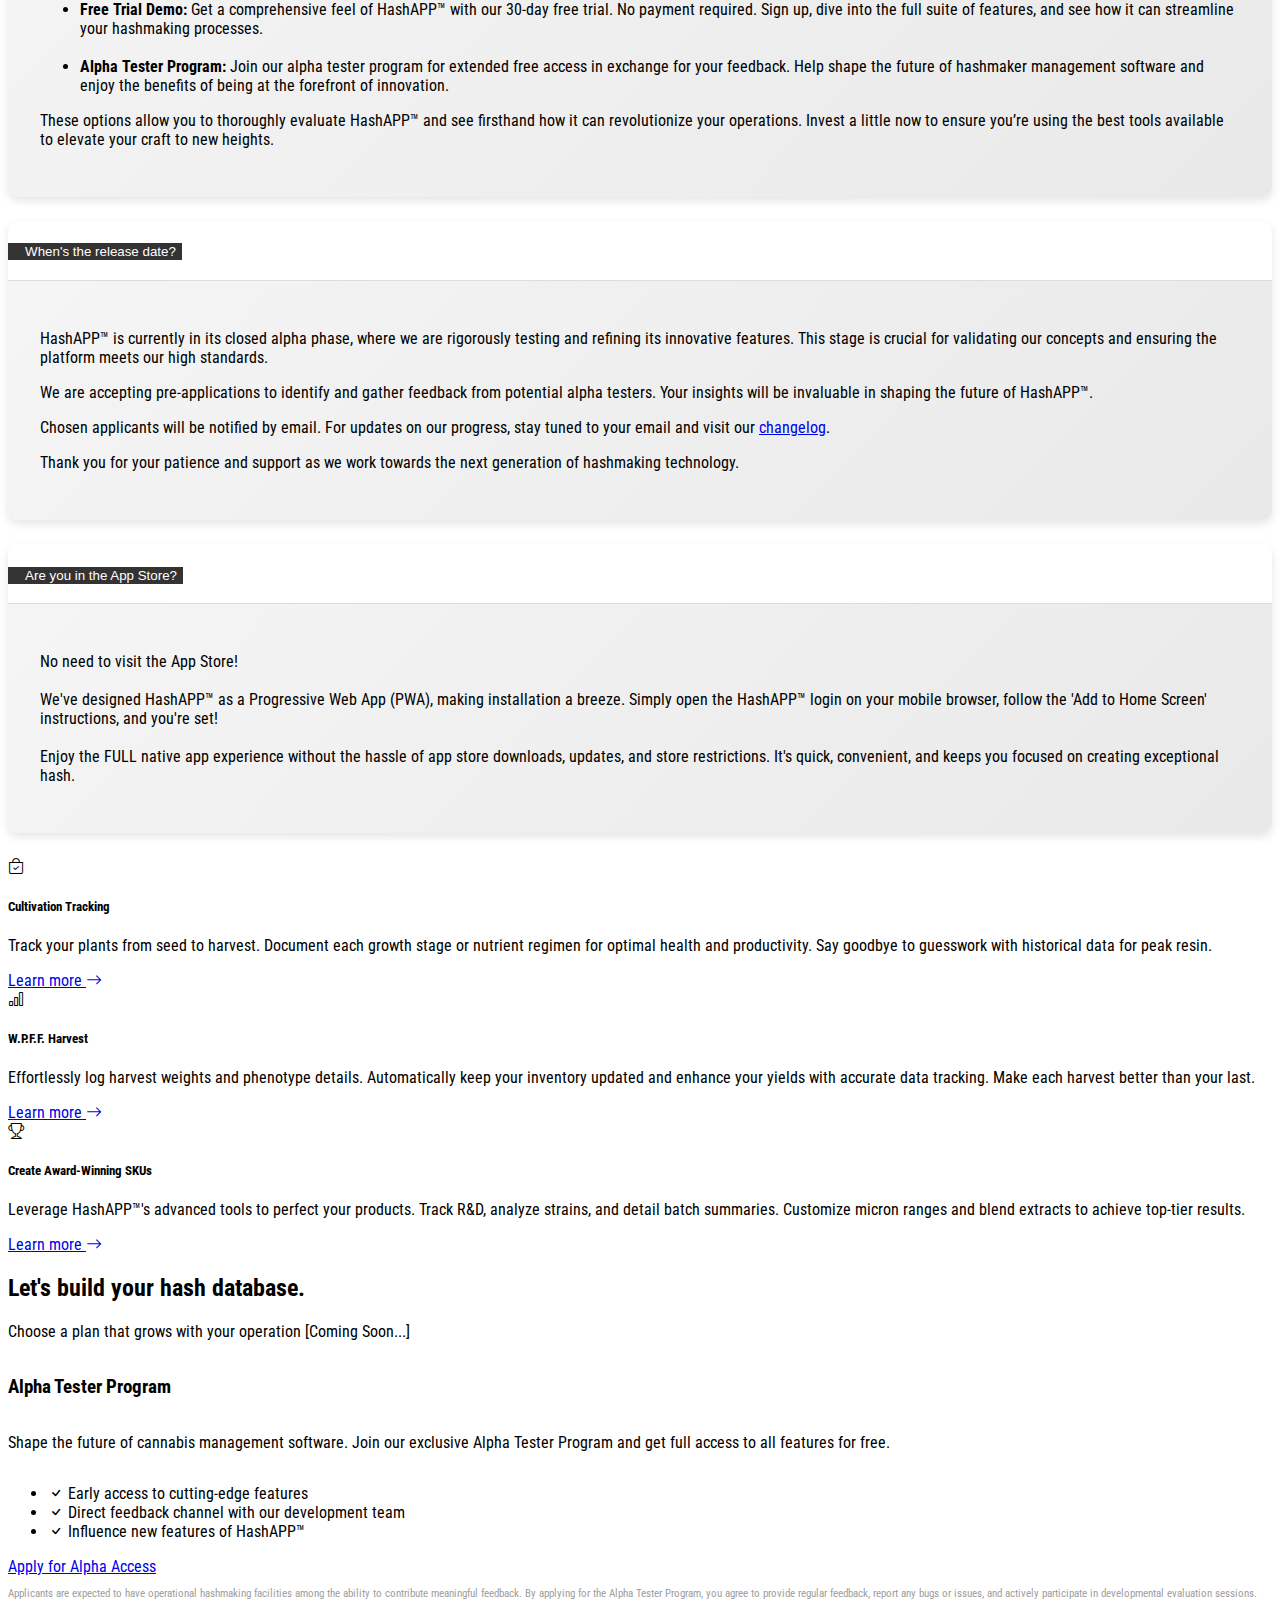
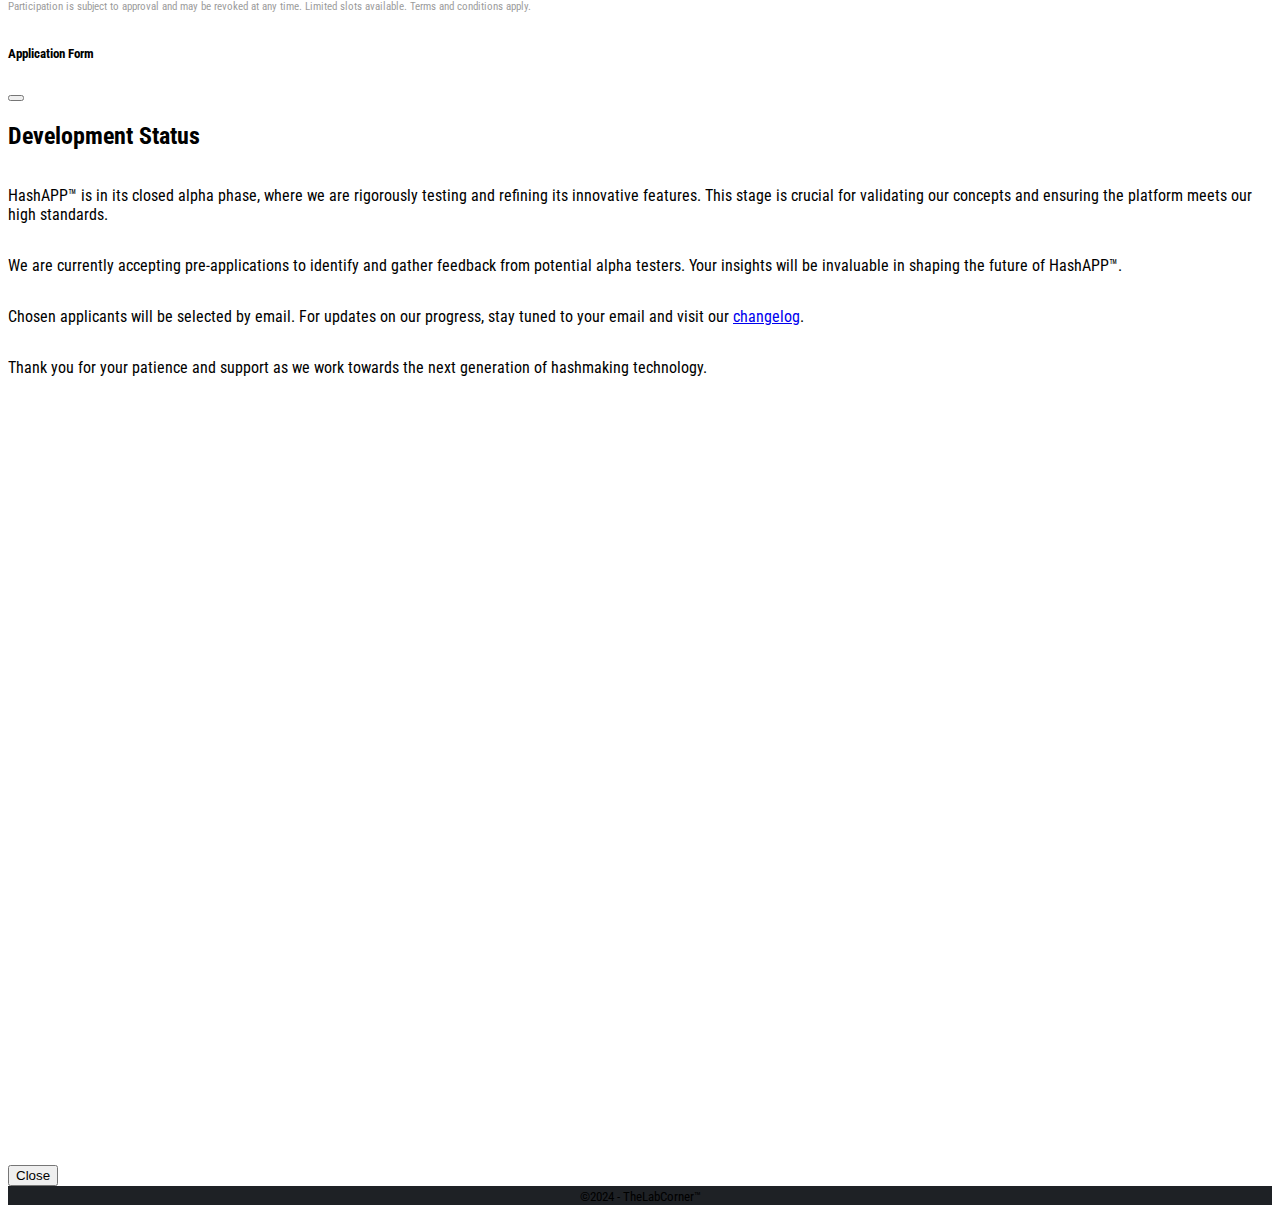
==== commit 7beccf44: "v0.0.7.6a - WEB" ====
--- a/index.html
+++ b/index.html
@@ -200,34 +200,35 @@
                                 </h3>
                                 <div id="hashapp-whos-it-for" class="accordion-collapse collapse show">
                                     <div class="accordion-body">
-                                        <p class="lead">If you often find yourself in a wet, cold room with a bunch of fresh frozen, or just consider yourself a hashmaker at heart; HashAPP™ is built for you.</p>
+                                        <p class="lead">If you find yourself knee-deep in fresh frozen or simply have hashmaking running through your veins, HashAPP™ is designed with you in mind.</p>
                                         <div class="row mt-4">
                                             <div class="col-md-6">
                                                 <h4><i class="fas fa-user"></i> Personal Cultivators</h4>
-                                                <p>From selecting the perfect genetics to dialing in that perfect terp profile, HashAPP™ helps you optimize every press and manage cultivation details that make your hash unique.</p>
+                                                <p>From selecting the perfect genetics to dialing in your terp profiles, HashAPP™ helps you store and organize every detail. Manage your cultivation data with ease and make every press a masterpiece with our precision tools.</p>
                                             </div>
                                             <div class="col-md-6">
                                                 <h4><i class="fas fa-flask"></i> Experimental Hash Wizards</h4>
-                                                <p>If you’re pushing the boundaries of solventless tech, our platform gives you the tools to track every cultivation variable, refine every extraction method, and innovate with confidence.</p>
+                                                <p>If pushing the boundaries of solventless extraction is your game, HashAPP™ is your ultimate R&D companion. Log every variable in your process—from genetic lineage to environmental conditions and extraction methods. Track R&D for new SKUs, monitor decarboxylation, manage cartridge production, and refine your tech overall with detailed analytics.</p>
                                             </div>
                                         </div>
                                         <div class="row mt-3">
                                             <div class="col-md-6">
                                                 <h4><i class="fas fa-industry"></i> Multi-Stage Rosin Empires</h4>
-                                                <p>Running a full-scale operation? HashAPP™ provides a seamless workflow from the cultivation phase to the final jar, keeping your team in sync and your product top-tier.</p>
+                                                <p>Running a full-scale operation? HashAPP™ ensures seamless workflow from cultivation to the final product. Keep your team aligned and your data organized, ensuring consistent quality and efficiency at any scale.</p>
                                             </div>
                                             <div class="col-md-6">
                                                 <h4><i class="fas fa-trophy"></i> Industry Leaders</h4>
-                                                <p>For those leading the charge in solventless extraction, HashAPP™ offers unparalleled integration and insights, helping you set the gold standard in both cultivation and hash production.</p>
+                                                <p>For those setting the gold standard in solventless extraction, HashAPP™ offers unparalleled organization and insights. Lead the industry with the most refined techniques, leveraging your data to stay at the forefront of hashmaking.</p>
                                             </div>
                                         </div>
                                         <div class="alert alert-info mt-4">
-                                            <p><strong>HashAPP™ is tailored for those who live and breathe hashmaking. Whether you're scaling up or perfecting your craft, our platform is your partner in achieving solventless success.</strong></p>
+                                            <p><strong>HashAPP™ is for those who live and breathe hashmaking. Whether you're scaling up or perfecting your craft, our platform is your partner in achieving solventless success.</strong></p>
                                         </div>
-                                        <p class="mt-3">Our focus isn't on sales; it's on elevating your cultivation and extraction processes. With HashAPP™, you get detailed scientific data to help you create exceptional hash, rosin, and more. We're here to support you in making the best, most unique products possible.</p>
-                                    </div>
-                                </div>
-                            </div>
+                                        <p class="mt-3">HashAPP™ isn't a sales or compliance platform. It's open to everyone, whether you're a hobbyist or a seasoned professional. Our goal is to assist you in organizing your data and improving your hashmaking process. With HashAPP™, you can effortlessly store and manage your hash-related data securely and privately, helping you track your creations of hash, rosin, melt, and more!</p>
+                                    </div>
+                                </div>
+                            </div>
+
 
 
 
@@ -717,7 +718,26 @@
 
 
 
-
+                            <div class="accordion-item">
+                                <h3 class="accordion-header">
+                                    <button class="accordion-button collapsed" type="button" data-bs-toggle="collapse" data-bs-target="#drySift">
+                                        <i class="fas fa-paint-roller">&nbsp;&nbsp;&nbsp;</i> Do you offer DRY-SIFT related features?
+                                    </button>
+                                </h3>
+                                <div id="drySift" class="accordion-collapse collapse">
+                                    <div class="accordion-body">
+                                        At HashAPP™, we recognize that dry sifting is an art form all its own, cherished by many hashmakers for its purity and traditional approach. Our platform isn't just tailored for water hash enthusiasts; we're working on an eventual expansion to include robust support for dry sift processes as well.
+                                        <br><br>
+                                        Dry sifting, the meticulous process of sieving trichomes through fine mesh screens, requires precision and attention to detail. Whether you’re using multiple screen sizes to capture different trichome grades or employing static techniques to refine your sift, HashAPP™ has your back. We're developing features that will allow you to log every step of your dry sift journey, from the initial sieve to the final collection of those precious resin heads.
+                                        <br><br>
+                                        With HashAPP™, you can track variables like screen mesh sizes, agitation methods, and ambient conditions, giving you the data to optimize your sift and ensure consistency batch after batch. Our community-driven insights mean you can share your results and learn from other artisans, creating a collaborative environment that pushes the boundaries of what's possible with dry sift.
+                                        <br><br>
+                                        We're committed to providing the same level of detailed, actionable data for dry sift as we do for water hash. Imagine being able to analyze your yield efficiency, compare techniques, and fine-tune your process with the same precision tools that professional hash makers use. That’s the power of HashAPP™.
+                                        <br><br>
+                                        Stay tuned as we continue to roll out these exciting new features, designed to make your dry sift process not just easier, but smarter. Whether you’re a seasoned dry sift veteran or just starting out, HashAPP™ is here to help you perfect your craft and produce the highest quality hash possible.
+                                    </div>
+                                </div>
+                            </div>
 
 
 
